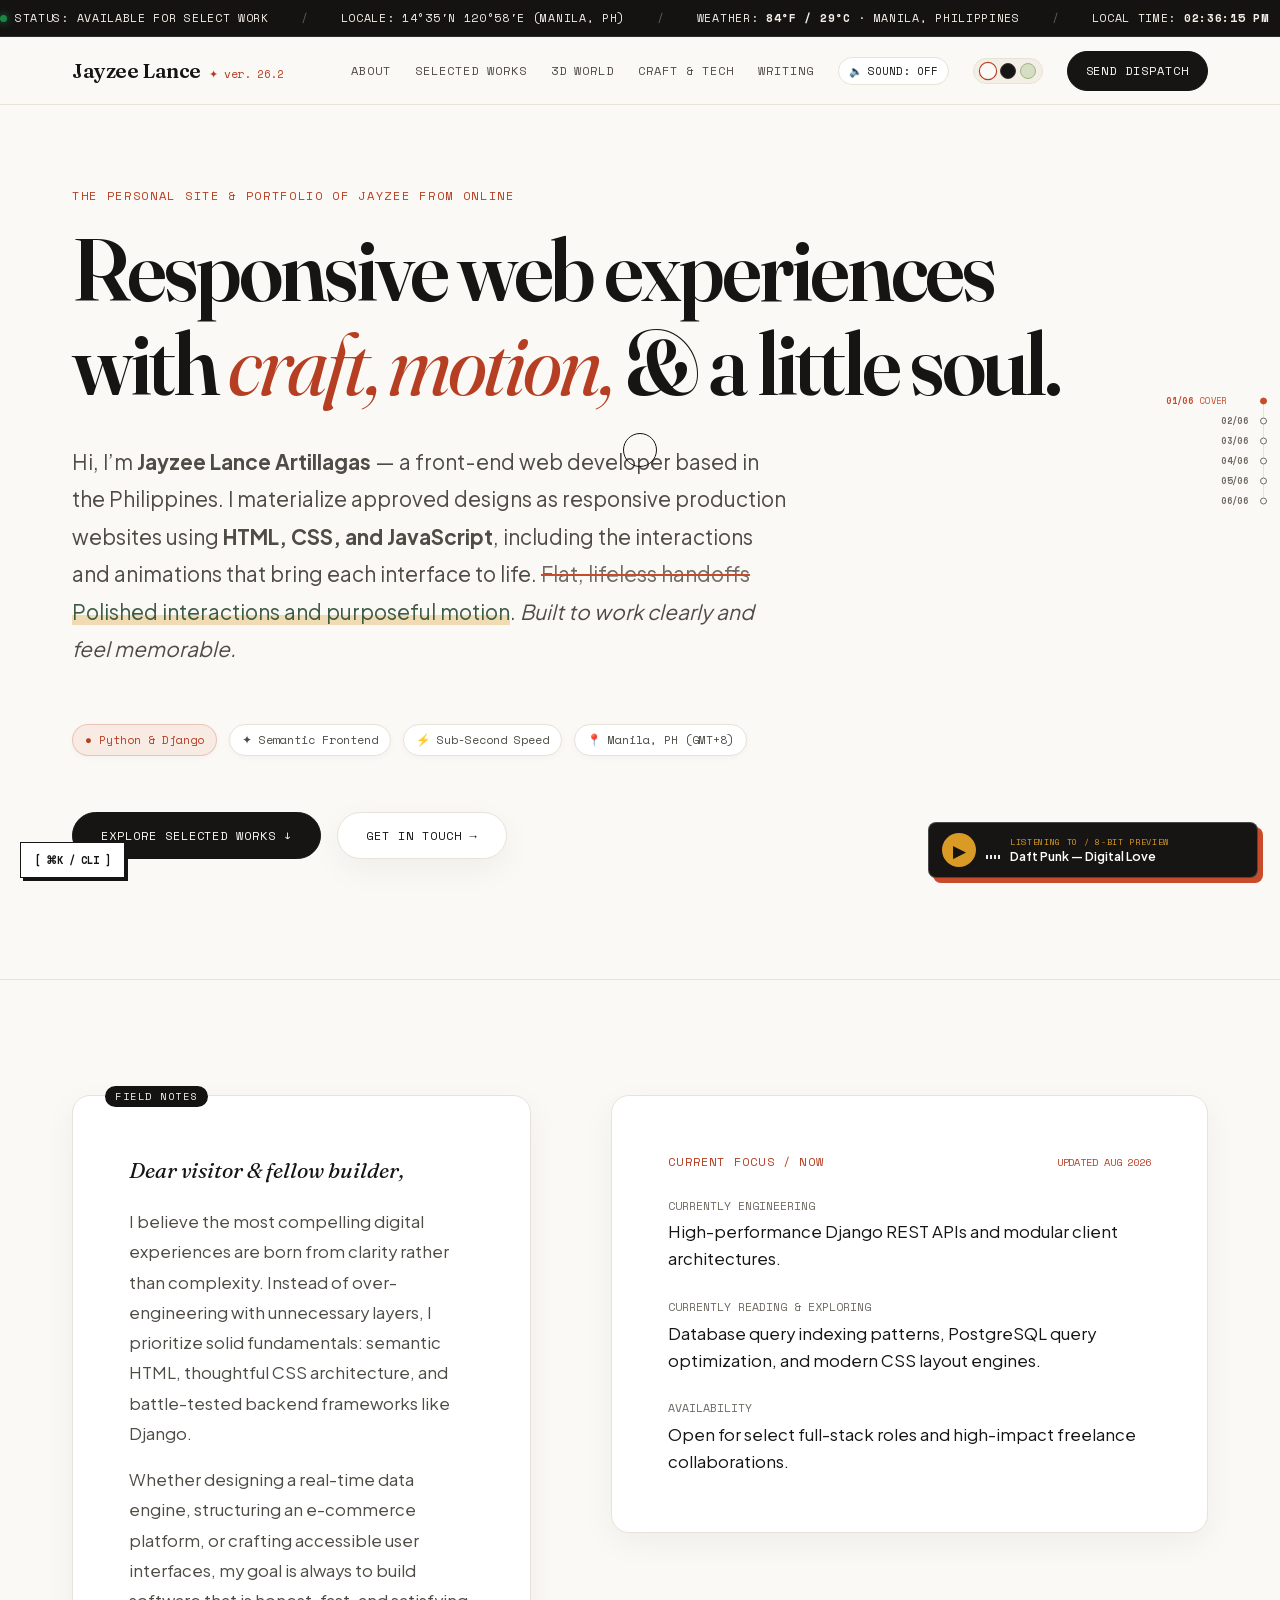
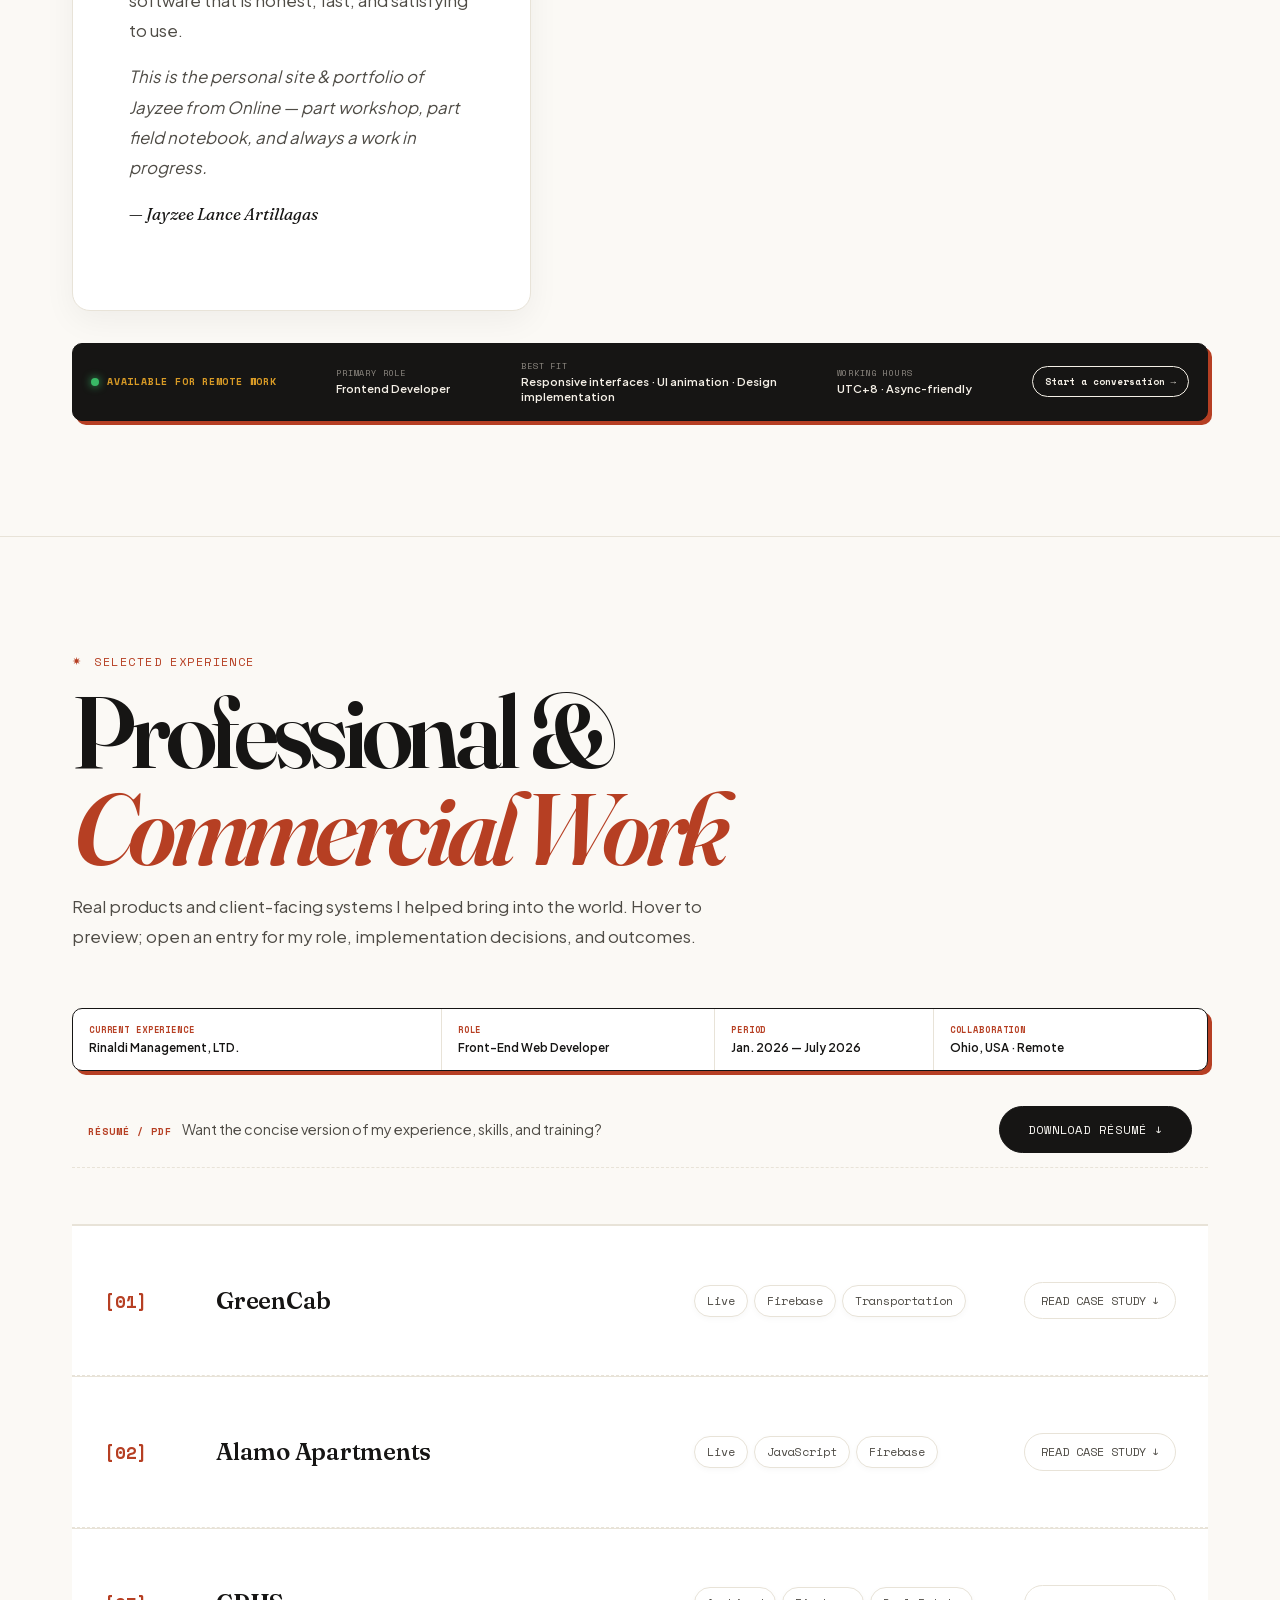
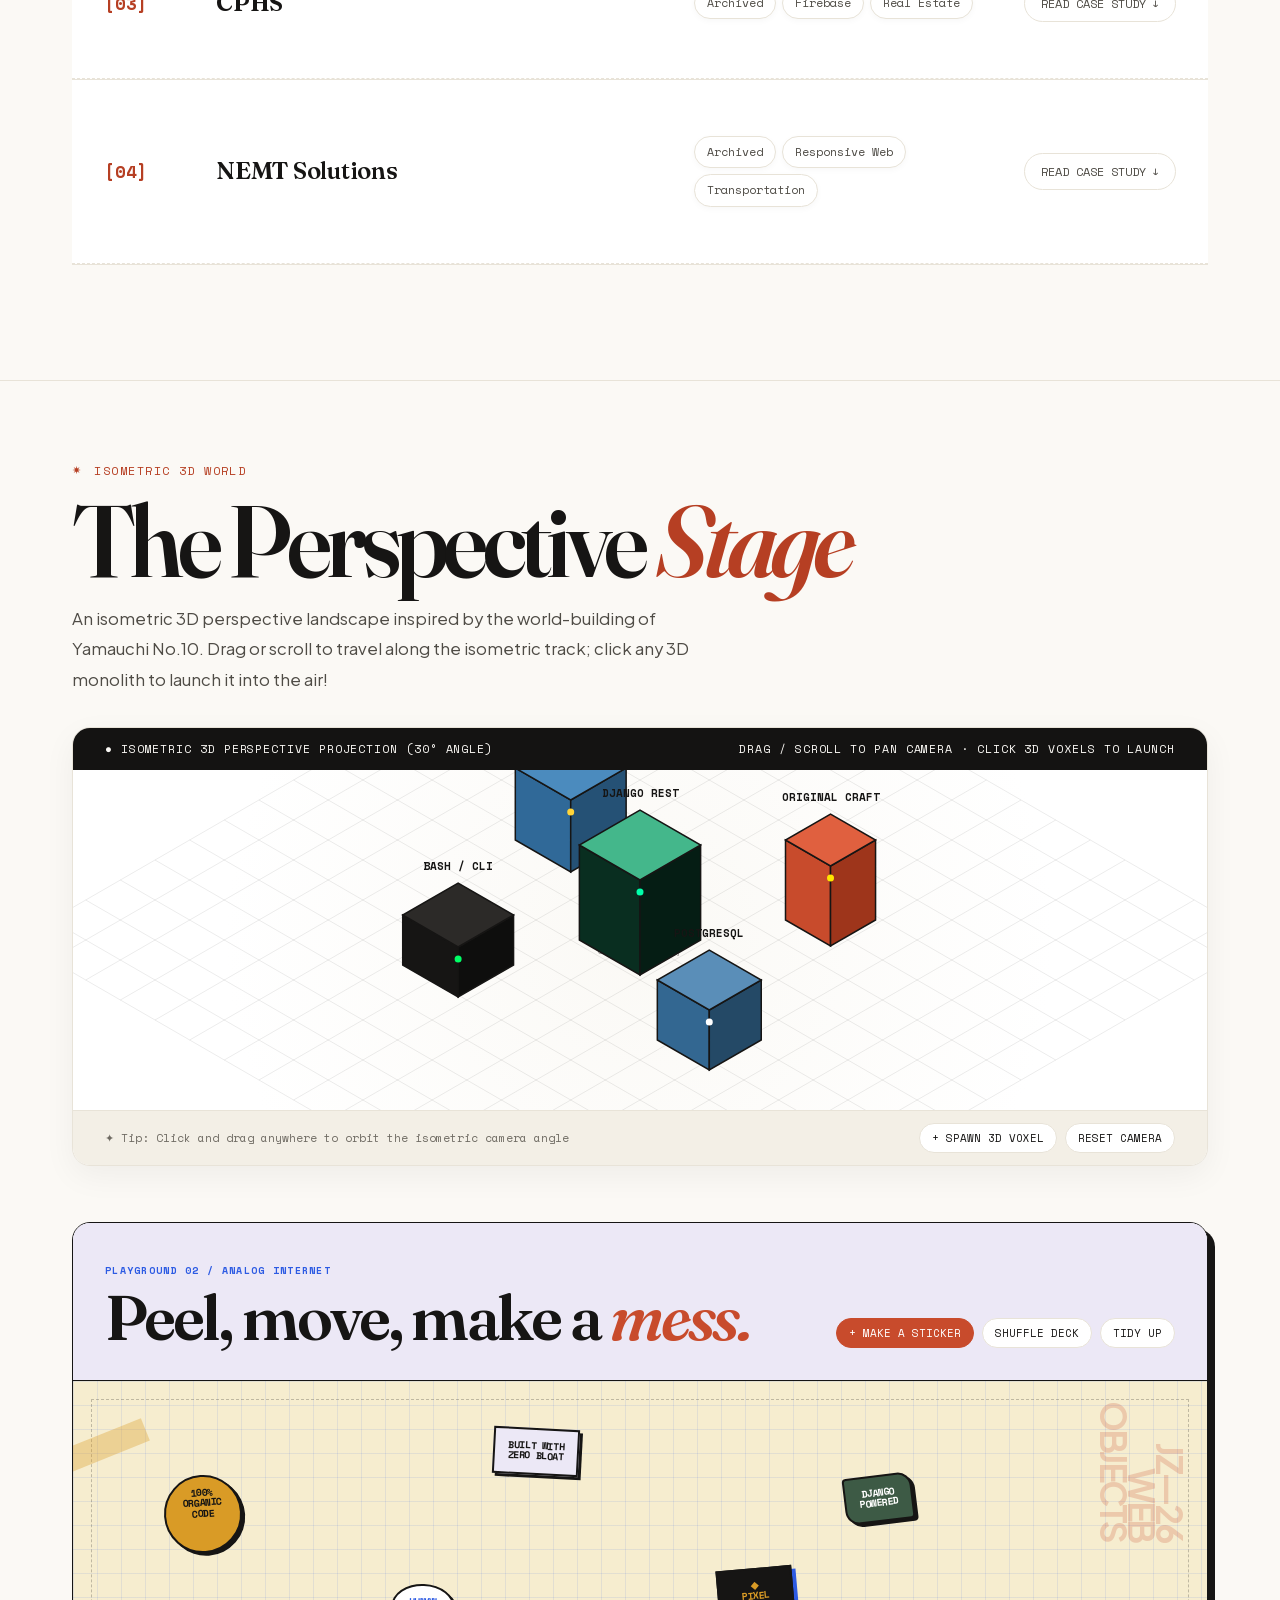
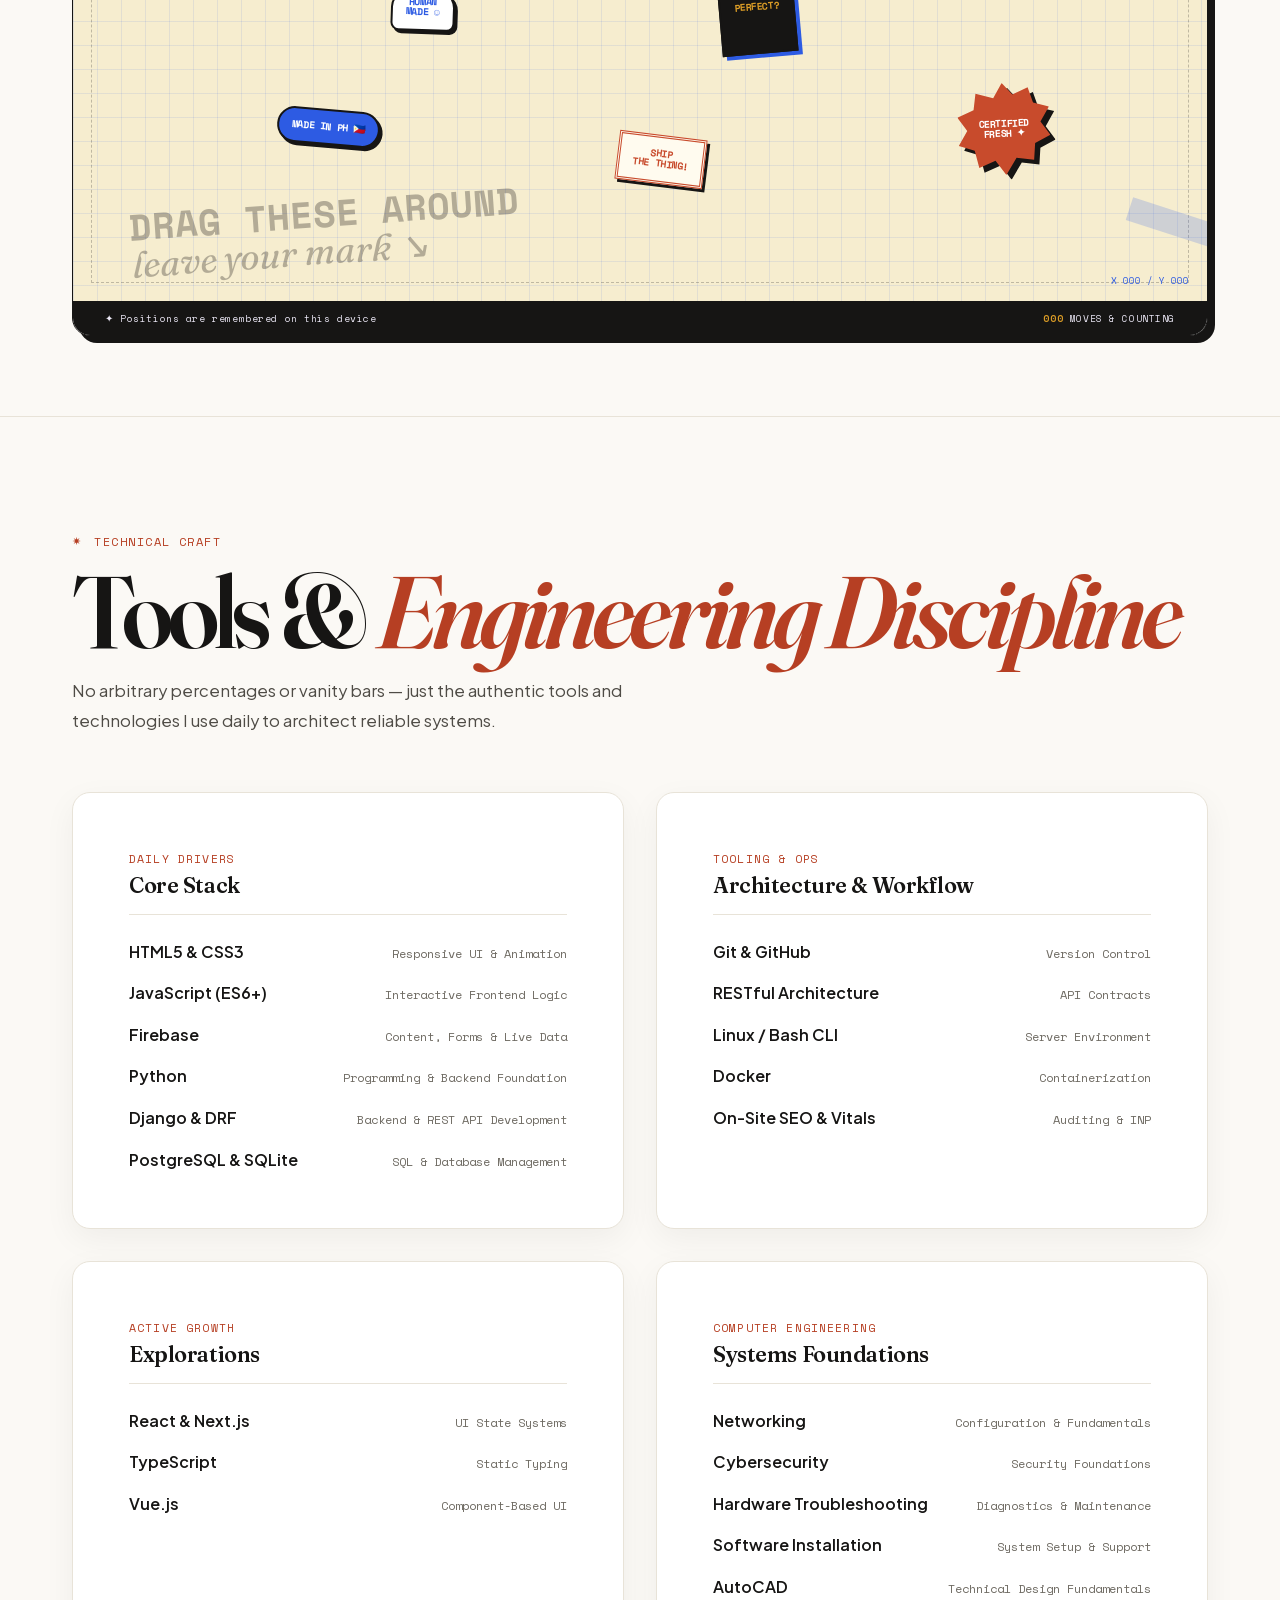
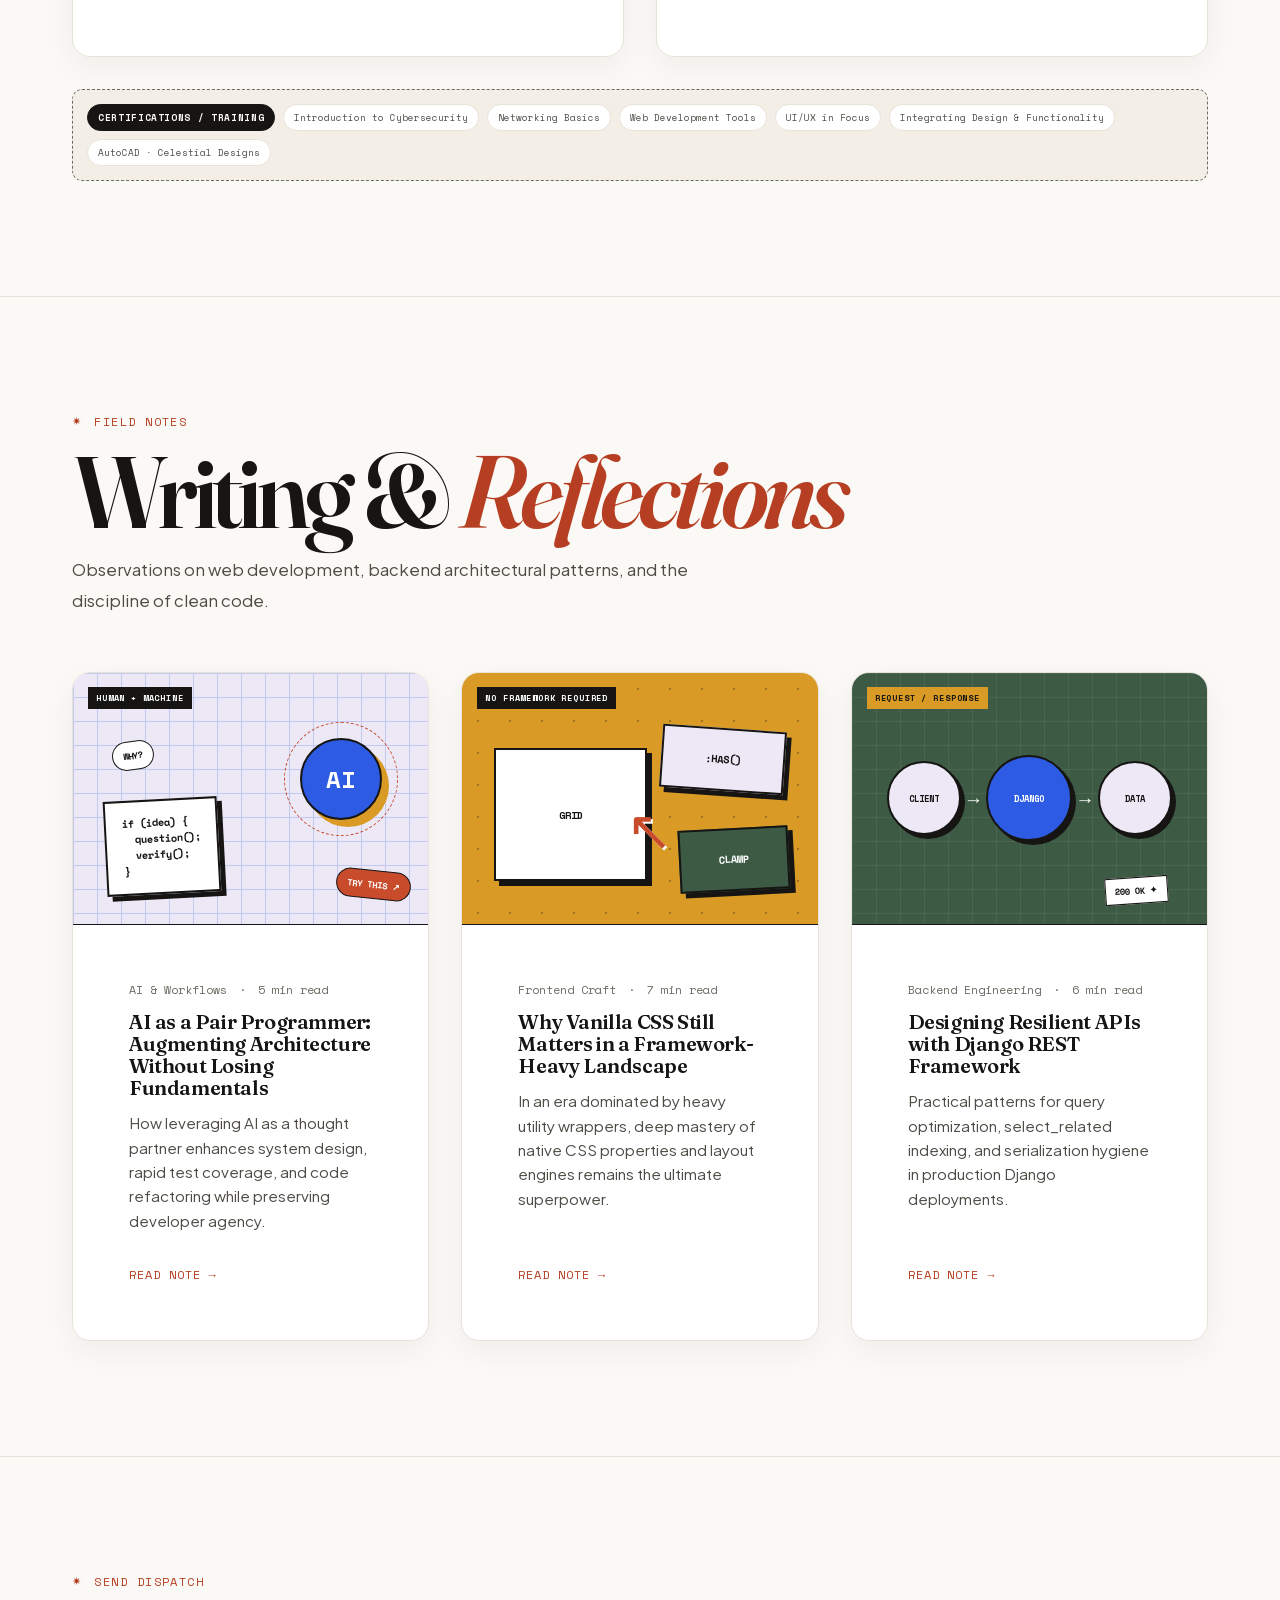
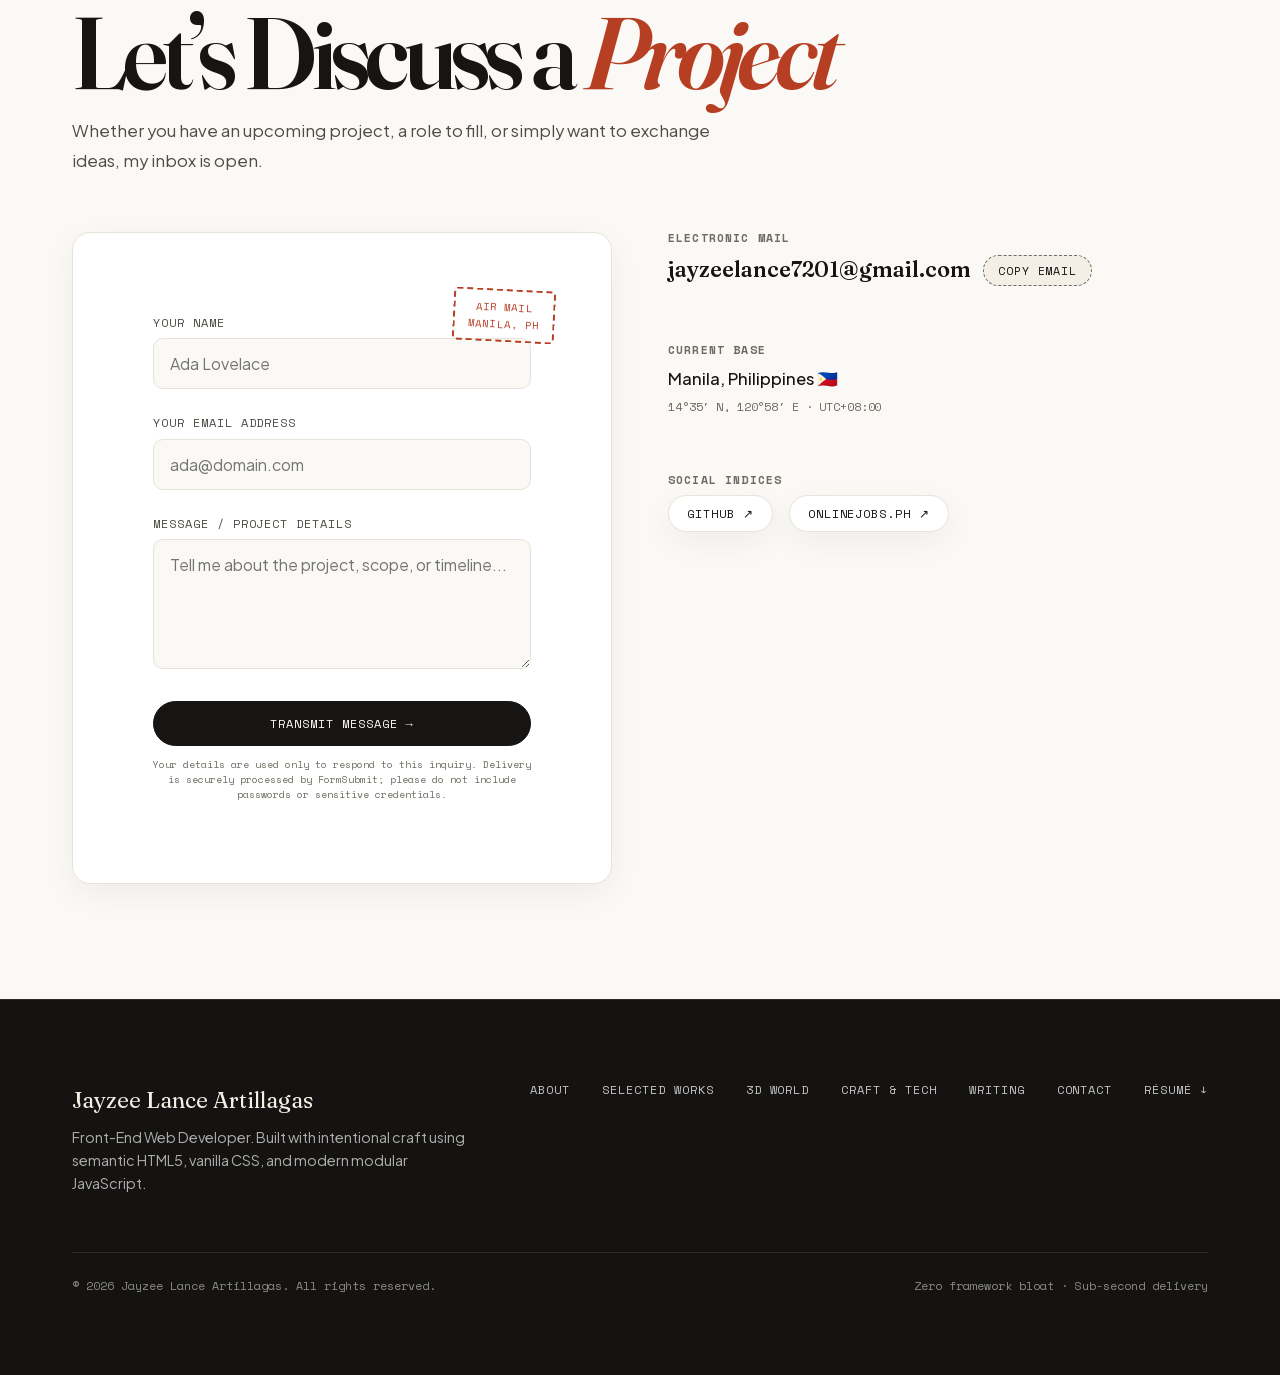
==== index.html @ fd866a77 "Self-host fonts and improve accessibility" ====
<!DOCTYPE html>
<html lang="en" data-theme="linen">
<head>
  <meta charset="UTF-8">
  <meta name="viewport" content="width=device-width, initial-scale=1.0">

  
  <title>Jayzee Lance Artillagas — Front-End Web Developer</title>
  <meta name="description" content="The portfolio of front-end web developer Jayzee Lance Artillagas. Responsive interfaces, JavaScript interactions, CSS animation, and design-to-production implementation.">
  <meta name="author" content="Jayzee Lance Artillagas">
  <meta name="robots" content="index, follow">
  <meta name="theme-color" content="#fbf9f5">

  
  <meta property="og:type" content="website">
  <meta property="og:title" content="Jayzee Lance Artillagas — Front-End Web Developer">
  <meta property="og:description" content="Responsive interfaces, thoughtful interactions, and design-to-production frontend development.">
  <meta property="og:url" content="https://jayzee-lance-portfolio.pages.dev">
  <meta property="og:site_name" content="Jayzee Lance Artillagas">

  
  <meta name="twitter:card" content="summary_large_image">
  <meta name="twitter:title" content="Jayzee Lance Artillagas — Front-End Web Developer">
  <meta name="twitter:description" content="Responsive interfaces, thoughtful interactions, and design-to-production frontend development.">

  
  <link rel="icon" type="image/svg+xml" href="favicon.svg">
  <link rel="canonical" href="https://jayzee-lance-portfolio.pages.dev/">
  <script src="js/favicon.js"></script>

  
  <link rel="preload" href="assets/fonts/plus-jakarta-sans.woff2" as="font" type="font/woff2" crossorigin>
  <link rel="preload" href="assets/fonts/fraunces-normal.woff2" as="font" type="font/woff2" crossorigin>
  <link rel="preload" href="assets/fonts/space-mono-regular.woff2" as="font" type="font/woff2" crossorigin>

  
  <link rel="stylesheet" href="css/fonts.css?v=26.15">
  <link rel="stylesheet" href="css/variables.css?v=26.15">
  <link rel="stylesheet" href="css/base.css">
  <link rel="stylesheet" href="css/layout.css">
  <link rel="stylesheet" href="css/components.css?v=26.15">
  <link rel="stylesheet" href="css/animations.css?v=26.15">

  
  <script type="application/ld+json">
  {
    "@context": "https://schema.org",
    "@type": "Person",
    "name": "Jayzee Lance Artillagas",
    "jobTitle": "Front-End Web Developer",
    "url": "https://jayzee-lance-portfolio.pages.dev/",
    "sameAs": [
      "https://github.com/jayzeelanceartillagas",
      "https://www.onlinejobs.ph/jobseekers/info/4636311"
    ],
    "knowsAbout": ["HTML5", "CSS3", "JavaScript ES6+", "Responsive Web Design", "UI Animation", "Firebase", "Python", "Django", "Django REST Framework", "SQL", "PostgreSQL", "SQLite", "TypeScript", "React", "Next.js", "Vue.js", "Git", "GitHub", "Bash", "Docker", "REST APIs", "Networking", "Cybersecurity", "Hardware Troubleshooting"],
    "address": {
      "@type": "PostalAddress",
      "addressCountry": "Philippines"
    }
  }
  </script>
</head>

<body>

  
  <div class="custom-cursor-dot" id="custom-cursor-dot" aria-hidden="true"></div>
  <div class="custom-cursor-ring" id="custom-cursor-ring" aria-hidden="true">
    <span class="custom-cursor-badge" id="custom-cursor-badge">VIEW</span>
  </div>

  
  <div class="floating-project-preview" id="floating-project-preview" aria-hidden="true">
    <img class="floating-preview__img" src="" alt="Project preview" width="290" height="180">
    <div class="floating-preview__footer">
      <span class="floating-preview__title">Project</span>
      <span class="floating-preview__hint">Expand Case Study ↗</span>
    </div>
  </div>

  <nav class="milestone-nav" aria-label="Scroll milestones">
    <span class="milestone-nav__track" aria-hidden="true"><i></i></span>
    <a class="milestone-nav__link is-active" href="#hero"><b>01/06</b><span>COVER</span></a>
    <a class="milestone-nav__link" href="#about"><b>02/06</b><span>NOTES</span></a>
    <a class="milestone-nav__link" href="#works"><b>03/06</b><span>WORKS</span></a>
    <a class="milestone-nav__link" href="#sandbox"><b>04/06</b><span>3D WORLD</span></a>
    <a class="milestone-nav__link" href="#craft"><b>05/06</b><span>ARSENAL</span></a>
    <a class="milestone-nav__link" href="#contact"><b>06/06</b><span>DISPATCH</span></a>
  </nav>

  
  <div class="live-ticker" role="region" aria-label="Status ticker">
    <div class="live-ticker__track">
      
      <div class="live-ticker__group">
        <div class="live-ticker__item">
          <span class="live-ticker__status-dot"></span>
          <span>STATUS: AVAILABLE FOR SELECT WORK</span>
        </div>
        <span class="live-ticker__sep">/</span>
        <div class="live-ticker__item">
          <span>LOCALE: 14°35'N 120°58'E (MANILA, PH)</span>
        </div>
        <span class="live-ticker__sep">/</span>
        <div class="live-ticker__item"><span>WEATHER: <strong data-weather-temp>84°F / 29°C</strong> · MANILA, PHILIPPINES</span></div>
        <span class="live-ticker__sep">/</span>
        <div class="live-ticker__item">
          <span>LOCAL TIME: <strong class="manila-clock-sync">--:--:-- --</strong></span>
        </div>
        <span class="live-ticker__sep">/</span>
        <div class="live-ticker__item">
          <span>STACK: PYTHON · DJANGO · MODERN JS</span>
        </div>
        <span class="live-ticker__sep">/</span>
        <div class="live-ticker__item">
          <span>EDITION: VER. 26.2</span>
        </div>
        <span class="live-ticker__sep">/</span>
      </div>

      
      <div class="live-ticker__group" aria-hidden="true">
        <div class="live-ticker__item">
          <span class="live-ticker__status-dot"></span>
          <span>STATUS: AVAILABLE FOR SELECT WORK</span>
        </div>
        <span class="live-ticker__sep">/</span>
        <div class="live-ticker__item">
          <span>LOCALE: 14°35'N 120°58'E (MANILA, PH)</span>
        </div>
        <span class="live-ticker__sep">/</span>
        <div class="live-ticker__item"><span>WEATHER: <strong data-weather-temp>84°F / 29°C</strong> · MANILA, PHILIPPINES</span></div>
        <span class="live-ticker__sep">/</span>
        <div class="live-ticker__item">
          <span>LOCAL TIME: <strong class="manila-clock-sync">--:--:-- --</strong></span>
        </div>
        <span class="live-ticker__sep">/</span>
        <div class="live-ticker__item">
          <span>STACK: PYTHON · DJANGO · MODERN JS</span>
        </div>
        <span class="live-ticker__sep">/</span>
        <div class="live-ticker__item">
          <span>EDITION: VER. 26.2</span>
        </div>
        <span class="live-ticker__sep">/</span>
      </div>
    </div>
  </div>

  
  <header class="navbar" role="banner">
    <div class="container navbar__inner">
      <a href="#hero" class="navbar__brand">
        Jayzee Lance <span class="navbar__edition">✦ ver. 26.2</span>
      </a>

      <nav class="navbar__nav" role="navigation" aria-label="Main Navigation">
        <a href="#about" class="navbar__link" data-section="about">About</a>
        <a href="#works" class="navbar__link" data-section="works">Selected Works</a>
        <a href="#sandbox" class="navbar__link" data-section="sandbox">3D World</a>
        <a href="#craft" class="navbar__link" data-section="craft">Craft &amp; Tech</a>
        <a href="#notes" class="navbar__link" data-section="notes">Writing</a>

        
        <button class="sound-toggle-btn" id="sound-toggle-btn" aria-label="Toggle synthesized sound effects">
          <span class="sound-toggle-icon">🔈</span>
          <span class="sound-toggle-text">SOUND: OFF</span>
        </button>

        
        <div class="theme-dial" role="group" aria-label="Color Theme Switcher">
          <button class="theme-dial__btn active" data-theme-choice="linen" title="Warm Linen (Editorial)" aria-label="Switch to Warm Linen theme"></button>
          <button class="theme-dial__btn" data-theme-choice="kyoto" title="Kyoto Midnight" aria-label="Switch to Kyoto Midnight theme"></button>
          <button class="theme-dial__btn" data-theme-choice="8bit" title="8-Bit Arcade" aria-label="Switch to 8-Bit Arcade theme"></button>
        </div>

        <a href="#contact" class="navbar__cta">Send Dispatch</a>
      </nav>

      <button class="navbar__toggle" id="nav-toggle" aria-label="Toggle navigation menu" aria-expanded="false">
        <span></span>
        <span></span>
        <span></span>
      </button>
    </div>

    
    <nav class="mobile-drawer" id="mobile-drawer" aria-label="Mobile Navigation">
      <a href="#about" class="navbar__link">About &amp; Field Notes</a>
      <a href="#works" class="navbar__link">Selected Works</a>
      <a href="#sandbox" class="navbar__link">Isometric 3D World</a>
      <a href="#craft" class="navbar__link">Craft &amp; Tech</a>
      <a href="#notes" class="navbar__link">Writing</a>
      <a href="#contact" class="btn btn--primary" style="margin-top: 1rem;">Send Dispatch</a>
    </nav>
  </header>

  <main>
    
    <section class="hero" id="hero" aria-label="Introduction">
      <div class="container">
        <p class="hero__lead-tag">The personal site &amp; portfolio of Jayzee from Online</p>

        <h1 class="hero__headline">
          Responsive web experiences with <em>craft, motion,</em> &amp; a little soul.
        </h1>

        <p class="hero__subtext">
          Hi, I’m <strong>Jayzee Lance Artillagas</strong> — a front-end web developer based in the Philippines.
          I materialize approved designs as responsive production websites using <strong>HTML, CSS, and JavaScript</strong>, including the interactions and animations that bring each interface to life.
          <del>Flat, lifeless handoffs</del> <ins>Polished interactions and purposeful motion</ins>. <em>Built to work clearly and feel memorable.</em>
        </p>

        <div class="hero__stamps">
          <span class="badge-stamp badge-stamp--accent">● Python &amp; Django</span>
          <span class="badge-stamp">✦ Semantic Frontend</span>
          <span class="badge-stamp">⚡ Sub-Second Speed</span>
          <span class="badge-stamp">📍 Manila, PH (GMT+8)</span>
        </div>

        <div class="hero__actions">
          <a href="#works" class="btn btn--primary">
            Explore Selected Works ↓
          </a>
          <a href="#contact" class="btn btn--secondary">
            Get in Touch →
          </a>
        </div>
      </div>
    </section>

    
    <section class="section section--bordered" id="about" aria-label="About the developer">
      <div class="container">
        <div class="split-editorial">
          
          <div class="letter-card fade-in-up">
            <h2 class="sr-only">About Jayzee</h2>
            <p class="letter-card__salutation">Dear visitor &amp; fellow builder,</p>
            <div class="letter-card__body">
              <p>
                I believe the most compelling digital experiences are born from clarity rather than complexity. 
                Instead of over-engineering with unnecessary layers, I prioritize solid fundamentals: semantic HTML, 
                thoughtful CSS architecture, and battle-tested backend frameworks like Django.
              </p>
              <p>
                Whether designing a real-time data engine, structuring an e-commerce platform, or crafting 
                accessible user interfaces, my goal is always to build software that is honest, fast, and 
                satisfying to use.
              </p>
              <p><em>This is the personal site &amp; portfolio of Jayzee from Online — part workshop, part field notebook, and always a work in progress.</em></p>
              <p class="letter-card__signature">— Jayzee Lance Artillagas</p>
            </div>
          </div>

          
          <div class="now-card fade-in-up delay-1">
            <div class="now-card__title">
              <span>Current Focus / Now</span>
              <span class="text-mono" style="font-size: 0.65rem;">Updated Aug 2026</span>
            </div>
            <div class="now-card__list">
              <div>
                <p class="now-card__item-label">Currently Engineering</p>
                <p class="now-card__item-text">High-performance Django REST APIs and modular client architectures.</p>
              </div>
              <div>
                <p class="now-card__item-label">Currently Reading &amp; Exploring</p>
                <p class="now-card__item-text">Database query indexing patterns, PostgreSQL query optimization, and modern CSS layout engines.</p>
              </div>
              <div>
                <p class="now-card__item-label">Availability</p>
                <p class="now-card__item-text">Open for select full-stack roles and high-impact freelance collaborations.</p>
              </div>
            </div>
          </div>
        </div>

        <aside class="availability-strip fade-in-up" aria-label="Work availability">
          <span class="availability-strip__status"><i></i> AVAILABLE FOR REMOTE WORK</span>
          <div><small>PRIMARY ROLE</small><strong>Frontend Developer</strong></div>
          <div><small>BEST FIT</small><strong>Responsive interfaces · UI animation · Design implementation</strong></div>
          <div><small>WORKING HOURS</small><strong>UTC+8 · Async-friendly</strong></div>
          <a href="#contact">Start a conversation →</a>
        </aside>
      </div>
    </section>

    
    <section class="section section--bordered" id="works" aria-label="Selected Works">
      <div class="container">
        <div style="margin-bottom: var(--space-2xl);">
          <span class="section-meta">Selected Experience</span>
          <h2 class="section-heading">Professional &amp; <span class="text-italic text-terracotta">Commercial Work</span></h2>
          <p class="section-subheading">
            Real products and client-facing systems I helped bring into the world. Hover to preview; open an entry for my role, implementation decisions, and outcomes.
          </p>
        </div>

        <div class="experience-ledger fade-in-up">
          <span><small>CURRENT EXPERIENCE</small><strong>Rinaldi Management, LTD.</strong></span>
          <span><small>ROLE</small><strong>Front-End Web Developer</strong></span>
          <span><small>PERIOD</small><strong>Jan. 2026 — July 2026</strong></span>
          <span><small>COLLABORATION</small><strong>Ohio, USA · Remote</strong></span>
        </div>

        <div class="resume-download fade-in-up">
          <p><span>RÉSUMÉ / PDF</span> Want the concise version of my experience, skills, and training?</p>
          <a href="assets/documents/jayzee-lance-artillagas-resume.pdf" class="btn btn--primary" download="Jayzee-Lance-Artillagas-Resume.pdf">
            Download Résumé ↓
          </a>
        </div>

        <div class="work-index">
          
          <article class="work-item" id="work-item-1">
            <div class="work-item__summary" role="button" tabindex="0" aria-expanded="false" aria-controls="drawer-1">
              <span class="work-item__index">[01]</span>
              <h3 class="work-item__title">GreenCab</h3>
              <div class="work-item__stack">
                <span class="badge-stamp">Live</span>
                <span class="badge-stamp">Firebase</span>
                <span class="badge-stamp">Transportation</span>
              </div>
              <span class="work-item__toggle-btn">
                <span class="toggle-text">Read Case Study</span>
                <span class="work-item__toggle-icon" aria-hidden="true">↓</span>
              </span>
            </div>

            
            <div class="work-item__drawer" id="drawer-1">
              <div class="work-item__drawer-content">
                <div class="work-item__preview-frame">
                  <img
                    class="work-item__preview-img work-item__preview-img--greencab"
                    data-src="assets/images/project-greencab.png"
                    alt="GreenCab transportation website project preview"
                    width="600"
                    height="375"
                  >
                </div>
                <div class="work-item__case-study">
                  <div class="work-item__case-block">
                    <h4>The Objective</h4>
                    <p>
                      Create a responsive transportation website where customers can understand service coverage, explore ride options, book transportation, and reach support without friction.
                    </p>
                  </div>
                  <div class="work-item__case-block work-item__role-block">
                    <h4>My Role · Frontend Developer</h4>
                    <p>Materialized the supplied designs as a responsive production interface, built the requested interactions and animations, and connected the frontend experience to its Firebase-powered customer flows.</p>
                  </div>
                  <div class="work-item__case-block">
                    <h4>Architecture &amp; Implementation</h4>
                    <p>
                      Built the customer-facing experience and connected Firebase-powered booking, inquiries, live chat, editable content, and operational tools for the service team.
                    </p>
                  </div>
                  <div class="work-item__case-block">
                    <h4>The Outcome</h4>
                    <p>
                      Delivered an existing commercial service platform that connects customer acquisition, booking, and day-to-day transportation operations in one responsive system.
                    </p>
                  </div>
                  <div class="work-item__links">
                    <a href="https://greencab-new.web.app" target="_blank" rel="noopener noreferrer" class="btn btn--secondary">
                      Visit Live Website ↗
                    </a>
                  </div>
                </div>
              </div>
            </div>
          </article>

          
          <article class="work-item" id="work-item-2">
            <div class="work-item__summary" role="button" tabindex="0" aria-expanded="false" aria-controls="drawer-2">
              <span class="work-item__index">[02]</span>
              <h3 class="work-item__title">Alamo Apartments</h3>
              <div class="work-item__stack">
                <span class="badge-stamp">Live</span>
                <span class="badge-stamp">JavaScript</span>
                <span class="badge-stamp">Firebase</span>
              </div>
              <span class="work-item__toggle-btn">
                <span class="toggle-text">Read Case Study</span>
                <span class="work-item__toggle-icon" aria-hidden="true">↓</span>
              </span>
            </div>

            
            <div class="work-item__drawer" id="drawer-2">
              <div class="work-item__drawer-content">
                <div class="work-item__preview-frame">
                  <img
                    class="work-item__preview-img"
                    data-src="assets/images/project-alamo.png"
                    alt="Alamo Apartments property leasing website project preview"
                    width="600"
                    height="375"
                  >
                </div>
                <div class="work-item__case-study">
                  <div class="work-item__case-block">
                    <h4>The Objective</h4>
                    <p>
                      Present Alamo’s studio properties clearly and turn prospective-tenant interest into qualified leasing inquiries.
                    </p>
                  </div>
                  <div class="work-item__case-block work-item__role-block">
                    <h4>My Role · Frontend Developer</h4>
                    <p>Translated the approved property designs into the live responsive website, implementing its layouts, interactive unit presentation, image experiences, transitions, and inquiry-facing interface.</p>
                  </div>
                  <div class="work-item__case-block">
                    <h4>Architecture &amp; Implementation</h4>
                    <p>
                      Developed a responsive JavaScript experience for units, locations, amenities, before-and-after photography, availability, and applications, with Firebase supporting editable content and submissions.
                    </p>
                  </div>
                  <div class="work-item__case-block">
                    <h4>The Outcome</h4>
                    <p>
                      Shipped a live commercial leasing site that makes the property offering easier to explore across desktop and mobile while giving the business a direct inquiry path.
                    </p>
                  </div>
                  <div class="work-item__links">
                    <a href="https://plainsstudio.com" target="_blank" rel="noopener noreferrer" class="btn btn--secondary">
                      Visit Live Website ↗
                    </a>
                  </div>
                </div>
              </div>
            </div>
          </article>

          
          <article class="work-item" id="work-item-3">
            <div class="work-item__summary" role="button" tabindex="0" aria-expanded="false" aria-controls="drawer-3">
              <span class="work-item__index">[03]</span>
              <h3 class="work-item__title">CPHS</h3>
              <div class="work-item__stack">
                <span class="badge-stamp">Archived</span>
                <span class="badge-stamp">Firebase</span>
                <span class="badge-stamp">Real Estate</span>
              </div>
              <span class="work-item__toggle-btn">
                <span class="toggle-text">Read Case Study</span>
                <span class="work-item__toggle-icon" aria-hidden="true">↓</span>
              </span>
            </div>

            
            <div class="work-item__drawer" id="drawer-3">
              <div class="work-item__drawer-content">
                <div class="work-item__preview-frame work-item__archive-preview" role="img" aria-label="CPHS archived real-estate development website">
                  <span>ARCHIVE / 03</span><strong>CPHS</strong><small>AFFORDABLE HOUSING · DEVELOPMENT · COMMUNITY</small>
                </div>
                <div class="work-item__case-study">
                  <div class="work-item__case-block">
                    <h4>The Objective</h4>
                    <p>
                      Communicate an affordable-housing developer’s projects, progress, partnerships, and community impact in an accessible public website.
                    </p>
                  </div>
                  <div class="work-item__case-block work-item__role-block">
                    <h4>My Role · Frontend Developer</h4>
                    <p>Turned the provided visual direction into responsive project, timeline, partnership, FAQ, registration, and referral interfaces, including the intended interaction and animation details.</p>
                  </div>
                  <div class="work-item__case-block">
                    <h4>Architecture &amp; Implementation</h4>
                    <p>
                      Structured project timelines, development statistics, partnerships, and FAQs, then connected registration and referral interfaces through Firebase.
                    </p>
                  </div>
                  <div class="work-item__case-block">
                    <h4>The Outcome</h4>
                    <p>
                      Produced a clear information and lead-generation platform for housing projects. The original deployment is now archived.
                    </p>
                  </div>
                  <div class="work-item__links"><span class="archive-label">ARCHIVED PROJECT · CASE STUDY AVAILABLE</span></div>
                </div>
              </div>
            </div>
          </article>

          
          <article class="work-item" id="work-item-4">
            <div class="work-item__summary" role="button" tabindex="0" aria-expanded="false" aria-controls="drawer-4">
              <span class="work-item__index">[04]</span>
              <h3 class="work-item__title">NEMT Solutions</h3>
              <div class="work-item__stack">
                <span class="badge-stamp">Archived</span>
                <span class="badge-stamp">Responsive Web</span>
                <span class="badge-stamp">Transportation</span>
              </div>
              <span class="work-item__toggle-btn">
                <span class="toggle-text">Read Case Study</span>
                <span class="work-item__toggle-icon" aria-hidden="true">↓</span>
              </span>
            </div>

            <div class="work-item__drawer" id="drawer-4">
              <div class="work-item__drawer-content">
                <div class="work-item__preview-frame work-item__archive-preview work-item__archive-preview--nemt" role="img" aria-label="NEMT Solutions archived transportation website">
                  <span>ARCHIVE / 04</span><strong>NEMT<br>SOLUTIONS</strong><small>TRANSPORTATION · COMPLIANCE · OPERATIONS</small>
                </div>
                <div class="work-item__case-study">
                  <div class="work-item__case-block">
                    <h4>The Objective</h4>
                    <p>Build a credible marketing and inquiry experience for non-emergency medical transportation providers and their prospective partners.</p>
                  </div>
                  <div class="work-item__case-block work-item__role-block">
                    <h4>My Role · Frontend Developer</h4>
                    <p>Materialized the supplied marketing designs into a responsive website and implemented the requested interactions, animations, service presentation, inquiry, registration, and referral-code experiences.</p>
                  </div>
                  <div class="work-item__case-block">
                    <h4>Architecture &amp; Implementation</h4>
                    <p>Created responsive service pages covering fleet options, scheduling capabilities, compliance support, partnerships, inquiries, registration, and referral-code features.</p>
                  </div>
                  <div class="work-item__case-block">
                    <h4>The Outcome</h4>
                    <p>Delivered a focused commercial website that translated a complex operational service into clear customer and partner pathways. The original deployment is now archived.</p>
                  </div>
                  <div class="work-item__links"><span class="archive-label">ARCHIVED PROJECT · CASE STUDY AVAILABLE</span></div>
                </div>
              </div>
            </div>
          </article>
        </div>
      </div>
    </section>

    
    <section class="playground-section" id="sandbox" aria-label="Interactive isometric 3D perspective world">
      <div class="container">
        <div style="margin-bottom: var(--space-xl);">
          <span class="section-meta">Isometric 3D World</span>
          <h2 class="section-heading">The Perspective <span class="text-italic text-terracotta">Stage</span></h2>
          <p class="section-subheading">
            An isometric 3D perspective landscape inspired by the world-building of Yamauchi No.10. Drag or scroll to travel along the isometric track; click any 3D monolith to launch it into the air!
          </p>
        </div>

        <div class="playground-container fade-in-up" id="playground-section">
          <div class="playground-header">
            <span>● ISOMETRIC 3D PERSPECTIVE PROJECTION (30° ANGLE)</span>
            <span>DRAG / SCROLL TO PAN CAMERA · CLICK 3D VOXELS TO LAUNCH</span>
          </div>

          <canvas class="playground-canvas" id="playground-canvas"></canvas>

          <div class="playground-footer">
            <span class="playground-hint">✦ Tip: Click and drag anywhere to orbit the isometric camera angle</span>
            <div class="playground-controls">
              <button class="playground-btn" id="playground-spawn-btn">+ Spawn 3D Voxel</button>
              <button class="playground-btn" id="playground-clear-btn">Reset Camera</button>
            </div>
          </div>
        </div>

        <div class="sticker-lab fade-in-up" id="sticker-lab">
          <div class="sticker-lab__header">
            <div>
              <span class="sticker-lab__eyebrow">PLAYGROUND 02 / ANALOG INTERNET</span>
              <h3>Peel, move, make a <em>mess.</em></h3>
            </div>
            <div class="sticker-lab__controls">
              <button class="playground-btn playground-btn--accent" id="sticker-maker-toggle" type="button" aria-expanded="false" aria-controls="sticker-maker">+ Make a Sticker</button>
              <button class="playground-btn" id="sticker-shuffle-btn" type="button">Shuffle Deck</button>
              <button class="playground-btn" id="sticker-reset-btn" type="button">Tidy Up</button>
            </div>
          </div>

          <form class="sticker-maker" id="sticker-maker" hidden>
            <label><span>Your text</span><input id="sticker-custom-text" maxlength="42" required placeholder="HELLO, INTERNET!" autocomplete="off"></label>
            <label><span>Shape</span><select id="sticker-custom-shape"><option value="burst">Burst</option><option value="circle">Circle</option><option value="pill">Pill</option><option value="ticket">Ticket</option><option value="square">Square</option></select></label>
            <label class="sticker-maker__color"><span>Color</span><input id="sticker-custom-color" type="color" value="#2d5be3"></label>
            <button class="playground-btn playground-btn--accent" type="submit">Stick It →</button>
          </form>

          <div class="sticker-board" id="sticker-board" aria-label="A board of draggable portfolio stickers">
            <span class="sticker-board__tape sticker-board__tape--one" aria-hidden="true"></span>
            <span class="sticker-board__tape sticker-board__tape--two" aria-hidden="true"></span>
            <p class="sticker-board__note">DRAG THESE AROUND<br><em>leave your mark ↘</em></p>
            <span class="sticker-board__coords" id="sticker-board-coords">X 000 / Y 000</span>
            <span class="sticker-board__edition" aria-hidden="true">JZ—26<br>WEB<br>OBJECTS</span>

            <div class="sticker sticker--organic" data-sticker="organic">100%<br>ORGANIC CODE</div>
            <div class="sticker sticker--bloat" data-sticker="bloat">BUILT WITH<br>ZERO BLOAT</div>
            <div class="sticker sticker--django" data-sticker="django">DJANGO<br>POWERED</div>
            <div class="sticker sticker--ph" data-sticker="philippines">MADE IN PH 🇵🇭</div>
            <div class="sticker sticker--fresh" data-sticker="fresh">CERTIFIED<br>FRESH ✦</div>
            <div class="sticker sticker--ship" data-sticker="ship">SHIP<br>THE THING!</div>
            <div class="sticker sticker--pixel" data-sticker="pixel">◆<br>PIXEL<br>PERFECT?</div>
            <div class="sticker sticker--human" data-sticker="human">HUMAN<br>MADE ☺</div>
          </div>

          <div class="sticker-lab__footer">
            <span>✦ Positions are remembered on this device</span>
            <span><strong id="sticker-move-count">000</strong> MOVES &amp; COUNTING</span>
          </div>
        </div>
      </div>
    </section>

    
    <section class="section section--bordered" id="craft" aria-label="Technical skills and tools">
      <div class="container">
        <div style="margin-bottom: var(--space-2xl);">
          <span class="section-meta">Technical Craft</span>
          <h2 class="section-heading">Tools &amp; <span class="text-italic text-terracotta">Engineering Discipline</span></h2>
          <p class="section-subheading">
            No arbitrary percentages or vanity bars — just the authentic tools and technologies I use daily to architect reliable systems.
          </p>
        </div>

        <div class="tech-grid">
          
          <div class="craft-card fade-in-up">
            <div class="craft-card__header">
              <p class="craft-card__category">Daily Drivers</p>
              <h3 class="craft-card__title">Core Stack</h3>
            </div>
            <div class="craft-card__list">
              <div class="craft-card__item">
                <span class="craft-card__tech">HTML5 &amp; CSS3</span>
                <span class="craft-card__role">Responsive UI &amp; Animation</span>
              </div>
              <div class="craft-card__item">
                <span class="craft-card__tech">JavaScript (ES6+)</span>
                <span class="craft-card__role">Interactive Frontend Logic</span>
              </div>
              <div class="craft-card__item">
                <span class="craft-card__tech">Firebase</span>
                <span class="craft-card__role">Content, Forms &amp; Live Data</span>
              </div>
              <div class="craft-card__item">
                <span class="craft-card__tech">Python</span>
                <span class="craft-card__role">Programming &amp; Backend Foundation</span>
              </div>
              <div class="craft-card__item">
                <span class="craft-card__tech">Django &amp; DRF</span>
                <span class="craft-card__role">Backend &amp; REST API Development</span>
              </div>
              <div class="craft-card__item">
                <span class="craft-card__tech">PostgreSQL &amp; SQLite</span>
                <span class="craft-card__role">SQL &amp; Database Management</span>
              </div>
            </div>
          </div>

          
          <div class="craft-card fade-in-up delay-1">
            <div class="craft-card__header">
              <p class="craft-card__category">Tooling &amp; Ops</p>
              <h3 class="craft-card__title">Architecture &amp; Workflow</h3>
            </div>
            <div class="craft-card__list">
              <div class="craft-card__item">
                <span class="craft-card__tech">Git &amp; GitHub</span>
                <span class="craft-card__role">Version Control</span>
              </div>
              <div class="craft-card__item">
                <span class="craft-card__tech">RESTful Architecture</span>
                <span class="craft-card__role">API Contracts</span>
              </div>
              <div class="craft-card__item">
                <span class="craft-card__tech">Linux / Bash CLI</span>
                <span class="craft-card__role">Server Environment</span>
              </div>
              <div class="craft-card__item">
                <span class="craft-card__tech">Docker</span>
                <span class="craft-card__role">Containerization</span>
              </div>
              <div class="craft-card__item">
                <span class="craft-card__tech">On-Site SEO &amp; Vitals</span>
                <span class="craft-card__role">Auditing &amp; INP</span>
              </div>
            </div>
          </div>

          
          <div class="craft-card fade-in-up delay-2">
            <div class="craft-card__header">
              <p class="craft-card__category">Active Growth</p>
              <h3 class="craft-card__title">Explorations</h3>
            </div>
            <div class="craft-card__list">
              <div class="craft-card__item">
                <span class="craft-card__tech">React &amp; Next.js</span>
                <span class="craft-card__role">UI State Systems</span>
              </div>
              <div class="craft-card__item">
                <span class="craft-card__tech">TypeScript</span>
                <span class="craft-card__role">Static Typing</span>
              </div>
              <div class="craft-card__item">
                <span class="craft-card__tech">Vue.js</span>
                <span class="craft-card__role">Component-Based UI</span>
              </div>
            </div>
          </div>

          
          <div class="craft-card fade-in-up delay-3">
            <div class="craft-card__header">
              <p class="craft-card__category">Computer Engineering</p>
              <h3 class="craft-card__title">Systems Foundations</h3>
            </div>
            <div class="craft-card__list">
              <div class="craft-card__item"><span class="craft-card__tech">Networking</span><span class="craft-card__role">Configuration &amp; Fundamentals</span></div>
              <div class="craft-card__item"><span class="craft-card__tech">Cybersecurity</span><span class="craft-card__role">Security Foundations</span></div>
              <div class="craft-card__item"><span class="craft-card__tech">Hardware Troubleshooting</span><span class="craft-card__role">Diagnostics &amp; Maintenance</span></div>
              <div class="craft-card__item"><span class="craft-card__tech">Software Installation</span><span class="craft-card__role">System Setup &amp; Support</span></div>
              <div class="craft-card__item"><span class="craft-card__tech">AutoCAD</span><span class="craft-card__role">Technical Design Fundamentals</span></div>
            </div>
          </div>
        </div>

        <div class="certification-strip fade-in-up" aria-label="Certifications and completed training">
          <span class="certification-strip__title">CERTIFICATIONS / TRAINING</span>
          <span>Introduction to Cybersecurity</span>
          <span>Networking Basics</span>
          <span>Web Development Tools</span>
          <span>UI/UX in Focus</span>
          <span>Integrating Design &amp; Functionality</span>
          <span>AutoCAD · Celestial Designs</span>
        </div>
      </div>
    </section>

    
    <section class="section section--bordered" id="notes" aria-label="Articles and field notes">
      <div class="container">
        <div style="margin-bottom: var(--space-2xl);">
          <span class="section-meta">Field Notes</span>
          <h2 class="section-heading">Writing &amp; <span class="text-italic text-terracotta">Reflections</span></h2>
          <p class="section-subheading">
            Observations on web development, backend architectural patterns, and the discipline of clean code.
          </p>
        </div>

        <div class="articles-grid">
          <a href="blog/ai-pair-programming.html" class="article-card fade-in-up" aria-label="Read AI as a Pair Programmer">
            <div class="article-card__graphic article-card__graphic--ai" aria-hidden="true">
              <span class="graphic-label">HUMAN + MACHINE</span>
              <span class="graphic-chat graphic-chat--one">WHY?</span>
              <span class="graphic-chat graphic-chat--two">TRY THIS ↗</span>
              <span class="graphic-orbit">AI</span>
              <code>if (idea) {<br>&nbsp;&nbsp;question();<br>&nbsp;&nbsp;verify();<br>}</code>
            </div>
            <div class="article-card__body">
              <div class="article-card__meta">
                <span>AI &amp; Workflows</span>
                <span>·</span>
                <span>5 min read</span>
              </div>
              <h3 class="article-card__title">AI as a Pair Programmer: Augmenting Architecture Without Losing Fundamentals</h3>
              <p class="article-card__excerpt">
                How leveraging AI as a thought partner enhances system design, rapid test coverage, and code refactoring while preserving developer agency.
              </p>
              <span class="article-card__link">Read Note →</span>
            </div>
          </a>

          <a href="blog/vanilla-css.html" class="article-card fade-in-up delay-1" aria-label="Read Why Vanilla CSS Still Matters">
            <div class="article-card__graphic article-card__graphic--css" aria-hidden="true">
              <span class="graphic-label">NO FRAMEWORK REQUIRED</span>
              <span class="graphic-css-box graphic-css-box--a">GRID</span>
              <span class="graphic-css-box graphic-css-box--b">:HAS()</span>
              <span class="graphic-css-box graphic-css-box--c">CLAMP</span>
              <span class="graphic-css-cursor">↖</span>
            </div>
            <div class="article-card__body">
              <div class="article-card__meta">
                <span>Frontend Craft</span>
                <span>·</span>
                <span>7 min read</span>
              </div>
              <h3 class="article-card__title">Why Vanilla CSS Still Matters in a Framework-Heavy Landscape</h3>
              <p class="article-card__excerpt">
                In an era dominated by heavy utility wrappers, deep mastery of native CSS properties and layout engines remains the ultimate superpower.
              </p>
              <span class="article-card__link">Read Note →</span>
            </div>
          </a>

          <a href="blog/resilient-django-apis.html" class="article-card fade-in-up delay-2" aria-label="Read Designing Resilient APIs with Django REST Framework">
            <div class="article-card__graphic article-card__graphic--api" aria-hidden="true">
              <span class="graphic-label">REQUEST / RESPONSE</span>
              <span class="graphic-api-node">CLIENT</span><i>→</i>
              <span class="graphic-api-node graphic-api-node--django">DJANGO</span><i>→</i>
              <span class="graphic-api-node">DATA</span>
              <span class="graphic-api-status">200 OK ✦</span>
            </div>
            <div class="article-card__body">
              <div class="article-card__meta">
                <span>Backend Engineering</span>
                <span>·</span>
                <span>6 min read</span>
              </div>
              <h3 class="article-card__title">Designing Resilient APIs with Django REST Framework</h3>
              <p class="article-card__excerpt">
                Practical patterns for query optimization, select_related indexing, and serialization hygiene in production Django deployments.
              </p>
              <span class="article-card__link">Read Note →</span>
            </div>
          </a>
        </div>
      </div>
    </section>

    
    <section class="section" id="contact" aria-label="Contact information and dispatch form">
      <div class="container">
        <div style="margin-bottom: var(--space-2xl);">
          <span class="section-meta">Send Dispatch</span>
          <h2 class="section-heading">Let’s Discuss a <span class="text-italic text-terracotta">Project</span></h2>
          <p class="section-subheading">
            Whether you have an upcoming project, a role to fill, or simply want to exchange ideas, my inbox is open.
          </p>
        </div>

        <div class="split-50">
          
          <div class="postcard fade-in-up">
            <span class="postcard__stamp">AIR MAIL<br>MANILA, PH</span>
            
            <form id="postcard-form" action="https://formsubmit.co/ajax/jayzeelance7201@gmail.com" method="POST" novalidate>
              <input type="text" name="_honey" class="form-honeypot" tabindex="-1" autocomplete="off" aria-hidden="true">
              <input type="hidden" name="_subject" value="New portfolio dispatch for Jayzee">
              <input type="hidden" name="_template" value="table">
              <div class="form-group">
                <label class="form-group__label" for="sender-name">Your Name</label>
                <input class="form-group__input" type="text" id="sender-name" name="name" placeholder="Ada Lovelace" required>
                <span class="form-group__error">Please provide your name</span>
              </div>

              <div class="form-group">
                <label class="form-group__label" for="sender-email">Your Email Address</label>
                <input class="form-group__input" type="email" id="sender-email" name="email" placeholder="ada@domain.com" required>
                <span class="form-group__error">Please provide a valid email address</span>
              </div>

              <div class="form-group">
                <label class="form-group__label" for="sender-message">Message / Project Details</label>
                <textarea class="form-group__textarea" id="sender-message" name="message" placeholder="Tell me about the project, scope, or timeline..." required></textarea>
                <span class="form-group__error">Please enter at least 10 characters</span>
              </div>

              <button type="submit" class="btn btn--primary" style="width: 100%;">
                Transmit Message →
              </button>
              <p class="form-privacy">Your details are used only to respond to this inquiry. Delivery is securely processed by FormSubmit; please do not include passwords or sensitive credentials.</p>
            </form>

            <div class="form-success" id="form-success">
              <p class="text-serif" style="font-size: 1.2rem; font-weight: 600; color: var(--status-available); margin-bottom: 4px;">
                ✓ Dispatch Received
              </p>
              <p style="font-size: 0.95rem; color: var(--ink-secondary);">
                Thank you for writing. I will reply to your email within 24–48 hours.
              </p>
            </div>
            <div class="form-failure" id="form-failure" role="alert"></div>
          </div>

          
          <div class="direct-contact fade-in-up delay-1">
            <div class="direct-contact__block">
              <h3>Electronic Mail</h3>
              <div class="direct-contact__email-row">
                <a class="direct-contact__email" href="mailto:jayzeelance7201@gmail.com">jayzeelance7201@gmail.com</a>
                <button type="button" class="btn btn--copy" id="copy-email-btn" aria-label="Copy email address to clipboard">
                  Copy Email
                </button>
              </div>
            </div>

            <div class="direct-contact__block">
              <h3>Current Base</h3>
              <p style="font-size: 1.05rem; color: var(--ink-primary); font-weight: 500;">
                Manila, Philippines 🇵🇭
              </p>
              <p class="text-mono" style="font-size: 0.75rem; color: var(--ink-muted); margin-top: 2px;">
                14°35' N, 120°58' E · UTC+08:00
              </p>
            </div>

            <div class="direct-contact__block">
              <h3>Social Indices</h3>
              <div class="flex gap-md" style="margin-top: 6px;">
                <a href="https://github.com/jayzeelanceartillagas" target="_blank" rel="noopener noreferrer" class="btn btn--secondary" style="padding: 8px 18px;">
                  GitHub ↗
                </a>
                <a href="https://www.onlinejobs.ph/jobseekers/info/4636311" target="_blank" rel="noopener noreferrer" class="btn btn--secondary" style="padding: 8px 18px;">
                  OnlineJobs.ph ↗
                </a>
              </div>
            </div>
          </div>
        </div>
      </div>
    </section>
  </main>

  
  <footer class="colophon" role="contentinfo">
    <div class="container">
      <div class="colophon__inner">
        <div>
          <p class="colophon__brand">Jayzee Lance Artillagas</p>
          <p class="colophon__note">
            Front-End Web Developer. Built with intentional craft using semantic HTML5, vanilla CSS, and modern modular JavaScript.
          </p>
        </div>

        <nav class="colophon__links" aria-label="Colophon Navigation">
          <a href="#about" class="colophon__link">About</a>
          <a href="#works" class="colophon__link">Selected Works</a>
          <a href="#sandbox" class="colophon__link">3D World</a>
          <a href="#craft" class="colophon__link">Craft &amp; Tech</a>
          <a href="#notes" class="colophon__link">Writing</a>
          <a href="#contact" class="colophon__link">Contact</a>
          <a href="assets/documents/jayzee-lance-artillagas-resume.pdf" class="colophon__link" download="Jayzee-Lance-Artillagas-Resume.pdf">Résumé ↓</a>
        </nav>
      </div>

      <div class="colophon__bottom">
        <span>&copy; <span id="current-year"></span> Jayzee Lance Artillagas. All rights reserved.</span>
        <span>Zero framework bloat · Sub-second delivery</span>
      </div>
    </div>
  </footer>

  <aside class="music-widget" id="music-widget" aria-label="Now playing">
    <button class="music-widget__play" id="music-play-btn" type="button" aria-label="Play synthesized 8-bit preview">▶</button>
    <span class="music-widget__bars" aria-hidden="true"><i></i><i></i><i></i><i></i></span>
    <span class="music-widget__copy"><small>LISTENING TO / 8-BIT PREVIEW</small><strong>Daft Punk — Digital Love</strong></span>
  </aside>

  <button class="cli-launcher" data-cli-toggle type="button" title="Open command palette">[ ⌘K / CLI ]</button>
  <section class="cli-drawer" id="cli-drawer" aria-hidden="true" aria-label="Developer command palette">
    <div class="cli-drawer__bar"><span>JAYZEE.OS / QUICK JUMP</span><button data-cli-toggle type="button" aria-label="Close command palette">ESC ×</button></div>
    <pre class="cli-drawer__output" id="cli-output" aria-live="polite">Ready. Type “help” for commands.</pre>
    <label class="cli-drawer__prompt"><span>visitor@portfolio:~$</span><input id="cli-input" type="text" autocomplete="off" spellcheck="false" aria-label="Enter a command" placeholder="help"></label>
  </section>

  
  <script type="module" src="js/main.js?v=26.14"></script>
</body>
</html>
---- css/fonts.css ----
@font-face {
  font-family: 'Plus Jakarta Sans';
  src: url('../assets/fonts/plus-jakarta-sans.woff2') format('woff2');
  font-style: normal;
  font-weight: 200 800;
  font-display: swap;
}

@font-face {
  font-family: 'Fraunces';
  src: url('../assets/fonts/fraunces-normal.woff2') format('woff2');
  font-style: normal;
  font-weight: 100 900;
  font-display: swap;
}

@font-face {
  font-family: 'Fraunces';
  src: url('../assets/fonts/fraunces-italic.woff2') format('woff2');
  font-style: italic;
  font-weight: 100 900;
  font-display: swap;
}

@font-face {
  font-family: 'Space Mono';
  src: url('../assets/fonts/space-mono-regular.woff2') format('woff2');
  font-style: normal;
  font-weight: 400;
  font-display: swap;
}

@font-face {
  font-family: 'Space Mono';
  src: url('../assets/fonts/space-mono-bold.woff2') format('woff2');
  font-style: normal;
  font-weight: 700;
  font-display: swap;
}
---- css/variables.css ----
:root {
  
  --bg-parchment:      #fbf9f5;
  --bg-linen:          #f3efe6;
  --bg-surface:        #ffffff;
  --bg-card:           #ffffff;
  --bg-dark:           #141312;

  --ink-primary:       #161514;
  --ink-secondary:     #4f4c46;
  --ink-muted:         #6f6b63;
  --ink-light:         #fbf9f5;

  --border-subtle:     #e8e3d8;
  --border-strong:     #161514;
  --border-focus:      #c84b2c;

  --accent-terracotta: #b63f23;
  --accent-olive:      #4a5d4e;
  --accent-navy:       #1e293b;
  --accent-ochre:      #d48834;

  --status-available:  #1b8744;

  
  --font-serif:        'Fraunces', 'Playfair Display', Georgia, serif;
  --font-sans:         'Plus Jakarta Sans', -apple-system, BlinkMacSystemFont, 'Segoe UI', sans-serif;
  --font-mono:         'Space Mono', 'JetBrains Mono', SFMono-Regular, monospace;

  --fs-hero:           clamp(3.2rem, 6.8vw, 5.8rem);
  --fs-h1:             clamp(2.4rem, 4.8vw, 3.8rem);
  --fs-h2:             clamp(1.8rem, 3.6vw, 2.8rem);
  --fs-h3:             clamp(1.25rem, 2.4vw, 1.75rem);
  --fs-body:           1.05rem;
  --fs-sm:             0.9rem;
  --fs-xs:             0.75rem;

  --fw-regular:        400;
  --fw-medium:         500;
  --fw-semibold:       600;
  --fw-bold:           700;

  --lh-tight:          1.1;
  --lh-normal:         1.6;
  --lh-relaxed:        1.8;

  
  --space-2xs:         0.25rem;
  --space-xs:          0.5rem;
  --space-sm:          0.75rem;
  --space-md:          1rem;
  --space-lg:          1.5rem;
  --space-xl:          2rem;
  --space-2xl:         3.5rem;
  --space-3xl:         5rem;
  --space-4xl:         7.5rem;
  --space-section:     clamp(4.5rem, 9vw, 8rem);

  
  --max-width:         1200px;
  --narrow-width:      800px;
  --nav-height:        68px;
  --ticker-height:     40px;

  
  --radius-xs:         3px;
  --radius-sm:         6px;
  --radius-md:         10px;
  --radius-lg:         18px;
  --radius-card:       20px;
  --radius-pill:       999px;

  
  --shadow-tactile:    2px 2px 0px var(--ink-primary);
  --shadow-tactile-lg: 4px 4px 0px var(--ink-primary);
  --shadow-elevated:   0 10px 32px rgba(22, 21, 20, 0.05);
  --shadow-float:      0 16px 40px rgba(22, 21, 20, 0.1);

  
  --ease-editorial:    cubic-bezier(0.2, 0.72, 0.24, 1);
  --duration-fast:     240ms;
  --duration-normal:   480ms;
  --duration-slow:     780ms;

  --z-base:            1;
  --z-dropdown:        100;
  --z-sticky:          200;
  --z-overlay:         300;
  --z-cursor:          1000;
}

[data-theme="kyoto"] {
  --bg-parchment:      #11100f;
  --bg-linen:          #191816;
  --bg-surface:        #181715;
  --bg-card:           #1e1c19;
  --bg-dark:           #080807;

  --ink-primary:       #f4efe6;
  --ink-secondary:     #aca69b;
  --ink-muted:         #6e6960;
  --ink-light:         #11100f;

  --border-subtle:     #2b2824;
  --border-strong:     #f4efe6;
  --border-focus:      #e6532e;

  --accent-terracotta: #e6532e;
  --accent-ochre:      #e59b4c;

  --shadow-elevated:   0 10px 32px rgba(0, 0, 0, 0.35);
  --shadow-tactile:    2px 2px 0px #000000;
  --shadow-tactile-lg: 4px 4px 0px #000000;
}

[data-theme="8bit"] {
  --bg-parchment:      #d6dec2;
  --bg-linen:          #cbd4b4;
  --bg-surface:        #e2ebd0;
  --bg-card:           #e2ebd0;
  --bg-dark:           #24331e;

  --ink-primary:       #1e2917;
  --ink-secondary:     #3c4e33;
  --ink-muted:         #607554;
  --ink-light:         #e2ebd0;

  --border-subtle:     #b8c29e;
  --border-strong:     #1e2917;
  --border-focus:      #b85223;

  --accent-terracotta: #963f1d;
  --accent-ochre:      #9c7b1c;

  --shadow-elevated:   0 10px 32px rgba(30, 41, 23, 0.12);
  --shadow-tactile:    3px 3px 0px #1e2917;
  --shadow-tactile-lg: 5px 5px 0px #1e2917;
}
---- css/base.css ----
*,
*::before,
*::after {
  margin: 0;
  padding: 0;
  box-sizing: border-box;
}

html {
  scroll-behavior: smooth;
  -webkit-text-size-adjust: 100%;
  text-size-adjust: 100%;
  scroll-padding-top: calc(var(--nav-height) + var(--ticker-height) + 16px);
  background-color: var(--bg-parchment);
}

body {
  font-family: var(--font-sans);
  font-size: var(--fs-body);
  font-weight: var(--fw-regular);
  line-height: var(--lh-normal);
  color: var(--ink-primary);
  background-color: var(--bg-parchment);
  overflow-x: hidden;
  -webkit-font-smoothing: antialiased;
  -moz-osx-font-smoothing: grayscale;
}

body::before {
  content: '';
  position: fixed;
  inset: 0;
  background-image: radial-gradient(var(--ink-primary) 0.5px, transparent 0.5px);
  background-size: 24px 24px;
  opacity: 0.035;
  pointer-events: none;
  z-index: 9999;
}

:focus-visible {
  outline: 2px solid var(--accent-terracotta);
  outline-offset: 3px;
  border-radius: var(--radius-xs);
}

:focus:not(:focus-visible) {
  outline: none;
}

::selection {
  background-color: var(--accent-terracotta);
  color: var(--ink-light);
}

a {
  color: inherit;
  text-decoration: none;
  transition: color var(--duration-fast) var(--ease-editorial),
              border-color var(--duration-fast) var(--ease-editorial);
}

img,
svg,
picture {
  display: block;
  max-width: 100%;
  height: auto;
}

ul, ol {
  list-style: none;
}

button {
  font-family: inherit;
  font-size: inherit;
  color: inherit;
  border: none;
  background: none;
  cursor: pointer;
}

input,
textarea {
  font-family: inherit;
  font-size: inherit;
  color: inherit;
  background: transparent;
  border: none;
  outline: none;
}

h1, h2, h3, h4, h5, h6 {
  font-family: var(--font-serif);
  font-weight: var(--fw-semibold);
  line-height: var(--lh-tight);
  color: var(--ink-primary);
  letter-spacing: -0.02em;
}

h1 { font-size: var(--fs-h1); }
h2 { font-size: var(--fs-h2); }
h3 { font-size: var(--fs-h3); }

p {
  color: var(--ink-secondary);
  line-height: var(--lh-relaxed);
}

.text-serif {
  font-family: var(--font-serif);
}

.text-italic {
  font-style: italic;
}

.text-mono {
  font-family: var(--font-mono);
  font-size: var(--fs-sm);
  letter-spacing: -0.01em;
}

.text-terracotta {
  color: var(--accent-terracotta);
}

.text-muted {
  color: var(--ink-muted);
}

.section-meta {
  display: flex;
  align-items: center;
  gap: var(--space-sm);
  font-family: var(--font-mono);
  font-size: var(--fs-xs);
  text-transform: uppercase;
  letter-spacing: 0.12em;
  color: var(--accent-terracotta);
  margin-bottom: var(--space-sm);
}

.section-meta::before {
  content: '✷';
  font-size: 0.9em;
}

.section-heading {
  font-size: var(--fs-h2);
  margin-bottom: var(--space-md);
  font-weight: var(--fw-semibold);
}

.section-subheading {
  font-size: 1.05rem;
  color: var(--ink-secondary);
  max-width: 640px;
  line-height: var(--lh-relaxed);
}

.divider {
  width: 100%;
  height: 1px;
  background-color: var(--border-subtle);
  border: none;
  margin: var(--space-2xl) 0;
}

.sr-only {
  position: absolute;
  width: 1px;
  height: 1px;
  padding: 0;
  margin: -1px;
  overflow: hidden;
  clip: rect(0, 0, 0, 0);
  white-space: nowrap;
  border-width: 0;
}
---- css/layout.css ----
.container {
  width: 100%;
  max-width: var(--max-width);
  margin: 0 auto;
  padding: 0 var(--space-xl);
}

.container--narrow {
  max-width: var(--narrow-width);
}

.section {
  padding: var(--space-section) 0;
  position: relative;
}

.section--bordered {
  border-bottom: 1px solid var(--border-subtle);
}

.split-editorial {
  display: grid;
  grid-template-columns: 1fr 1.3fr;
  gap: var(--space-3xl);
  align-items: start;
}

.split-50 {
  display: grid;
  grid-template-columns: 1fr 1fr;
  gap: var(--space-2xl);
  align-items: start;
}

.work-index {
  display: flex;
  flex-direction: column;
  border-top: 1px solid var(--border-subtle);
}

.tech-grid {
  display: grid;
  grid-template-columns: repeat(2, 1fr);
  gap: var(--space-xl);
}

.articles-grid {
  display: grid;
  grid-template-columns: repeat(3, 1fr);
  gap: var(--space-xl);
}

.flex { display: flex; }
.flex-col { flex-direction: column; }
.flex-wrap { flex-wrap: wrap; }
.items-center { align-items: center; }
.justify-between { justify-content: space-between; }
.justify-center { justify-content: center; }

.gap-xs { gap: var(--space-xs); }
.gap-sm { gap: var(--space-sm); }
.gap-md { gap: var(--space-md); }
.gap-lg { gap: var(--space-lg); }
.gap-xl { gap: var(--space-xl); }

@media (max-width: 1024px) {
  .split-editorial {
    grid-template-columns: 1fr;
    gap: var(--space-2xl);
  }

  .tech-grid {
    grid-template-columns: 1fr;
  }

  .articles-grid {
    grid-template-columns: repeat(2, 1fr);
  }
}

@media (max-width: 768px) {
  .container {
    padding: 0 var(--space-md);
  }

  .split-50 {
    grid-template-columns: 1fr;
  }

  .articles-grid {
    grid-template-columns: 1fr;
  }
}
---- css/components.css ----
.custom-cursor-dot {
  position: fixed;
  top: 0;
  left: 0;
  width: 6px;
  height: 6px;
  background-color: var(--accent-terracotta);
  border-radius: var(--radius-pill);
  pointer-events: none;
  z-index: var(--z-cursor);
  transform: translate3d(-100px, -100px, 0);
  margin-top: -3px;
  margin-left: -3px;
  transition: opacity 0.2s ease;
}

.custom-cursor-ring {
  position: fixed;
  top: 0;
  left: 0;
  width: 34px;
  height: 34px;
  border: 1.5px solid var(--ink-primary);
  border-radius: var(--radius-pill);
  pointer-events: none;
  z-index: var(--z-cursor);
  transform: translate3d(-100px, -100px, 0);
  margin-top: -17px;
  margin-left: -17px;
  display: flex;
  align-items: center;
  justify-content: center;
  transition: width 0.25s var(--ease-editorial),
              height 0.25s var(--ease-editorial),
              background-color 0.25s var(--ease-editorial),
              border-color 0.25s var(--ease-editorial);
}

.custom-cursor-badge {
  display: none;
  font-family: var(--font-mono);
  font-size: 0.58rem;
  font-weight: var(--fw-bold);
  color: var(--ink-light);
  letter-spacing: 0.08em;
  text-transform: uppercase;
}

.custom-cursor-ring.scaled {
  width: 52px;
  height: 52px;
  margin-top: -26px;
  margin-left: -26px;
  background-color: rgba(200, 75, 44, 0.12);
  border-color: var(--accent-terracotta);
}

.custom-cursor-ring.has-badge {
  width: 58px;
  height: 58px;
  margin-top: -29px;
  margin-left: -29px;
  background-color: var(--ink-primary);
  border-color: var(--ink-primary);
}

.custom-cursor-ring.has-badge .custom-cursor-badge {
  display: block;
}

@media (pointer: coarse) {
  .custom-cursor-dot,
  .custom-cursor-ring {
    display: none !important;
  }
}

.floating-project-preview {
  position: fixed;
  top: 0;
  left: 0;
  width: 290px;
  pointer-events: none;
  z-index: calc(var(--z-cursor) - 1);
  opacity: 0;
  visibility: hidden;
  transform: translate3d(-100px, -100px, 0) scale(0.92);
  transition: opacity 0.25s var(--ease-editorial),
              visibility 0.25s,
              transform 0.25s var(--ease-editorial);
  border: 1.5px solid var(--ink-primary);
  background-color: var(--bg-surface);
  box-shadow: var(--shadow-float);
  border-radius: var(--radius-md);
  overflow: hidden;
}

.floating-project-preview.visible {
  opacity: 1;
  visibility: visible;
}

.floating-preview__img {
  width: 100%;
  aspect-ratio: 16/10;
  object-fit: cover;
  display: block;
  border-bottom: 1px solid var(--border-subtle);
}

.floating-preview__footer {
  padding: 10px 14px;
  background-color: var(--bg-surface);
  display: flex;
  align-items: center;
  justify-content: space-between;
}

.floating-preview__title {
  font-family: var(--font-serif);
  font-size: 0.9rem;
  font-weight: var(--fw-semibold);
  color: var(--ink-primary);
}

.floating-preview__hint {
  font-family: var(--font-mono);
  font-size: 0.65rem;
  color: var(--accent-terracotta);
  text-transform: uppercase;
}

@media (pointer: coarse) {
  .floating-project-preview {
    display: none !important;
  }
}

.live-ticker {
  background-color: var(--bg-dark);
  color: #f4efe6 !important;
  font-family: var(--font-mono);
  font-size: 0.72rem;
  letter-spacing: 0.06em;
  padding: 9px 0;
  overflow: hidden;
  border-bottom: 1px solid rgba(255, 255, 255, 0.1);
  position: relative;
  z-index: var(--z-sticky);
  user-select: none;
}

.live-ticker__track {
  display: flex;
  width: max-content;
  will-change: transform;
  animation: marqueeInfinite 28s linear infinite;
}

.live-ticker__group {
  display: flex;
  align-items: center;
  gap: var(--space-xl);
  padding-right: var(--space-xl);
  flex-shrink: 0;
}

.live-ticker__status-dot {
  display: inline-block;
  width: 7px;
  height: 7px;
  background-color: var(--status-available);
  border-radius: var(--radius-pill);
  box-shadow: 0 0 8px var(--status-available);
  animation: pulseDot 2s infinite ease-in-out;
}

.live-ticker__item {
  display: inline-flex;
  align-items: center;
  gap: 8px;
  color: #f4efe6 !important;
}

.live-ticker__item span,
.live-ticker__item strong { color: inherit !important; }

.live-ticker__sep {
  color: #f4efe6 !important;
  opacity: 0.35;
}

.navbar {
  position: sticky;
  top: 0;
  background-color: var(--bg-parchment);
  backdrop-filter: blur(16px);
  -webkit-backdrop-filter: blur(16px);
  border-bottom: 1px solid var(--border-subtle);
  z-index: var(--z-sticky);
  height: var(--nav-height);
  transition: background-color var(--duration-fast), border-color var(--duration-fast);
}

.navbar__inner {
  display: flex;
  align-items: center;
  justify-content: space-between;
  height: 100%;
}

.navbar__brand {
  display: flex;
  align-items: baseline;
  gap: 8px;
  font-family: var(--font-serif);
  font-size: 1.3rem;
  font-weight: var(--fw-semibold);
  letter-spacing: -0.02em;
}

.navbar__edition {
  font-family: var(--font-mono);
  font-size: 0.7rem;
  color: var(--accent-terracotta);
  font-weight: var(--fw-regular);
}

.navbar__nav {
  display: flex;
  align-items: center;
  gap: var(--space-lg);
}

.navbar__link {
  font-family: var(--font-mono);
  font-size: var(--fs-xs);
  text-transform: uppercase;
  letter-spacing: 0.08em;
  color: var(--ink-secondary);
  position: relative;
  padding: 4px 0;
}

.navbar__link::after {
  content: '';
  position: absolute;
  bottom: 0;
  left: 0;
  width: 0;
  height: 1.5px;
  background-color: var(--ink-primary);
  transition: width var(--duration-fast) var(--ease-editorial);
}

.navbar__link:hover {
  color: var(--ink-primary);
}

.navbar__link:hover::after,
.navbar__link.active::after {
  width: 100%;
}

.sound-toggle-btn {
  display: inline-flex;
  align-items: center;
  gap: 5px;
  font-family: var(--font-mono);
  font-size: 0.68rem;
  text-transform: uppercase;
  padding: 5px 10px;
  border: 1px solid var(--border-subtle);
  background-color: var(--bg-surface);
  border-radius: var(--radius-pill);
  cursor: pointer;
  transition: all var(--duration-fast);
}

.sound-toggle-btn:hover {
  border-color: var(--ink-primary);
}

.sound-toggle-btn.active {
  background-color: var(--ink-primary);
  color: var(--ink-light);
  border-color: var(--ink-primary);
}

.theme-dial {
  display: flex;
  align-items: center;
  gap: 4px;
  background-color: var(--bg-linen);
  padding: 4px 6px;
  border: 1px solid var(--border-subtle);
  border-radius: var(--radius-pill);
}

.theme-dial__btn {
  width: 16px;
  height: 16px;
  border-radius: var(--radius-pill);
  border: 1px solid transparent;
  cursor: pointer;
  transition: transform var(--duration-fast), border-color var(--duration-fast);
}

.theme-dial__btn[data-theme-choice="linen"] { background-color: #fbf9f5; border-color: #d8d2c5; }
.theme-dial__btn[data-theme-choice="kyoto"] { background-color: #161514; border-color: #383530; }
.theme-dial__btn[data-theme-choice="8bit"]  { background-color: #d6dec2; border-color: #a4b387; }

.theme-dial__btn:hover {
  transform: scale(1.2);
}

.theme-dial__btn.active {
  border: 1.5px solid var(--accent-terracotta);
  transform: scale(1.15);
}

.navbar__cta {
  font-family: var(--font-mono);
  font-size: var(--fs-xs);
  text-transform: uppercase;
  letter-spacing: 0.08em;
  padding: 9px 18px;
  background-color: var(--ink-primary);
  color: var(--ink-light);
  border-radius: var(--radius-pill);
  border: 1px solid var(--ink-primary);
  transition: all var(--duration-fast) var(--ease-editorial);
}

.navbar__cta:hover {
  background-color: var(--accent-terracotta);
  border-color: var(--accent-terracotta);
  color: var(--ink-light);
  transform: translateY(-1px);
  box-shadow: 0 4px 12px rgba(200, 75, 44, 0.2);
}

.navbar__toggle {
  display: none;
  flex-direction: column;
  gap: 5px;
  padding: 4px;
}

.navbar__toggle span {
  display: block;
  width: 22px;
  height: 1.5px;
  background-color: var(--ink-primary);
  transition: transform var(--duration-fast) var(--ease-editorial),
              opacity var(--duration-fast);
}

.navbar__toggle.active span:nth-child(1) { transform: translateY(6.5px) rotate(45deg); }
.navbar__toggle.active span:nth-child(2) { opacity: 0; }
.navbar__toggle.active span:nth-child(3) { transform: translateY(-6.5px) rotate(-45deg); }

.mobile-drawer {
  display: none;
  position: fixed;
  top: calc(var(--nav-height) + var(--ticker-height));
  left: 0;
  right: 0;
  bottom: 0;
  background-color: var(--bg-parchment);
  border-top: 1px solid var(--border-subtle);
  padding: var(--space-2xl) var(--space-xl);
  flex-direction: column;
  gap: var(--space-lg);
  z-index: var(--z-dropdown);
}

.mobile-drawer.open {
  display: flex;
}

.mobile-drawer .navbar__link {
  font-size: 1.25rem;
  font-family: var(--font-serif);
  text-transform: none;
}

@media (max-width: 960px) {
  .navbar__nav { display: none; }
  .navbar__toggle { display: flex; }
}

.btn {
  display: inline-flex;
  align-items: center;
  justify-content: center;
  gap: 8px;
  font-family: var(--font-mono);
  font-size: var(--fs-xs);
  text-transform: uppercase;
  letter-spacing: 0.08em;
  padding: 13px 28px;
  border-radius: var(--radius-pill);
  cursor: pointer;
  transition: all var(--duration-fast) var(--ease-editorial);
  white-space: nowrap;
}

.btn--primary {
  background-color: var(--ink-primary);
  color: var(--ink-light);
  border: 1px solid var(--ink-primary);
}

.btn--primary:hover {
  background-color: var(--accent-terracotta);
  border-color: var(--accent-terracotta);
  color: var(--ink-light);
  transform: translateY(-2px);
  box-shadow: 0 6px 16px rgba(200, 75, 44, 0.2);
}

.btn--secondary {
  background-color: var(--bg-surface);
  color: var(--ink-primary);
  border: 1px solid var(--border-subtle);
  box-shadow: var(--shadow-elevated);
}

.btn--secondary:hover {
  background-color: var(--bg-linen);
  border-color: var(--ink-primary);
  transform: translateY(-2px);
}

.btn--copy {
  background-color: var(--bg-linen);
  border: 1px dashed var(--ink-muted);
  padding: 6px 14px;
  font-size: 0.72rem;
  border-radius: var(--radius-pill);
  color: var(--ink-primary);
}

.btn--copy:hover {
  border-style: solid;
  border-color: var(--ink-primary);
  background-color: var(--bg-surface);
}

.badge-stamp {
  display: inline-flex;
  align-items: center;
  gap: 6px;
  font-family: var(--font-mono);
  font-size: 0.72rem;
  padding: 6px 12px;
  border-radius: var(--radius-pill);
  background-color: var(--bg-surface);
  border: 1px solid var(--border-subtle);
  color: var(--ink-secondary);
  box-shadow: 0 2px 6px rgba(22, 21, 20, 0.03);
}

.badge-stamp--accent {
  background-color: rgba(200, 75, 44, 0.08);
  border-color: rgba(200, 75, 44, 0.25);
  color: var(--accent-terracotta);
}

.hero {
  padding-top: var(--space-3xl);
  padding-bottom: var(--space-4xl);
  border-bottom: 1px solid var(--border-subtle);
  position: relative;
}

.hero__lead-tag {
  font-family: var(--font-mono);
  font-size: var(--fs-xs);
  text-transform: uppercase;
  letter-spacing: 0.14em;
  color: var(--accent-terracotta);
  margin-bottom: var(--space-md);
  display: flex;
  align-items: center;
  gap: 8px;
}

.hero__headline {
  font-size: var(--fs-hero);
  font-weight: var(--fw-semibold);
  letter-spacing: -0.035em;
  line-height: 1.08;
  margin-bottom: var(--space-xl);
  max-width: 1040px;
}

.hero__headline em {
  font-family: var(--font-serif);
  font-style: italic;
  font-weight: var(--fw-regular);
  color: var(--accent-terracotta);
}

.hero__subtext {
  font-size: clamp(1.1rem, 2vw, 1.3rem);
  color: var(--ink-secondary);
  max-width: 720px;
  margin-bottom: var(--space-2xl);
  line-height: var(--lh-relaxed);
}

.hero__subtext del {
  color: var(--ink-muted);
  text-decoration-color: #c84b2c;
  text-decoration-thickness: 2px;
}

.hero__subtext ins {
  color: #3d5a45;
  text-decoration: none;
  background: linear-gradient(transparent 62%, rgba(217, 155, 38, 0.32) 0);
}

.hero__stamps {
  display: flex;
  flex-wrap: wrap;
  gap: var(--space-sm);
  margin-bottom: var(--space-2xl);
}

.hero__actions {
  display: flex;
  flex-wrap: wrap;
  gap: var(--space-md);
  align-items: center;
}

.playground-section {
  padding: var(--space-3xl) 0;
  border-bottom: 1px solid var(--border-subtle);
}

.playground-container {
  background-color: var(--bg-surface);
  border: 1px solid var(--border-subtle);
  box-shadow: var(--shadow-elevated);
  border-radius: var(--radius-lg);
  overflow: hidden;
  position: relative;
}

.playground-header {
  background-color: var(--bg-dark);
  color: var(--ink-light);
  padding: 12px var(--space-xl);
  display: flex;
  align-items: center;
  justify-content: space-between;
  font-family: var(--font-mono);
  font-size: 0.72rem;
  letter-spacing: 0.08em;
}

.playground-canvas {
  width: 100%;
  height: 340px;
  display: block;
  cursor: grab;
  background: radial-gradient(circle at center, rgba(244, 240, 230, 0.4) 0%, transparent 70%);
}

.playground-canvas:active {
  cursor: grabbing;
}

.playground-footer {
  padding: 12px var(--space-xl);
  background-color: var(--bg-linen);
  border-top: 1px solid var(--border-subtle);
  display: flex;
  align-items: center;
  justify-content: space-between;
  flex-wrap: wrap;
  gap: var(--space-md);
}

.playground-hint {
  font-family: var(--font-mono);
  font-size: 0.7rem;
  color: var(--ink-muted);
}

.playground-controls {
  display: flex;
  gap: 8px;
}

.playground-btn {
  font-family: var(--font-mono);
  font-size: 0.68rem;
  text-transform: uppercase;
  padding: 6px 12px;
  background-color: var(--bg-surface);
  border: 1px solid var(--border-subtle);
  border-radius: var(--radius-pill);
  cursor: pointer;
  transition: all var(--duration-fast);
}

.playground-btn:hover {
  border-color: var(--ink-primary);
  background-color: var(--bg-parchment);
}

.section-heading {
  font-size: clamp(3.6rem, 8vw, 6.8rem);
  line-height: 0.94;
  letter-spacing: -0.055em;
  text-wrap: balance;
  transition: letter-spacing 0.7s var(--ease-editorial), transform 0.7s var(--ease-editorial);
}

.section:hover .section-heading,
.playground-section:hover .section-heading {
  letter-spacing: -0.035em;
  transform: translateX(0.018em);
}

.sticker-lab {
  margin-top: var(--space-2xl);
  overflow: hidden;
  border: 1px solid var(--ink-primary);
  border-radius: var(--radius-lg);
  background: var(--bg-surface);
  box-shadow: 7px 7px 0 var(--ink-primary);
}

.sticker-lab__header {
  display: flex;
  align-items: end;
  justify-content: space-between;
  gap: var(--space-lg);
  padding: var(--space-xl);
  border-bottom: 1px solid var(--ink-primary);
  background: #ece8f6;
  color: #161514;
}

.sticker-lab__eyebrow { font: 700 .62rem var(--font-mono); letter-spacing: .13em; color: #2d5be3; }
.sticker-lab__header h3 { margin: 5px 0 0; font: 600 clamp(2rem, 5vw, 4.2rem)/.95 var(--font-serif); letter-spacing: -.045em; }
.sticker-lab__header h3 em { color: #c84b2c; }
.sticker-lab__controls { display: flex; gap: 8px; flex-shrink: 0; }
.playground-btn--accent { background: #c84b2c; border-color: #c84b2c; color: #fff; }
.playground-btn--accent:hover { background: #2d5be3; border-color: #2d5be3; color: #fff; }

.sticker-maker {
  display: grid;
  grid-template-columns: minmax(180px, 1.8fr) minmax(120px, 1fr) auto auto;
  align-items: end;
  gap: 12px;
  padding: 14px var(--space-xl);
  color: #ece8f6;
  background: #24211f;
  border-bottom: 1px solid #161514;
}
.sticker-maker[hidden] { display: none; }
.sticker-maker label { display: grid; gap: 5px; }
.sticker-maker label span { font: 700 .56rem var(--font-mono); letter-spacing: .09em; text-transform: uppercase; }
.sticker-maker input:not([type="color"]), .sticker-maker select { width: 100%; height: 36px; padding: 0 10px; border: 1px solid #5d5751; color: #fff; background: #161514; font: .7rem var(--font-mono); outline: none; }
.sticker-maker input:focus, .sticker-maker select:focus { border-color: #d99b26; }
.sticker-maker__color input { width: 46px; height: 36px; padding: 2px; border: 1px solid #5d5751; background: #161514; cursor: pointer; }

.sticker-board {
  position: relative;
  height: 520px;
  overflow: hidden;
  isolation: isolate;
  background-color: #f6edcf;
  background-image: linear-gradient(rgba(45,91,227,.1) 1px, transparent 1px), linear-gradient(90deg, rgba(45,91,227,.1) 1px, transparent 1px);
  background-size: 24px 24px;
  cursor: crosshair;
}

.sticker-board::before {
  content: '';
  position: absolute;
  inset: 18px;
  border: 1px dashed rgba(22,21,20,.24);
  pointer-events: none;
}

.sticker-board__note { position: absolute; left: 5%; bottom: 6%; margin: 0; color: rgba(22,21,20,.3); font: 700 clamp(1.2rem, 3vw, 2.3rem)/1 var(--font-mono); transform: rotate(-4deg); }
.sticker-board__note em { font-family: var(--font-serif); font-weight: 400; }
.sticker-board__coords { position: absolute; right: 18px; bottom: 14px; color: #2d5be3; font: .58rem var(--font-mono); }
.sticker-board__edition { position: absolute; top: 20px; right: 23px; color: rgba(200,75,44,.22); font: 700 2.2rem/.8 var(--font-sans); text-align: right; letter-spacing: -.08em; transform: rotate(90deg) translateX(100%); transform-origin: top right; }
.sticker-board__tape { position: absolute; width: 100px; height: 24px; z-index: 0; background: rgba(217,155,38,.35); transform: rotate(-22deg); }
.sticker-board__tape--one { top: 55px; left: -24px; }
.sticker-board__tape--two { right: -20px; bottom: 65px; transform: rotate(18deg); background: rgba(45,91,227,.2); }

.sticker-lab__footer { display: flex; justify-content: space-between; gap: 12px; padding: 10px var(--space-xl); background: #161514; color: #ece8f6; font: .6rem var(--font-mono); letter-spacing: .06em; }
.sticker-lab__footer strong { color: #d99b26; }

.sticker {
  position: absolute;
  z-index: 2;
  pointer-events: auto;
  touch-action: none;
  user-select: none;
  border: 2px solid #161514;
  color: #161514;
  font: 700 0.62rem/1.05 var(--font-mono);
  letter-spacing: -0.04em;
  text-align: center;
  padding: 11px 13px;
  box-shadow: 3px 3px 0 #161514;
  cursor: grab;
  transform: rotate(var(--sticker-angle, -4deg));
  transition: transform 160ms ease, box-shadow 160ms ease;
}

.sticker:hover { transform: rotate(0deg) scale(1.08); }
.sticker.is-dragging { z-index: 10; cursor: grabbing; transform: rotate(2deg) scale(1.12); box-shadow: 7px 7px 0 rgba(22, 21, 20, 0.72); }
.sticker--fresh.is-dragging,
.sticker--shape-burst.is-dragging,
.sticker--shape-ticket.is-dragging { box-shadow: none; }
.sticker.is-removing { z-index: 20; pointer-events: none; animation: stickerPopDelete .32s cubic-bezier(.2,.9,.35,1) forwards; }

.sticker__remove {
  position: absolute;
  top: -9px;
  right: -9px;
  z-index: 8;
  display: grid;
  place-items: center;
  width: 23px;
  height: 23px;
  border: 2px solid #161514;
  border-radius: 50%;
  color: #fff;
  background: #c84b2c;
  box-shadow: 2px 2px 0 #161514;
  opacity: 0;
  pointer-events: none;
  transform: scale(.55) rotate(-20deg);
  transition: opacity .16s ease, transform .2s var(--ease-editorial);
}
.sticker__remove::before,
.sticker__remove::after {
  content: '';
  position: absolute;
  left: 50%;
  top: 50%;
  width: 10px;
  height: 2px;
  border-radius: 2px;
  background: currentColor;
  transform: translate(-50%, -50%) rotate(45deg);
}
.sticker__remove::after { transform: translate(-50%, -50%) rotate(-45deg); }
.sticker:hover .sticker__remove,
.sticker:focus-within .sticker__remove { opacity: 1; pointer-events: auto; transform: scale(1) rotate(0deg); }
.sticker__remove:hover { color: #161514; background: #d99b26; transform: scale(1.15) rotate(8deg); }

@keyframes stickerPopDelete {
  0% { opacity: 1; transform: rotate(var(--sticker-angle, -4deg)) scale(1); }
  42% { opacity: 1; filter: saturate(1); transform: rotate(calc(var(--sticker-angle, -4deg) + 8deg)) scale(1.3); }
  100% { opacity: 0; transform: rotate(calc(var(--sticker-angle, -4deg) - 18deg)) scale(.05); }
}

.sticker-pop-particle {
  position: absolute;
  z-index: 19;
  display: block;
  width: 10px;
  height: 10px;
  margin: -5px 0 0 -5px;
  border: 1px solid #161514;
  background: var(--particle-color);
  pointer-events: none;
  animation: stickerParticleBurst .62s cubic-bezier(.15,.72,.25,1) forwards;
}
.sticker-pop-particle:nth-of-type(3n) { border-radius: 50%; }
.sticker-pop-particle:nth-of-type(3n + 1) { clip-path: polygon(50% 0,100% 100%,0 100%); }

@keyframes stickerParticleBurst {
  0% { opacity: 1; transform: translate(0, 0) rotate(0) scale(.5); }
  32% { opacity: 1; transform: translate(var(--particle-mid-x), var(--particle-mid-y)) rotate(var(--particle-rotation)) scale(1.15); }
  100% { opacity: 0; transform: translate(var(--particle-x), calc(var(--particle-y) + 24px)) rotate(calc(var(--particle-rotation) + 100deg)) scale(.25); }
}

@media (pointer: coarse) {
  .sticker__remove { opacity: 1; pointer-events: auto; transform: scale(.9); }
}
.sticker--organic { width: 78px; height: 78px; border-radius: 50%; background: #d99b26; }
.sticker--bloat { --sticker-angle: 3deg; background: #ece8f6; }
.sticker--django { --sticker-angle: -7deg; background: #3d5a45; color: #fff; border-radius: 4px 14px 4px 14px; }
.sticker--ph { --sticker-angle: 5deg; background: #2d5be3; color: #fff; border-radius: 999px; }
.sticker--fresh { --sticker-angle: -3deg; --sticker-face: #c84b2c; display: flex; align-items: center; justify-content: center; width: 92px; height: 92px; padding: 18px; color: #fff; line-height: 1.02; }
.sticker--ship { --sticker-angle: 7deg; background: #fffbef; color: #c84b2c; border: 3px double #c84b2c; }
.sticker--pixel { --sticker-angle: -5deg; width: 76px; height: 86px; background: #161514; color: #d99b26; box-shadow: 4px 4px 0 #2d5be3; }
.sticker--human { --sticker-angle: 2deg; background: #fff; color: #2d5be3; border-radius: 50% 50% 8px 8px; }
.sticker--custom { display: grid; place-items: center; width: 112px; min-height: 76px; padding: 12px; overflow-wrap: anywhere; background: var(--custom-sticker-color); color: var(--custom-sticker-ink); font-size: var(--custom-sticker-font); line-height: 1.05; text-wrap: balance; }
.sticker--shape-burst { --sticker-face: var(--custom-sticker-color); display: flex; align-items: center; justify-content: center; width: 108px; height: 108px; padding: 20px; line-height: 1.02; }
.sticker--shape-circle { width: 104px; height: 104px; border-radius: 50%; }
.sticker--shape-pill { width: 142px; min-height: 62px; border-radius: 999px; }
.sticker--shape-ticket { --sticker-face: var(--custom-sticker-color); width: 132px; min-height: 74px; }
.sticker--shape-square { width: 102px; height: 102px; border-radius: 3px; }

.sticker--fresh,
.sticker--shape-burst,
.sticker--shape-ticket {
  isolation: isolate;
  border: 0;
  background: transparent;
  box-shadow: none;
  filter: none;
}

.sticker--fresh::before,
.sticker--fresh::after,
.sticker--shape-burst::before,
.sticker--shape-burst::after,
.sticker--shape-ticket::before,
.sticker--shape-ticket::after {
  content: '';
  position: absolute;
  inset: 0;
  z-index: -1;
  background: var(--sticker-face);
  pointer-events: none;
}

.sticker--fresh::after,
.sticker--shape-burst::after,
.sticker--shape-ticket::after {
  z-index: -2;
  background: #161514;
  transform: translate(5px, 5px);
}

.sticker--fresh::before,
.sticker--fresh::after,
.sticker--shape-burst::before,
.sticker--shape-burst::after {
  clip-path: polygon(50% 0,61% 13%,78% 6%,83% 23%,100% 28%,90% 44%,100% 59%,83% 67%,81% 85%,62% 82%,50% 100%,39% 84%,21% 91%,17% 72%,0 66%,10% 50%,0 35%,18% 28%,21% 10%,40% 16%);
}

.sticker--shape-ticket::before,
.sticker--shape-ticket::after {
  clip-path: polygon(0 0,100% 0,100% 35%,93% 50%,100% 65%,100% 100%,0 100%,0 65%,7% 50%,0 35%);
}

.music-widget {
  position: fixed;
  right: 22px;
  bottom: 22px;
  z-index: 110;
  display: grid;
  grid-template-columns: auto auto 1fr;
  align-items: center;
  gap: 10px;
  width: min(330px, calc(100vw - 32px));
  padding: 10px 13px;
  color: #fff;
  background: #161514;
  border: 1px solid rgba(255,255,255,.22);
  border-radius: 8px;
  box-shadow: 5px 5px 0 #c84b2c;
}

.music-widget__play { width: 34px; height: 34px; color: #161514; background: #d99b26; border-radius: 50%; cursor: pointer; }
.music-widget__copy { display: grid; min-width: 0; }
.music-widget__copy small { font: 0.53rem var(--font-mono); color: #d99b26; letter-spacing: .08em; }
.music-widget__copy strong { overflow: hidden; font: 600 .78rem var(--font-sans); white-space: nowrap; text-overflow: ellipsis; }
.music-widget__bars { display: flex; gap: 2px; height: 18px; align-items: end; }
.music-widget__bars i { width: 2px; height: 25%; background: #ece8f6; }
.music-widget.is-playing .music-widget__bars i { animation: musicBars .55s ease-in-out infinite alternate; }
.music-widget.is-playing .music-widget__bars i:nth-child(2) { animation-delay: -.2s; }
.music-widget.is-playing .music-widget__bars i:nth-child(3) { animation-delay: -.35s; }
@keyframes musicBars { to { height: 100%; } }

.cli-launcher {
  position: fixed;
  left: 20px;
  bottom: 22px;
  z-index: 109;
  padding: 9px 13px;
  border: 1px solid var(--ink-primary);
  background: var(--bg-surface);
  color: var(--ink-primary);
  font: 700 .66rem var(--font-mono);
  box-shadow: 3px 3px 0 var(--ink-primary);
  cursor: pointer;
}

.cli-drawer {
  position: fixed;
  left: 0;
  right: 0;
  bottom: 0;
  z-index: 140;
  padding: 0 max(18px, calc((100vw - var(--max-width)) / 2));
  color: #ece8f6;
  background: #161514;
  border-top: 3px solid #2d5be3;
  transform: translateY(105%);
  visibility: hidden;
  transition: transform .45s var(--ease-editorial), visibility .45s;
}
.cli-drawer.is-open { transform: translateY(0); visibility: visible; }
.cli-drawer__bar { display: flex; justify-content: space-between; padding: 11px 0; color: #d99b26; font: 700 .66rem var(--font-mono); border-bottom: 1px solid #3d3935; }
.cli-drawer__bar button { color: #ece8f6; cursor: pointer; }
.cli-drawer__output { min-height: 76px; margin: 0; padding: 15px 0; color: #b9c5ff; font: .75rem/1.6 var(--font-mono); white-space: pre-wrap; }
.cli-drawer__prompt { display: flex; align-items: center; gap: 10px; padding: 0 0 18px; color: #62bf81; font: .78rem var(--font-mono); }
.cli-drawer__prompt input { flex: 1; min-width: 0; padding: 9px; border: 0; outline: 1px solid #4b4742; color: #fff; background: #211f1d; font: inherit; }

.milestone-nav { position: fixed; top: 50%; right: 13px; z-index: 80; display: grid; gap: 7px; transform: translateY(-50%); }
.milestone-nav__track { position: absolute; top: 9px; bottom: 9px; right: 3px; width: 1px; background: var(--border-subtle); }
.milestone-nav__track i { display: block; width: 2px; height: var(--scroll-progress, 0%); background: #c84b2c; transition: height .35s ease; }
.milestone-nav__link { position: relative; display: flex; justify-content: flex-end; gap: 7px; padding-right: 12px; color: var(--ink-muted); font: .55rem var(--font-mono); letter-spacing: .04em; }
.milestone-nav__link::after { content: ''; position: absolute; right: 0; top: 4px; width: 7px; height: 7px; border: 1px solid var(--ink-muted); border-radius: 50%; background: var(--bg-parchment); }
.milestone-nav__link span { width: 0; overflow: hidden; opacity: 0; transition: width .25s, opacity .25s; white-space: nowrap; }
.milestone-nav__link:hover span, .milestone-nav__link.is-active span { width: 55px; opacity: 1; }
.milestone-nav__link.is-active { color: #c84b2c; }
.milestone-nav__link.is-active::after { background: #c84b2c; border-color: #c84b2c; }

@media (max-width: 768px) {
  .section-heading { font-size: clamp(2.8rem, 13vw, 4.4rem); }
  .milestone-nav { display: none; }
  .sticker-lab__header { align-items: start; flex-direction: column; }
  .sticker-lab__controls { flex-wrap: wrap; }
  .sticker-maker { grid-template-columns: 1fr 1fr; }
  .sticker-board { height: 470px; }
  .sticker { font-size: .52rem; padding: 8px 9px; transform: scale(.82) rotate(var(--sticker-angle, -4deg)); transform-origin: top left; }
  .sticker-lab__footer { align-items: start; flex-direction: column; }
  .music-widget { right: 16px; bottom: 16px; width: calc(100vw - 94px); }
  .music-widget__bars { display: none; }
  .cli-launcher { left: 12px; bottom: 16px; width: 48px; overflow: hidden; white-space: nowrap; }
}

@media (prefers-reduced-motion: reduce) {
  .section-heading, .cli-drawer, .sticker { transition: none; }
  .music-widget.is-playing .music-widget__bars i { animation: none; height: 55%; }
}

.letter-card {
  background-color: var(--bg-surface);
  border: 1px solid var(--border-subtle);
  padding: var(--space-2xl);
  border-radius: var(--radius-lg);
  box-shadow: var(--shadow-elevated);
  position: relative;
}

.letter-card::before {
  content: 'FIELD NOTES';
  position: absolute;
  top: -10px;
  left: var(--space-xl);
  background-color: var(--bg-dark);
  color: var(--ink-light);
  font-family: var(--font-mono);
  font-size: 0.65rem;
  letter-spacing: 0.15em;
  padding: 2px 10px;
  border-radius: var(--radius-pill);
}

.letter-card__salutation {
  font-family: var(--font-serif);
  font-style: italic;
  font-size: 1.35rem;
  color: var(--ink-primary);
  margin-bottom: var(--space-md);
}

.letter-card__body p {
  margin-bottom: var(--space-md);
  font-size: 1.05rem;
}

.letter-card__body p:last-of-type {
  margin-bottom: var(--space-lg);
}

.letter-card__signature {
  font-family: var(--font-serif);
  font-style: italic;
  font-size: 1.15rem;
  color: var(--ink-primary);
}

.now-card {
  background-color: var(--bg-surface);
  border: 1px solid var(--border-subtle);
  padding: var(--space-2xl);
  border-radius: var(--radius-lg);
  box-shadow: var(--shadow-elevated);
}

.now-card__title {
  font-family: var(--font-mono);
  font-size: var(--fs-xs);
  text-transform: uppercase;
  letter-spacing: 0.1em;
  color: var(--accent-terracotta);
  margin-bottom: var(--space-lg);
  display: flex;
  align-items: center;
  justify-content: space-between;
}

.availability-strip {
  display: grid;
  grid-template-columns: 1.1fr .8fr 1.45fr .85fr auto;
  align-items: center;
  gap: var(--space-lg);
  margin-top: var(--space-xl);
  padding: 16px 18px;
  border: 1px solid var(--ink-primary);
  border-radius: var(--radius-md);
  color: #f4efe6;
  background: #161514;
  box-shadow: 4px 4px 0 var(--accent-terracotta);
}
.availability-strip__status { display: flex; align-items: center; gap: 8px; color: #d99b26; font: 700 .62rem var(--font-mono); letter-spacing: .08em; }
.availability-strip__status i { width: 8px; height: 8px; border-radius: 50%; background: #39b866; box-shadow: 0 0 9px #39b866; }
.availability-strip div { display: grid; gap: 2px; }
.availability-strip small { color: #8e8982; font: .52rem var(--font-mono); letter-spacing: .1em; }
.availability-strip strong { color: #f4efe6; font: 600 .7rem/1.35 var(--font-sans); }
.availability-strip a { padding: 8px 12px; border: 1px solid #f4efe6; border-radius: 999px; color: #f4efe6; font: 700 .57rem var(--font-mono); white-space: nowrap; }
.availability-strip a:hover { color: #161514; background: #d99b26; border-color: #d99b26; }

.now-card__list {
  display: flex;
  flex-direction: column;
  gap: var(--space-lg);
}

.now-card__item-label {
  font-family: var(--font-mono);
  font-size: 0.72rem;
  color: var(--ink-muted);
  text-transform: uppercase;
  margin-bottom: 3px;
}

.now-card__item-text {
  font-size: var(--fs-body);
  color: var(--ink-primary);
  line-height: var(--lh-normal);
}

.work-item {
  border-bottom: 1px solid var(--border-subtle);
  background-color: var(--bg-surface);
  transition: background-color var(--duration-fast) var(--ease-editorial);
  position: relative;
}

.work-item:first-child {
  border-top: 1px solid var(--border-subtle);
}

.work-item:hover {
  background-color: #faf7f2;
}

.work-item__summary {
  display: grid;
  grid-template-columns: 80px 1.5fr 1fr auto;
  align-items: center;
  gap: var(--space-xl);
  padding: var(--space-2xl) var(--space-xl);
  cursor: pointer;
  user-select: none;
}

.work-item__index {
  font-family: var(--font-mono);
  font-size: 1.1rem;
  color: var(--accent-terracotta);
  font-weight: var(--fw-semibold);
}

.work-item__title {
  font-family: var(--font-serif);
  font-size: 1.5rem;
  font-weight: var(--fw-semibold);
  letter-spacing: -0.01em;
}

.work-item__stack {
  display: flex;
  flex-wrap: wrap;
  gap: 6px;
}

.work-item__toggle-btn {
  display: inline-flex;
  align-items: center;
  gap: 6px;
  font-family: var(--font-mono);
  font-size: 0.75rem;
  text-transform: uppercase;
  color: var(--ink-secondary);
  border: 1px solid var(--border-subtle);
  background-color: var(--bg-surface);
  padding: 8px 16px;
  border-radius: var(--radius-pill);
  transition: all var(--duration-fast);
}

.work-item:hover .work-item__toggle-btn {
  border-color: var(--ink-primary);
  color: var(--ink-primary);
}

.work-item__toggle-icon {
  transition: transform var(--duration-normal) var(--ease-editorial);
}

.work-item.expanded .work-item__toggle-icon {
  transform: rotate(180deg);
}

.work-item__drawer {
  height: 0;
  overflow: hidden;
  transition: height var(--duration-slow) var(--ease-editorial);
  background-color: var(--bg-surface);
  border-top: 1px dashed var(--border-subtle);
  will-change: height;
}

.work-item.expanded .work-item__drawer {
  visibility: visible;
}

.work-item__drawer-content {
  padding: var(--space-3xl) var(--space-xl);
  display: grid;
  grid-template-columns: 1fr 1fr;
  gap: var(--space-3xl);
  align-items: start;
}

.work-item__preview-frame {
  position: relative;
  border: 1px solid var(--border-subtle);
  border-radius: var(--radius-lg);
  overflow: hidden;
  background-color: var(--bg-dark);
  box-shadow: var(--shadow-elevated);
}

.work-item__preview-frame.is-loading::after,
.work-item__preview-frame.is-error::after {
  position: absolute;
  inset: 0;
  display: grid;
  place-items: center;
  padding: 24px;
  color: #f4efe6;
  font: 700 .65rem var(--font-mono);
  letter-spacing: .1em;
  text-align: center;
}
.work-item__preview-frame.is-loading::after { content: 'LOADING PROJECT VIEW\2026'; animation: previewPulse 1s steps(2, end) infinite; }
.work-item__preview-frame.is-error::after { content: 'PROJECT VIEW UNAVAILABLE / OPEN LIVE SITE'; }
.work-item__preview-frame.is-loaded::after { display: none; }

@keyframes previewPulse {
  50% { opacity: .45; }
}

.work-item__preview-img {
  width: 100%;
  aspect-ratio: 16/10;
  object-fit: cover;
  object-position: top center;
}

.work-item__preview-img--greencab,
.floating-preview__img {
  aspect-ratio: 16/9;
  object-position: bottom center;
}

.work-item__archive-preview {
  position: relative;
  display: flex;
  min-height: 360px;
  padding: clamp(24px, 5vw, 52px);
  flex-direction: column;
  justify-content: space-between;
  color: #f4efe6;
  background: #2d5be3;
  background-image: radial-gradient(circle at 82% 22%, #d99b26 0 7%, transparent 7.4%), linear-gradient(135deg, transparent 0 48%, rgba(255,255,255,.12) 48% 50%, transparent 50%);
}
.work-item__archive-preview::after { content: '✦'; position: absolute; right: 9%; bottom: 18%; color: #d99b26; font-size: 4rem; transform: rotate(12deg); }
.work-item__archive-preview span, .work-item__archive-preview small { position: relative; z-index: 1; font: 700 .62rem var(--font-mono); letter-spacing: .1em; }
.work-item__archive-preview strong { position: relative; z-index: 1; max-width: 80%; font: 700 clamp(3.2rem, 7vw, 6.2rem)/.78 var(--font-sans); letter-spacing: -.08em; }
.work-item__archive-preview--nemt { background-color: #3d5a45; background-image: repeating-linear-gradient(-45deg, transparent 0 20px, rgba(255,255,255,.055) 20px 21px); }
.work-item__archive-preview--nemt::after { content: '→'; }

.work-item.expanded .work-item__summary { cursor: pointer; }

.work-item__case-study {
  display: flex;
  flex-direction: column;
  gap: var(--space-xl);
}

.work-item__case-block h4 {
  font-family: var(--font-mono);
  font-size: 0.75rem;
  text-transform: uppercase;
  letter-spacing: 0.1em;
  color: var(--accent-terracotta);
  margin-bottom: 8px;
}

.work-item__case-block p {
  font-size: 1rem;
  line-height: var(--lh-relaxed);
}

.work-item__role-block { padding: 16px 18px; border-left: 3px solid #2d5be3; background: color-mix(in srgb, #2d5be3 8%, var(--bg-linen)); }
.work-item__role-block h4 { color: #2d5be3; }

.work-item__links {
  display: flex;
  gap: var(--space-md);
  margin-top: var(--space-sm);
}

.archive-label {
  display: inline-flex;
  align-items: center;
  min-height: 34px;
  padding: 7px 12px;
  border: 1px dashed var(--ink-muted);
  border-radius: var(--radius-pill);
  color: var(--ink-muted);
  font: 700 .62rem var(--font-mono);
  letter-spacing: .07em;
}

@media (max-width: 768px) {
  .work-item__summary {
    grid-template-columns: 40px 1fr;
    gap: var(--space-sm);
    padding: var(--space-xl) var(--space-md);
  }
  .work-item__stack {
    grid-column: 2 / -1;
  }
  .work-item__toggle-btn {
    grid-column: 2 / -1;
    justify-self: start;
  }
  .work-item__drawer-content {
    grid-template-columns: 1fr;
    padding: var(--space-2xl) var(--space-md);
  }
}

.experience-ledger {
  display: grid;
  grid-template-columns: 1.35fr 1fr .8fr 1fr;
  margin-bottom: var(--space-xl);
  border: 1px solid var(--ink-primary);
  border-radius: var(--radius-md);
  overflow: hidden;
  background: var(--bg-surface);
  box-shadow: 4px 4px 0 var(--accent-terracotta);
}
.experience-ledger > span { display: grid; gap: 4px; padding: 14px 16px; border-right: 1px solid var(--border-subtle); }
.experience-ledger > span:last-child { border-right: 0; }
.experience-ledger small { color: var(--accent-terracotta); font: 700 .54rem var(--font-mono); letter-spacing: .1em; }
.experience-ledger strong { color: var(--ink-primary); font: 600 .73rem/1.35 var(--font-sans); }

.resume-download {
  display: flex;
  align-items: center;
  justify-content: space-between;
  gap: var(--space-lg);
  margin: calc(var(--space-xl) * -0.35) 0 var(--space-2xl);
  padding: 14px 16px;
  border-bottom: 1px dashed var(--border-subtle);
}
.resume-download p { color: var(--ink-secondary); font-size: var(--fs-sm); }
.resume-download p span { margin-right: 8px; color: var(--accent-terracotta); font: 700 .62rem var(--font-mono); letter-spacing: .1em; }

@media (max-width: 640px) {
  .resume-download { align-items: flex-start; flex-direction: column; }
  .resume-download .btn { width: 100%; }
}

.craft-card {
  background-color: var(--bg-surface);
  border: 1px solid var(--border-subtle);
  border-radius: var(--radius-lg);
  padding: var(--space-2xl);
  box-shadow: var(--shadow-elevated);
  transition: transform var(--duration-fast), box-shadow var(--duration-fast);
}

.craft-card:hover {
  transform: translateY(-3px);
  box-shadow: var(--shadow-float);
  border-color: var(--ink-primary);
}

.craft-card__header {
  border-bottom: 1px solid var(--border-subtle);
  padding-bottom: var(--space-md);
  margin-bottom: var(--space-lg);
}

.craft-card__category {
  font-family: var(--font-mono);
  font-size: 0.72rem;
  color: var(--accent-terracotta);
  text-transform: uppercase;
  letter-spacing: 0.1em;
  margin-bottom: 4px;
}

.craft-card__title {
  font-family: var(--font-serif);
  font-size: 1.35rem;
  font-weight: var(--fw-semibold);
}

.craft-card__list {
  display: flex;
  flex-direction: column;
  gap: var(--space-md);
}

.craft-card__item {
  display: flex;
  justify-content: space-between;
  align-items: baseline;
}

.craft-card__tech {
  font-weight: var(--fw-semibold);
  font-size: 1rem;
  color: var(--ink-primary);
}

.craft-card__role {
  font-family: var(--font-mono);
  font-size: 0.75rem;
  color: var(--ink-muted);
}

.certification-strip { display: flex; align-items: center; flex-wrap: wrap; gap: 8px; margin-top: var(--space-xl); padding: 14px; border: 1px dashed var(--ink-muted); border-radius: var(--radius-md); background: var(--bg-linen); }
.certification-strip > span { padding: 6px 10px; border: 1px solid var(--border-subtle); border-radius: 999px; color: var(--ink-secondary); background: var(--bg-surface); font: .58rem var(--font-mono); }
.certification-strip__title { border-color: var(--ink-primary) !important; color: var(--ink-light) !important; background: var(--ink-primary) !important; font-weight: 700 !important; letter-spacing: .07em; }

@media (max-width: 800px) {
  .experience-ledger { grid-template-columns: 1fr 1fr; }
  .experience-ledger > span:nth-child(2) { border-right: 0; }
  .experience-ledger > span:nth-child(-n+2) { border-bottom: 1px solid var(--border-subtle); }
}

@media (max-width: 520px) {
  .experience-ledger { grid-template-columns: 1fr; }
  .experience-ledger > span { border-right: 0; border-bottom: 1px solid var(--border-subtle); }
  .experience-ledger > span:last-child { border-bottom: 0; }
}

.article-card {
  background-color: var(--bg-surface);
  border: 1px solid var(--border-subtle);
  border-radius: var(--radius-lg);
  overflow: hidden;
  display: flex;
  flex-direction: column;
  box-shadow: var(--shadow-elevated);
  transition: transform var(--duration-fast), box-shadow var(--duration-fast);
}

.article-card:hover {
  transform: translateY(-3px);
  box-shadow: var(--shadow-float);
  border-color: var(--ink-primary);
}

.article-card__img-frame {
  border-bottom: 1px solid var(--border-subtle);
}

.article-card__img {
  width: 100%;
  aspect-ratio: 16/9;
  object-fit: cover;
}

.article-card__graphic {
  position: relative;
  min-height: 252px;
  overflow: hidden;
  border-bottom: 1px solid #161514;
  color: #161514;
  background: #ece8f6;
  isolation: isolate;
}

.article-card__graphic::before {
  content: '';
  position: absolute;
  inset: 0;
  z-index: -1;
  opacity: .22;
  background-image: linear-gradient(#2d5be3 1px, transparent 1px), linear-gradient(90deg, #2d5be3 1px, transparent 1px);
  background-size: 24px 24px;
}

.graphic-label { position: absolute; top: 14px; left: 15px; padding: 5px 8px; color: #fff; background: #161514; font: 700 .53rem var(--font-mono); letter-spacing: .1em; }
.article-card__graphic--ai code { position: absolute; left: 9%; bottom: 12%; padding: 13px 16px; border: 2px solid #161514; background: #fff; box-shadow: 5px 5px 0 #161514; font: 700 .65rem/1.55 var(--font-mono); transform: rotate(-3deg); }
.graphic-orbit { position: absolute; display: grid; place-items: center; right: 13%; top: 26%; width: 82px; height: 82px; border: 2px solid #161514; border-radius: 50%; color: #fff; background: #2d5be3; font: 700 1.5rem var(--font-mono); box-shadow: 7px 7px 0 #d99b26; }
.graphic-orbit::after { content: ''; position: absolute; inset: -18px; border: 1px dashed #c84b2c; border-radius: 50%; }
.graphic-chat { position: absolute; padding: 7px 10px; border: 1px solid #161514; border-radius: 999px; background: #fff; font: 700 .55rem var(--font-mono); }
.graphic-chat--one { top: 27%; left: 11%; transform: rotate(-8deg); }
.graphic-chat--two { right: 5%; bottom: 10%; color: #fff; background: #c84b2c; transform: rotate(6deg); }

.article-card__graphic--css { background: #d99b26; }
.article-card__graphic--css::before { background-size: 32px 32px; background-image: radial-gradient(#161514 1px, transparent 1px); opacity: .3; }
.graphic-css-box { position: absolute; display: grid; place-items: center; border: 2px solid #161514; background: #fff; box-shadow: 5px 5px 0 #161514; font: 700 .65rem var(--font-mono); }
.graphic-css-box--a { left: 9%; top: 30%; width: 43%; height: 53%; }
.graphic-css-box--b { right: 9%; top: 22%; width: 35%; height: 25%; background: #ece8f6; transform: rotate(4deg); }
.graphic-css-box--c { right: 8%; bottom: 13%; width: 31%; height: 25%; color: #fff; background: #3d5a45; transform: rotate(-3deg); }
.graphic-css-cursor { position: absolute; left: 46%; top: 44%; color: #c84b2c; font-size: 3.5rem; filter: drop-shadow(2px 2px 0 #fff); }

.article-card__graphic--api { display: flex; align-items: center; justify-content: center; gap: 7px; background: #3d5a45; }
.article-card__graphic--api::before { background-image: linear-gradient(rgba(255,255,255,.3) 1px, transparent 1px), linear-gradient(90deg, rgba(255,255,255,.3) 1px, transparent 1px); }
.article-card__graphic--api .graphic-label { background: #d99b26; color: #161514; }
.graphic-api-node { display: grid; place-items: center; width: 74px; height: 74px; border: 2px solid #161514; border-radius: 50%; background: #ece8f6; box-shadow: 4px 4px 0 #161514; font: 700 .55rem var(--font-mono); }
.graphic-api-node--django { width: 86px; height: 86px; color: #fff; background: #2d5be3; }
.article-card__graphic--api i { color: #fff; font: 700 1.2rem var(--font-mono); }
.graphic-api-status { position: absolute; right: 11%; bottom: 8%; padding: 6px 9px; border: 1px solid #161514; background: #fff; font: 700 .55rem var(--font-mono); transform: rotate(-4deg); }

.article-card:hover .graphic-orbit { transform: rotate(8deg) scale(1.05); }
.article-card:hover .graphic-css-box--b { transform: rotate(-2deg) translateY(-4px); }
.article-card:hover .graphic-api-node--django { transform: translateY(-5px); }
.graphic-orbit, .graphic-css-box, .graphic-api-node { transition: transform .35s var(--ease-editorial); }

.article-card__body {
  padding: var(--space-2xl);
  display: flex;
  flex-direction: column;
  flex: 1;
}

.article-card__meta {
  display: flex;
  align-items: center;
  gap: var(--space-sm);
  font-family: var(--font-mono);
  font-size: 0.72rem;
  color: var(--ink-muted);
  margin-bottom: var(--space-sm);
}

.article-card__title {
  font-family: var(--font-serif);
  font-size: 1.25rem;
  font-weight: var(--fw-semibold);
  margin-bottom: var(--space-sm);
  line-height: var(--lh-tight);
}

.article-card__excerpt {
  font-size: 0.95rem;
  color: var(--ink-secondary);
  line-height: var(--lh-normal);
  margin-bottom: var(--space-xl);
  flex: 1;
}

.article-card__link {
  font-family: var(--font-mono);
  font-size: 0.75rem;
  text-transform: uppercase;
  letter-spacing: 0.08em;
  color: var(--accent-terracotta);
  display: inline-flex;
  align-items: center;
  gap: 4px;
}

.article-card__link:hover {
  color: var(--ink-primary);
}

.postcard {
  background-color: var(--bg-surface);
  border: 1px solid var(--border-subtle);
  box-shadow: var(--shadow-elevated);
  border-radius: var(--radius-lg);
  padding: var(--space-3xl);
  position: relative;
}

.postcard__stamp {
  position: absolute;
  top: var(--space-2xl);
  right: var(--space-2xl);
  border: 2px dashed var(--accent-terracotta);
  padding: 8px 14px;
  font-family: var(--font-mono);
  font-size: 0.65rem;
  text-align: center;
  color: var(--accent-terracotta);
  text-transform: uppercase;
  letter-spacing: 0.1em;
  transform: rotate(3deg);
  border-radius: var(--radius-xs);
}

.form-group {
  margin-bottom: var(--space-lg);
}

.form-group__label {
  display: block;
  font-family: var(--font-mono);
  font-size: 0.75rem;
  text-transform: uppercase;
  letter-spacing: 0.08em;
  color: var(--ink-secondary);
  margin-bottom: 6px;
}

.form-group__input,
.form-group__textarea {
  width: 100%;
  padding: 14px 16px;
  border: 1px solid var(--border-subtle);
  background-color: var(--bg-parchment);
  border-radius: var(--radius-md);
  font-size: 1rem;
  color: var(--ink-primary);
  transition: border-color var(--duration-fast), background-color var(--duration-fast);
}

.form-group__input:focus,
.form-group__textarea:focus {
  border-color: var(--ink-primary);
  background-color: #ffffff;
}

.form-group__textarea {
  min-height: 130px;
  resize: vertical;
}

.form-group__error {
  font-family: var(--font-mono);
  font-size: 0.72rem;
  color: var(--accent-terracotta);
  margin-top: 4px;
  display: none;
}

.form-group.error .form-group__input,
.form-group.error .form-group__textarea {
  border-color: var(--accent-terracotta);
}

.form-group.error .form-group__error {
  display: block;
}

.form-success {
  display: none;
  padding: var(--space-xl);
  background-color: rgba(27, 135, 68, 0.08);
  border: 1px solid var(--status-available);
  border-radius: var(--radius-md);
  text-align: center;
  margin-top: var(--space-md);
}

.form-success.visible {
  display: block;
}

.form-honeypot { position: absolute !important; left: -9999px !important; width: 1px !important; height: 1px !important; opacity: 0 !important; pointer-events: none !important; }

.form-failure {
  display: none;
  margin-top: var(--space-md);
  padding: 12px 14px;
  border: 1px solid var(--accent-terracotta);
  border-radius: var(--radius-md);
  color: var(--accent-terracotta);
  background: rgba(200, 75, 44, .08);
  font: .75rem/1.55 var(--font-mono);
}
.form-failure.visible { display: block; }

.form-privacy { margin-top: 11px; color: var(--ink-muted); font: .62rem/1.55 var(--font-mono); text-align: center; }

@media (max-width: 960px) {
  .availability-strip { grid-template-columns: 1fr 1fr; }
  .availability-strip > a { justify-self: start; }
}

@media (max-width: 600px) {
  .availability-strip { grid-template-columns: 1fr; align-items: start; }
}

.direct-contact {
  display: flex;
  flex-direction: column;
  gap: var(--space-2xl);
}

.direct-contact__block h3 {
  font-family: var(--font-mono);
  font-size: 0.72rem;
  text-transform: uppercase;
  letter-spacing: 0.1em;
  color: var(--ink-muted);
  margin-bottom: 8px;
}

.direct-contact__email-row {
  display: flex;
  align-items: center;
  gap: var(--space-sm);
  flex-wrap: wrap;
}

.direct-contact__email {
  font-family: var(--font-serif);
  font-size: 1.35rem;
  color: var(--ink-primary);
  font-weight: var(--fw-semibold);
}

@media (max-width: 768px) {
  .postcard {
    padding: var(--space-xl);
  }
  .postcard__stamp {
    position: static;
    margin-bottom: var(--space-lg);
    display: inline-block;
    transform: none;
  }
}

.colophon {
  background-color: var(--bg-dark);
  color: var(--ink-light);
  padding: var(--space-3xl) 0;
  border-top: 1px solid rgba(255, 255, 255, 0.1);
}

.colophon__inner {
  display: flex;
  justify-content: space-between;
  align-items: flex-start;
  gap: var(--space-2xl);
  flex-wrap: wrap;
}

.colophon__brand {
  font-family: var(--font-serif);
  font-size: 1.4rem;
  color: #f4efe6;
  margin-bottom: 6px;
}

.colophon__note {
  font-size: 0.9rem;
  color: rgba(255, 255, 255, 0.65);
  max-width: 400px;
  line-height: var(--lh-normal);
}

.colophon__links {
  display: flex;
  gap: var(--space-xl);
  flex-wrap: wrap;
}

.colophon__link {
  font-family: var(--font-mono);
  font-size: 0.75rem;
  text-transform: uppercase;
  letter-spacing: 0.08em;
  color: rgba(255, 255, 255, 0.75);
}

.colophon__link:hover {
  color: var(--accent-terracotta);
}

.colophon__bottom {
  margin-top: var(--space-2xl);
  padding-top: var(--space-lg);
  border-top: 1px solid rgba(255, 255, 255, 0.1);
  display: flex;
  justify-content: space-between;
  font-family: var(--font-mono);
  font-size: 0.72rem;
  color: rgba(255, 255, 255, 0.5);
  flex-wrap: wrap;
  gap: var(--space-md);
}
---- css/animations.css ----
.fade-in-up {
  opacity: 0;
  transform: translateY(18px);
  transition: opacity 0.82s var(--ease-editorial),
              transform 0.82s var(--ease-editorial);
}

.fade-in-up.active {
  opacity: 1;
  transform: translateY(0);
}

.delay-1 { transition-delay: 110ms; }
.delay-2 { transition-delay: 220ms; }
.delay-3 { transition-delay: 330ms; }

@keyframes pulseDot {
  0%, 100% {
    opacity: 1;
    transform: scale(1);
  }
  50% {
    opacity: 0.45;
    transform: scale(0.85);
  }
}

@keyframes marqueeInfinite {
  0% {
    transform: translate3d(0, 0, 0);
  }
  100% {
    transform: translate3d(-50%, 0, 0);
  }
}

.live-ticker__track {
  display: flex;
  width: max-content;
  will-change: transform;
  animation: marqueeInfinite 25s linear infinite;
}

.live-ticker:hover .live-ticker__track {
  animation-play-state: paused;
}

@keyframes floatGentle {
  0%, 100% { transform: translateY(0px); }
  50% { transform: translateY(-4px); }
}

@media (prefers-reduced-motion: reduce) {
  *,
  *::before,
  *::after {
    animation-duration: 0.01ms !important;
    animation-iteration-count: 1 !important;
    transition-duration: 0.01ms !important;
  }

  .fade-in-up {
    opacity: 1;
    transform: none;
  }

  .live-ticker__track {
    animation: none;
  }
}
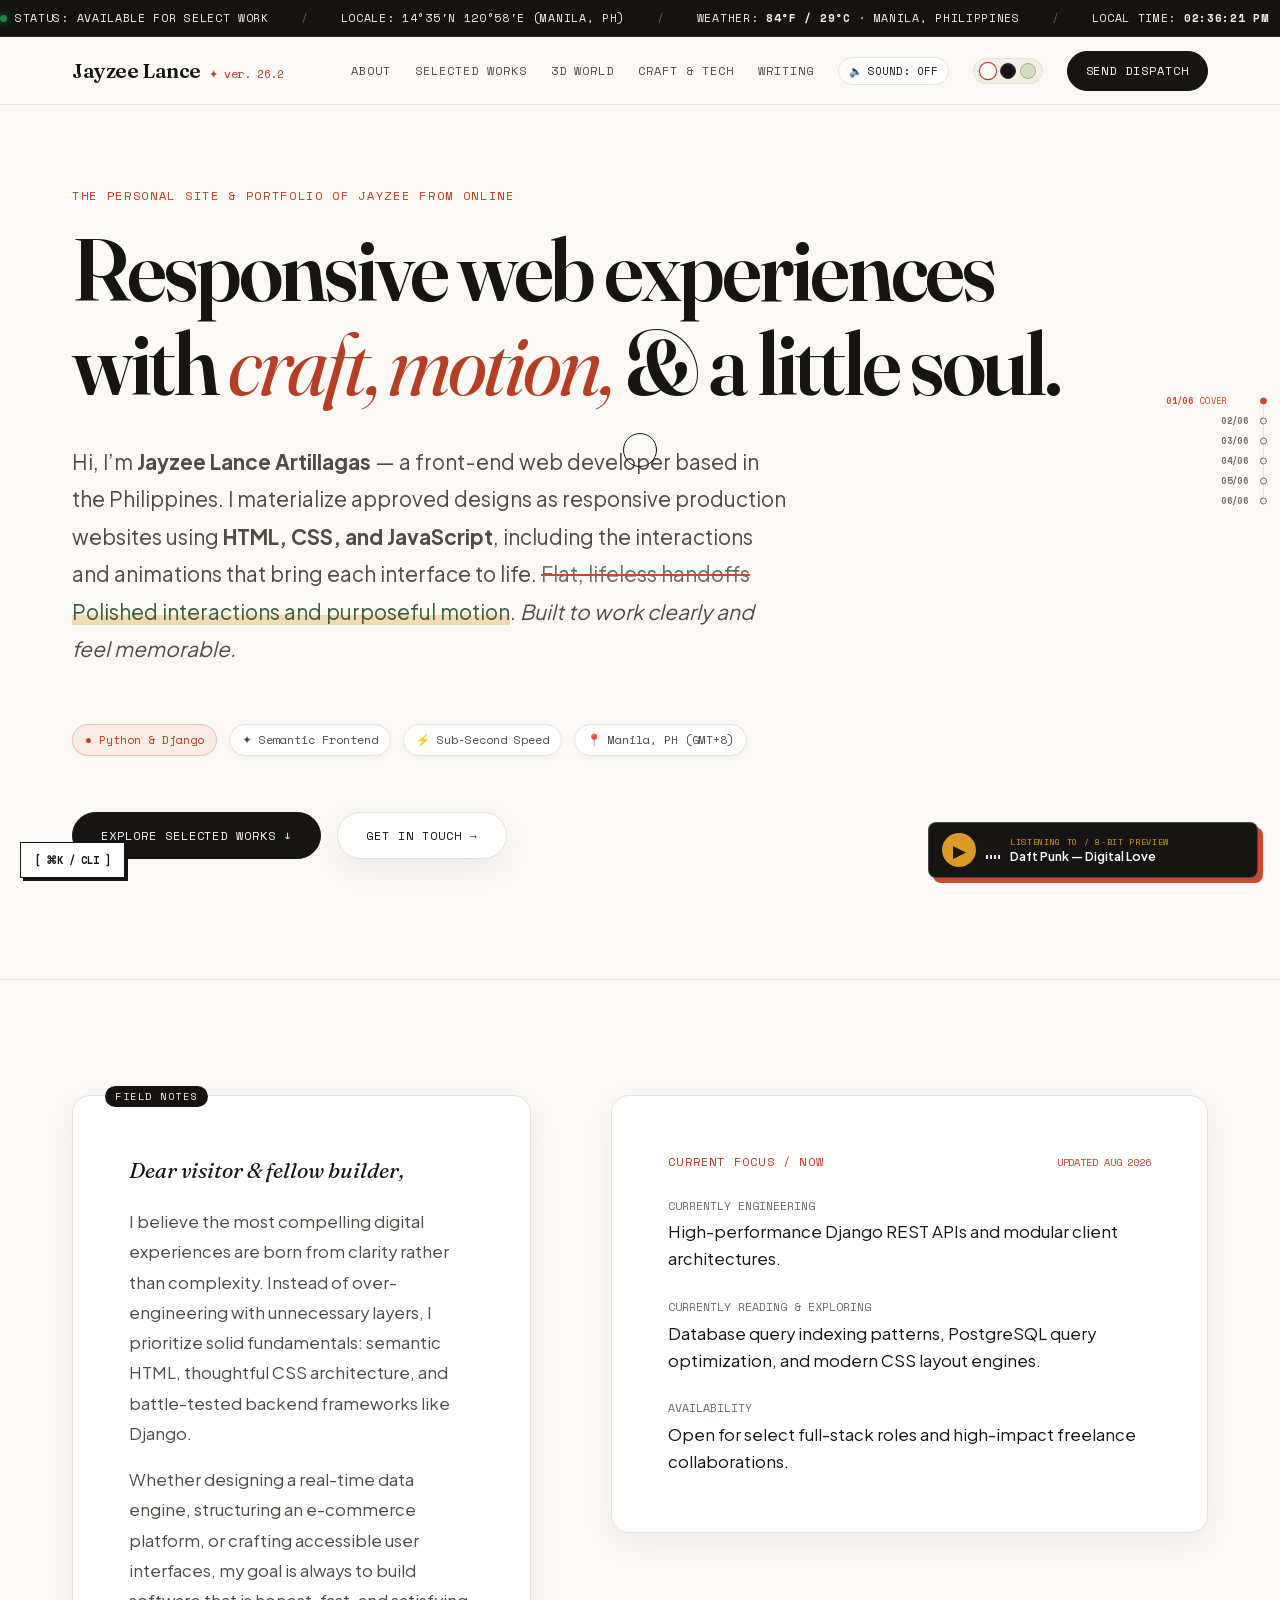
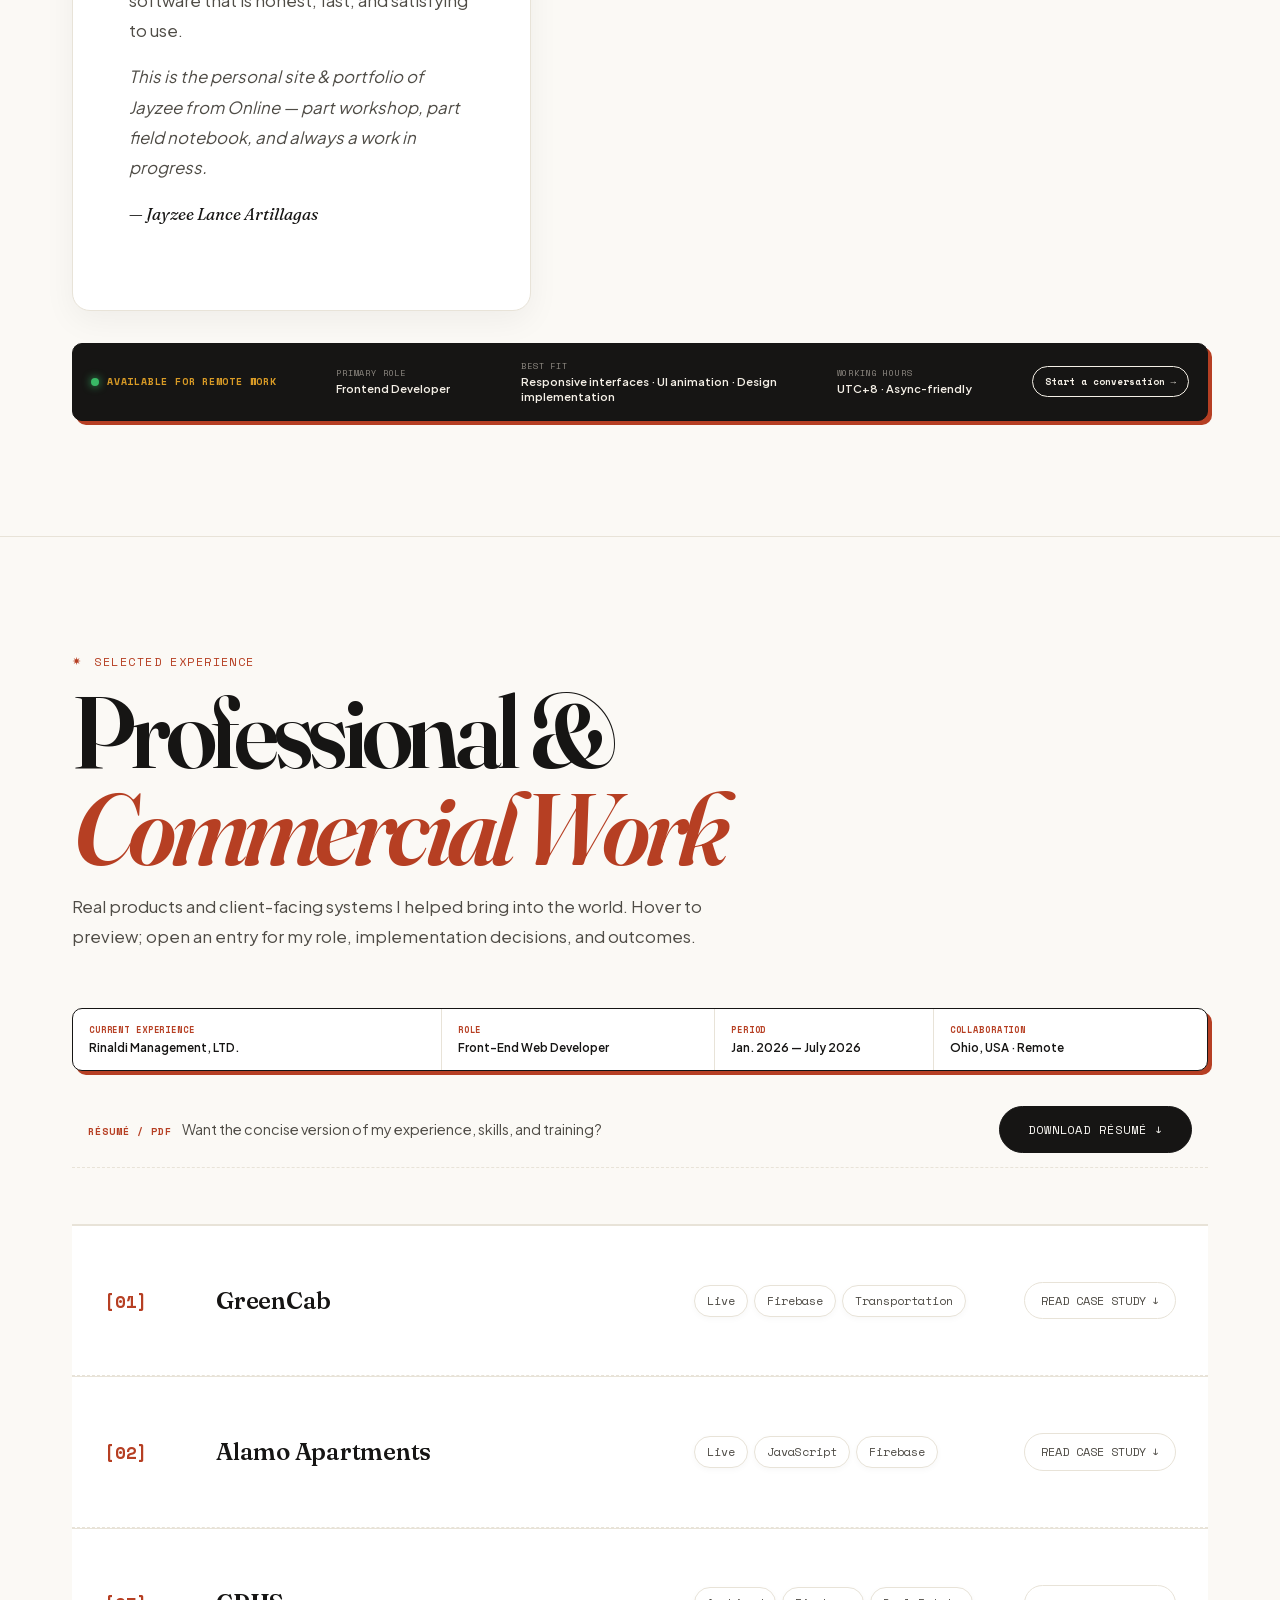
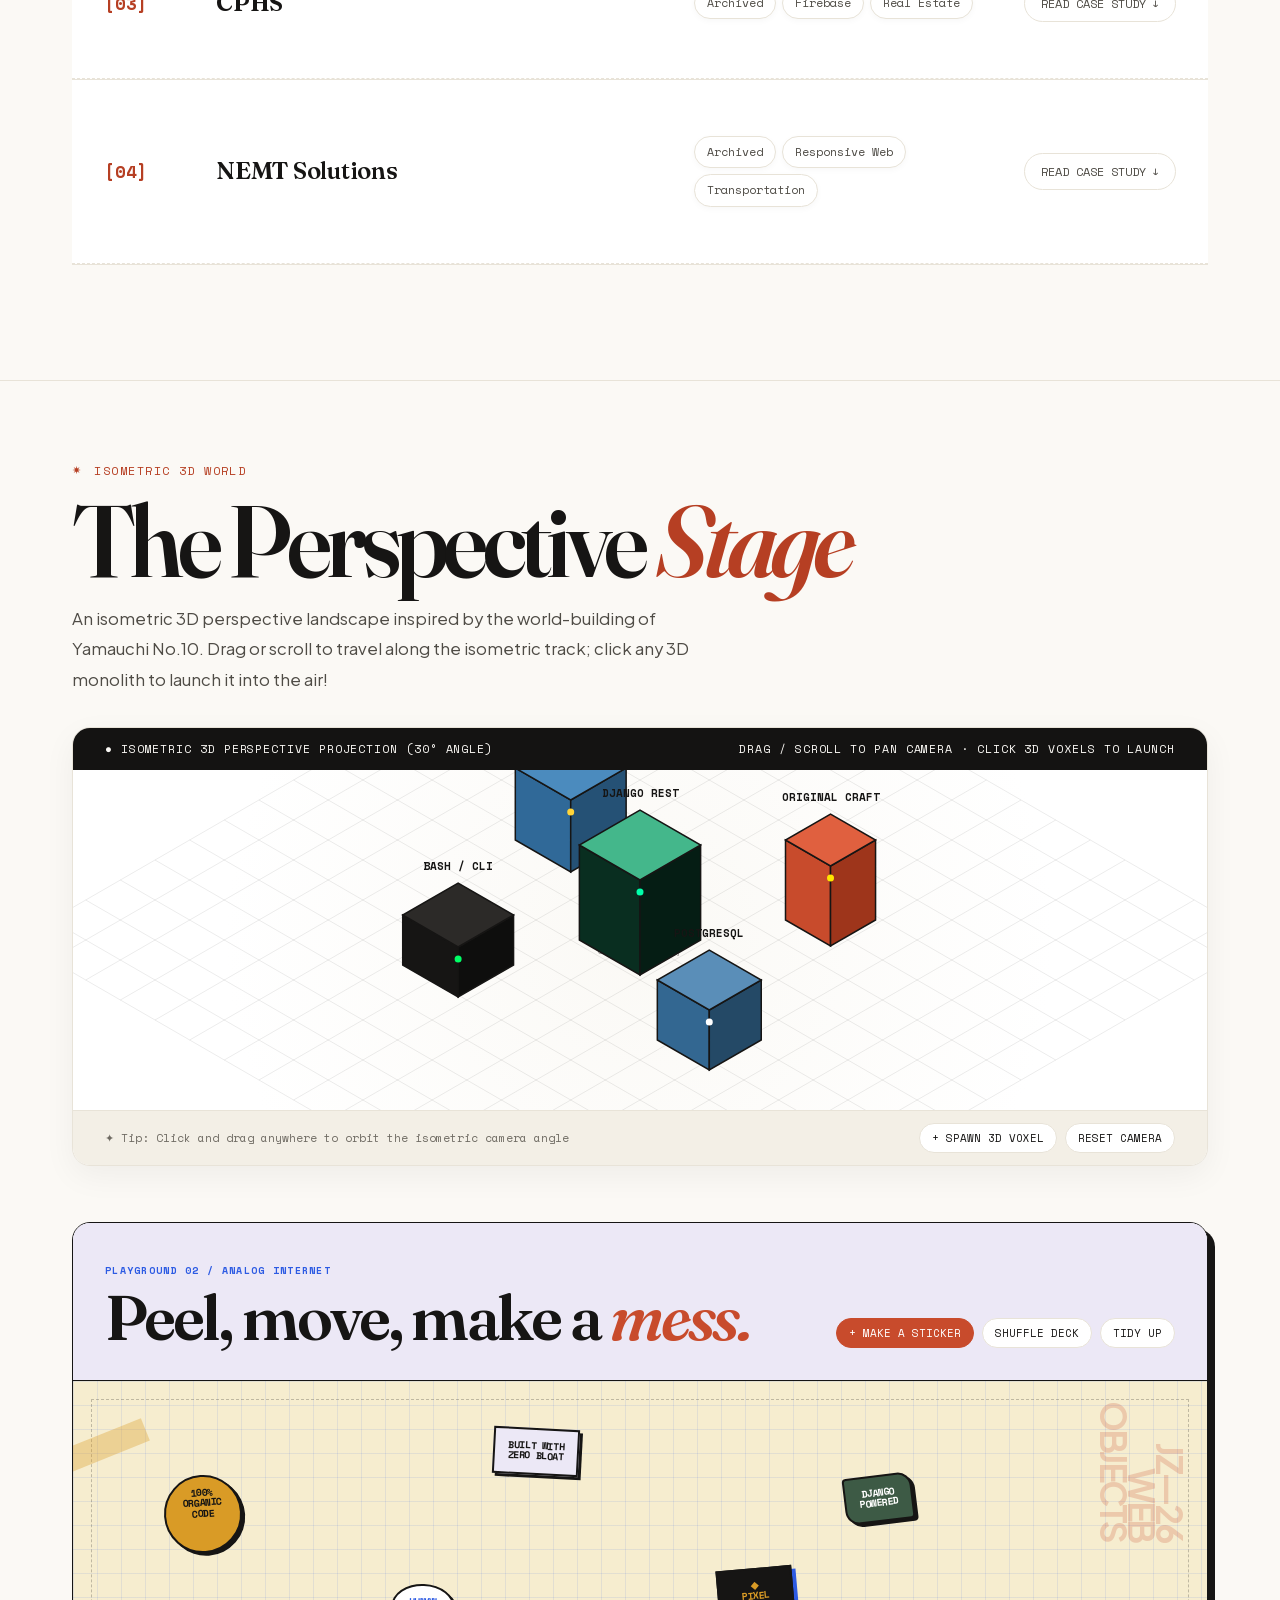
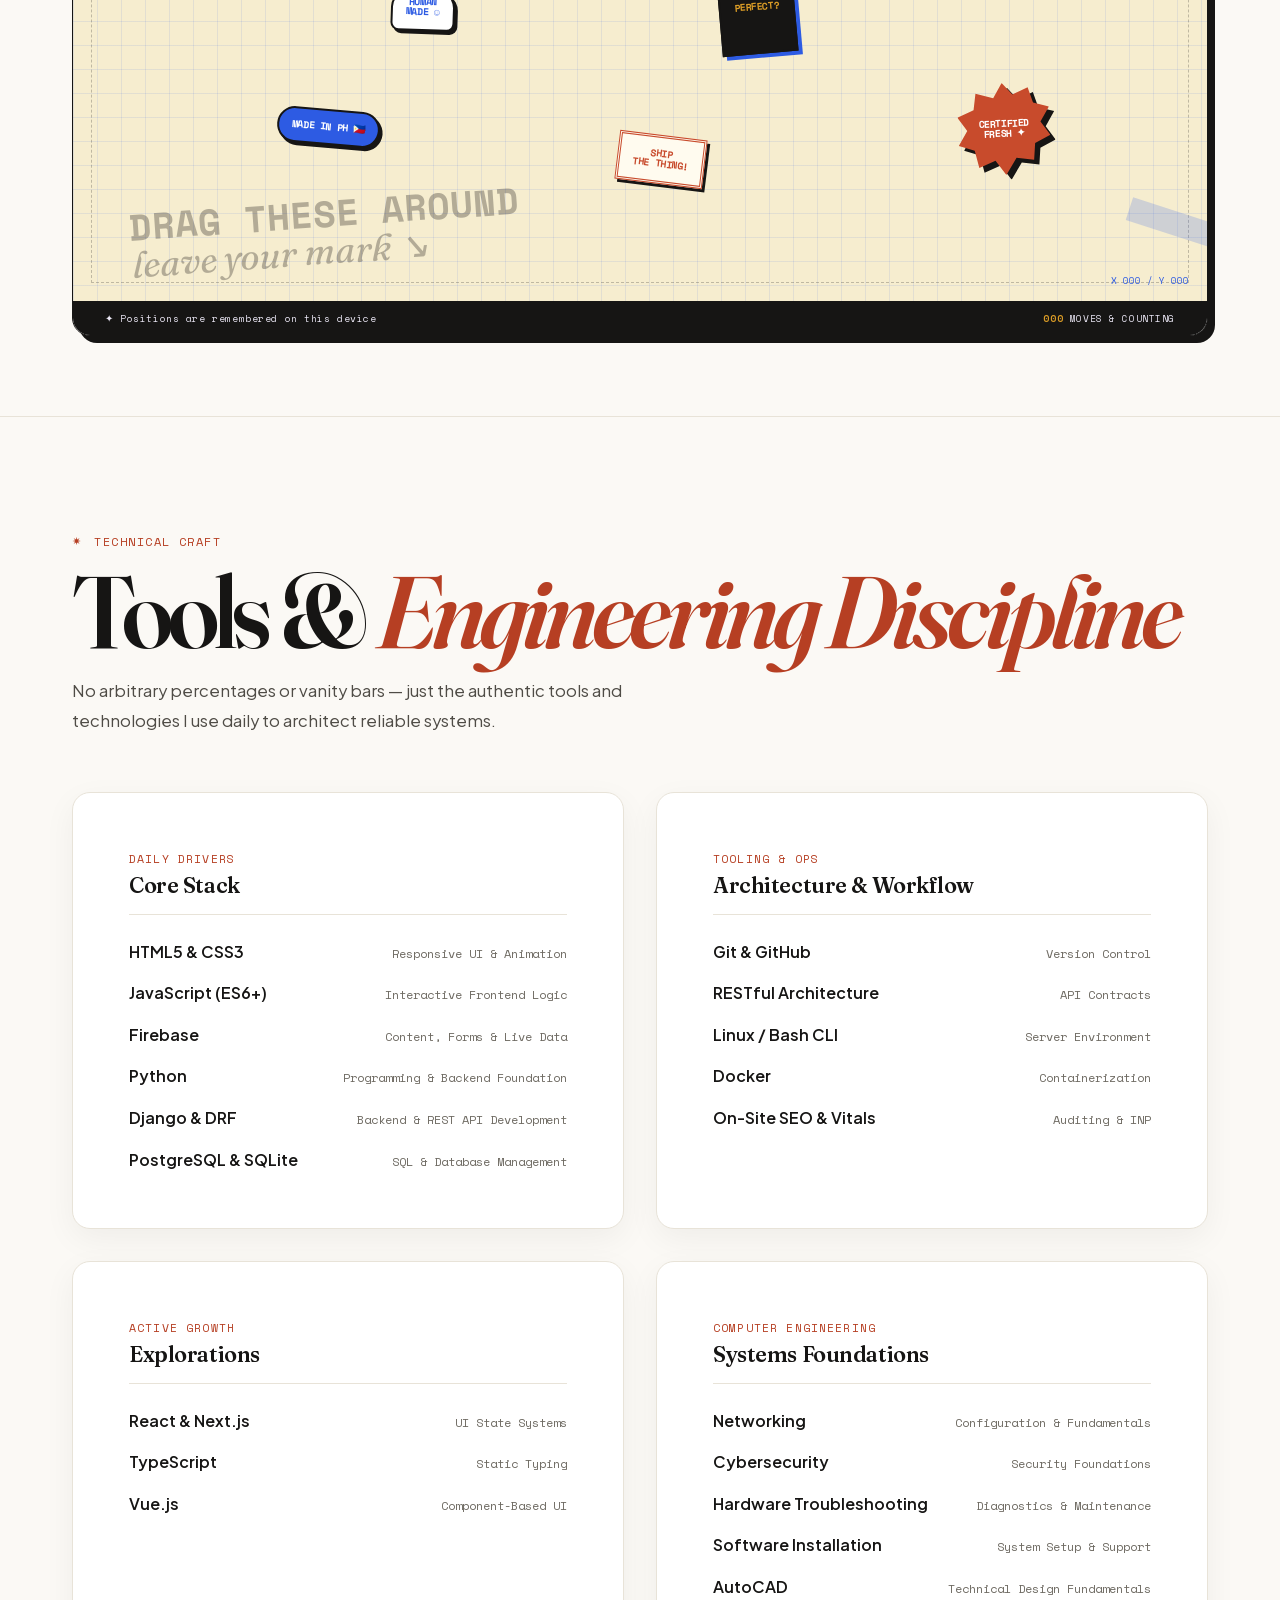
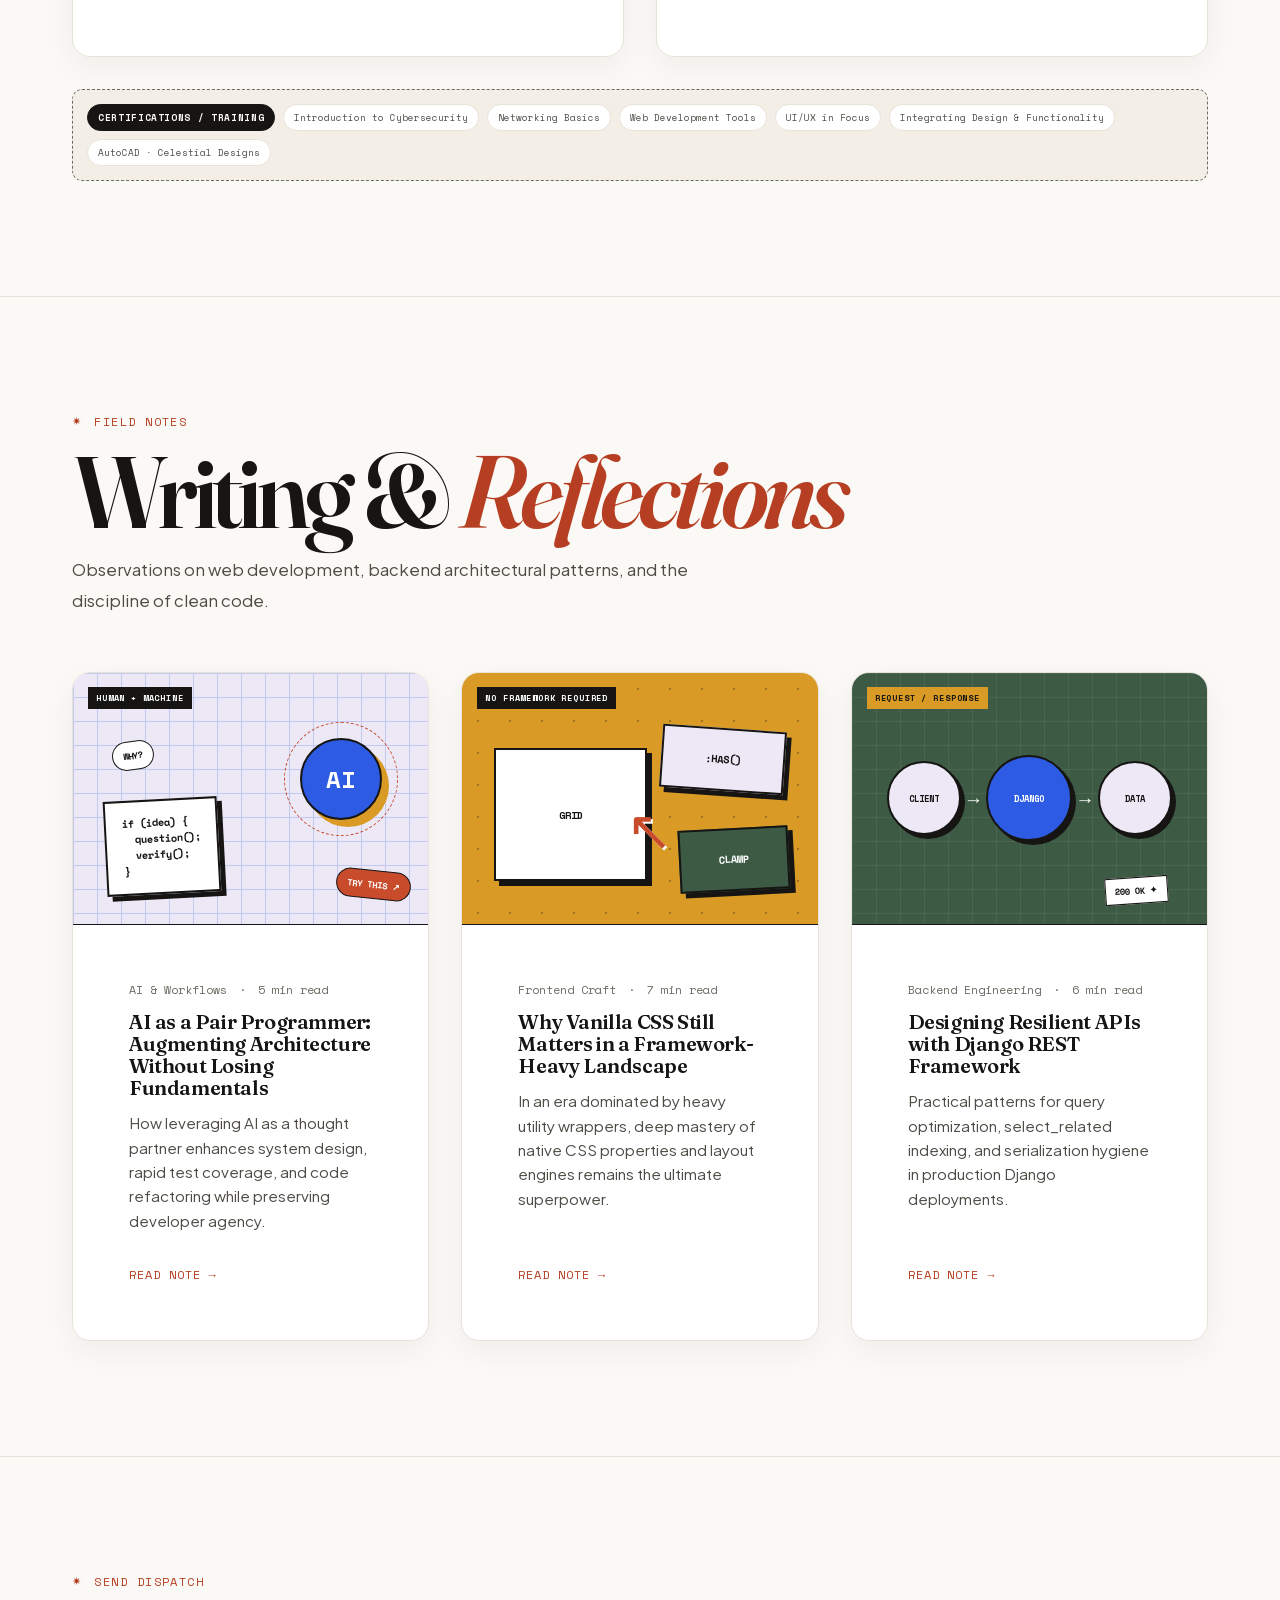
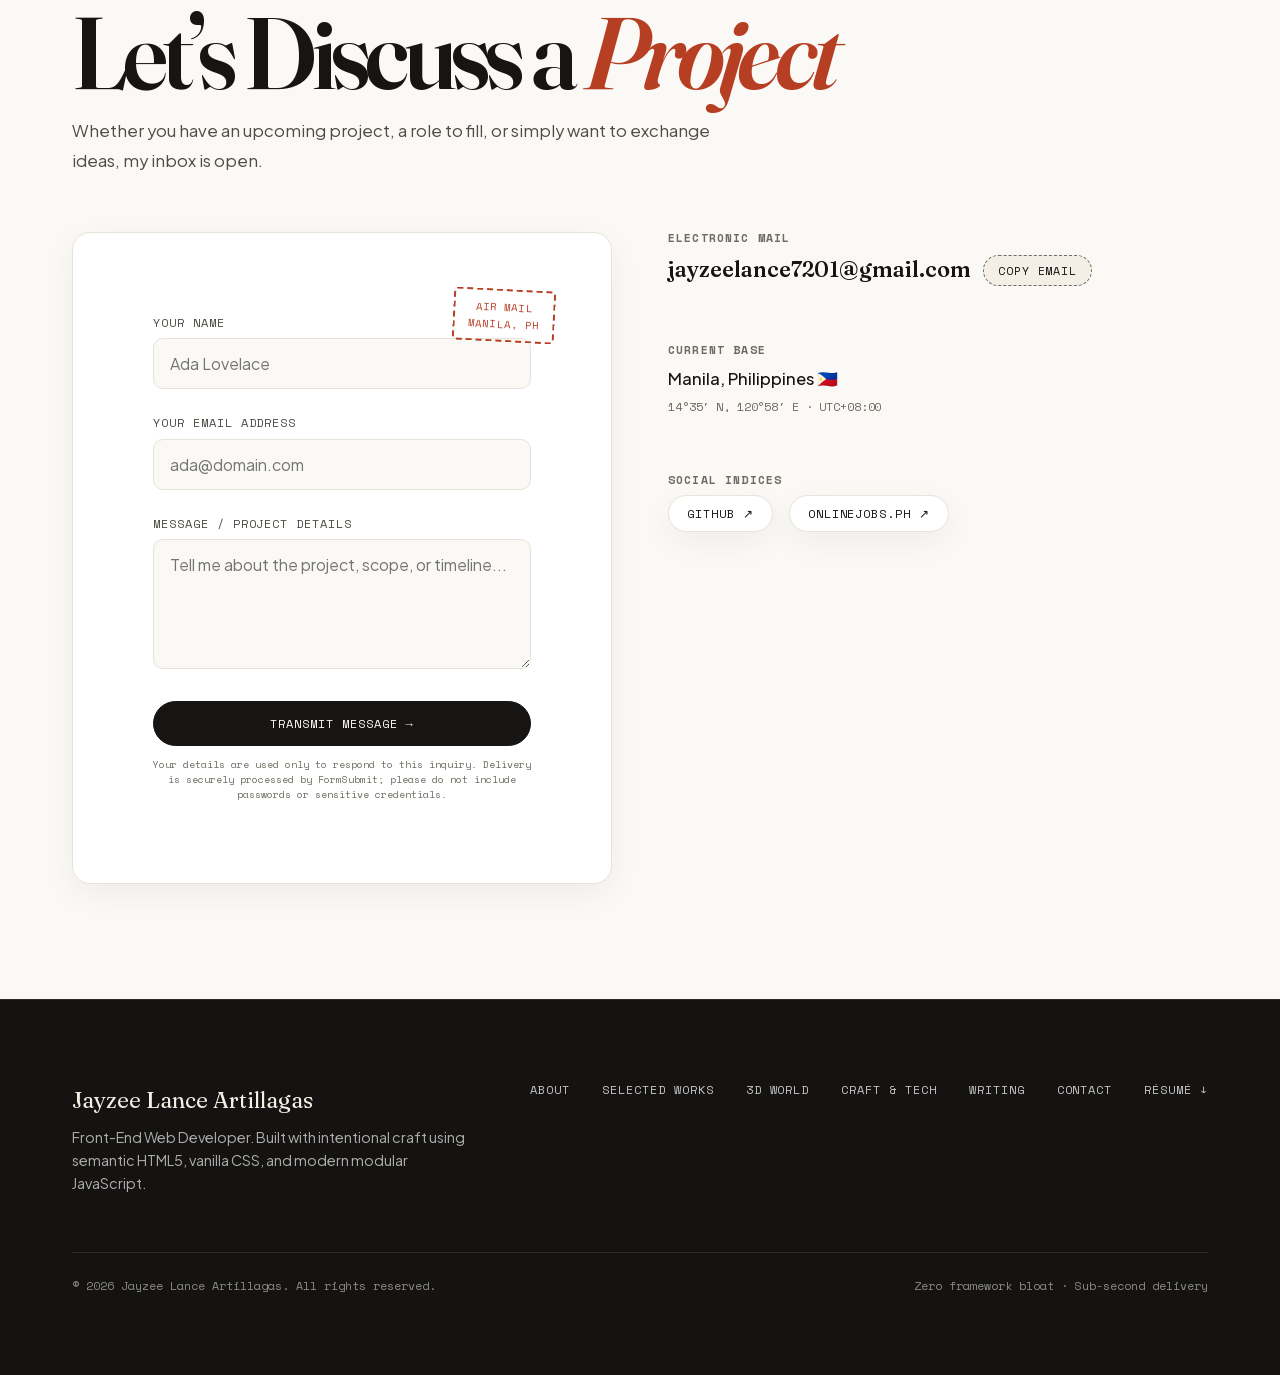
==== commit 37279641: "Bundle homepage styles for faster rendering" ====
--- a/index.html
+++ b/index.html
@@ -34,12 +34,7 @@
   <link rel="preload" href="assets/fonts/space-mono-regular.woff2" as="font" type="font/woff2" crossorigin>
 
   
-  <link rel="stylesheet" href="css/fonts.css?v=26.15">
-  <link rel="stylesheet" href="css/variables.css?v=26.15">
-  <link rel="stylesheet" href="css/base.css">
-  <link rel="stylesheet" href="css/layout.css">
-  <link rel="stylesheet" href="css/components.css?v=26.15">
-  <link rel="stylesheet" href="css/animations.css?v=26.15">
+  <link rel="stylesheet" href="css/site.css?v=26.16">
 
   
   <script type="application/ld+json">
--- a/css/site.css
+++ b/css/site.css
@@ -0,0 +1,2255 @@
+﻿@font-face {
+  font-family: 'Plus Jakarta Sans';
+  src: url('../assets/fonts/plus-jakarta-sans.woff2') format('woff2');
+  font-style: normal;
+  font-weight: 200 800;
+  font-display: swap;
+}
+
+@font-face {
+  font-family: 'Fraunces';
+  src: url('../assets/fonts/fraunces-normal.woff2') format('woff2');
+  font-style: normal;
+  font-weight: 100 900;
+  font-display: swap;
+}
+
+@font-face {
+  font-family: 'Fraunces';
+  src: url('../assets/fonts/fraunces-italic.woff2') format('woff2');
+  font-style: italic;
+  font-weight: 100 900;
+  font-display: swap;
+}
+
+@font-face {
+  font-family: 'Space Mono';
+  src: url('../assets/fonts/space-mono-regular.woff2') format('woff2');
+  font-style: normal;
+  font-weight: 400;
+  font-display: swap;
+}
+
+@font-face {
+  font-family: 'Space Mono';
+  src: url('../assets/fonts/space-mono-bold.woff2') format('woff2');
+  font-style: normal;
+  font-weight: 700;
+  font-display: swap;
+}
+
+
+
+:root {
+  
+  --bg-parchment:      #fbf9f5;
+  --bg-linen:          #f3efe6;
+  --bg-surface:        #ffffff;
+  --bg-card:           #ffffff;
+  --bg-dark:           #141312;
+
+  --ink-primary:       #161514;
+  --ink-secondary:     #4f4c46;
+  --ink-muted:         #6f6b63;
+  --ink-light:         #fbf9f5;
+
+  --border-subtle:     #e8e3d8;
+  --border-strong:     #161514;
+  --border-focus:      #c84b2c;
+
+  --accent-terracotta: #b63f23;
+  --accent-olive:      #4a5d4e;
+  --accent-navy:       #1e293b;
+  --accent-ochre:      #d48834;
+
+  --status-available:  #1b8744;
+
+  
+  --font-serif:        'Fraunces', 'Playfair Display', Georgia, serif;
+  --font-sans:         'Plus Jakarta Sans', -apple-system, BlinkMacSystemFont, 'Segoe UI', sans-serif;
+  --font-mono:         'Space Mono', 'JetBrains Mono', SFMono-Regular, monospace;
+
+  --fs-hero:           clamp(3.2rem, 6.8vw, 5.8rem);
+  --fs-h1:             clamp(2.4rem, 4.8vw, 3.8rem);
+  --fs-h2:             clamp(1.8rem, 3.6vw, 2.8rem);
+  --fs-h3:             clamp(1.25rem, 2.4vw, 1.75rem);
+  --fs-body:           1.05rem;
+  --fs-sm:             0.9rem;
+  --fs-xs:             0.75rem;
+
+  --fw-regular:        400;
+  --fw-medium:         500;
+  --fw-semibold:       600;
+  --fw-bold:           700;
+
+  --lh-tight:          1.1;
+  --lh-normal:         1.6;
+  --lh-relaxed:        1.8;
+
+  
+  --space-2xs:         0.25rem;
+  --space-xs:          0.5rem;
+  --space-sm:          0.75rem;
+  --space-md:          1rem;
+  --space-lg:          1.5rem;
+  --space-xl:          2rem;
+  --space-2xl:         3.5rem;
+  --space-3xl:         5rem;
+  --space-4xl:         7.5rem;
+  --space-section:     clamp(4.5rem, 9vw, 8rem);
+
+  
+  --max-width:         1200px;
+  --narrow-width:      800px;
+  --nav-height:        68px;
+  --ticker-height:     40px;
+
+  
+  --radius-xs:         3px;
+  --radius-sm:         6px;
+  --radius-md:         10px;
+  --radius-lg:         18px;
+  --radius-card:       20px;
+  --radius-pill:       999px;
+
+  
+  --shadow-tactile:    2px 2px 0px var(--ink-primary);
+  --shadow-tactile-lg: 4px 4px 0px var(--ink-primary);
+  --shadow-elevated:   0 10px 32px rgba(22, 21, 20, 0.05);
+  --shadow-float:      0 16px 40px rgba(22, 21, 20, 0.1);
+
+  
+  --ease-editorial:    cubic-bezier(0.2, 0.72, 0.24, 1);
+  --duration-fast:     240ms;
+  --duration-normal:   480ms;
+  --duration-slow:     780ms;
+
+  --z-base:            1;
+  --z-dropdown:        100;
+  --z-sticky:          200;
+  --z-overlay:         300;
+  --z-cursor:          1000;
+}
+
+[data-theme="kyoto"] {
+  --bg-parchment:      #11100f;
+  --bg-linen:          #191816;
+  --bg-surface:        #181715;
+  --bg-card:           #1e1c19;
+  --bg-dark:           #080807;
+
+  --ink-primary:       #f4efe6;
+  --ink-secondary:     #aca69b;
+  --ink-muted:         #6e6960;
+  --ink-light:         #11100f;
+
+  --border-subtle:     #2b2824;
+  --border-strong:     #f4efe6;
+  --border-focus:      #e6532e;
+
+  --accent-terracotta: #e6532e;
+  --accent-ochre:      #e59b4c;
+
+  --shadow-elevated:   0 10px 32px rgba(0, 0, 0, 0.35);
+  --shadow-tactile:    2px 2px 0px #000000;
+  --shadow-tactile-lg: 4px 4px 0px #000000;
+}
+
+[data-theme="8bit"] {
+  --bg-parchment:      #d6dec2;
+  --bg-linen:          #cbd4b4;
+  --bg-surface:        #e2ebd0;
+  --bg-card:           #e2ebd0;
+  --bg-dark:           #24331e;
+
+  --ink-primary:       #1e2917;
+  --ink-secondary:     #3c4e33;
+  --ink-muted:         #607554;
+  --ink-light:         #e2ebd0;
+
+  --border-subtle:     #b8c29e;
+  --border-strong:     #1e2917;
+  --border-focus:      #b85223;
+
+  --accent-terracotta: #963f1d;
+  --accent-ochre:      #9c7b1c;
+
+  --shadow-elevated:   0 10px 32px rgba(30, 41, 23, 0.12);
+  --shadow-tactile:    3px 3px 0px #1e2917;
+  --shadow-tactile-lg: 5px 5px 0px #1e2917;
+}
+
+
+
+*,
+*::before,
+*::after {
+  margin: 0;
+  padding: 0;
+  box-sizing: border-box;
+}
+
+html {
+  scroll-behavior: smooth;
+  -webkit-text-size-adjust: 100%;
+  text-size-adjust: 100%;
+  scroll-padding-top: calc(var(--nav-height) + var(--ticker-height) + 16px);
+  background-color: var(--bg-parchment);
+}
+
+body {
+  font-family: var(--font-sans);
+  font-size: var(--fs-body);
+  font-weight: var(--fw-regular);
+  line-height: var(--lh-normal);
+  color: var(--ink-primary);
+  background-color: var(--bg-parchment);
+  overflow-x: hidden;
+  -webkit-font-smoothing: antialiased;
+  -moz-osx-font-smoothing: grayscale;
+}
+
+body::before {
+  content: '';
+  position: fixed;
+  inset: 0;
+  background-image: radial-gradient(var(--ink-primary) 0.5px, transparent 0.5px);
+  background-size: 24px 24px;
+  opacity: 0.035;
+  pointer-events: none;
+  z-index: 9999;
+}
+
+:focus-visible {
+  outline: 2px solid var(--accent-terracotta);
+  outline-offset: 3px;
+  border-radius: var(--radius-xs);
+}
+
+:focus:not(:focus-visible) {
+  outline: none;
+}
+
+::selection {
+  background-color: var(--accent-terracotta);
+  color: var(--ink-light);
+}
+
+a {
+  color: inherit;
+  text-decoration: none;
+  transition: color var(--duration-fast) var(--ease-editorial),
+              border-color var(--duration-fast) var(--ease-editorial);
+}
+
+img,
+svg,
+picture {
+  display: block;
+  max-width: 100%;
+  height: auto;
+}
+
+ul, ol {
+  list-style: none;
+}
+
+button {
+  font-family: inherit;
+  font-size: inherit;
+  color: inherit;
+  border: none;
+  background: none;
+  cursor: pointer;
+}
+
+input,
+textarea {
+  font-family: inherit;
+  font-size: inherit;
+  color: inherit;
+  background: transparent;
+  border: none;
+  outline: none;
+}
+
+h1, h2, h3, h4, h5, h6 {
+  font-family: var(--font-serif);
+  font-weight: var(--fw-semibold);
+  line-height: var(--lh-tight);
+  color: var(--ink-primary);
+  letter-spacing: -0.02em;
+}
+
+h1 { font-size: var(--fs-h1); }
+h2 { font-size: var(--fs-h2); }
+h3 { font-size: var(--fs-h3); }
+
+p {
+  color: var(--ink-secondary);
+  line-height: var(--lh-relaxed);
+}
+
+.text-serif {
+  font-family: var(--font-serif);
+}
+
+.text-italic {
+  font-style: italic;
+}
+
+.text-mono {
+  font-family: var(--font-mono);
+  font-size: var(--fs-sm);
+  letter-spacing: -0.01em;
+}
+
+.text-terracotta {
+  color: var(--accent-terracotta);
+}
+
+.text-muted {
+  color: var(--ink-muted);
+}
+
+.section-meta {
+  display: flex;
+  align-items: center;
+  gap: var(--space-sm);
+  font-family: var(--font-mono);
+  font-size: var(--fs-xs);
+  text-transform: uppercase;
+  letter-spacing: 0.12em;
+  color: var(--accent-terracotta);
+  margin-bottom: var(--space-sm);
+}
+
+.section-meta::before {
+  content: '✷';
+  font-size: 0.9em;
+}
+
+.section-heading {
+  font-size: var(--fs-h2);
+  margin-bottom: var(--space-md);
+  font-weight: var(--fw-semibold);
+}
+
+.section-subheading {
+  font-size: 1.05rem;
+  color: var(--ink-secondary);
+  max-width: 640px;
+  line-height: var(--lh-relaxed);
+}
+
+.divider {
+  width: 100%;
+  height: 1px;
+  background-color: var(--border-subtle);
+  border: none;
+  margin: var(--space-2xl) 0;
+}
+
+.sr-only {
+  position: absolute;
+  width: 1px;
+  height: 1px;
+  padding: 0;
+  margin: -1px;
+  overflow: hidden;
+  clip: rect(0, 0, 0, 0);
+  white-space: nowrap;
+  border-width: 0;
+}
+
+
+
+.container {
+  width: 100%;
+  max-width: var(--max-width);
+  margin: 0 auto;
+  padding: 0 var(--space-xl);
+}
+
+.container--narrow {
+  max-width: var(--narrow-width);
+}
+
+.section {
+  padding: var(--space-section) 0;
+  position: relative;
+}
+
+.section--bordered {
+  border-bottom: 1px solid var(--border-subtle);
+}
+
+.split-editorial {
+  display: grid;
+  grid-template-columns: 1fr 1.3fr;
+  gap: var(--space-3xl);
+  align-items: start;
+}
+
+.split-50 {
+  display: grid;
+  grid-template-columns: 1fr 1fr;
+  gap: var(--space-2xl);
+  align-items: start;
+}
+
+.work-index {
+  display: flex;
+  flex-direction: column;
+  border-top: 1px solid var(--border-subtle);
+}
+
+.tech-grid {
+  display: grid;
+  grid-template-columns: repeat(2, 1fr);
+  gap: var(--space-xl);
+}
+
+.articles-grid {
+  display: grid;
+  grid-template-columns: repeat(3, 1fr);
+  gap: var(--space-xl);
+}
+
+.flex { display: flex; }
+.flex-col { flex-direction: column; }
+.flex-wrap { flex-wrap: wrap; }
+.items-center { align-items: center; }
+.justify-between { justify-content: space-between; }
+.justify-center { justify-content: center; }
+
+.gap-xs { gap: var(--space-xs); }
+.gap-sm { gap: var(--space-sm); }
+.gap-md { gap: var(--space-md); }
+.gap-lg { gap: var(--space-lg); }
+.gap-xl { gap: var(--space-xl); }
+
+@media (max-width: 1024px) {
+  .split-editorial {
+    grid-template-columns: 1fr;
+    gap: var(--space-2xl);
+  }
+
+  .tech-grid {
+    grid-template-columns: 1fr;
+  }
+
+  .articles-grid {
+    grid-template-columns: repeat(2, 1fr);
+  }
+}
+
+@media (max-width: 768px) {
+  .container {
+    padding: 0 var(--space-md);
+  }
+
+  .split-50 {
+    grid-template-columns: 1fr;
+  }
+
+  .articles-grid {
+    grid-template-columns: 1fr;
+  }
+}
+
+
+
+.custom-cursor-dot {
+  position: fixed;
+  top: 0;
+  left: 0;
+  width: 6px;
+  height: 6px;
+  background-color: var(--accent-terracotta);
+  border-radius: var(--radius-pill);
+  pointer-events: none;
+  z-index: var(--z-cursor);
+  transform: translate3d(-100px, -100px, 0);
+  margin-top: -3px;
+  margin-left: -3px;
+  transition: opacity 0.2s ease;
+}
+
+.custom-cursor-ring {
+  position: fixed;
+  top: 0;
+  left: 0;
+  width: 34px;
+  height: 34px;
+  border: 1.5px solid var(--ink-primary);
+  border-radius: var(--radius-pill);
+  pointer-events: none;
+  z-index: var(--z-cursor);
+  transform: translate3d(-100px, -100px, 0);
+  margin-top: -17px;
+  margin-left: -17px;
+  display: flex;
+  align-items: center;
+  justify-content: center;
+  transition: width 0.25s var(--ease-editorial),
+              height 0.25s var(--ease-editorial),
+              background-color 0.25s var(--ease-editorial),
+              border-color 0.25s var(--ease-editorial);
+}
+
+.custom-cursor-badge {
+  display: none;
+  font-family: var(--font-mono);
+  font-size: 0.58rem;
+  font-weight: var(--fw-bold);
+  color: var(--ink-light);
+  letter-spacing: 0.08em;
+  text-transform: uppercase;
+}
+
+.custom-cursor-ring.scaled {
+  width: 52px;
+  height: 52px;
+  margin-top: -26px;
+  margin-left: -26px;
+  background-color: rgba(200, 75, 44, 0.12);
+  border-color: var(--accent-terracotta);
+}
+
+.custom-cursor-ring.has-badge {
+  width: 58px;
+  height: 58px;
+  margin-top: -29px;
+  margin-left: -29px;
+  background-color: var(--ink-primary);
+  border-color: var(--ink-primary);
+}
+
+.custom-cursor-ring.has-badge .custom-cursor-badge {
+  display: block;
+}
+
+@media (pointer: coarse) {
+  .custom-cursor-dot,
+  .custom-cursor-ring {
+    display: none !important;
+  }
+}
+
+.floating-project-preview {
+  position: fixed;
+  top: 0;
+  left: 0;
+  width: 290px;
+  pointer-events: none;
+  z-index: calc(var(--z-cursor) - 1);
+  opacity: 0;
+  visibility: hidden;
+  transform: translate3d(-100px, -100px, 0) scale(0.92);
+  transition: opacity 0.25s var(--ease-editorial),
+              visibility 0.25s,
+              transform 0.25s var(--ease-editorial);
+  border: 1.5px solid var(--ink-primary);
+  background-color: var(--bg-surface);
+  box-shadow: var(--shadow-float);
+  border-radius: var(--radius-md);
+  overflow: hidden;
+}
+
+.floating-project-preview.visible {
+  opacity: 1;
+  visibility: visible;
+}
+
+.floating-preview__img {
+  width: 100%;
+  aspect-ratio: 16/10;
+  object-fit: cover;
+  display: block;
+  border-bottom: 1px solid var(--border-subtle);
+}
+
+.floating-preview__footer {
+  padding: 10px 14px;
+  background-color: var(--bg-surface);
+  display: flex;
+  align-items: center;
+  justify-content: space-between;
+}
+
+.floating-preview__title {
+  font-family: var(--font-serif);
+  font-size: 0.9rem;
+  font-weight: var(--fw-semibold);
+  color: var(--ink-primary);
+}
+
+.floating-preview__hint {
+  font-family: var(--font-mono);
+  font-size: 0.65rem;
+  color: var(--accent-terracotta);
+  text-transform: uppercase;
+}
+
+@media (pointer: coarse) {
+  .floating-project-preview {
+    display: none !important;
+  }
+}
+
+.live-ticker {
+  background-color: var(--bg-dark);
+  color: #f4efe6 !important;
+  font-family: var(--font-mono);
+  font-size: 0.72rem;
+  letter-spacing: 0.06em;
+  padding: 9px 0;
+  overflow: hidden;
+  border-bottom: 1px solid rgba(255, 255, 255, 0.1);
+  position: relative;
+  z-index: var(--z-sticky);
+  user-select: none;
+}
+
+.live-ticker__track {
+  display: flex;
+  width: max-content;
+  will-change: transform;
+  animation: marqueeInfinite 28s linear infinite;
+}
+
+.live-ticker__group {
+  display: flex;
+  align-items: center;
+  gap: var(--space-xl);
+  padding-right: var(--space-xl);
+  flex-shrink: 0;
+}
+
+.live-ticker__status-dot {
+  display: inline-block;
+  width: 7px;
+  height: 7px;
+  background-color: var(--status-available);
+  border-radius: var(--radius-pill);
+  box-shadow: 0 0 8px var(--status-available);
+  animation: pulseDot 2s infinite ease-in-out;
+}
+
+.live-ticker__item {
+  display: inline-flex;
+  align-items: center;
+  gap: 8px;
+  color: #f4efe6 !important;
+}
+
+.live-ticker__item span,
+.live-ticker__item strong { color: inherit !important; }
+
+.live-ticker__sep {
+  color: #f4efe6 !important;
+  opacity: 0.35;
+}
+
+.navbar {
+  position: sticky;
+  top: 0;
+  background-color: var(--bg-parchment);
+  backdrop-filter: blur(16px);
+  -webkit-backdrop-filter: blur(16px);
+  border-bottom: 1px solid var(--border-subtle);
+  z-index: var(--z-sticky);
+  height: var(--nav-height);
+  transition: background-color var(--duration-fast), border-color var(--duration-fast);
+}
+
+.navbar__inner {
+  display: flex;
+  align-items: center;
+  justify-content: space-between;
+  height: 100%;
+}
+
+.navbar__brand {
+  display: flex;
+  align-items: baseline;
+  gap: 8px;
+  font-family: var(--font-serif);
+  font-size: 1.3rem;
+  font-weight: var(--fw-semibold);
+  letter-spacing: -0.02em;
+}
+
+.navbar__edition {
+  font-family: var(--font-mono);
+  font-size: 0.7rem;
+  color: var(--accent-terracotta);
+  font-weight: var(--fw-regular);
+}
+
+.navbar__nav {
+  display: flex;
+  align-items: center;
+  gap: var(--space-lg);
+}
+
+.navbar__link {
+  font-family: var(--font-mono);
+  font-size: var(--fs-xs);
+  text-transform: uppercase;
+  letter-spacing: 0.08em;
+  color: var(--ink-secondary);
+  position: relative;
+  padding: 4px 0;
+}
+
+.navbar__link::after {
+  content: '';
+  position: absolute;
+  bottom: 0;
+  left: 0;
+  width: 0;
+  height: 1.5px;
+  background-color: var(--ink-primary);
+  transition: width var(--duration-fast) var(--ease-editorial);
+}
+
+.navbar__link:hover {
+  color: var(--ink-primary);
+}
+
+.navbar__link:hover::after,
+.navbar__link.active::after {
+  width: 100%;
+}
+
+.sound-toggle-btn {
+  display: inline-flex;
+  align-items: center;
+  gap: 5px;
+  font-family: var(--font-mono);
+  font-size: 0.68rem;
+  text-transform: uppercase;
+  padding: 5px 10px;
+  border: 1px solid var(--border-subtle);
+  background-color: var(--bg-surface);
+  border-radius: var(--radius-pill);
+  cursor: pointer;
+  transition: all var(--duration-fast);
+}
+
+.sound-toggle-btn:hover {
+  border-color: var(--ink-primary);
+}
+
+.sound-toggle-btn.active {
+  background-color: var(--ink-primary);
+  color: var(--ink-light);
+  border-color: var(--ink-primary);
+}
+
+.theme-dial {
+  display: flex;
+  align-items: center;
+  gap: 4px;
+  background-color: var(--bg-linen);
+  padding: 4px 6px;
+  border: 1px solid var(--border-subtle);
+  border-radius: var(--radius-pill);
+}
+
+.theme-dial__btn {
+  width: 16px;
+  height: 16px;
+  border-radius: var(--radius-pill);
+  border: 1px solid transparent;
+  cursor: pointer;
+  transition: transform var(--duration-fast), border-color var(--duration-fast);
+}
+
+.theme-dial__btn[data-theme-choice="linen"] { background-color: #fbf9f5; border-color: #d8d2c5; }
+.theme-dial__btn[data-theme-choice="kyoto"] { background-color: #161514; border-color: #383530; }
+.theme-dial__btn[data-theme-choice="8bit"]  { background-color: #d6dec2; border-color: #a4b387; }
+
+.theme-dial__btn:hover {
+  transform: scale(1.2);
+}
+
+.theme-dial__btn.active {
+  border: 1.5px solid var(--accent-terracotta);
+  transform: scale(1.15);
+}
+
+.navbar__cta {
+  font-family: var(--font-mono);
+  font-size: var(--fs-xs);
+  text-transform: uppercase;
+  letter-spacing: 0.08em;
+  padding: 9px 18px;
+  background-color: var(--ink-primary);
+  color: var(--ink-light);
+  border-radius: var(--radius-pill);
+  border: 1px solid var(--ink-primary);
+  transition: all var(--duration-fast) var(--ease-editorial);
+}
+
+.navbar__cta:hover {
+  background-color: var(--accent-terracotta);
+  border-color: var(--accent-terracotta);
+  color: var(--ink-light);
+  transform: translateY(-1px);
+  box-shadow: 0 4px 12px rgba(200, 75, 44, 0.2);
+}
+
+.navbar__toggle {
+  display: none;
+  flex-direction: column;
+  gap: 5px;
+  padding: 4px;
+}
+
+.navbar__toggle span {
+  display: block;
+  width: 22px;
+  height: 1.5px;
+  background-color: var(--ink-primary);
+  transition: transform var(--duration-fast) var(--ease-editorial),
+              opacity var(--duration-fast);
+}
+
+.navbar__toggle.active span:nth-child(1) { transform: translateY(6.5px) rotate(45deg); }
+.navbar__toggle.active span:nth-child(2) { opacity: 0; }
+.navbar__toggle.active span:nth-child(3) { transform: translateY(-6.5px) rotate(-45deg); }
+
+.mobile-drawer {
+  display: none;
+  position: fixed;
+  top: calc(var(--nav-height) + var(--ticker-height));
+  left: 0;
+  right: 0;
+  bottom: 0;
+  background-color: var(--bg-parchment);
+  border-top: 1px solid var(--border-subtle);
+  padding: var(--space-2xl) var(--space-xl);
+  flex-direction: column;
+  gap: var(--space-lg);
+  z-index: var(--z-dropdown);
+}
+
+.mobile-drawer.open {
+  display: flex;
+}
+
+.mobile-drawer .navbar__link {
+  font-size: 1.25rem;
+  font-family: var(--font-serif);
+  text-transform: none;
+}
+
+@media (max-width: 960px) {
+  .navbar__nav { display: none; }
+  .navbar__toggle { display: flex; }
+}
+
+.btn {
+  display: inline-flex;
+  align-items: center;
+  justify-content: center;
+  gap: 8px;
+  font-family: var(--font-mono);
+  font-size: var(--fs-xs);
+  text-transform: uppercase;
+  letter-spacing: 0.08em;
+  padding: 13px 28px;
+  border-radius: var(--radius-pill);
+  cursor: pointer;
+  transition: all var(--duration-fast) var(--ease-editorial);
+  white-space: nowrap;
+}
+
+.btn--primary {
+  background-color: var(--ink-primary);
+  color: var(--ink-light);
+  border: 1px solid var(--ink-primary);
+}
+
+.btn--primary:hover {
+  background-color: var(--accent-terracotta);
+  border-color: var(--accent-terracotta);
+  color: var(--ink-light);
+  transform: translateY(-2px);
+  box-shadow: 0 6px 16px rgba(200, 75, 44, 0.2);
+}
+
+.btn--secondary {
+  background-color: var(--bg-surface);
+  color: var(--ink-primary);
+  border: 1px solid var(--border-subtle);
+  box-shadow: var(--shadow-elevated);
+}
+
+.btn--secondary:hover {
+  background-color: var(--bg-linen);
+  border-color: var(--ink-primary);
+  transform: translateY(-2px);
+}
+
+.btn--copy {
+  background-color: var(--bg-linen);
+  border: 1px dashed var(--ink-muted);
+  padding: 6px 14px;
+  font-size: 0.72rem;
+  border-radius: var(--radius-pill);
+  color: var(--ink-primary);
+}
+
+.btn--copy:hover {
+  border-style: solid;
+  border-color: var(--ink-primary);
+  background-color: var(--bg-surface);
+}
+
+.badge-stamp {
+  display: inline-flex;
+  align-items: center;
+  gap: 6px;
+  font-family: var(--font-mono);
+  font-size: 0.72rem;
+  padding: 6px 12px;
+  border-radius: var(--radius-pill);
+  background-color: var(--bg-surface);
+  border: 1px solid var(--border-subtle);
+  color: var(--ink-secondary);
+  box-shadow: 0 2px 6px rgba(22, 21, 20, 0.03);
+}
+
+.badge-stamp--accent {
+  background-color: rgba(200, 75, 44, 0.08);
+  border-color: rgba(200, 75, 44, 0.25);
+  color: var(--accent-terracotta);
+}
+
+.hero {
+  padding-top: var(--space-3xl);
+  padding-bottom: var(--space-4xl);
+  border-bottom: 1px solid var(--border-subtle);
+  position: relative;
+}
+
+.hero__lead-tag {
+  font-family: var(--font-mono);
+  font-size: var(--fs-xs);
+  text-transform: uppercase;
+  letter-spacing: 0.14em;
+  color: var(--accent-terracotta);
+  margin-bottom: var(--space-md);
+  display: flex;
+  align-items: center;
+  gap: 8px;
+}
+
+.hero__headline {
+  font-size: var(--fs-hero);
+  font-weight: var(--fw-semibold);
+  letter-spacing: -0.035em;
+  line-height: 1.08;
+  margin-bottom: var(--space-xl);
+  max-width: 1040px;
+}
+
+.hero__headline em {
+  font-family: var(--font-serif);
+  font-style: italic;
+  font-weight: var(--fw-regular);
+  color: var(--accent-terracotta);
+}
+
+.hero__subtext {
+  font-size: clamp(1.1rem, 2vw, 1.3rem);
+  color: var(--ink-secondary);
+  max-width: 720px;
+  margin-bottom: var(--space-2xl);
+  line-height: var(--lh-relaxed);
+}
+
+.hero__subtext del {
+  color: var(--ink-muted);
+  text-decoration-color: #c84b2c;
+  text-decoration-thickness: 2px;
+}
+
+.hero__subtext ins {
+  color: #3d5a45;
+  text-decoration: none;
+  background: linear-gradient(transparent 62%, rgba(217, 155, 38, 0.32) 0);
+}
+
+.hero__stamps {
+  display: flex;
+  flex-wrap: wrap;
+  gap: var(--space-sm);
+  margin-bottom: var(--space-2xl);
+}
+
+.hero__actions {
+  display: flex;
+  flex-wrap: wrap;
+  gap: var(--space-md);
+  align-items: center;
+}
+
+.playground-section {
+  padding: var(--space-3xl) 0;
+  border-bottom: 1px solid var(--border-subtle);
+}
+
+.playground-container {
+  background-color: var(--bg-surface);
+  border: 1px solid var(--border-subtle);
+  box-shadow: var(--shadow-elevated);
+  border-radius: var(--radius-lg);
+  overflow: hidden;
+  position: relative;
+}
+
+.playground-header {
+  background-color: var(--bg-dark);
+  color: var(--ink-light);
+  padding: 12px var(--space-xl);
+  display: flex;
+  align-items: center;
+  justify-content: space-between;
+  font-family: var(--font-mono);
+  font-size: 0.72rem;
+  letter-spacing: 0.08em;
+}
+
+.playground-canvas {
+  width: 100%;
+  height: 340px;
+  display: block;
+  cursor: grab;
+  background: radial-gradient(circle at center, rgba(244, 240, 230, 0.4) 0%, transparent 70%);
+}
+
+.playground-canvas:active {
+  cursor: grabbing;
+}
+
+.playground-footer {
+  padding: 12px var(--space-xl);
+  background-color: var(--bg-linen);
+  border-top: 1px solid var(--border-subtle);
+  display: flex;
+  align-items: center;
+  justify-content: space-between;
+  flex-wrap: wrap;
+  gap: var(--space-md);
+}
+
+.playground-hint {
+  font-family: var(--font-mono);
+  font-size: 0.7rem;
+  color: var(--ink-muted);
+}
+
+.playground-controls {
+  display: flex;
+  gap: 8px;
+}
+
+.playground-btn {
+  font-family: var(--font-mono);
+  font-size: 0.68rem;
+  text-transform: uppercase;
+  padding: 6px 12px;
+  background-color: var(--bg-surface);
+  border: 1px solid var(--border-subtle);
+  border-radius: var(--radius-pill);
+  cursor: pointer;
+  transition: all var(--duration-fast);
+}
+
+.playground-btn:hover {
+  border-color: var(--ink-primary);
+  background-color: var(--bg-parchment);
+}
+
+.section-heading {
+  font-size: clamp(3.6rem, 8vw, 6.8rem);
+  line-height: 0.94;
+  letter-spacing: -0.055em;
+  text-wrap: balance;
+  transition: letter-spacing 0.7s var(--ease-editorial), transform 0.7s var(--ease-editorial);
+}
+
+.section:hover .section-heading,
+.playground-section:hover .section-heading {
+  letter-spacing: -0.035em;
+  transform: translateX(0.018em);
+}
+
+.sticker-lab {
+  margin-top: var(--space-2xl);
+  overflow: hidden;
+  border: 1px solid var(--ink-primary);
+  border-radius: var(--radius-lg);
+  background: var(--bg-surface);
+  box-shadow: 7px 7px 0 var(--ink-primary);
+}
+
+.sticker-lab__header {
+  display: flex;
+  align-items: end;
+  justify-content: space-between;
+  gap: var(--space-lg);
+  padding: var(--space-xl);
+  border-bottom: 1px solid var(--ink-primary);
+  background: #ece8f6;
+  color: #161514;
+}
+
+.sticker-lab__eyebrow { font: 700 .62rem var(--font-mono); letter-spacing: .13em; color: #2d5be3; }
+.sticker-lab__header h3 { margin: 5px 0 0; font: 600 clamp(2rem, 5vw, 4.2rem)/.95 var(--font-serif); letter-spacing: -.045em; }
+.sticker-lab__header h3 em { color: #c84b2c; }
+.sticker-lab__controls { display: flex; gap: 8px; flex-shrink: 0; }
+.playground-btn--accent { background: #c84b2c; border-color: #c84b2c; color: #fff; }
+.playground-btn--accent:hover { background: #2d5be3; border-color: #2d5be3; color: #fff; }
+
+.sticker-maker {
+  display: grid;
+  grid-template-columns: minmax(180px, 1.8fr) minmax(120px, 1fr) auto auto;
+  align-items: end;
+  gap: 12px;
+  padding: 14px var(--space-xl);
+  color: #ece8f6;
+  background: #24211f;
+  border-bottom: 1px solid #161514;
+}
+.sticker-maker[hidden] { display: none; }
+.sticker-maker label { display: grid; gap: 5px; }
+.sticker-maker label span { font: 700 .56rem var(--font-mono); letter-spacing: .09em; text-transform: uppercase; }
+.sticker-maker input:not([type="color"]), .sticker-maker select { width: 100%; height: 36px; padding: 0 10px; border: 1px solid #5d5751; color: #fff; background: #161514; font: .7rem var(--font-mono); outline: none; }
+.sticker-maker input:focus, .sticker-maker select:focus { border-color: #d99b26; }
+.sticker-maker__color input { width: 46px; height: 36px; padding: 2px; border: 1px solid #5d5751; background: #161514; cursor: pointer; }
+
+.sticker-board {
+  position: relative;
+  height: 520px;
+  overflow: hidden;
+  isolation: isolate;
+  background-color: #f6edcf;
+  background-image: linear-gradient(rgba(45,91,227,.1) 1px, transparent 1px), linear-gradient(90deg, rgba(45,91,227,.1) 1px, transparent 1px);
+  background-size: 24px 24px;
+  cursor: crosshair;
+}
+
+.sticker-board::before {
+  content: '';
+  position: absolute;
+  inset: 18px;
+  border: 1px dashed rgba(22,21,20,.24);
+  pointer-events: none;
+}
+
+.sticker-board__note { position: absolute; left: 5%; bottom: 6%; margin: 0; color: rgba(22,21,20,.3); font: 700 clamp(1.2rem, 3vw, 2.3rem)/1 var(--font-mono); transform: rotate(-4deg); }
+.sticker-board__note em { font-family: var(--font-serif); font-weight: 400; }
+.sticker-board__coords { position: absolute; right: 18px; bottom: 14px; color: #2d5be3; font: .58rem var(--font-mono); }
+.sticker-board__edition { position: absolute; top: 20px; right: 23px; color: rgba(200,75,44,.22); font: 700 2.2rem/.8 var(--font-sans); text-align: right; letter-spacing: -.08em; transform: rotate(90deg) translateX(100%); transform-origin: top right; }
+.sticker-board__tape { position: absolute; width: 100px; height: 24px; z-index: 0; background: rgba(217,155,38,.35); transform: rotate(-22deg); }
+.sticker-board__tape--one { top: 55px; left: -24px; }
+.sticker-board__tape--two { right: -20px; bottom: 65px; transform: rotate(18deg); background: rgba(45,91,227,.2); }
+
+.sticker-lab__footer { display: flex; justify-content: space-between; gap: 12px; padding: 10px var(--space-xl); background: #161514; color: #ece8f6; font: .6rem var(--font-mono); letter-spacing: .06em; }
+.sticker-lab__footer strong { color: #d99b26; }
+
+.sticker {
+  position: absolute;
+  z-index: 2;
+  pointer-events: auto;
+  touch-action: none;
+  user-select: none;
+  border: 2px solid #161514;
+  color: #161514;
+  font: 700 0.62rem/1.05 var(--font-mono);
+  letter-spacing: -0.04em;
+  text-align: center;
+  padding: 11px 13px;
+  box-shadow: 3px 3px 0 #161514;
+  cursor: grab;
+  transform: rotate(var(--sticker-angle, -4deg));
+  transition: transform 160ms ease, box-shadow 160ms ease;
+}
+
+.sticker:hover { transform: rotate(0deg) scale(1.08); }
+.sticker.is-dragging { z-index: 10; cursor: grabbing; transform: rotate(2deg) scale(1.12); box-shadow: 7px 7px 0 rgba(22, 21, 20, 0.72); }
+.sticker--fresh.is-dragging,
+.sticker--shape-burst.is-dragging,
+.sticker--shape-ticket.is-dragging { box-shadow: none; }
+.sticker.is-removing { z-index: 20; pointer-events: none; animation: stickerPopDelete .32s cubic-bezier(.2,.9,.35,1) forwards; }
+
+.sticker__remove {
+  position: absolute;
+  top: -9px;
+  right: -9px;
+  z-index: 8;
+  display: grid;
+  place-items: center;
+  width: 23px;
+  height: 23px;
+  border: 2px solid #161514;
+  border-radius: 50%;
+  color: #fff;
+  background: #c84b2c;
+  box-shadow: 2px 2px 0 #161514;
+  opacity: 0;
+  pointer-events: none;
+  transform: scale(.55) rotate(-20deg);
+  transition: opacity .16s ease, transform .2s var(--ease-editorial);
+}
+.sticker__remove::before,
+.sticker__remove::after {
+  content: '';
+  position: absolute;
+  left: 50%;
+  top: 50%;
+  width: 10px;
+  height: 2px;
+  border-radius: 2px;
+  background: currentColor;
+  transform: translate(-50%, -50%) rotate(45deg);
+}
+.sticker__remove::after { transform: translate(-50%, -50%) rotate(-45deg); }
+.sticker:hover .sticker__remove,
+.sticker:focus-within .sticker__remove { opacity: 1; pointer-events: auto; transform: scale(1) rotate(0deg); }
+.sticker__remove:hover { color: #161514; background: #d99b26; transform: scale(1.15) rotate(8deg); }
+
+@keyframes stickerPopDelete {
+  0% { opacity: 1; transform: rotate(var(--sticker-angle, -4deg)) scale(1); }
+  42% { opacity: 1; filter: saturate(1); transform: rotate(calc(var(--sticker-angle, -4deg) + 8deg)) scale(1.3); }
+  100% { opacity: 0; transform: rotate(calc(var(--sticker-angle, -4deg) - 18deg)) scale(.05); }
+}
+
+.sticker-pop-particle {
+  position: absolute;
+  z-index: 19;
+  display: block;
+  width: 10px;
+  height: 10px;
+  margin: -5px 0 0 -5px;
+  border: 1px solid #161514;
+  background: var(--particle-color);
+  pointer-events: none;
+  animation: stickerParticleBurst .62s cubic-bezier(.15,.72,.25,1) forwards;
+}
+.sticker-pop-particle:nth-of-type(3n) { border-radius: 50%; }
+.sticker-pop-particle:nth-of-type(3n + 1) { clip-path: polygon(50% 0,100% 100%,0 100%); }
+
+@keyframes stickerParticleBurst {
+  0% { opacity: 1; transform: translate(0, 0) rotate(0) scale(.5); }
+  32% { opacity: 1; transform: translate(var(--particle-mid-x), var(--particle-mid-y)) rotate(var(--particle-rotation)) scale(1.15); }
+  100% { opacity: 0; transform: translate(var(--particle-x), calc(var(--particle-y) + 24px)) rotate(calc(var(--particle-rotation) + 100deg)) scale(.25); }
+}
+
+@media (pointer: coarse) {
+  .sticker__remove { opacity: 1; pointer-events: auto; transform: scale(.9); }
+}
+.sticker--organic { width: 78px; height: 78px; border-radius: 50%; background: #d99b26; }
+.sticker--bloat { --sticker-angle: 3deg; background: #ece8f6; }
+.sticker--django { --sticker-angle: -7deg; background: #3d5a45; color: #fff; border-radius: 4px 14px 4px 14px; }
+.sticker--ph { --sticker-angle: 5deg; background: #2d5be3; color: #fff; border-radius: 999px; }
+.sticker--fresh { --sticker-angle: -3deg; --sticker-face: #c84b2c; display: flex; align-items: center; justify-content: center; width: 92px; height: 92px; padding: 18px; color: #fff; line-height: 1.02; }
+.sticker--ship { --sticker-angle: 7deg; background: #fffbef; color: #c84b2c; border: 3px double #c84b2c; }
+.sticker--pixel { --sticker-angle: -5deg; width: 76px; height: 86px; background: #161514; color: #d99b26; box-shadow: 4px 4px 0 #2d5be3; }
+.sticker--human { --sticker-angle: 2deg; background: #fff; color: #2d5be3; border-radius: 50% 50% 8px 8px; }
+.sticker--custom { display: grid; place-items: center; width: 112px; min-height: 76px; padding: 12px; overflow-wrap: anywhere; background: var(--custom-sticker-color); color: var(--custom-sticker-ink); font-size: var(--custom-sticker-font); line-height: 1.05; text-wrap: balance; }
+.sticker--shape-burst { --sticker-face: var(--custom-sticker-color); display: flex; align-items: center; justify-content: center; width: 108px; height: 108px; padding: 20px; line-height: 1.02; }
+.sticker--shape-circle { width: 104px; height: 104px; border-radius: 50%; }
+.sticker--shape-pill { width: 142px; min-height: 62px; border-radius: 999px; }
+.sticker--shape-ticket { --sticker-face: var(--custom-sticker-color); width: 132px; min-height: 74px; }
+.sticker--shape-square { width: 102px; height: 102px; border-radius: 3px; }
+
+.sticker--fresh,
+.sticker--shape-burst,
+.sticker--shape-ticket {
+  isolation: isolate;
+  border: 0;
+  background: transparent;
+  box-shadow: none;
+  filter: none;
+}
+
+.sticker--fresh::before,
+.sticker--fresh::after,
+.sticker--shape-burst::before,
+.sticker--shape-burst::after,
+.sticker--shape-ticket::before,
+.sticker--shape-ticket::after {
+  content: '';
+  position: absolute;
+  inset: 0;
+  z-index: -1;
+  background: var(--sticker-face);
+  pointer-events: none;
+}
+
+.sticker--fresh::after,
+.sticker--shape-burst::after,
+.sticker--shape-ticket::after {
+  z-index: -2;
+  background: #161514;
+  transform: translate(5px, 5px);
+}
+
+.sticker--fresh::before,
+.sticker--fresh::after,
+.sticker--shape-burst::before,
+.sticker--shape-burst::after {
+  clip-path: polygon(50% 0,61% 13%,78% 6%,83% 23%,100% 28%,90% 44%,100% 59%,83% 67%,81% 85%,62% 82%,50% 100%,39% 84%,21% 91%,17% 72%,0 66%,10% 50%,0 35%,18% 28%,21% 10%,40% 16%);
+}
+
+.sticker--shape-ticket::before,
+.sticker--shape-ticket::after {
+  clip-path: polygon(0 0,100% 0,100% 35%,93% 50%,100% 65%,100% 100%,0 100%,0 65%,7% 50%,0 35%);
+}
+
+.music-widget {
+  position: fixed;
+  right: 22px;
+  bottom: 22px;
+  z-index: 110;
+  display: grid;
+  grid-template-columns: auto auto 1fr;
+  align-items: center;
+  gap: 10px;
+  width: min(330px, calc(100vw - 32px));
+  padding: 10px 13px;
+  color: #fff;
+  background: #161514;
+  border: 1px solid rgba(255,255,255,.22);
+  border-radius: 8px;
+  box-shadow: 5px 5px 0 #c84b2c;
+}
+
+.music-widget__play { width: 34px; height: 34px; color: #161514; background: #d99b26; border-radius: 50%; cursor: pointer; }
+.music-widget__copy { display: grid; min-width: 0; }
+.music-widget__copy small { font: 0.53rem var(--font-mono); color: #d99b26; letter-spacing: .08em; }
+.music-widget__copy strong { overflow: hidden; font: 600 .78rem var(--font-sans); white-space: nowrap; text-overflow: ellipsis; }
+.music-widget__bars { display: flex; gap: 2px; height: 18px; align-items: end; }
+.music-widget__bars i { width: 2px; height: 25%; background: #ece8f6; }
+.music-widget.is-playing .music-widget__bars i { animation: musicBars .55s ease-in-out infinite alternate; }
+.music-widget.is-playing .music-widget__bars i:nth-child(2) { animation-delay: -.2s; }
+.music-widget.is-playing .music-widget__bars i:nth-child(3) { animation-delay: -.35s; }
+@keyframes musicBars { to { height: 100%; } }
+
+.cli-launcher {
+  position: fixed;
+  left: 20px;
+  bottom: 22px;
+  z-index: 109;
+  padding: 9px 13px;
+  border: 1px solid var(--ink-primary);
+  background: var(--bg-surface);
+  color: var(--ink-primary);
+  font: 700 .66rem var(--font-mono);
+  box-shadow: 3px 3px 0 var(--ink-primary);
+  cursor: pointer;
+}
+
+.cli-drawer {
+  position: fixed;
+  left: 0;
+  right: 0;
+  bottom: 0;
+  z-index: 140;
+  padding: 0 max(18px, calc((100vw - var(--max-width)) / 2));
+  color: #ece8f6;
+  background: #161514;
+  border-top: 3px solid #2d5be3;
+  transform: translateY(105%);
+  visibility: hidden;
+  transition: transform .45s var(--ease-editorial), visibility .45s;
+}
+.cli-drawer.is-open { transform: translateY(0); visibility: visible; }
+.cli-drawer__bar { display: flex; justify-content: space-between; padding: 11px 0; color: #d99b26; font: 700 .66rem var(--font-mono); border-bottom: 1px solid #3d3935; }
+.cli-drawer__bar button { color: #ece8f6; cursor: pointer; }
+.cli-drawer__output { min-height: 76px; margin: 0; padding: 15px 0; color: #b9c5ff; font: .75rem/1.6 var(--font-mono); white-space: pre-wrap; }
+.cli-drawer__prompt { display: flex; align-items: center; gap: 10px; padding: 0 0 18px; color: #62bf81; font: .78rem var(--font-mono); }
+.cli-drawer__prompt input { flex: 1; min-width: 0; padding: 9px; border: 0; outline: 1px solid #4b4742; color: #fff; background: #211f1d; font: inherit; }
+
+.milestone-nav { position: fixed; top: 50%; right: 13px; z-index: 80; display: grid; gap: 7px; transform: translateY(-50%); }
+.milestone-nav__track { position: absolute; top: 9px; bottom: 9px; right: 3px; width: 1px; background: var(--border-subtle); }
+.milestone-nav__track i { display: block; width: 2px; height: var(--scroll-progress, 0%); background: #c84b2c; transition: height .35s ease; }
+.milestone-nav__link { position: relative; display: flex; justify-content: flex-end; gap: 7px; padding-right: 12px; color: var(--ink-muted); font: .55rem var(--font-mono); letter-spacing: .04em; }
+.milestone-nav__link::after { content: ''; position: absolute; right: 0; top: 4px; width: 7px; height: 7px; border: 1px solid var(--ink-muted); border-radius: 50%; background: var(--bg-parchment); }
+.milestone-nav__link span { width: 0; overflow: hidden; opacity: 0; transition: width .25s, opacity .25s; white-space: nowrap; }
+.milestone-nav__link:hover span, .milestone-nav__link.is-active span { width: 55px; opacity: 1; }
+.milestone-nav__link.is-active { color: #c84b2c; }
+.milestone-nav__link.is-active::after { background: #c84b2c; border-color: #c84b2c; }
+
+@media (max-width: 768px) {
+  .section-heading { font-size: clamp(2.8rem, 13vw, 4.4rem); }
+  .milestone-nav { display: none; }
+  .sticker-lab__header { align-items: start; flex-direction: column; }
+  .sticker-lab__controls { flex-wrap: wrap; }
+  .sticker-maker { grid-template-columns: 1fr 1fr; }
+  .sticker-board { height: 470px; }
+  .sticker { font-size: .52rem; padding: 8px 9px; transform: scale(.82) rotate(var(--sticker-angle, -4deg)); transform-origin: top left; }
+  .sticker-lab__footer { align-items: start; flex-direction: column; }
+  .music-widget { right: 16px; bottom: 16px; width: calc(100vw - 94px); }
+  .music-widget__bars { display: none; }
+  .cli-launcher { left: 12px; bottom: 16px; width: 48px; overflow: hidden; white-space: nowrap; }
+}
+
+@media (prefers-reduced-motion: reduce) {
+  .section-heading, .cli-drawer, .sticker { transition: none; }
+  .music-widget.is-playing .music-widget__bars i { animation: none; height: 55%; }
+}
+
+.letter-card {
+  background-color: var(--bg-surface);
+  border: 1px solid var(--border-subtle);
+  padding: var(--space-2xl);
+  border-radius: var(--radius-lg);
+  box-shadow: var(--shadow-elevated);
+  position: relative;
+}
+
+.letter-card::before {
+  content: 'FIELD NOTES';
+  position: absolute;
+  top: -10px;
+  left: var(--space-xl);
+  background-color: var(--bg-dark);
+  color: var(--ink-light);
+  font-family: var(--font-mono);
+  font-size: 0.65rem;
+  letter-spacing: 0.15em;
+  padding: 2px 10px;
+  border-radius: var(--radius-pill);
+}
+
+.letter-card__salutation {
+  font-family: var(--font-serif);
+  font-style: italic;
+  font-size: 1.35rem;
+  color: var(--ink-primary);
+  margin-bottom: var(--space-md);
+}
+
+.letter-card__body p {
+  margin-bottom: var(--space-md);
+  font-size: 1.05rem;
+}
+
+.letter-card__body p:last-of-type {
+  margin-bottom: var(--space-lg);
+}
+
+.letter-card__signature {
+  font-family: var(--font-serif);
+  font-style: italic;
+  font-size: 1.15rem;
+  color: var(--ink-primary);
+}
+
+.now-card {
+  background-color: var(--bg-surface);
+  border: 1px solid var(--border-subtle);
+  padding: var(--space-2xl);
+  border-radius: var(--radius-lg);
+  box-shadow: var(--shadow-elevated);
+}
+
+.now-card__title {
+  font-family: var(--font-mono);
+  font-size: var(--fs-xs);
+  text-transform: uppercase;
+  letter-spacing: 0.1em;
+  color: var(--accent-terracotta);
+  margin-bottom: var(--space-lg);
+  display: flex;
+  align-items: center;
+  justify-content: space-between;
+}
+
+.availability-strip {
+  display: grid;
+  grid-template-columns: 1.1fr .8fr 1.45fr .85fr auto;
+  align-items: center;
+  gap: var(--space-lg);
+  margin-top: var(--space-xl);
+  padding: 16px 18px;
+  border: 1px solid var(--ink-primary);
+  border-radius: var(--radius-md);
+  color: #f4efe6;
+  background: #161514;
+  box-shadow: 4px 4px 0 var(--accent-terracotta);
+}
+.availability-strip__status { display: flex; align-items: center; gap: 8px; color: #d99b26; font: 700 .62rem var(--font-mono); letter-spacing: .08em; }
+.availability-strip__status i { width: 8px; height: 8px; border-radius: 50%; background: #39b866; box-shadow: 0 0 9px #39b866; }
+.availability-strip div { display: grid; gap: 2px; }
+.availability-strip small { color: #8e8982; font: .52rem var(--font-mono); letter-spacing: .1em; }
+.availability-strip strong { color: #f4efe6; font: 600 .7rem/1.35 var(--font-sans); }
+.availability-strip a { padding: 8px 12px; border: 1px solid #f4efe6; border-radius: 999px; color: #f4efe6; font: 700 .57rem var(--font-mono); white-space: nowrap; }
+.availability-strip a:hover { color: #161514; background: #d99b26; border-color: #d99b26; }
+
+.now-card__list {
+  display: flex;
+  flex-direction: column;
+  gap: var(--space-lg);
+}
+
+.now-card__item-label {
+  font-family: var(--font-mono);
+  font-size: 0.72rem;
+  color: var(--ink-muted);
+  text-transform: uppercase;
+  margin-bottom: 3px;
+}
+
+.now-card__item-text {
+  font-size: var(--fs-body);
+  color: var(--ink-primary);
+  line-height: var(--lh-normal);
+}
+
+.work-item {
+  border-bottom: 1px solid var(--border-subtle);
+  background-color: var(--bg-surface);
+  transition: background-color var(--duration-fast) var(--ease-editorial);
+  position: relative;
+}
+
+.work-item:first-child {
+  border-top: 1px solid var(--border-subtle);
+}
+
+.work-item:hover {
+  background-color: #faf7f2;
+}
+
+.work-item__summary {
+  display: grid;
+  grid-template-columns: 80px 1.5fr 1fr auto;
+  align-items: center;
+  gap: var(--space-xl);
+  padding: var(--space-2xl) var(--space-xl);
+  cursor: pointer;
+  user-select: none;
+}
+
+.work-item__index {
+  font-family: var(--font-mono);
+  font-size: 1.1rem;
+  color: var(--accent-terracotta);
+  font-weight: var(--fw-semibold);
+}
+
+.work-item__title {
+  font-family: var(--font-serif);
+  font-size: 1.5rem;
+  font-weight: var(--fw-semibold);
+  letter-spacing: -0.01em;
+}
+
+.work-item__stack {
+  display: flex;
+  flex-wrap: wrap;
+  gap: 6px;
+}
+
+.work-item__toggle-btn {
+  display: inline-flex;
+  align-items: center;
+  gap: 6px;
+  font-family: var(--font-mono);
+  font-size: 0.75rem;
+  text-transform: uppercase;
+  color: var(--ink-secondary);
+  border: 1px solid var(--border-subtle);
+  background-color: var(--bg-surface);
+  padding: 8px 16px;
+  border-radius: var(--radius-pill);
+  transition: all var(--duration-fast);
+}
+
+.work-item:hover .work-item__toggle-btn {
+  border-color: var(--ink-primary);
+  color: var(--ink-primary);
+}
+
+.work-item__toggle-icon {
+  transition: transform var(--duration-normal) var(--ease-editorial);
+}
+
+.work-item.expanded .work-item__toggle-icon {
+  transform: rotate(180deg);
+}
+
+.work-item__drawer {
+  height: 0;
+  overflow: hidden;
+  transition: height var(--duration-slow) var(--ease-editorial);
+  background-color: var(--bg-surface);
+  border-top: 1px dashed var(--border-subtle);
+  will-change: height;
+}
+
+.work-item.expanded .work-item__drawer {
+  visibility: visible;
+}
+
+.work-item__drawer-content {
+  padding: var(--space-3xl) var(--space-xl);
+  display: grid;
+  grid-template-columns: 1fr 1fr;
+  gap: var(--space-3xl);
+  align-items: start;
+}
+
+.work-item__preview-frame {
+  position: relative;
+  border: 1px solid var(--border-subtle);
+  border-radius: var(--radius-lg);
+  overflow: hidden;
+  background-color: var(--bg-dark);
+  box-shadow: var(--shadow-elevated);
+}
+
+.work-item__preview-frame.is-loading::after,
+.work-item__preview-frame.is-error::after {
+  position: absolute;
+  inset: 0;
+  display: grid;
+  place-items: center;
+  padding: 24px;
+  color: #f4efe6;
+  font: 700 .65rem var(--font-mono);
+  letter-spacing: .1em;
+  text-align: center;
+}
+.work-item__preview-frame.is-loading::after { content: 'LOADING PROJECT VIEW\2026'; animation: previewPulse 1s steps(2, end) infinite; }
+.work-item__preview-frame.is-error::after { content: 'PROJECT VIEW UNAVAILABLE / OPEN LIVE SITE'; }
+.work-item__preview-frame.is-loaded::after { display: none; }
+
+@keyframes previewPulse {
+  50% { opacity: .45; }
+}
+
+.work-item__preview-img {
+  width: 100%;
+  aspect-ratio: 16/10;
+  object-fit: cover;
+  object-position: top center;
+}
+
+.work-item__preview-img--greencab,
+.floating-preview__img {
+  aspect-ratio: 16/9;
+  object-position: bottom center;
+}
+
+.work-item__archive-preview {
+  position: relative;
+  display: flex;
+  min-height: 360px;
+  padding: clamp(24px, 5vw, 52px);
+  flex-direction: column;
+  justify-content: space-between;
+  color: #f4efe6;
+  background: #2d5be3;
+  background-image: radial-gradient(circle at 82% 22%, #d99b26 0 7%, transparent 7.4%), linear-gradient(135deg, transparent 0 48%, rgba(255,255,255,.12) 48% 50%, transparent 50%);
+}
+.work-item__archive-preview::after { content: '✦'; position: absolute; right: 9%; bottom: 18%; color: #d99b26; font-size: 4rem; transform: rotate(12deg); }
+.work-item__archive-preview span, .work-item__archive-preview small { position: relative; z-index: 1; font: 700 .62rem var(--font-mono); letter-spacing: .1em; }
+.work-item__archive-preview strong { position: relative; z-index: 1; max-width: 80%; font: 700 clamp(3.2rem, 7vw, 6.2rem)/.78 var(--font-sans); letter-spacing: -.08em; }
+.work-item__archive-preview--nemt { background-color: #3d5a45; background-image: repeating-linear-gradient(-45deg, transparent 0 20px, rgba(255,255,255,.055) 20px 21px); }
+.work-item__archive-preview--nemt::after { content: '→'; }
+
+.work-item.expanded .work-item__summary { cursor: pointer; }
+
+.work-item__case-study {
+  display: flex;
+  flex-direction: column;
+  gap: var(--space-xl);
+}
+
+.work-item__case-block h4 {
+  font-family: var(--font-mono);
+  font-size: 0.75rem;
+  text-transform: uppercase;
+  letter-spacing: 0.1em;
+  color: var(--accent-terracotta);
+  margin-bottom: 8px;
+}
+
+.work-item__case-block p {
+  font-size: 1rem;
+  line-height: var(--lh-relaxed);
+}
+
+.work-item__role-block { padding: 16px 18px; border-left: 3px solid #2d5be3; background: color-mix(in srgb, #2d5be3 8%, var(--bg-linen)); }
+.work-item__role-block h4 { color: #2d5be3; }
+
+.work-item__links {
+  display: flex;
+  gap: var(--space-md);
+  margin-top: var(--space-sm);
+}
+
+.archive-label {
+  display: inline-flex;
+  align-items: center;
+  min-height: 34px;
+  padding: 7px 12px;
+  border: 1px dashed var(--ink-muted);
+  border-radius: var(--radius-pill);
+  color: var(--ink-muted);
+  font: 700 .62rem var(--font-mono);
+  letter-spacing: .07em;
+}
+
+@media (max-width: 768px) {
+  .work-item__summary {
+    grid-template-columns: 40px 1fr;
+    gap: var(--space-sm);
+    padding: var(--space-xl) var(--space-md);
+  }
+  .work-item__stack {
+    grid-column: 2 / -1;
+  }
+  .work-item__toggle-btn {
+    grid-column: 2 / -1;
+    justify-self: start;
+  }
+  .work-item__drawer-content {
+    grid-template-columns: 1fr;
+    padding: var(--space-2xl) var(--space-md);
+  }
+}
+
+.experience-ledger {
+  display: grid;
+  grid-template-columns: 1.35fr 1fr .8fr 1fr;
+  margin-bottom: var(--space-xl);
+  border: 1px solid var(--ink-primary);
+  border-radius: var(--radius-md);
+  overflow: hidden;
+  background: var(--bg-surface);
+  box-shadow: 4px 4px 0 var(--accent-terracotta);
+}
+.experience-ledger > span { display: grid; gap: 4px; padding: 14px 16px; border-right: 1px solid var(--border-subtle); }
+.experience-ledger > span:last-child { border-right: 0; }
+.experience-ledger small { color: var(--accent-terracotta); font: 700 .54rem var(--font-mono); letter-spacing: .1em; }
+.experience-ledger strong { color: var(--ink-primary); font: 600 .73rem/1.35 var(--font-sans); }
+
+.resume-download {
+  display: flex;
+  align-items: center;
+  justify-content: space-between;
+  gap: var(--space-lg);
+  margin: calc(var(--space-xl) * -0.35) 0 var(--space-2xl);
+  padding: 14px 16px;
+  border-bottom: 1px dashed var(--border-subtle);
+}
+.resume-download p { color: var(--ink-secondary); font-size: var(--fs-sm); }
+.resume-download p span { margin-right: 8px; color: var(--accent-terracotta); font: 700 .62rem var(--font-mono); letter-spacing: .1em; }
+
+@media (max-width: 640px) {
+  .resume-download { align-items: flex-start; flex-direction: column; }
+  .resume-download .btn { width: 100%; }
+}
+
+.craft-card {
+  background-color: var(--bg-surface);
+  border: 1px solid var(--border-subtle);
+  border-radius: var(--radius-lg);
+  padding: var(--space-2xl);
+  box-shadow: var(--shadow-elevated);
+  transition: transform var(--duration-fast), box-shadow var(--duration-fast);
+}
+
+.craft-card:hover {
+  transform: translateY(-3px);
+  box-shadow: var(--shadow-float);
+  border-color: var(--ink-primary);
+}
+
+.craft-card__header {
+  border-bottom: 1px solid var(--border-subtle);
+  padding-bottom: var(--space-md);
+  margin-bottom: var(--space-lg);
+}
+
+.craft-card__category {
+  font-family: var(--font-mono);
+  font-size: 0.72rem;
+  color: var(--accent-terracotta);
+  text-transform: uppercase;
+  letter-spacing: 0.1em;
+  margin-bottom: 4px;
+}
+
+.craft-card__title {
+  font-family: var(--font-serif);
+  font-size: 1.35rem;
+  font-weight: var(--fw-semibold);
+}
+
+.craft-card__list {
+  display: flex;
+  flex-direction: column;
+  gap: var(--space-md);
+}
+
+.craft-card__item {
+  display: flex;
+  justify-content: space-between;
+  align-items: baseline;
+}
+
+.craft-card__tech {
+  font-weight: var(--fw-semibold);
+  font-size: 1rem;
+  color: var(--ink-primary);
+}
+
+.craft-card__role {
+  font-family: var(--font-mono);
+  font-size: 0.75rem;
+  color: var(--ink-muted);
+}
+
+.certification-strip { display: flex; align-items: center; flex-wrap: wrap; gap: 8px; margin-top: var(--space-xl); padding: 14px; border: 1px dashed var(--ink-muted); border-radius: var(--radius-md); background: var(--bg-linen); }
+.certification-strip > span { padding: 6px 10px; border: 1px solid var(--border-subtle); border-radius: 999px; color: var(--ink-secondary); background: var(--bg-surface); font: .58rem var(--font-mono); }
+.certification-strip__title { border-color: var(--ink-primary) !important; color: var(--ink-light) !important; background: var(--ink-primary) !important; font-weight: 700 !important; letter-spacing: .07em; }
+
+@media (max-width: 800px) {
+  .experience-ledger { grid-template-columns: 1fr 1fr; }
+  .experience-ledger > span:nth-child(2) { border-right: 0; }
+  .experience-ledger > span:nth-child(-n+2) { border-bottom: 1px solid var(--border-subtle); }
+}
+
+@media (max-width: 520px) {
+  .experience-ledger { grid-template-columns: 1fr; }
+  .experience-ledger > span { border-right: 0; border-bottom: 1px solid var(--border-subtle); }
+  .experience-ledger > span:last-child { border-bottom: 0; }
+}
+
+.article-card {
+  background-color: var(--bg-surface);
+  border: 1px solid var(--border-subtle);
+  border-radius: var(--radius-lg);
+  overflow: hidden;
+  display: flex;
+  flex-direction: column;
+  box-shadow: var(--shadow-elevated);
+  transition: transform var(--duration-fast), box-shadow var(--duration-fast);
+}
+
+.article-card:hover {
+  transform: translateY(-3px);
+  box-shadow: var(--shadow-float);
+  border-color: var(--ink-primary);
+}
+
+.article-card__img-frame {
+  border-bottom: 1px solid var(--border-subtle);
+}
+
+.article-card__img {
+  width: 100%;
+  aspect-ratio: 16/9;
+  object-fit: cover;
+}
+
+.article-card__graphic {
+  position: relative;
+  min-height: 252px;
+  overflow: hidden;
+  border-bottom: 1px solid #161514;
+  color: #161514;
+  background: #ece8f6;
+  isolation: isolate;
+}
+
+.article-card__graphic::before {
+  content: '';
+  position: absolute;
+  inset: 0;
+  z-index: -1;
+  opacity: .22;
+  background-image: linear-gradient(#2d5be3 1px, transparent 1px), linear-gradient(90deg, #2d5be3 1px, transparent 1px);
+  background-size: 24px 24px;
+}
+
+.graphic-label { position: absolute; top: 14px; left: 15px; padding: 5px 8px; color: #fff; background: #161514; font: 700 .53rem var(--font-mono); letter-spacing: .1em; }
+.article-card__graphic--ai code { position: absolute; left: 9%; bottom: 12%; padding: 13px 16px; border: 2px solid #161514; background: #fff; box-shadow: 5px 5px 0 #161514; font: 700 .65rem/1.55 var(--font-mono); transform: rotate(-3deg); }
+.graphic-orbit { position: absolute; display: grid; place-items: center; right: 13%; top: 26%; width: 82px; height: 82px; border: 2px solid #161514; border-radius: 50%; color: #fff; background: #2d5be3; font: 700 1.5rem var(--font-mono); box-shadow: 7px 7px 0 #d99b26; }
+.graphic-orbit::after { content: ''; position: absolute; inset: -18px; border: 1px dashed #c84b2c; border-radius: 50%; }
+.graphic-chat { position: absolute; padding: 7px 10px; border: 1px solid #161514; border-radius: 999px; background: #fff; font: 700 .55rem var(--font-mono); }
+.graphic-chat--one { top: 27%; left: 11%; transform: rotate(-8deg); }
+.graphic-chat--two { right: 5%; bottom: 10%; color: #fff; background: #c84b2c; transform: rotate(6deg); }
+
+.article-card__graphic--css { background: #d99b26; }
+.article-card__graphic--css::before { background-size: 32px 32px; background-image: radial-gradient(#161514 1px, transparent 1px); opacity: .3; }
+.graphic-css-box { position: absolute; display: grid; place-items: center; border: 2px solid #161514; background: #fff; box-shadow: 5px 5px 0 #161514; font: 700 .65rem var(--font-mono); }
+.graphic-css-box--a { left: 9%; top: 30%; width: 43%; height: 53%; }
+.graphic-css-box--b { right: 9%; top: 22%; width: 35%; height: 25%; background: #ece8f6; transform: rotate(4deg); }
+.graphic-css-box--c { right: 8%; bottom: 13%; width: 31%; height: 25%; color: #fff; background: #3d5a45; transform: rotate(-3deg); }
+.graphic-css-cursor { position: absolute; left: 46%; top: 44%; color: #c84b2c; font-size: 3.5rem; filter: drop-shadow(2px 2px 0 #fff); }
+
+.article-card__graphic--api { display: flex; align-items: center; justify-content: center; gap: 7px; background: #3d5a45; }
+.article-card__graphic--api::before { background-image: linear-gradient(rgba(255,255,255,.3) 1px, transparent 1px), linear-gradient(90deg, rgba(255,255,255,.3) 1px, transparent 1px); }
+.article-card__graphic--api .graphic-label { background: #d99b26; color: #161514; }
+.graphic-api-node { display: grid; place-items: center; width: 74px; height: 74px; border: 2px solid #161514; border-radius: 50%; background: #ece8f6; box-shadow: 4px 4px 0 #161514; font: 700 .55rem var(--font-mono); }
+.graphic-api-node--django { width: 86px; height: 86px; color: #fff; background: #2d5be3; }
+.article-card__graphic--api i { color: #fff; font: 700 1.2rem var(--font-mono); }
+.graphic-api-status { position: absolute; right: 11%; bottom: 8%; padding: 6px 9px; border: 1px solid #161514; background: #fff; font: 700 .55rem var(--font-mono); transform: rotate(-4deg); }
+
+.article-card:hover .graphic-orbit { transform: rotate(8deg) scale(1.05); }
+.article-card:hover .graphic-css-box--b { transform: rotate(-2deg) translateY(-4px); }
+.article-card:hover .graphic-api-node--django { transform: translateY(-5px); }
+.graphic-orbit, .graphic-css-box, .graphic-api-node { transition: transform .35s var(--ease-editorial); }
+
+.article-card__body {
+  padding: var(--space-2xl);
+  display: flex;
+  flex-direction: column;
+  flex: 1;
+}
+
+.article-card__meta {
+  display: flex;
+  align-items: center;
+  gap: var(--space-sm);
+  font-family: var(--font-mono);
+  font-size: 0.72rem;
+  color: var(--ink-muted);
+  margin-bottom: var(--space-sm);
+}
+
+.article-card__title {
+  font-family: var(--font-serif);
+  font-size: 1.25rem;
+  font-weight: var(--fw-semibold);
+  margin-bottom: var(--space-sm);
+  line-height: var(--lh-tight);
+}
+
+.article-card__excerpt {
+  font-size: 0.95rem;
+  color: var(--ink-secondary);
+  line-height: var(--lh-normal);
+  margin-bottom: var(--space-xl);
+  flex: 1;
+}
+
+.article-card__link {
+  font-family: var(--font-mono);
+  font-size: 0.75rem;
+  text-transform: uppercase;
+  letter-spacing: 0.08em;
+  color: var(--accent-terracotta);
+  display: inline-flex;
+  align-items: center;
+  gap: 4px;
+}
+
+.article-card__link:hover {
+  color: var(--ink-primary);
+}
+
+.postcard {
+  background-color: var(--bg-surface);
+  border: 1px solid var(--border-subtle);
+  box-shadow: var(--shadow-elevated);
+  border-radius: var(--radius-lg);
+  padding: var(--space-3xl);
+  position: relative;
+}
+
+.postcard__stamp {
+  position: absolute;
+  top: var(--space-2xl);
+  right: var(--space-2xl);
+  border: 2px dashed var(--accent-terracotta);
+  padding: 8px 14px;
+  font-family: var(--font-mono);
+  font-size: 0.65rem;
+  text-align: center;
+  color: var(--accent-terracotta);
+  text-transform: uppercase;
+  letter-spacing: 0.1em;
+  transform: rotate(3deg);
+  border-radius: var(--radius-xs);
+}
+
+.form-group {
+  margin-bottom: var(--space-lg);
+}
+
+.form-group__label {
+  display: block;
+  font-family: var(--font-mono);
+  font-size: 0.75rem;
+  text-transform: uppercase;
+  letter-spacing: 0.08em;
+  color: var(--ink-secondary);
+  margin-bottom: 6px;
+}
+
+.form-group__input,
+.form-group__textarea {
+  width: 100%;
+  padding: 14px 16px;
+  border: 1px solid var(--border-subtle);
+  background-color: var(--bg-parchment);
+  border-radius: var(--radius-md);
+  font-size: 1rem;
+  color: var(--ink-primary);
+  transition: border-color var(--duration-fast), background-color var(--duration-fast);
+}
+
+.form-group__input:focus,
+.form-group__textarea:focus {
+  border-color: var(--ink-primary);
+  background-color: #ffffff;
+}
+
+.form-group__textarea {
+  min-height: 130px;
+  resize: vertical;
+}
+
+.form-group__error {
+  font-family: var(--font-mono);
+  font-size: 0.72rem;
+  color: var(--accent-terracotta);
+  margin-top: 4px;
+  display: none;
+}
+
+.form-group.error .form-group__input,
+.form-group.error .form-group__textarea {
+  border-color: var(--accent-terracotta);
+}
+
+.form-group.error .form-group__error {
+  display: block;
+}
+
+.form-success {
+  display: none;
+  padding: var(--space-xl);
+  background-color: rgba(27, 135, 68, 0.08);
+  border: 1px solid var(--status-available);
+  border-radius: var(--radius-md);
+  text-align: center;
+  margin-top: var(--space-md);
+}
+
+.form-success.visible {
+  display: block;
+}
+
+.form-honeypot { position: absolute !important; left: -9999px !important; width: 1px !important; height: 1px !important; opacity: 0 !important; pointer-events: none !important; }
+
+.form-failure {
+  display: none;
+  margin-top: var(--space-md);
+  padding: 12px 14px;
+  border: 1px solid var(--accent-terracotta);
+  border-radius: var(--radius-md);
+  color: var(--accent-terracotta);
+  background: rgba(200, 75, 44, .08);
+  font: .75rem/1.55 var(--font-mono);
+}
+.form-failure.visible { display: block; }
+
+.form-privacy { margin-top: 11px; color: var(--ink-muted); font: .62rem/1.55 var(--font-mono); text-align: center; }
+
+@media (max-width: 960px) {
+  .availability-strip { grid-template-columns: 1fr 1fr; }
+  .availability-strip > a { justify-self: start; }
+}
+
+@media (max-width: 600px) {
+  .availability-strip { grid-template-columns: 1fr; align-items: start; }
+}
+
+.direct-contact {
+  display: flex;
+  flex-direction: column;
+  gap: var(--space-2xl);
+}
+
+.direct-contact__block h3 {
+  font-family: var(--font-mono);
+  font-size: 0.72rem;
+  text-transform: uppercase;
+  letter-spacing: 0.1em;
+  color: var(--ink-muted);
+  margin-bottom: 8px;
+}
+
+.direct-contact__email-row {
+  display: flex;
+  align-items: center;
+  gap: var(--space-sm);
+  flex-wrap: wrap;
+}
+
+.direct-contact__email {
+  font-family: var(--font-serif);
+  font-size: 1.35rem;
+  color: var(--ink-primary);
+  font-weight: var(--fw-semibold);
+}
+
+@media (max-width: 768px) {
+  .postcard {
+    padding: var(--space-xl);
+  }
+  .postcard__stamp {
+    position: static;
+    margin-bottom: var(--space-lg);
+    display: inline-block;
+    transform: none;
+  }
+}
+
+.colophon {
+  background-color: var(--bg-dark);
+  color: var(--ink-light);
+  padding: var(--space-3xl) 0;
+  border-top: 1px solid rgba(255, 255, 255, 0.1);
+}
+
+.colophon__inner {
+  display: flex;
+  justify-content: space-between;
+  align-items: flex-start;
+  gap: var(--space-2xl);
+  flex-wrap: wrap;
+}
+
+.colophon__brand {
+  font-family: var(--font-serif);
+  font-size: 1.4rem;
+  color: #f4efe6;
+  margin-bottom: 6px;
+}
+
+.colophon__note {
+  font-size: 0.9rem;
+  color: rgba(255, 255, 255, 0.65);
+  max-width: 400px;
+  line-height: var(--lh-normal);
+}
+
+.colophon__links {
+  display: flex;
+  gap: var(--space-xl);
+  flex-wrap: wrap;
+}
+
+.colophon__link {
+  font-family: var(--font-mono);
+  font-size: 0.75rem;
+  text-transform: uppercase;
+  letter-spacing: 0.08em;
+  color: rgba(255, 255, 255, 0.75);
+}
+
+.colophon__link:hover {
+  color: var(--accent-terracotta);
+}
+
+.colophon__bottom {
+  margin-top: var(--space-2xl);
+  padding-top: var(--space-lg);
+  border-top: 1px solid rgba(255, 255, 255, 0.1);
+  display: flex;
+  justify-content: space-between;
+  font-family: var(--font-mono);
+  font-size: 0.72rem;
+  color: rgba(255, 255, 255, 0.5);
+  flex-wrap: wrap;
+  gap: var(--space-md);
+}
+
+
+
+.fade-in-up {
+  opacity: 0;
+  transform: translateY(18px);
+  transition: opacity 0.82s var(--ease-editorial),
+              transform 0.82s var(--ease-editorial);
+}
+
+.fade-in-up.active {
+  opacity: 1;
+  transform: translateY(0);
+}
+
+.delay-1 { transition-delay: 110ms; }
+.delay-2 { transition-delay: 220ms; }
+.delay-3 { transition-delay: 330ms; }
+
+@keyframes pulseDot {
+  0%, 100% {
+    opacity: 1;
+    transform: scale(1);
+  }
+  50% {
+    opacity: 0.45;
+    transform: scale(0.85);
+  }
+}
+
+@keyframes marqueeInfinite {
+  0% {
+    transform: translate3d(0, 0, 0);
+  }
+  100% {
+    transform: translate3d(-50%, 0, 0);
+  }
+}
+
+.live-ticker__track {
+  display: flex;
+  width: max-content;
+  will-change: transform;
+  animation: marqueeInfinite 25s linear infinite;
+}
+
+.live-ticker:hover .live-ticker__track {
+  animation-play-state: paused;
+}
+
+@keyframes floatGentle {
+  0%, 100% { transform: translateY(0px); }
+  50% { transform: translateY(-4px); }
+}
+
+@media (prefers-reduced-motion: reduce) {
+  *,
+  *::before,
+  *::after {
+    animation-duration: 0.01ms !important;
+    animation-iteration-count: 1 !important;
+    transition-duration: 0.01ms !important;
+  }
+
+  .fade-in-up {
+    opacity: 1;
+    transform: none;
+  }
+
+  .live-ticker__track {
+    animation: none;
+  }
+}
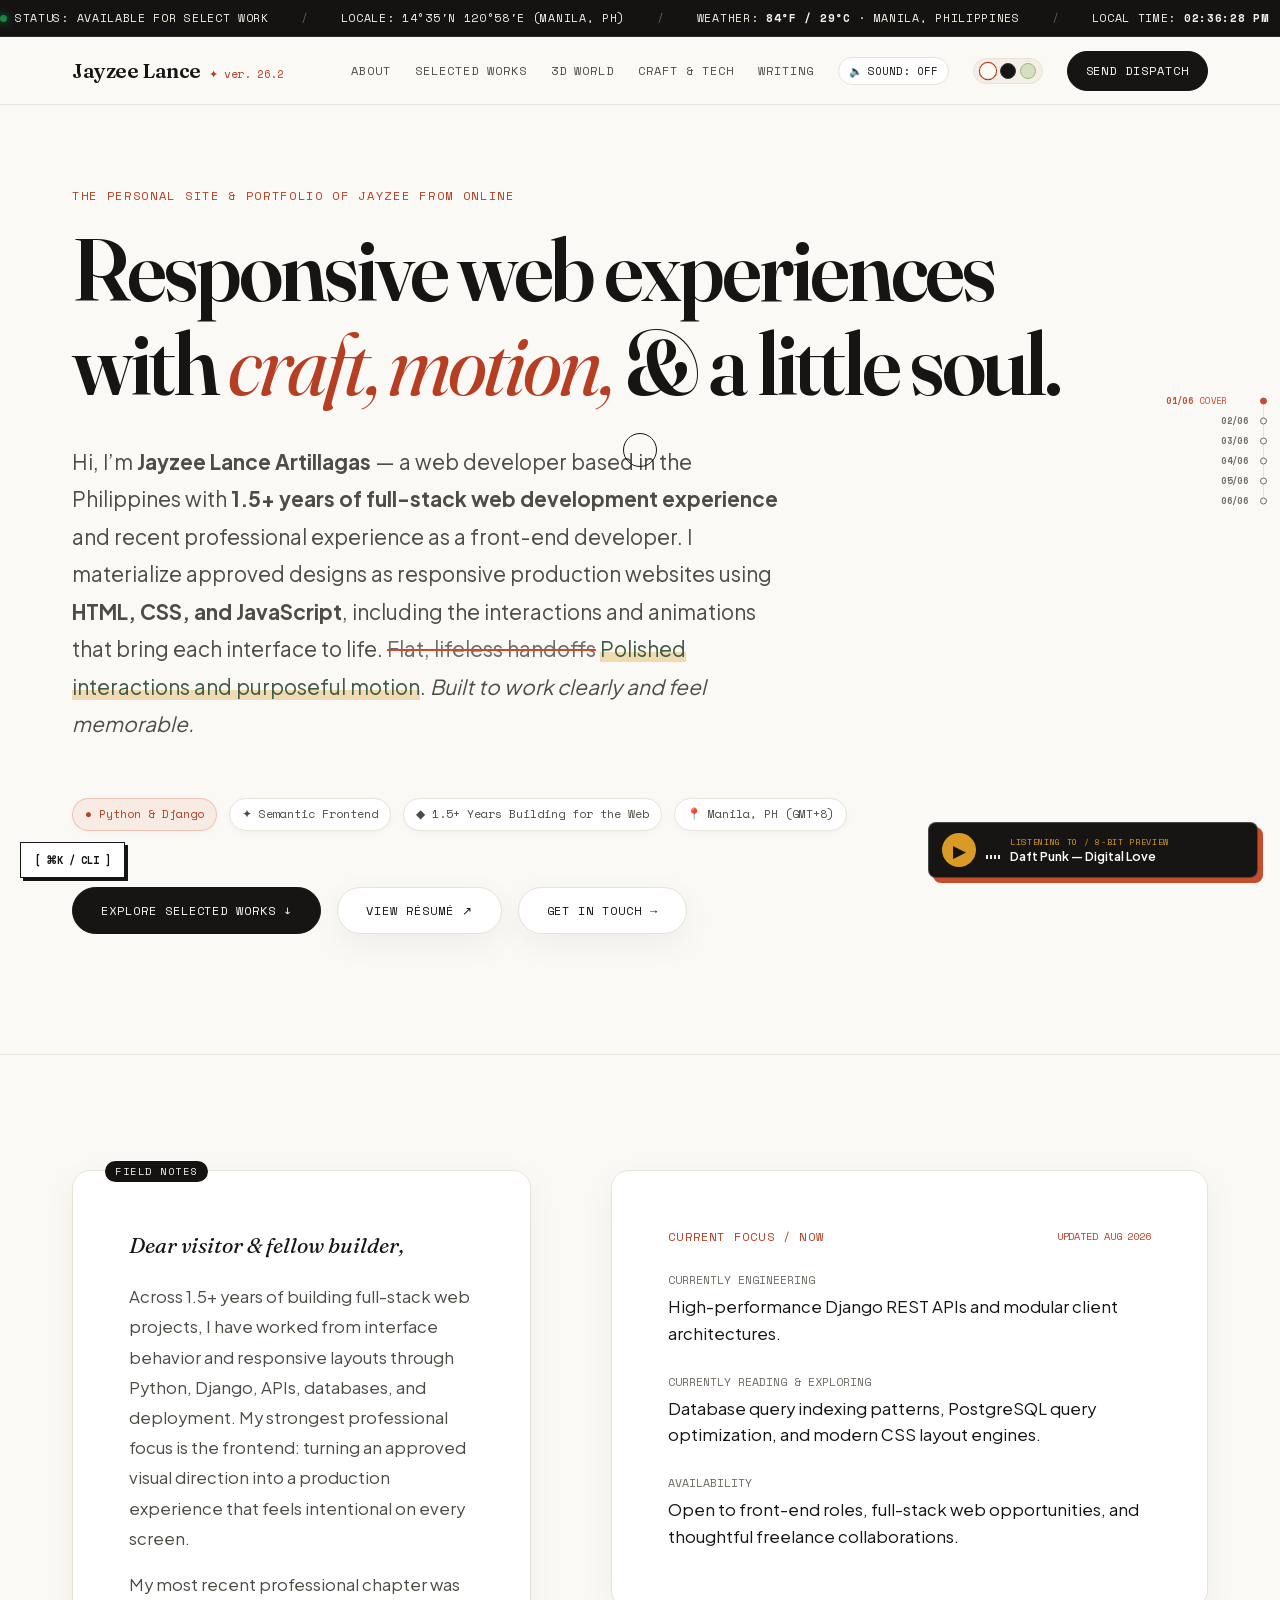
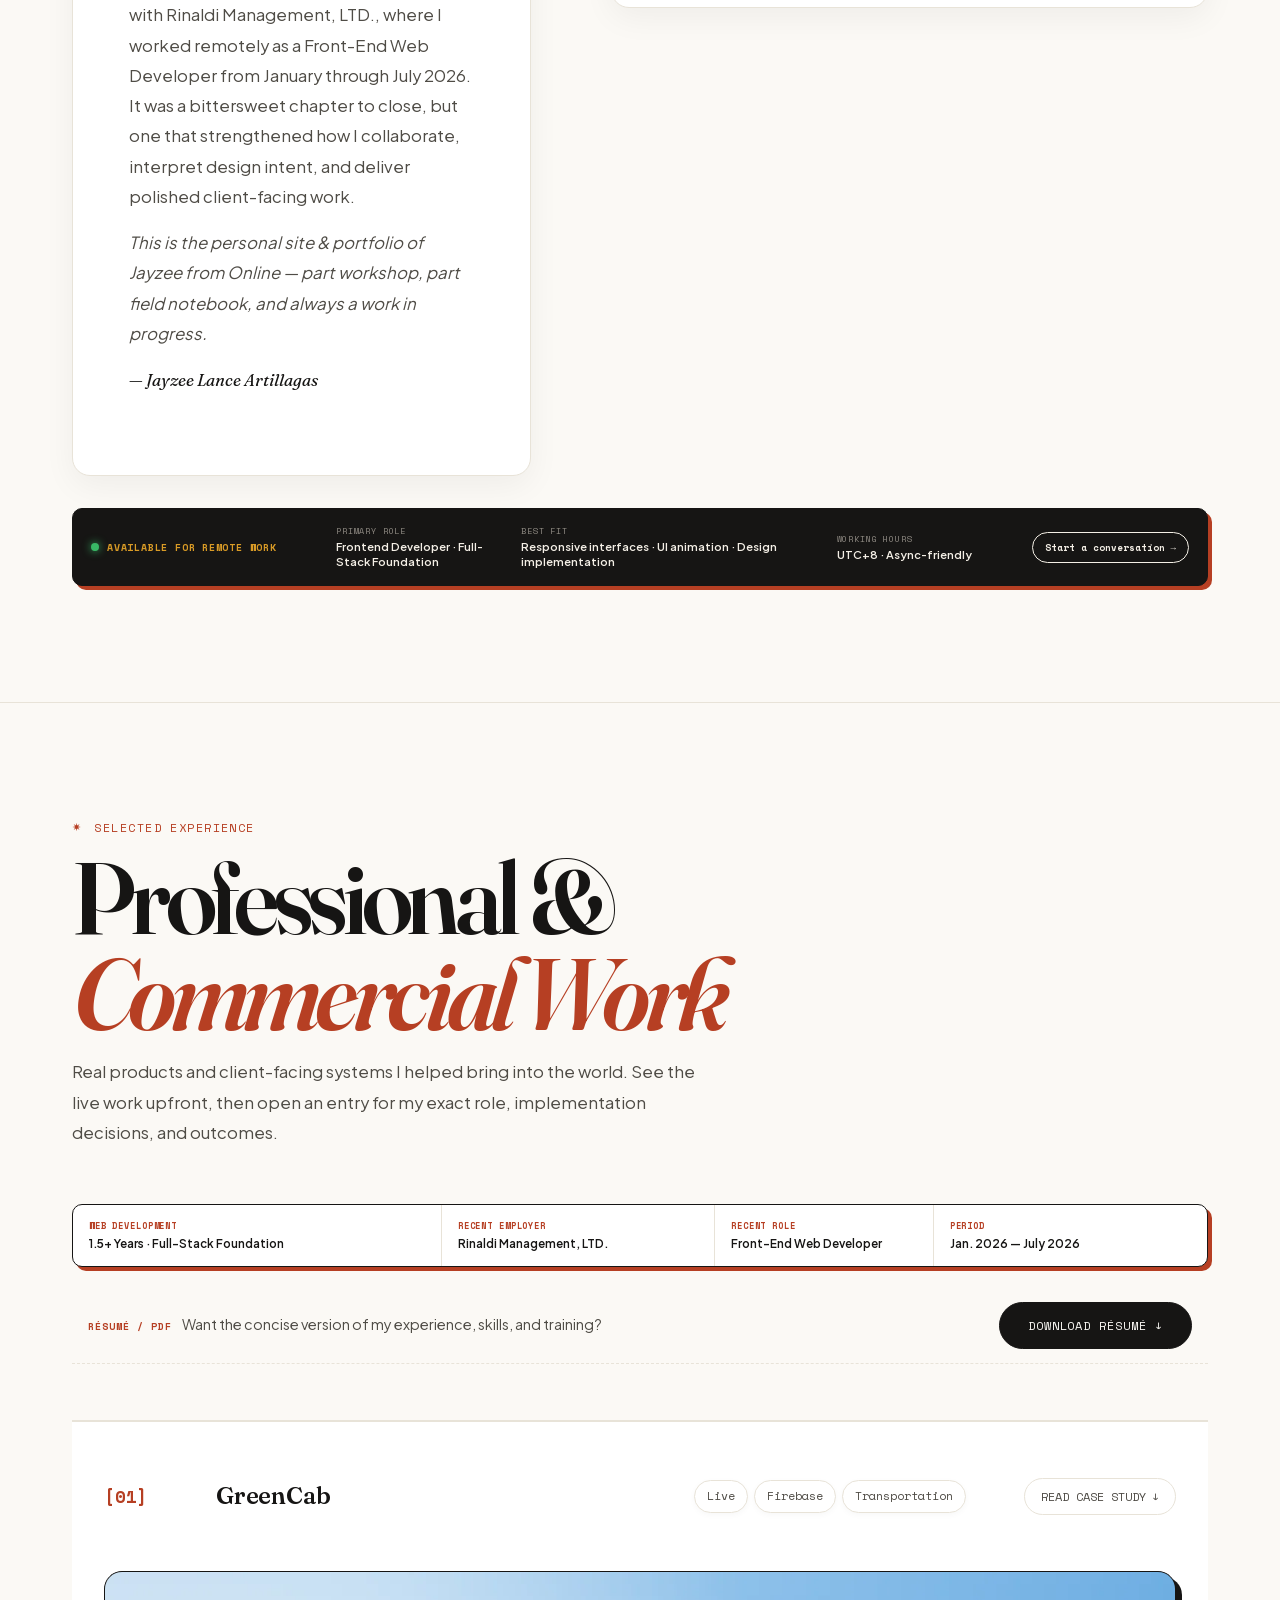
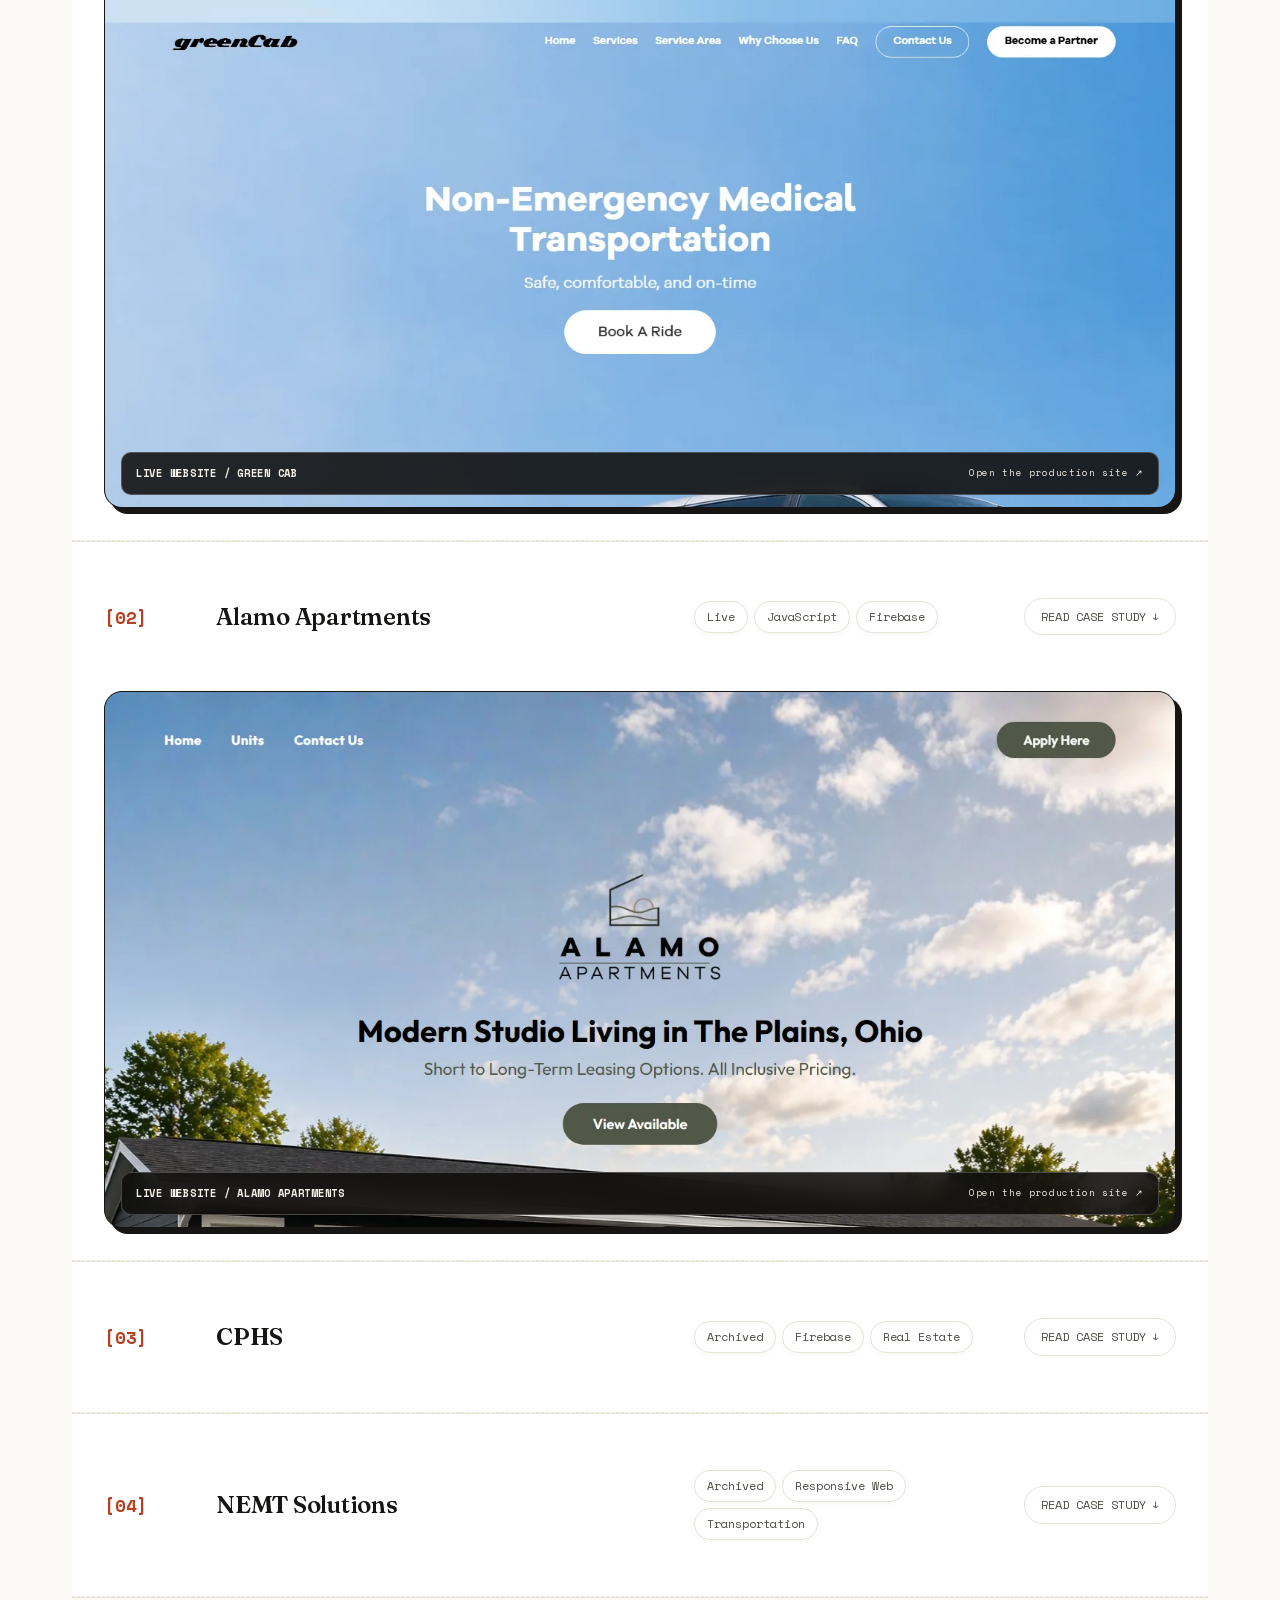
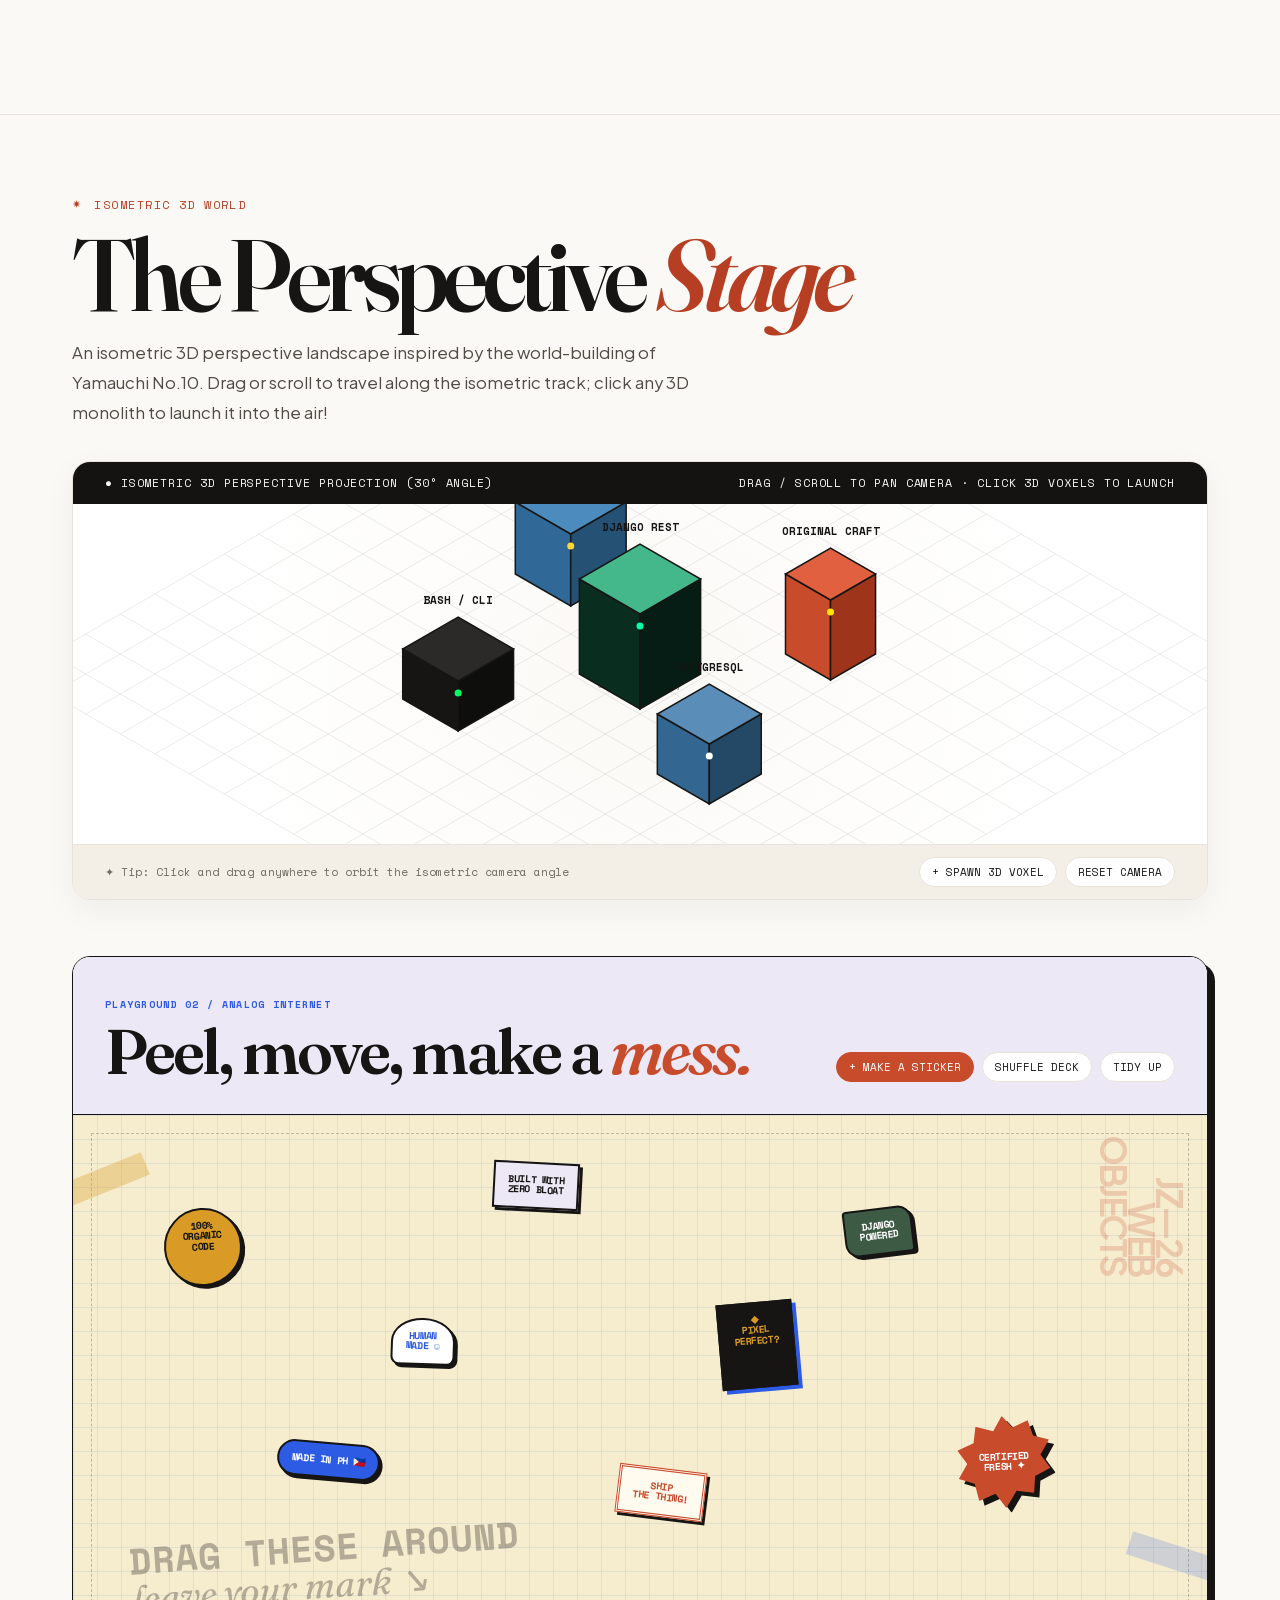
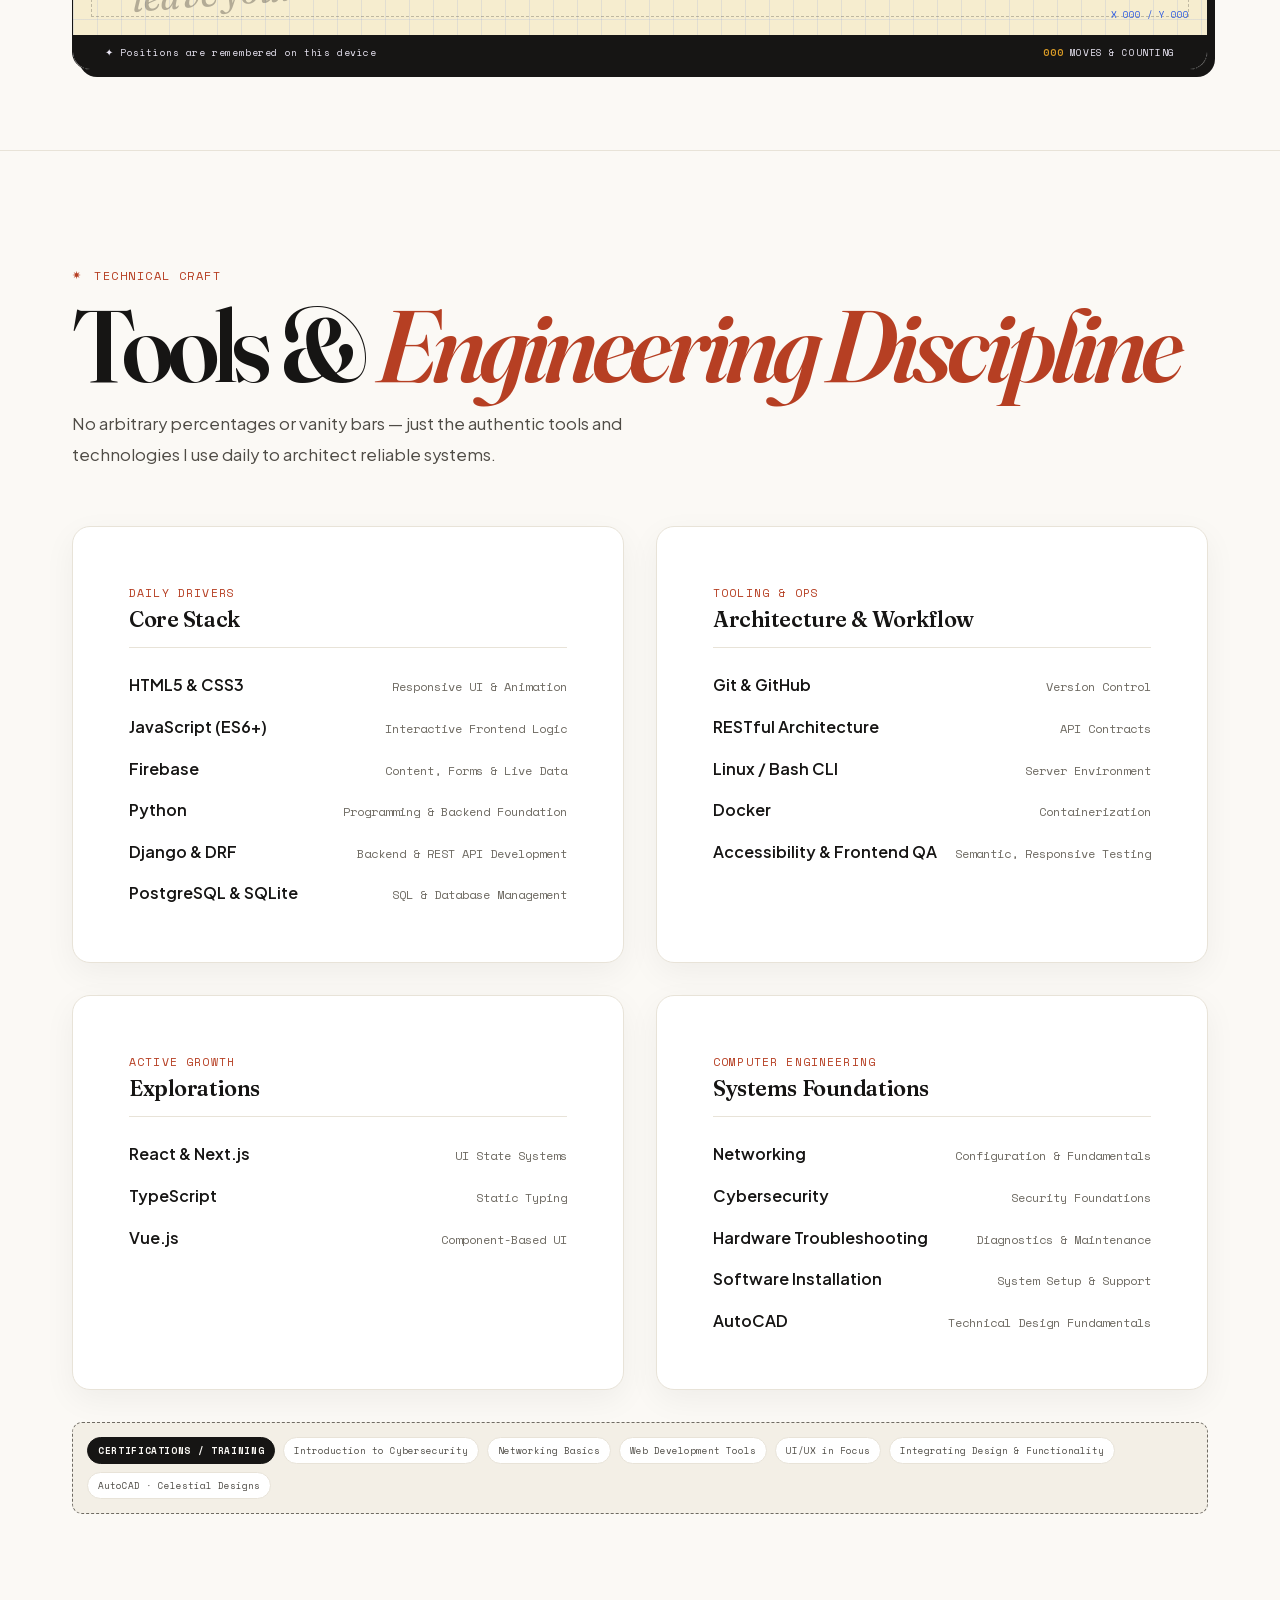
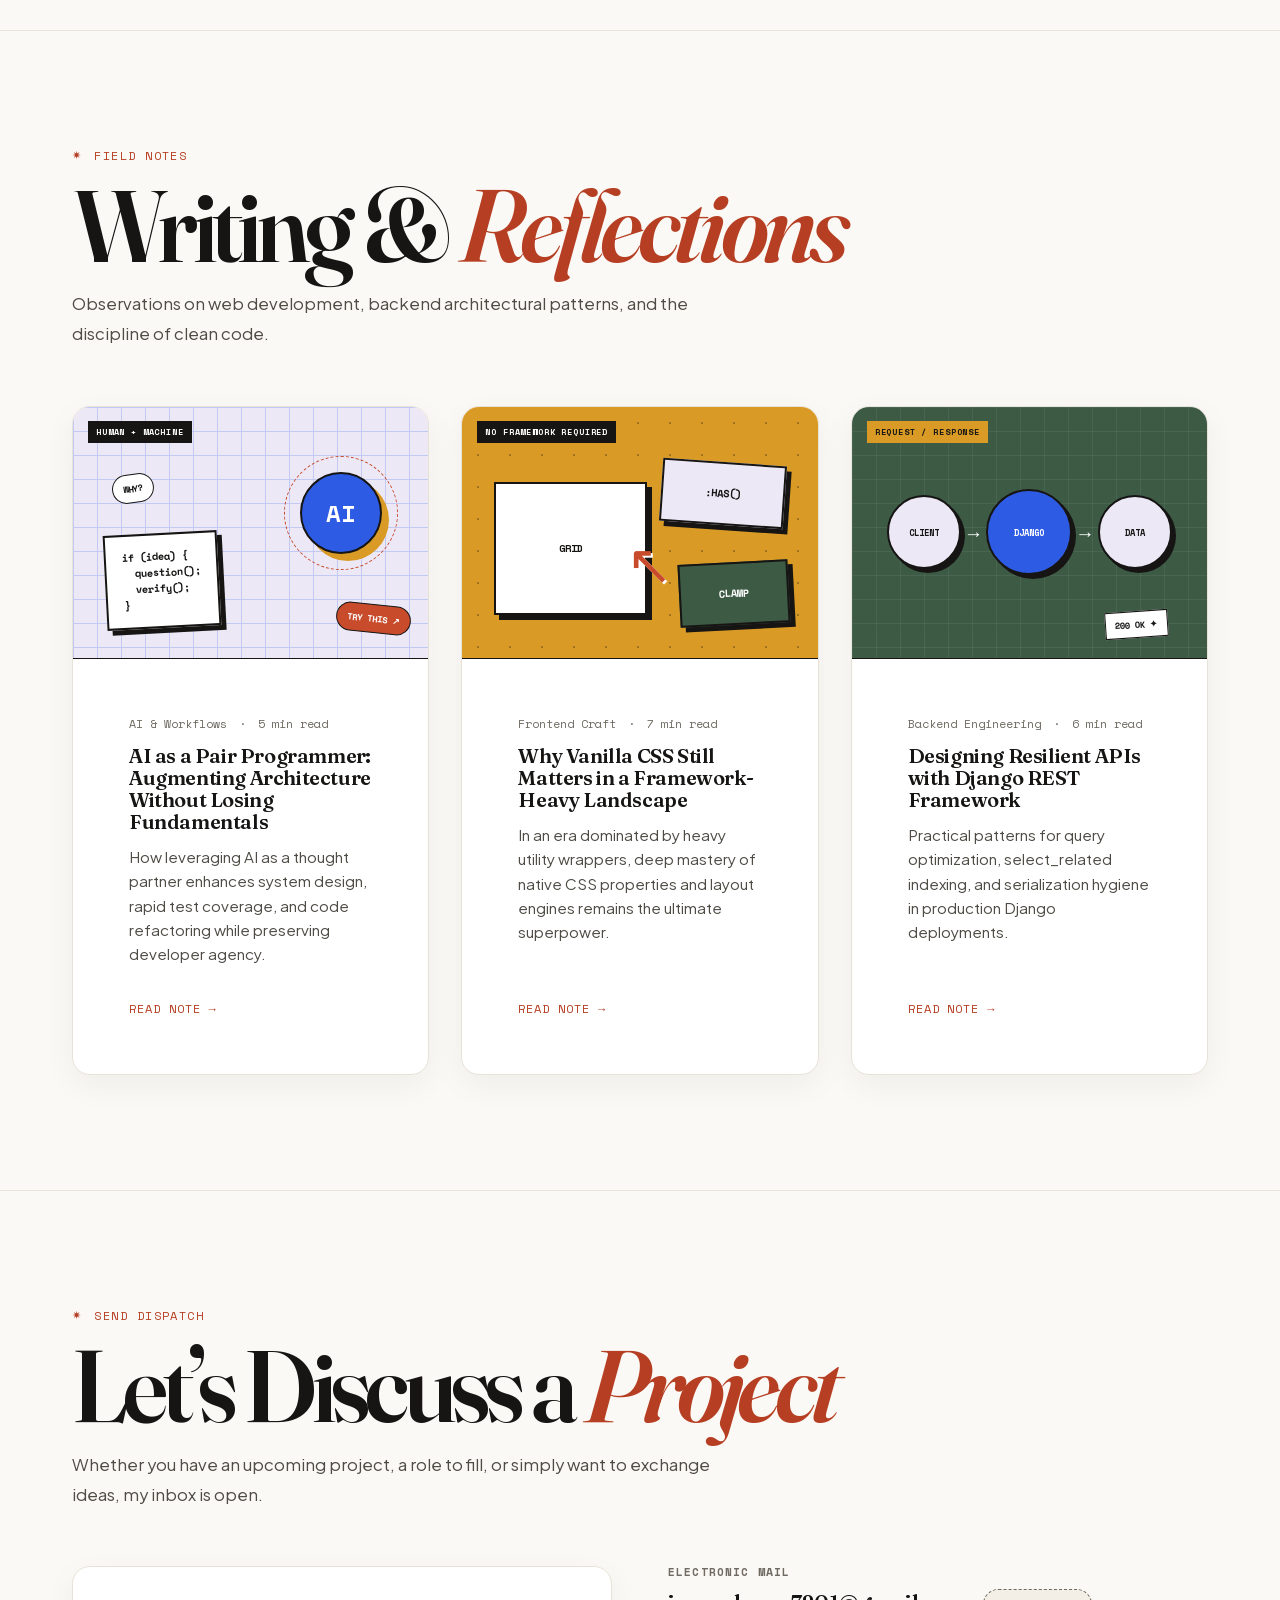
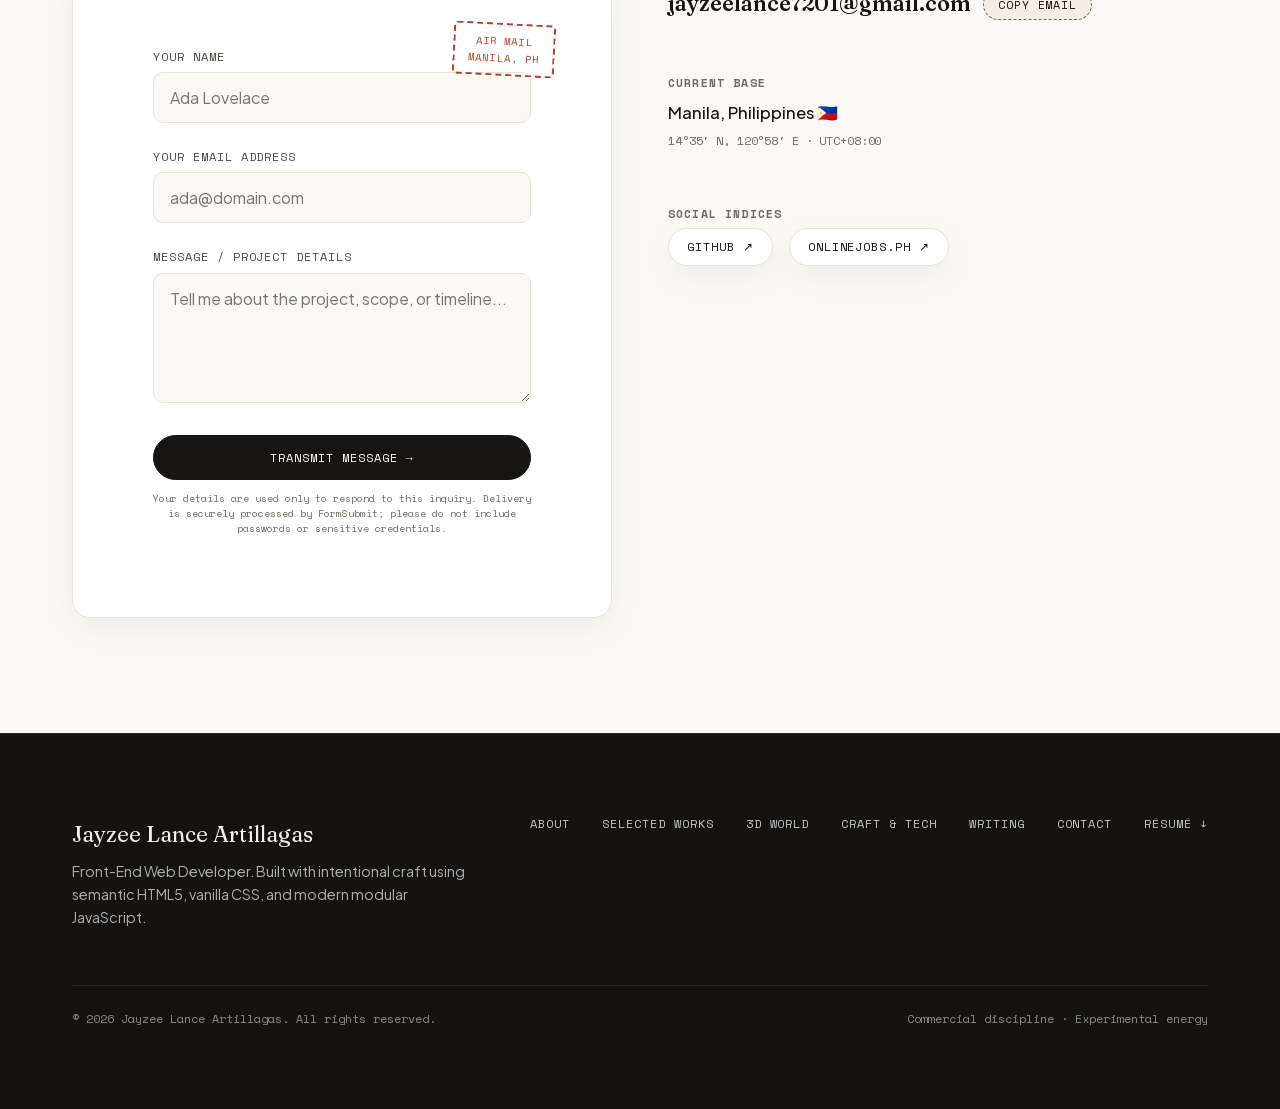
==== commit 0b602c0f: "Lead with visible work and clarify experience" ====
--- a/index.html
+++ b/index.html
@@ -6,7 +6,7 @@
 
   
   <title>Jayzee Lance Artillagas — Front-End Web Developer</title>
-  <meta name="description" content="The portfolio of front-end web developer Jayzee Lance Artillagas. Responsive interfaces, JavaScript interactions, CSS animation, and design-to-production implementation.">
+  <meta name="description" content="Jayzee Lance Artillagas is a frontend developer with 1.5+ years of full-stack web development experience, specializing in responsive design implementation, JavaScript interaction, and CSS animation.">
   <meta name="author" content="Jayzee Lance Artillagas">
   <meta name="robots" content="index, follow">
   <meta name="theme-color" content="#fbf9f5">
@@ -34,7 +34,7 @@
   <link rel="preload" href="assets/fonts/space-mono-regular.woff2" as="font" type="font/woff2" crossorigin>
 
   
-  <link rel="stylesheet" href="css/site.css?v=26.16">
+  <link rel="stylesheet" href="css/site.css?v=26.17">
 
   
   <script type="application/ld+json">
@@ -202,7 +202,7 @@
         </h1>
 
         <p class="hero__subtext">
-          Hi, I’m <strong>Jayzee Lance Artillagas</strong> — a front-end web developer based in the Philippines.
+          Hi, I’m <strong>Jayzee Lance Artillagas</strong> — a web developer based in the Philippines with <strong>1.5+ years of full-stack web development experience</strong> and recent professional experience as a front-end developer.
           I materialize approved designs as responsive production websites using <strong>HTML, CSS, and JavaScript</strong>, including the interactions and animations that bring each interface to life.
           <del>Flat, lifeless handoffs</del> <ins>Polished interactions and purposeful motion</ins>. <em>Built to work clearly and feel memorable.</em>
         </p>
@@ -210,13 +210,16 @@
         <div class="hero__stamps">
           <span class="badge-stamp badge-stamp--accent">● Python &amp; Django</span>
           <span class="badge-stamp">✦ Semantic Frontend</span>
-          <span class="badge-stamp">⚡ Sub-Second Speed</span>
+          <span class="badge-stamp">◆ 1.5+ Years Building for the Web</span>
           <span class="badge-stamp">📍 Manila, PH (GMT+8)</span>
         </div>
 
         <div class="hero__actions">
           <a href="#works" class="btn btn--primary">
             Explore Selected Works ↓
+          </a>
+          <a href="assets/documents/jayzee-lance-artillagas-resume.pdf" class="btn btn--secondary" target="_blank" rel="noopener noreferrer">
+            View Résumé ↗
           </a>
           <a href="#contact" class="btn btn--secondary">
             Get in Touch →
@@ -235,14 +238,10 @@
             <p class="letter-card__salutation">Dear visitor &amp; fellow builder,</p>
             <div class="letter-card__body">
               <p>
-                I believe the most compelling digital experiences are born from clarity rather than complexity. 
-                Instead of over-engineering with unnecessary layers, I prioritize solid fundamentals: semantic HTML, 
-                thoughtful CSS architecture, and battle-tested backend frameworks like Django.
+                Across 1.5+ years of building full-stack web projects, I have worked from interface behavior and responsive layouts through Python, Django, APIs, databases, and deployment. My strongest professional focus is the frontend: turning an approved visual direction into a production experience that feels intentional on every screen.
               </p>
               <p>
-                Whether designing a real-time data engine, structuring an e-commerce platform, or crafting 
-                accessible user interfaces, my goal is always to build software that is honest, fast, and 
-                satisfying to use.
+                My most recent professional chapter was with Rinaldi Management, LTD., where I worked remotely as a Front-End Web Developer from January through July 2026. It was a bittersweet chapter to close, but one that strengthened how I collaborate, interpret design intent, and deliver polished client-facing work.
               </p>
               <p><em>This is the personal site &amp; portfolio of Jayzee from Online — part workshop, part field notebook, and always a work in progress.</em></p>
               <p class="letter-card__signature">— Jayzee Lance Artillagas</p>
@@ -266,7 +265,7 @@
               </div>
               <div>
                 <p class="now-card__item-label">Availability</p>
-                <p class="now-card__item-text">Open for select full-stack roles and high-impact freelance collaborations.</p>
+                <p class="now-card__item-text">Open to front-end roles, full-stack web opportunities, and thoughtful freelance collaborations.</p>
               </div>
             </div>
           </div>
@@ -274,7 +273,7 @@
 
         <aside class="availability-strip fade-in-up" aria-label="Work availability">
           <span class="availability-strip__status"><i></i> AVAILABLE FOR REMOTE WORK</span>
-          <div><small>PRIMARY ROLE</small><strong>Frontend Developer</strong></div>
+          <div><small>PRIMARY ROLE</small><strong>Frontend Developer · Full-Stack Foundation</strong></div>
           <div><small>BEST FIT</small><strong>Responsive interfaces · UI animation · Design implementation</strong></div>
           <div><small>WORKING HOURS</small><strong>UTC+8 · Async-friendly</strong></div>
           <a href="#contact">Start a conversation →</a>
@@ -289,15 +288,15 @@
           <span class="section-meta">Selected Experience</span>
           <h2 class="section-heading">Professional &amp; <span class="text-italic text-terracotta">Commercial Work</span></h2>
           <p class="section-subheading">
-            Real products and client-facing systems I helped bring into the world. Hover to preview; open an entry for my role, implementation decisions, and outcomes.
+            Real products and client-facing systems I helped bring into the world. See the live work upfront, then open an entry for my exact role, implementation decisions, and outcomes.
           </p>
         </div>
 
         <div class="experience-ledger fade-in-up">
-          <span><small>CURRENT EXPERIENCE</small><strong>Rinaldi Management, LTD.</strong></span>
-          <span><small>ROLE</small><strong>Front-End Web Developer</strong></span>
+          <span><small>WEB DEVELOPMENT</small><strong>1.5+ Years · Full-Stack Foundation</strong></span>
+          <span><small>RECENT EMPLOYER</small><strong>Rinaldi Management, LTD.</strong></span>
+          <span><small>RECENT ROLE</small><strong>Front-End Web Developer</strong></span>
           <span><small>PERIOD</small><strong>Jan. 2026 — July 2026</strong></span>
-          <span><small>COLLABORATION</small><strong>Ohio, USA · Remote</strong></span>
         </div>
 
         <div class="resume-download fade-in-up">
@@ -324,18 +323,14 @@
               </span>
             </div>
 
+            <a class="work-item__showcase" href="https://greencab-new.web.app" target="_blank" rel="noopener noreferrer">
+              <img src="assets/images/project-greencab-showcase.webp" alt="GreenCab live transportation website homepage" width="1440" height="900" loading="lazy" decoding="async">
+              <span><strong>LIVE WEBSITE / GREEN CAB</strong><small>Open the production site ↗</small></span>
+            </a>
+
             
             <div class="work-item__drawer" id="drawer-1">
-              <div class="work-item__drawer-content">
-                <div class="work-item__preview-frame">
-                  <img
-                    class="work-item__preview-img work-item__preview-img--greencab"
-                    data-src="assets/images/project-greencab.png"
-                    alt="GreenCab transportation website project preview"
-                    width="600"
-                    height="375"
-                  >
-                </div>
+              <div class="work-item__drawer-content work-item__drawer-content--details-only">
                 <div class="work-item__case-study">
                   <div class="work-item__case-block">
                     <h4>The Objective</h4>
@@ -385,18 +380,14 @@
               </span>
             </div>
 
+            <a class="work-item__showcase" href="https://plainsstudio.com" target="_blank" rel="noopener noreferrer">
+              <img src="assets/images/project-alamo-showcase.webp" alt="Alamo Apartments live property website homepage" width="1440" height="900" loading="lazy" decoding="async">
+              <span><strong>LIVE WEBSITE / ALAMO APARTMENTS</strong><small>Open the production site ↗</small></span>
+            </a>
+
             
             <div class="work-item__drawer" id="drawer-2">
-              <div class="work-item__drawer-content">
-                <div class="work-item__preview-frame">
-                  <img
-                    class="work-item__preview-img"
-                    data-src="assets/images/project-alamo.png"
-                    alt="Alamo Apartments property leasing website project preview"
-                    width="600"
-                    height="375"
-                  >
-                </div>
+              <div class="work-item__drawer-content work-item__drawer-content--details-only">
                 <div class="work-item__case-study">
                   <div class="work-item__case-block">
                     <h4>The Objective</h4>
@@ -670,10 +661,7 @@
                 <span class="craft-card__tech">Docker</span>
                 <span class="craft-card__role">Containerization</span>
               </div>
-              <div class="craft-card__item">
-                <span class="craft-card__tech">On-Site SEO &amp; Vitals</span>
-                <span class="craft-card__role">Auditing &amp; INP</span>
-              </div>
+              <div class="craft-card__item"><span class="craft-card__tech">Accessibility &amp; Frontend QA</span><span class="craft-card__role">Semantic, Responsive Testing</span></div>
             </div>
           </div>
 
@@ -926,7 +914,7 @@
 
       <div class="colophon__bottom">
         <span>&copy; <span id="current-year"></span> Jayzee Lance Artillagas. All rights reserved.</span>
-        <span>Zero framework bloat · Sub-second delivery</span>
+        <span>Commercial discipline · Experimental energy</span>
       </div>
     </div>
   </footer>
@@ -945,6 +933,6 @@
   </section>
 
   
-  <script type="module" src="js/main.js?v=26.14"></script>
+  <script type="module" src="js/main.js?v=26.17"></script>
 </body>
 </html>
--- a/css/site.css
+++ b/css/site.css
@@ -944,9 +944,8 @@
   letter-spacing: 0.14em;
   color: var(--accent-terracotta);
   margin-bottom: var(--space-md);
-  display: flex;
-  align-items: center;
-  gap: 8px;
+  display: block;
+  overflow-wrap: anywhere;
 }
 
 .hero__headline {
@@ -1560,6 +1559,52 @@
   gap: 6px;
 }
 
+.work-item__showcase {
+  position: relative;
+  display: block;
+  margin: 0 var(--space-xl) var(--space-xl);
+  overflow: hidden;
+  border: 1px solid var(--ink-primary);
+  border-radius: var(--radius-lg);
+  background: var(--bg-dark);
+  box-shadow: 6px 6px 0 var(--ink-primary);
+  isolation: isolate;
+}
+
+.work-item__showcase img {
+  width: 100%;
+  aspect-ratio: 16 / 8;
+  object-fit: cover;
+  object-position: top center;
+  transition: transform 900ms var(--ease-editorial), filter 500ms var(--ease-editorial);
+}
+
+.work-item__showcase > span {
+  position: absolute;
+  right: 16px;
+  bottom: 16px;
+  left: 16px;
+  display: flex;
+  align-items: center;
+  justify-content: space-between;
+  gap: 16px;
+  padding: 12px 14px;
+  border: 1px solid rgba(255, 255, 255, .22);
+  border-radius: var(--radius-md);
+  color: #f4efe6;
+  background: rgba(15, 14, 13, .88);
+  backdrop-filter: blur(10px);
+  transform: translateY(4px);
+  transition: transform var(--duration-normal) var(--ease-editorial), background-color var(--duration-normal);
+}
+
+.work-item__showcase strong,
+.work-item__showcase small { font-family: var(--font-mono); letter-spacing: .07em; }
+.work-item__showcase strong { font-size: .66rem; }
+.work-item__showcase small { color: #f4efe6; font-size: .58rem; }
+.work-item__showcase:hover img { filter: saturate(1.05); transform: scale(1.018); }
+.work-item__showcase:hover > span { background: rgba(182, 63, 35, .94); transform: translateY(0); }
+
 .work-item__toggle-btn {
   display: inline-flex;
   align-items: center;
@@ -1608,6 +1653,9 @@
   gap: var(--space-3xl);
   align-items: start;
 }
+
+.work-item__drawer-content--details-only { grid-template-columns: 1fr; }
+.work-item__drawer-content--details-only .work-item__case-study { width: min(900px, 100%); margin-inline: auto; }
 
 .work-item__preview-frame {
   position: relative;
@@ -1724,6 +1772,9 @@
     grid-column: 2 / -1;
     justify-self: start;
   }
+  .work-item__showcase { margin: 0 var(--space-md) var(--space-xl); box-shadow: 4px 4px 0 var(--ink-primary); }
+  .work-item__showcase img { aspect-ratio: 16 / 10; }
+  .work-item__showcase > span { right: 10px; bottom: 10px; left: 10px; align-items: flex-start; flex-direction: column; gap: 2px; }
   .work-item__drawer-content {
     grid-template-columns: 1fr;
     padding: var(--space-2xl) var(--space-md);
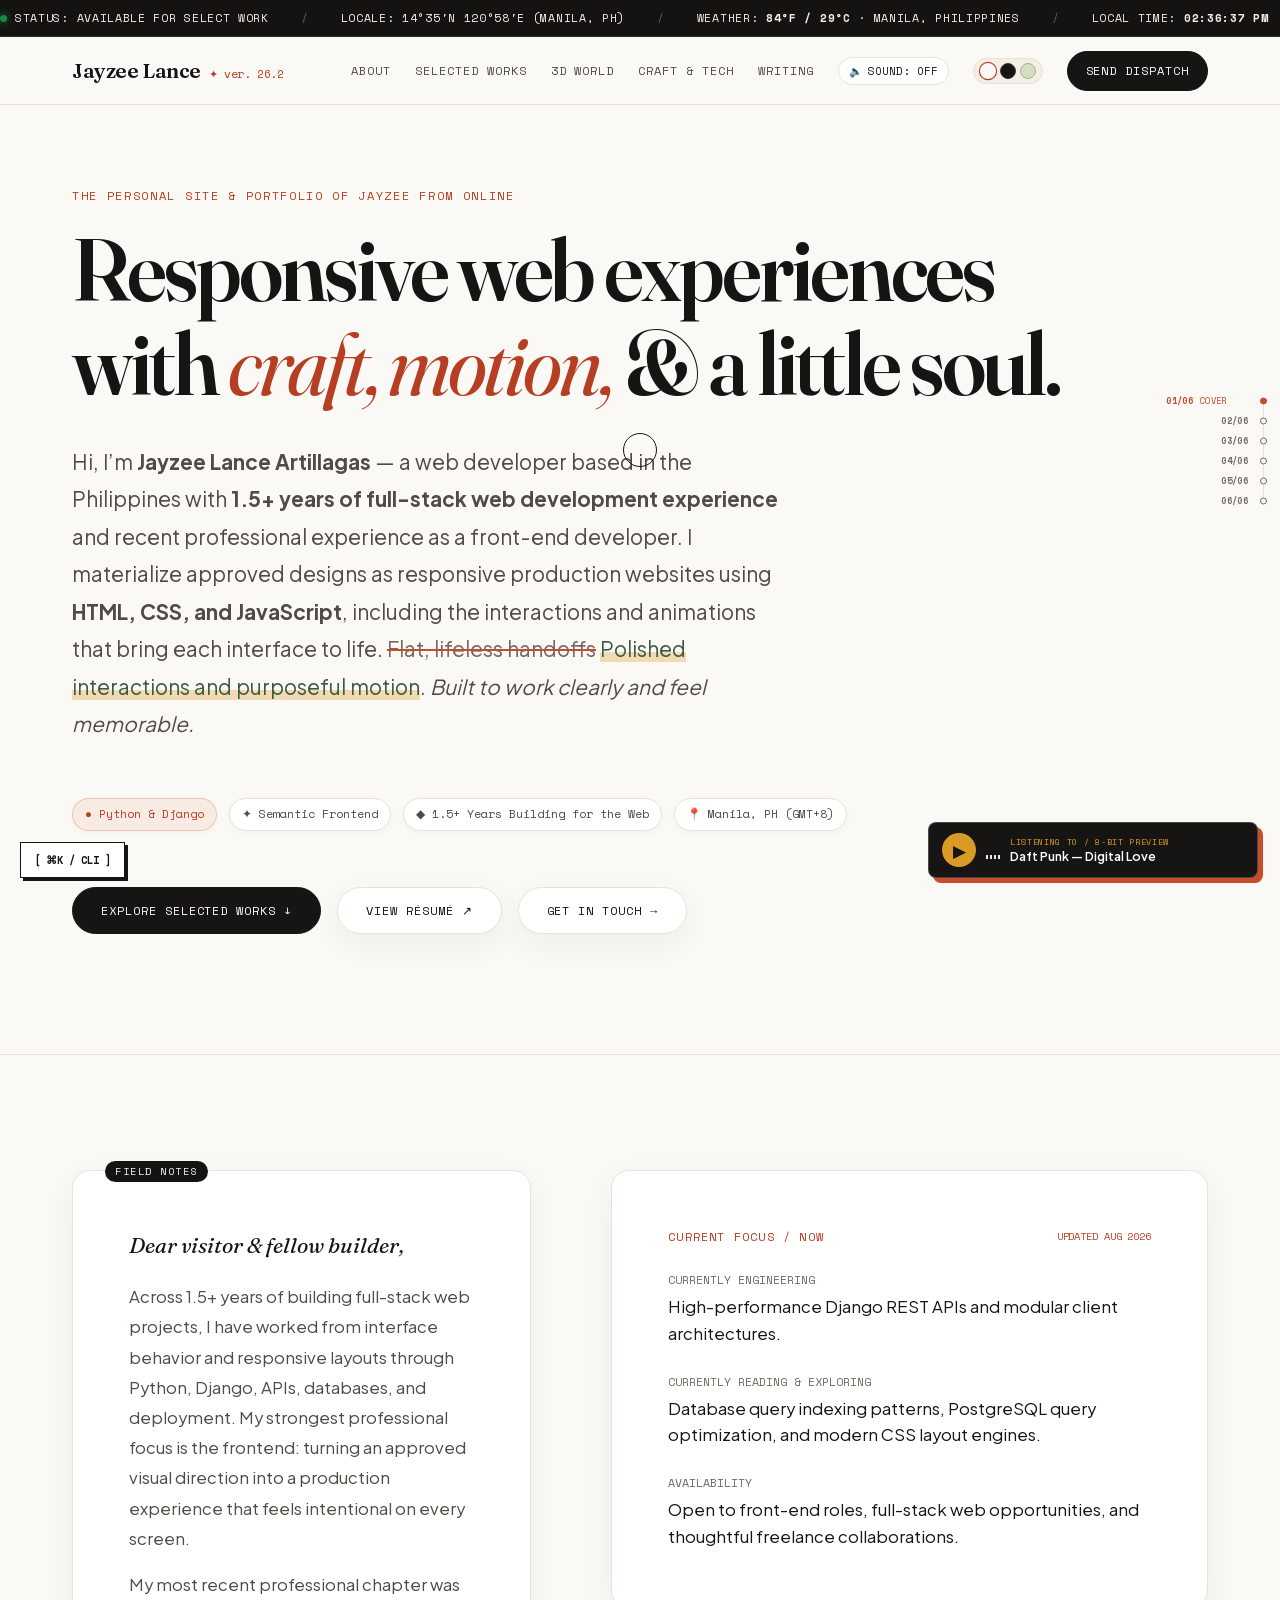
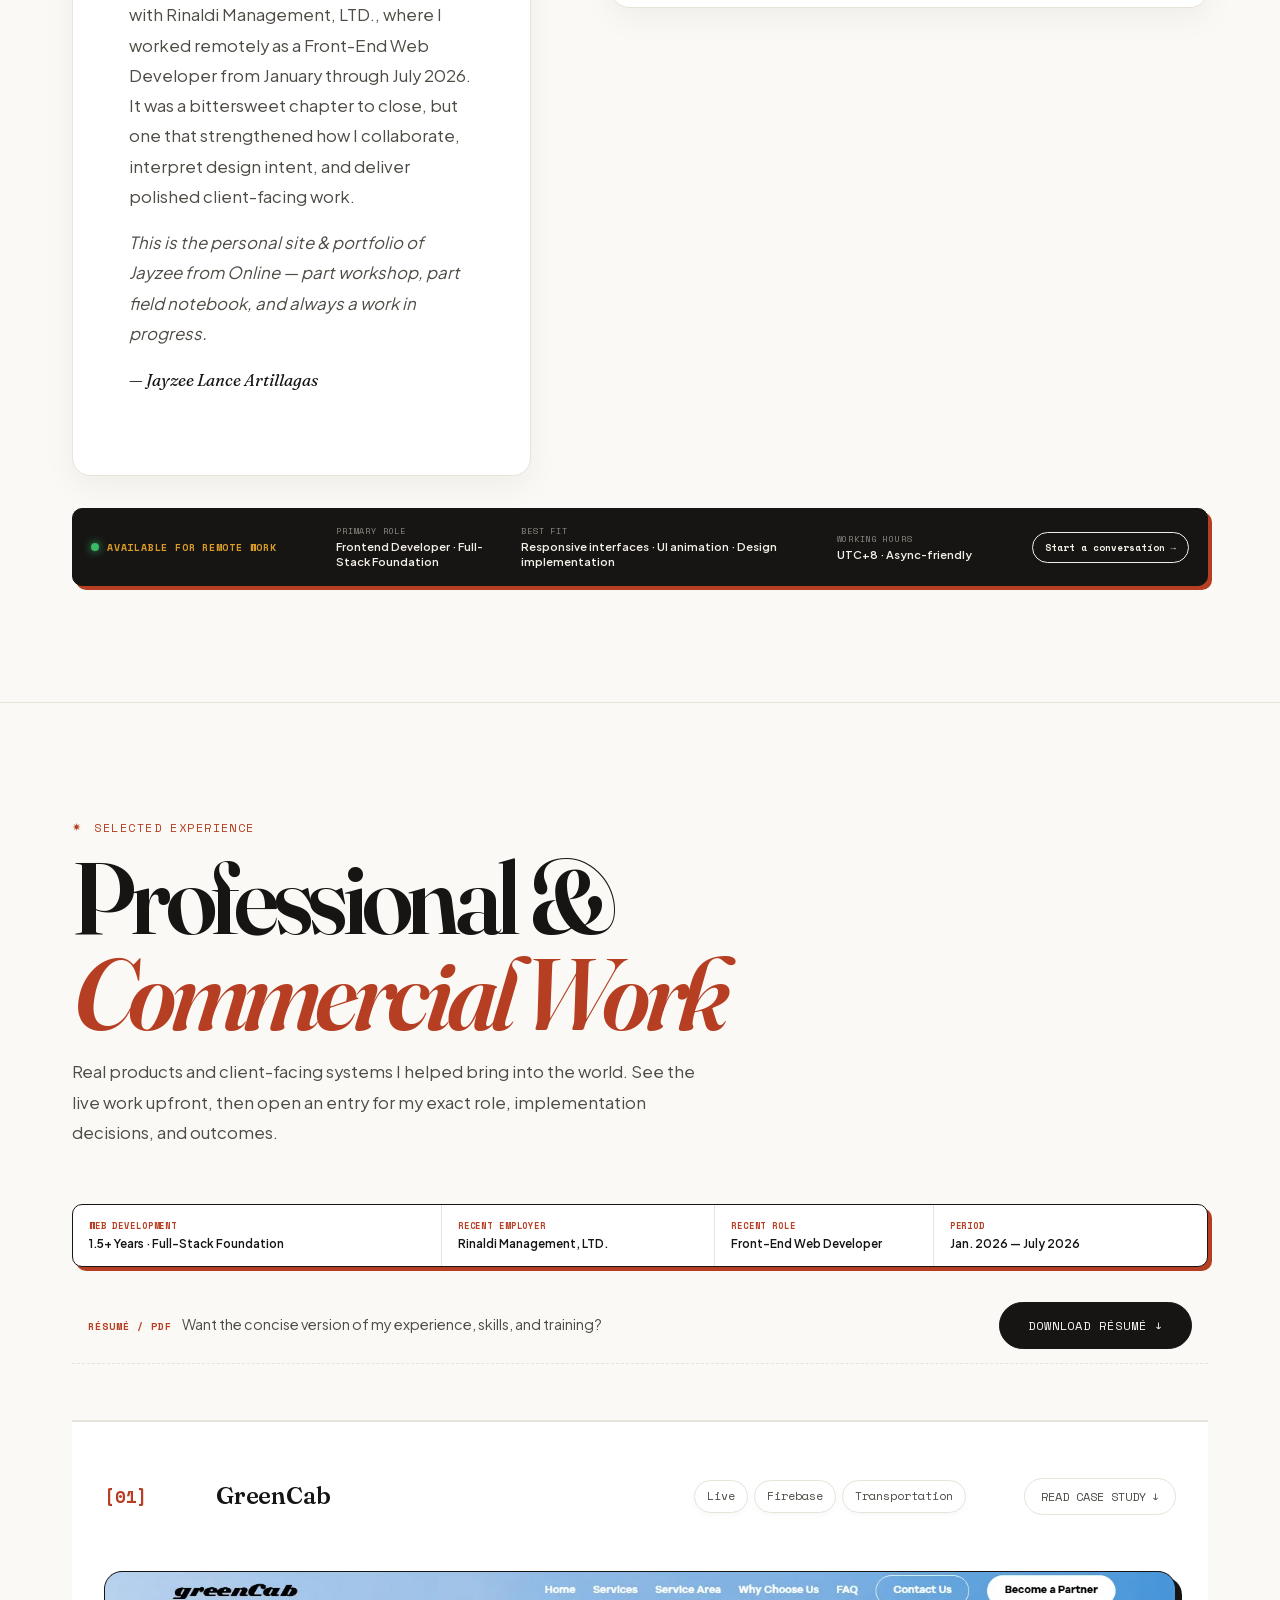
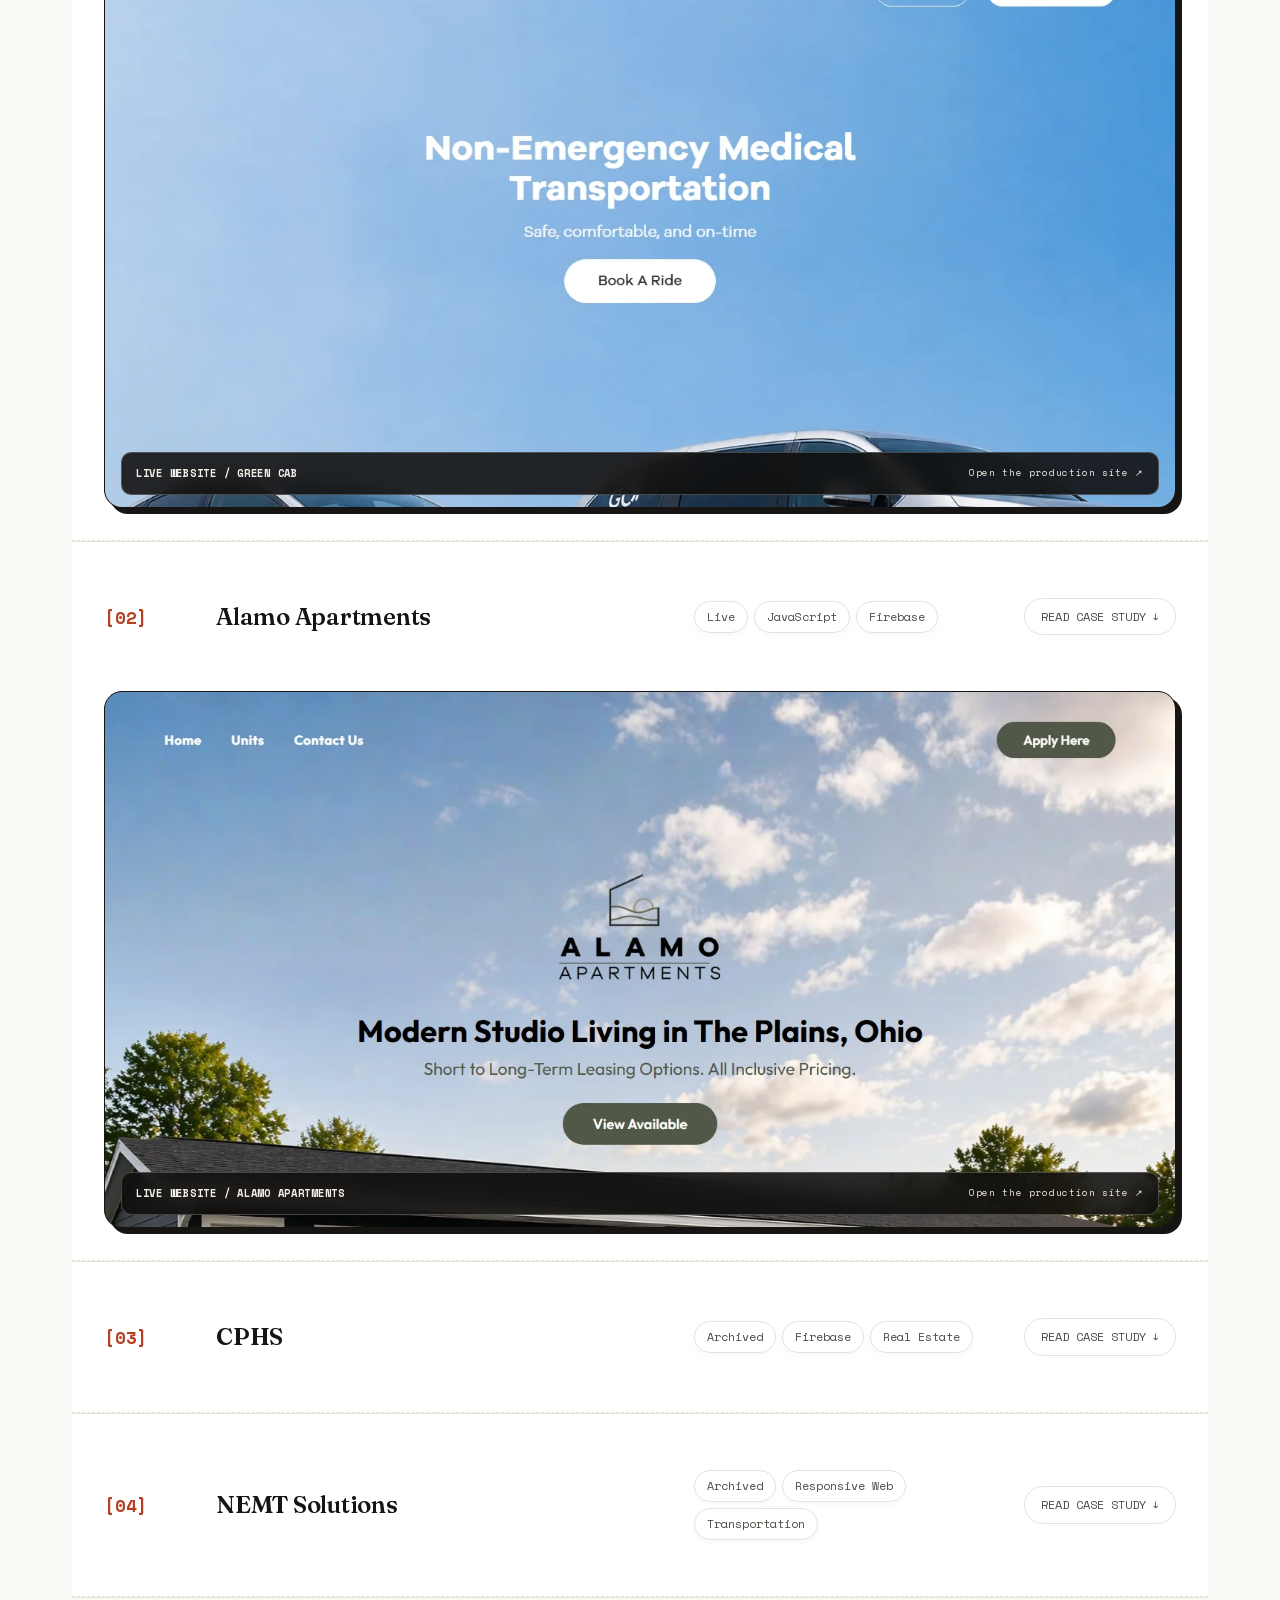
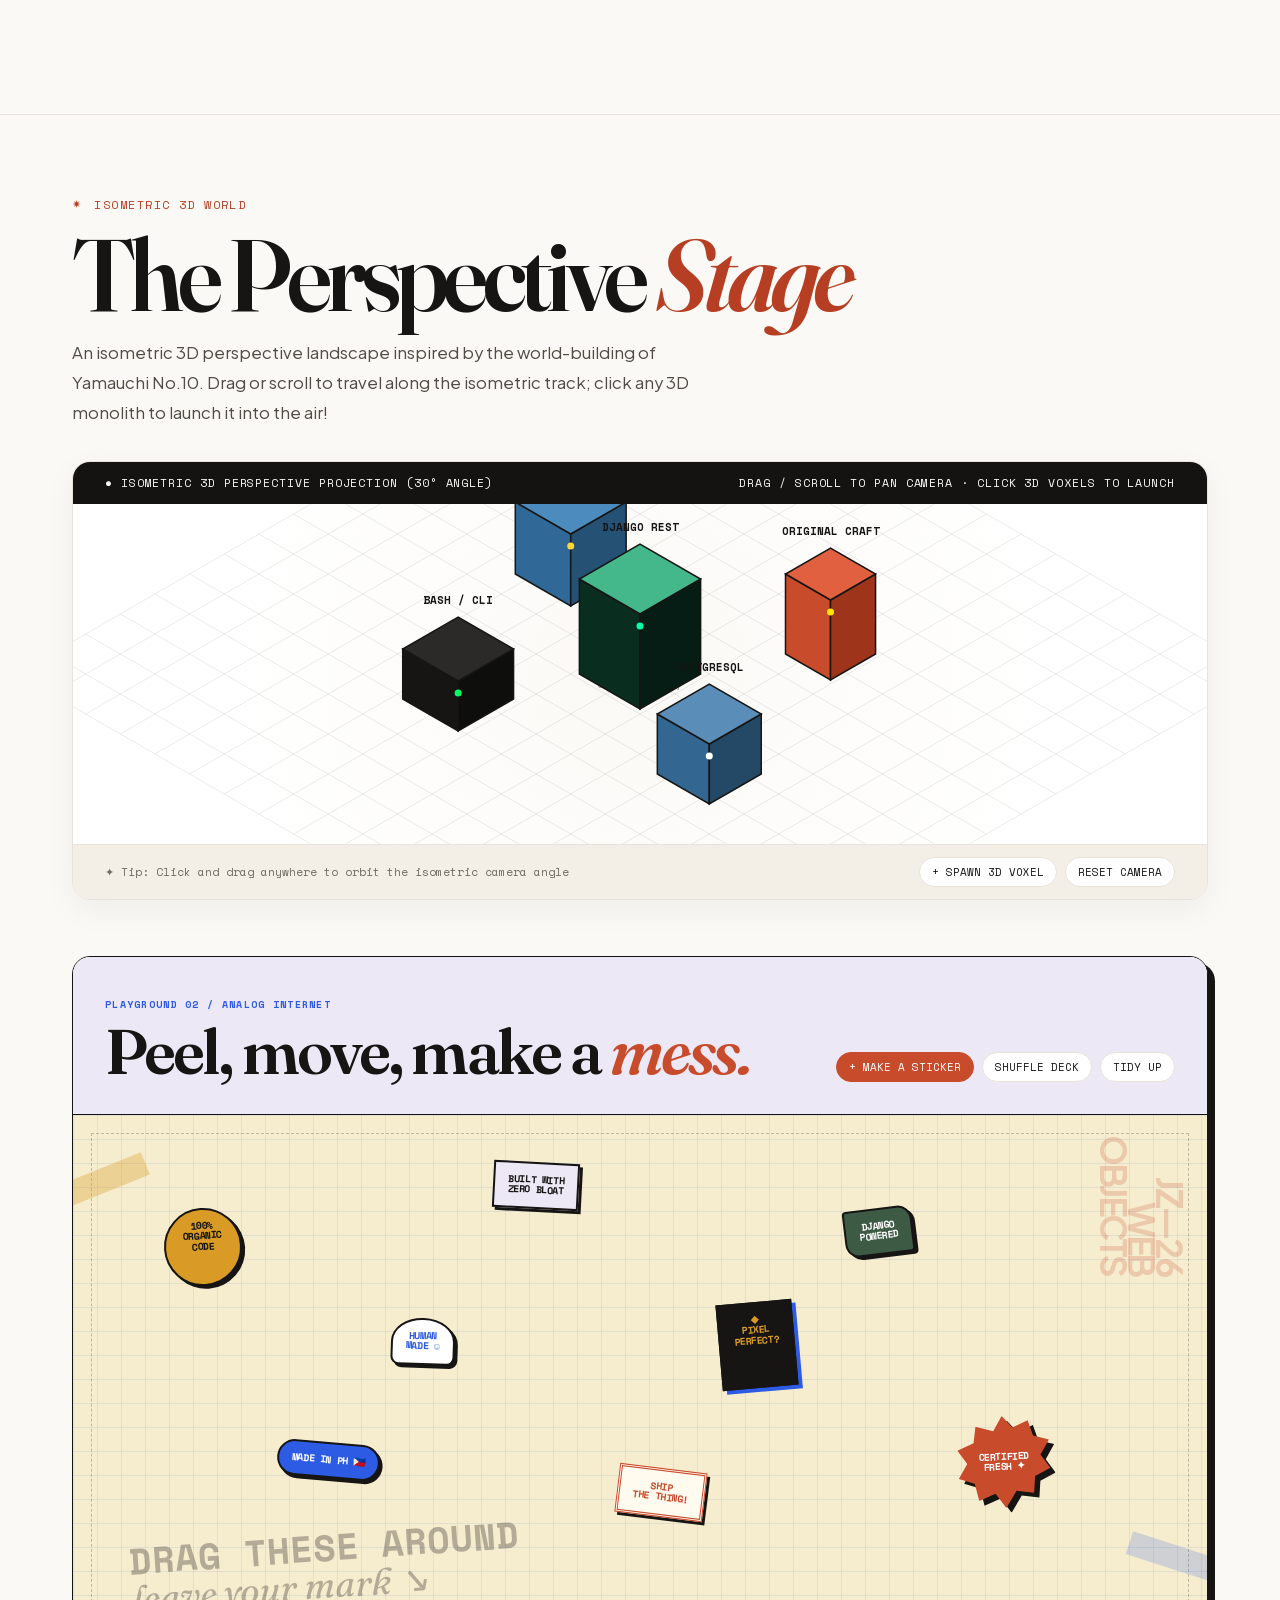
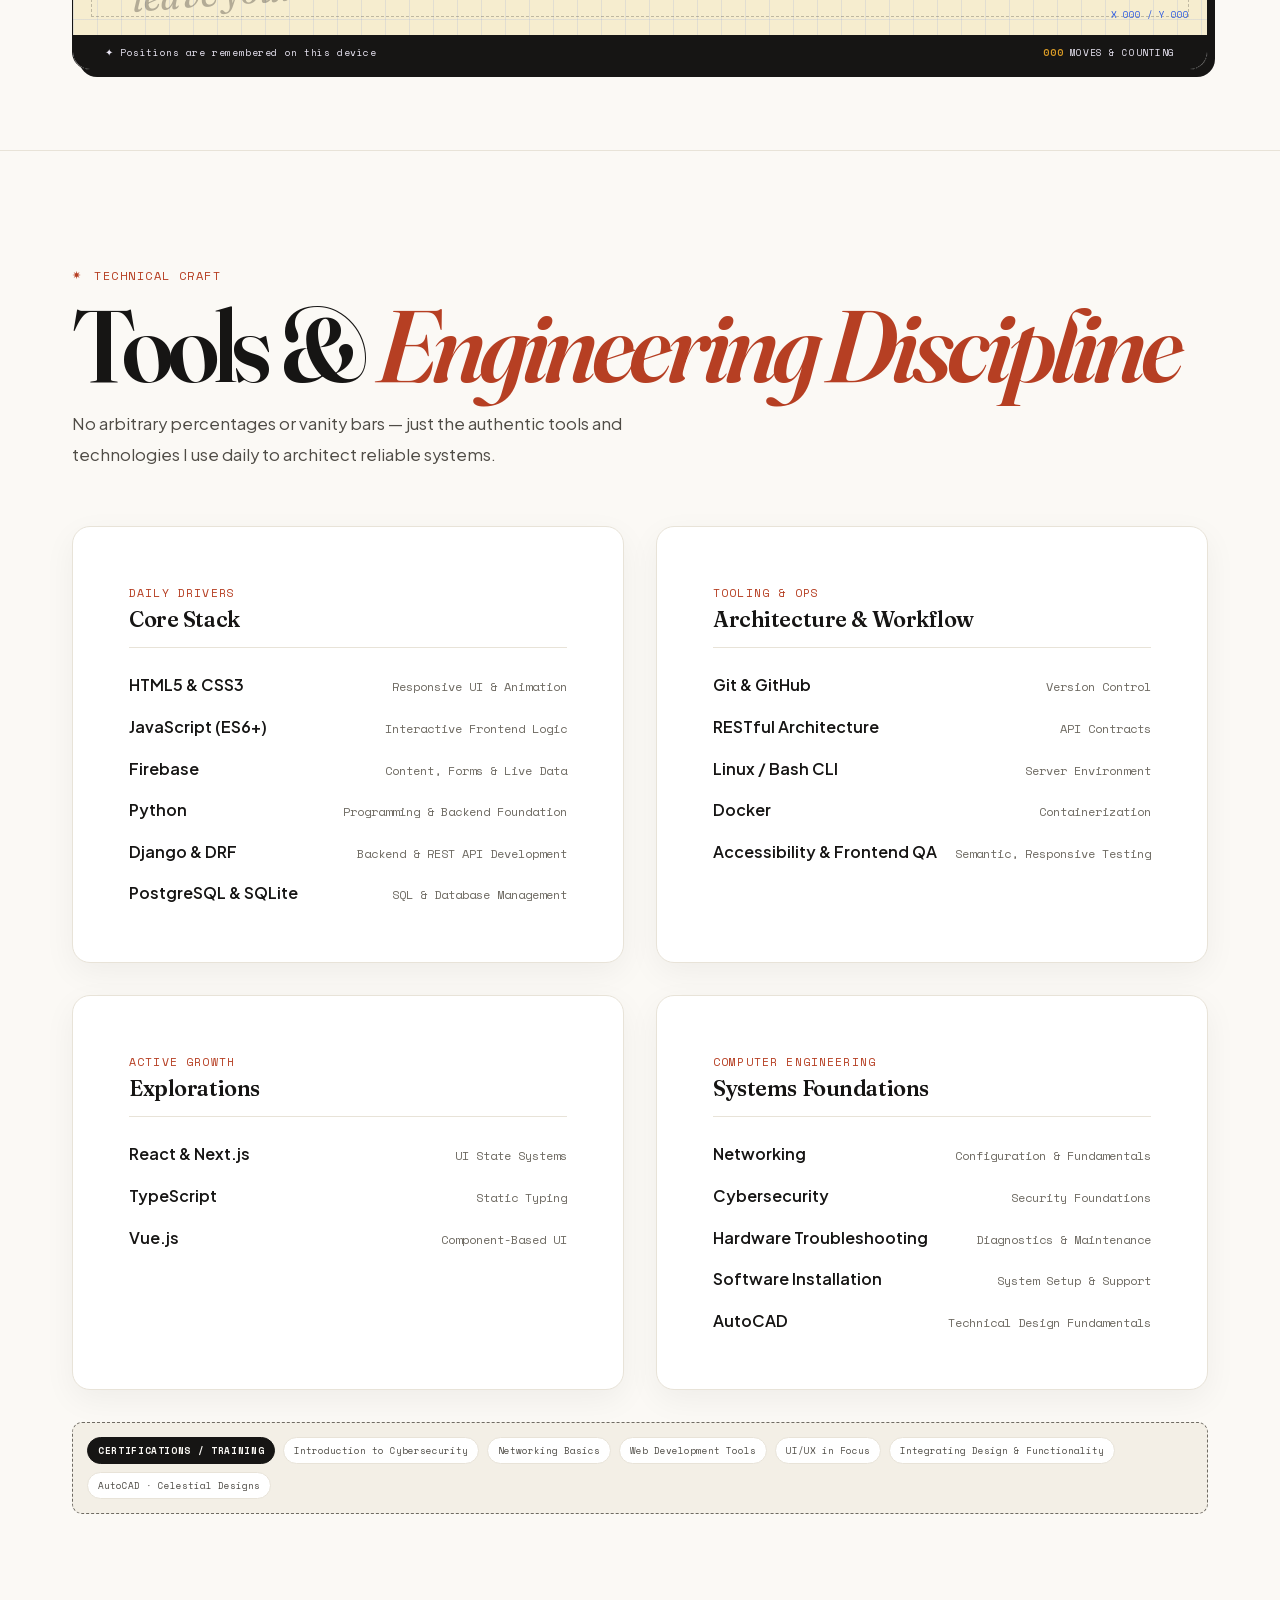
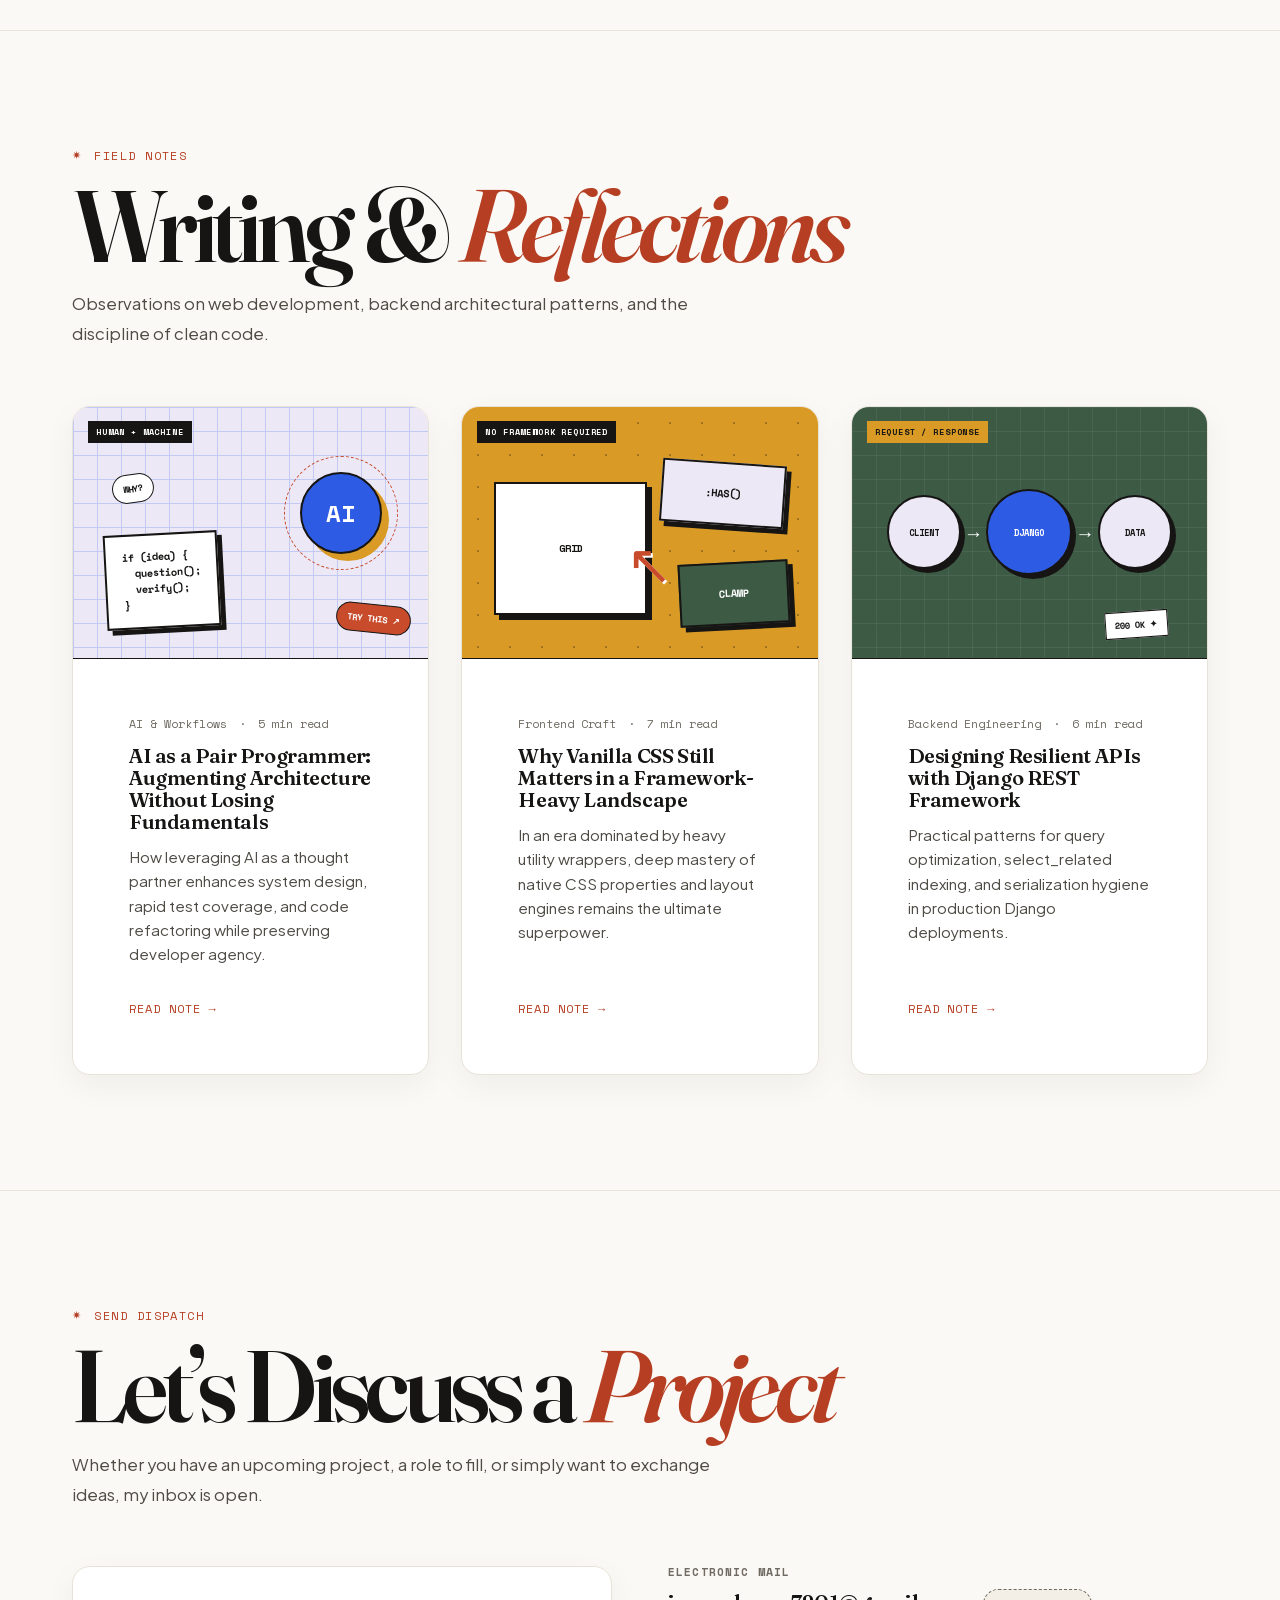
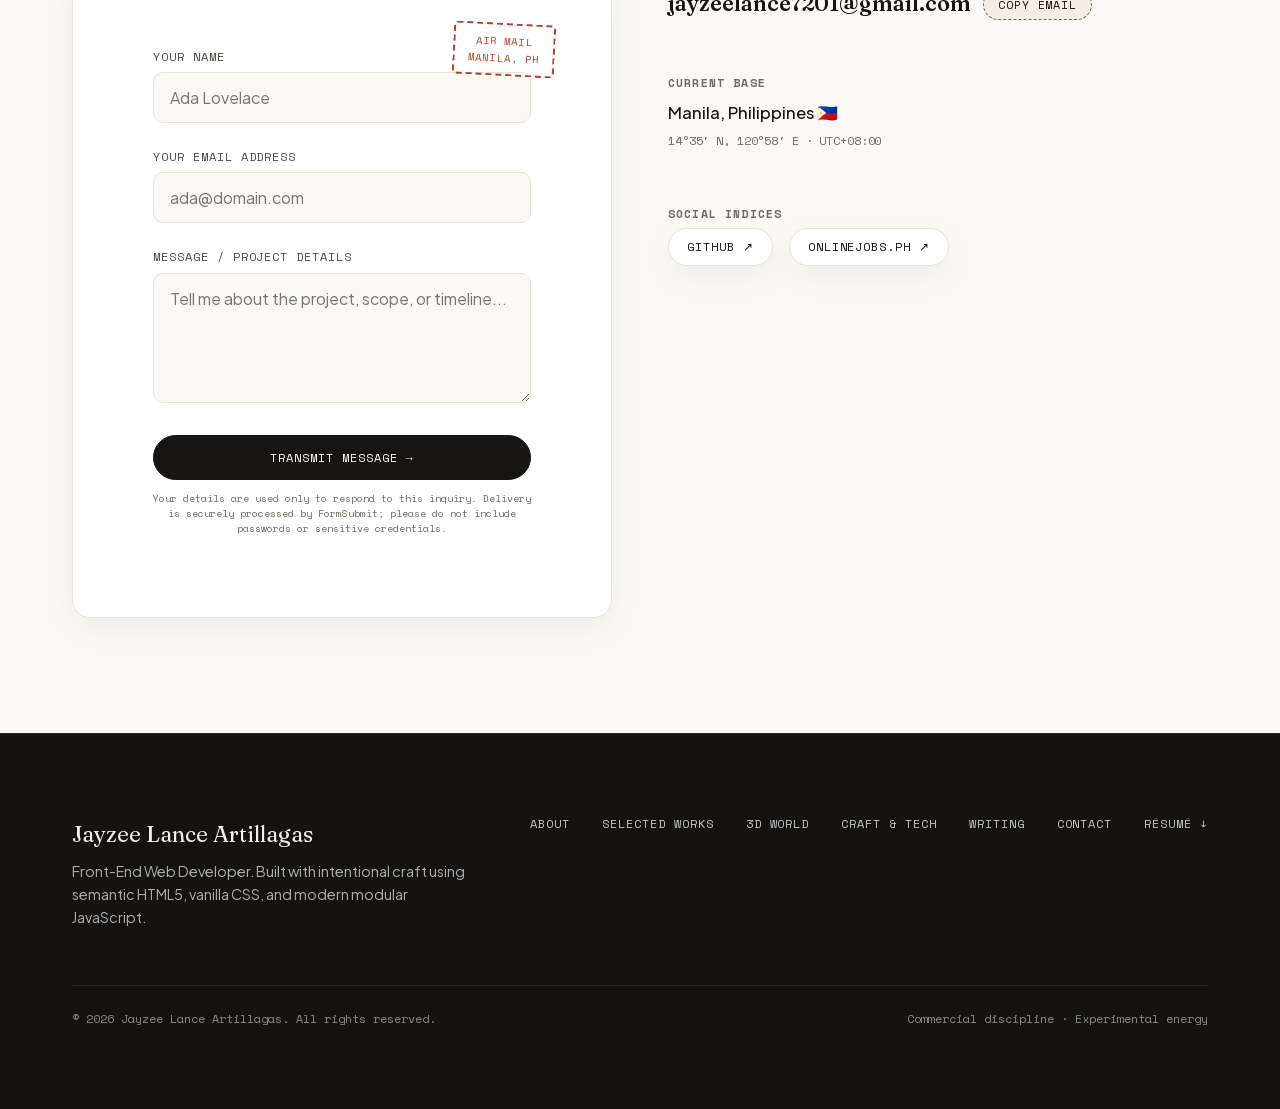
==== commit d50b8abc: "Crop GreenCab showcase to navbar" ====
--- a/index.html
+++ b/index.html
@@ -34,7 +34,7 @@
   <link rel="preload" href="assets/fonts/space-mono-regular.woff2" as="font" type="font/woff2" crossorigin>
 
   
-  <link rel="stylesheet" href="css/site.css?v=26.17">
+  <link rel="stylesheet" href="css/site.css?v=26.18">
 
   
   <script type="application/ld+json">
@@ -323,7 +323,7 @@
               </span>
             </div>
 
-            <a class="work-item__showcase" href="https://greencab-new.web.app" target="_blank" rel="noopener noreferrer">
+            <a class="work-item__showcase work-item__showcase--greencab" href="https://greencab-new.web.app" target="_blank" rel="noopener noreferrer">
               <img src="assets/images/project-greencab-showcase.webp" alt="GreenCab live transportation website homepage" width="1440" height="900" loading="lazy" decoding="async">
               <span><strong>LIVE WEBSITE / GREEN CAB</strong><small>Open the production site ↗</small></span>
             </a>
--- a/css/site.css
+++ b/css/site.css
@@ -1578,6 +1578,8 @@
   object-position: top center;
   transition: transform 900ms var(--ease-editorial), filter 500ms var(--ease-editorial);
 }
+
+.work-item__showcase--greencab img { object-position: center 38%; }
 
 .work-item__showcase > span {
   position: absolute;
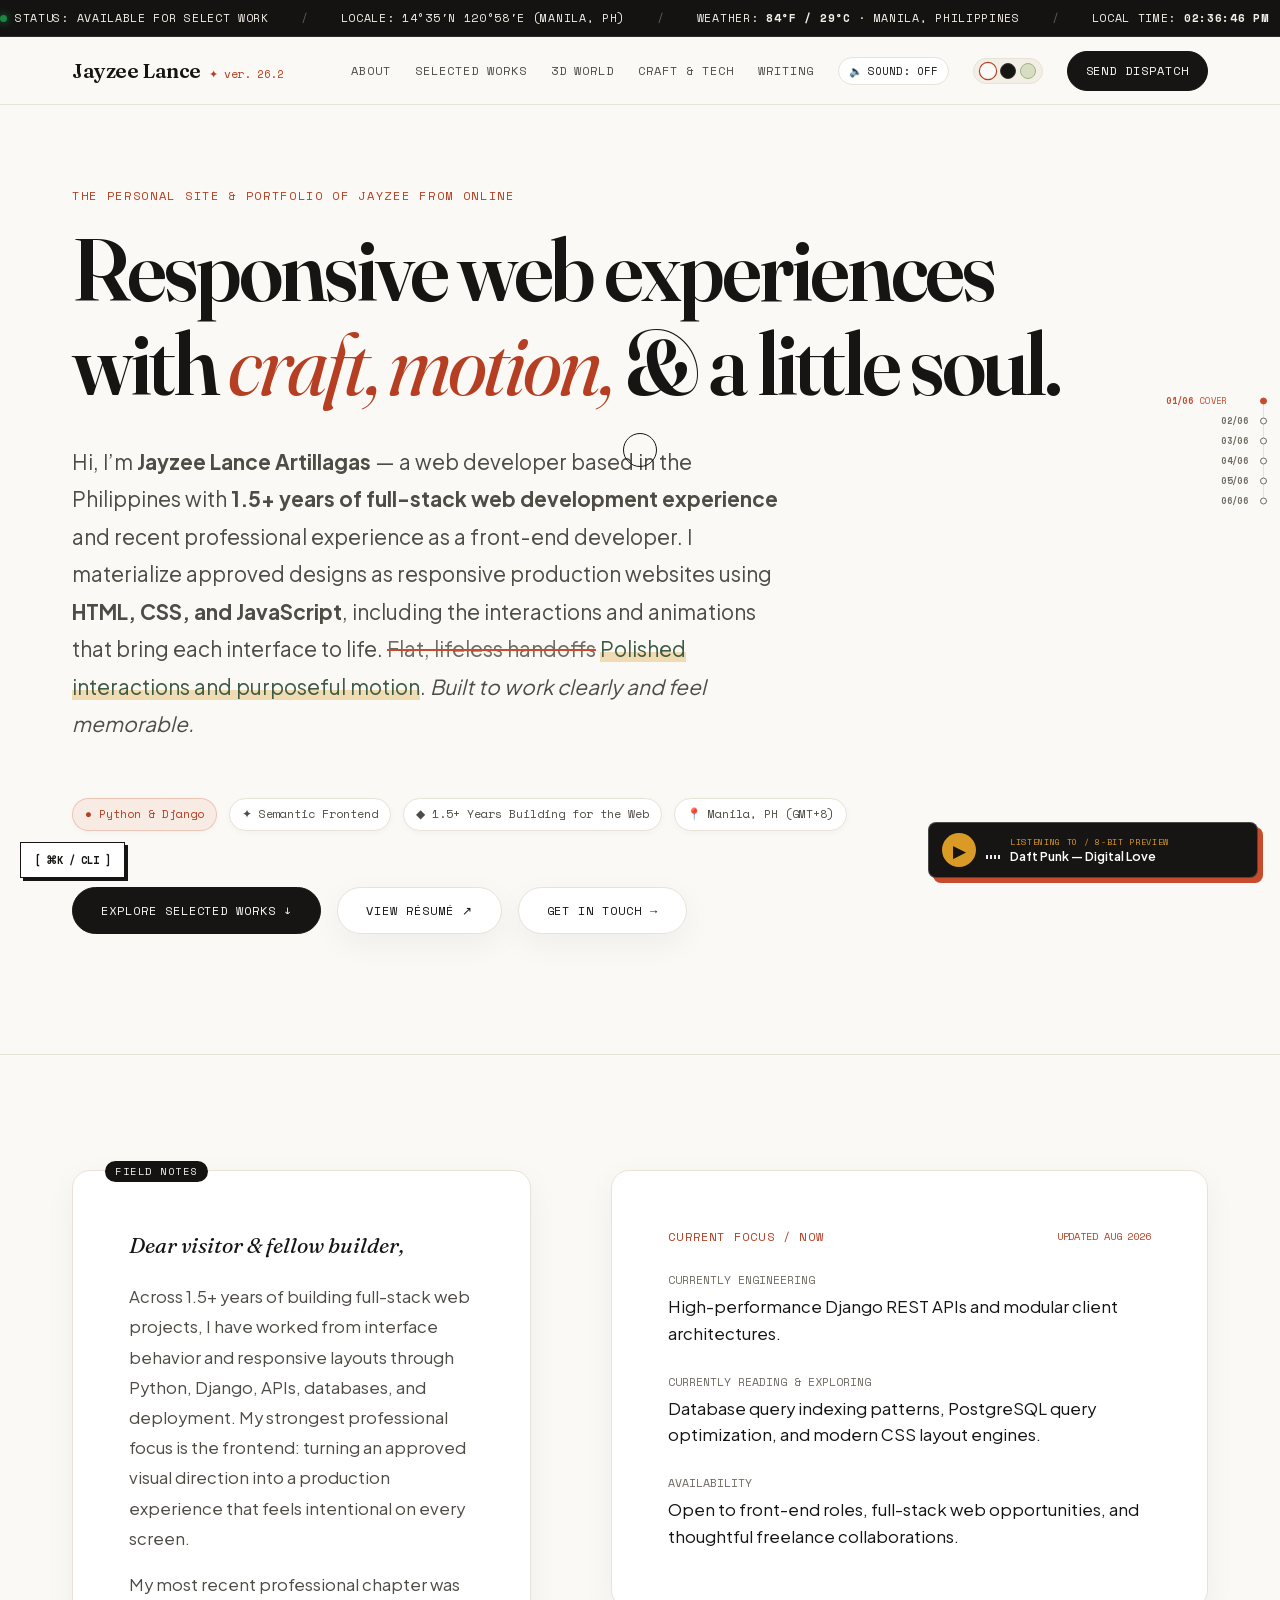
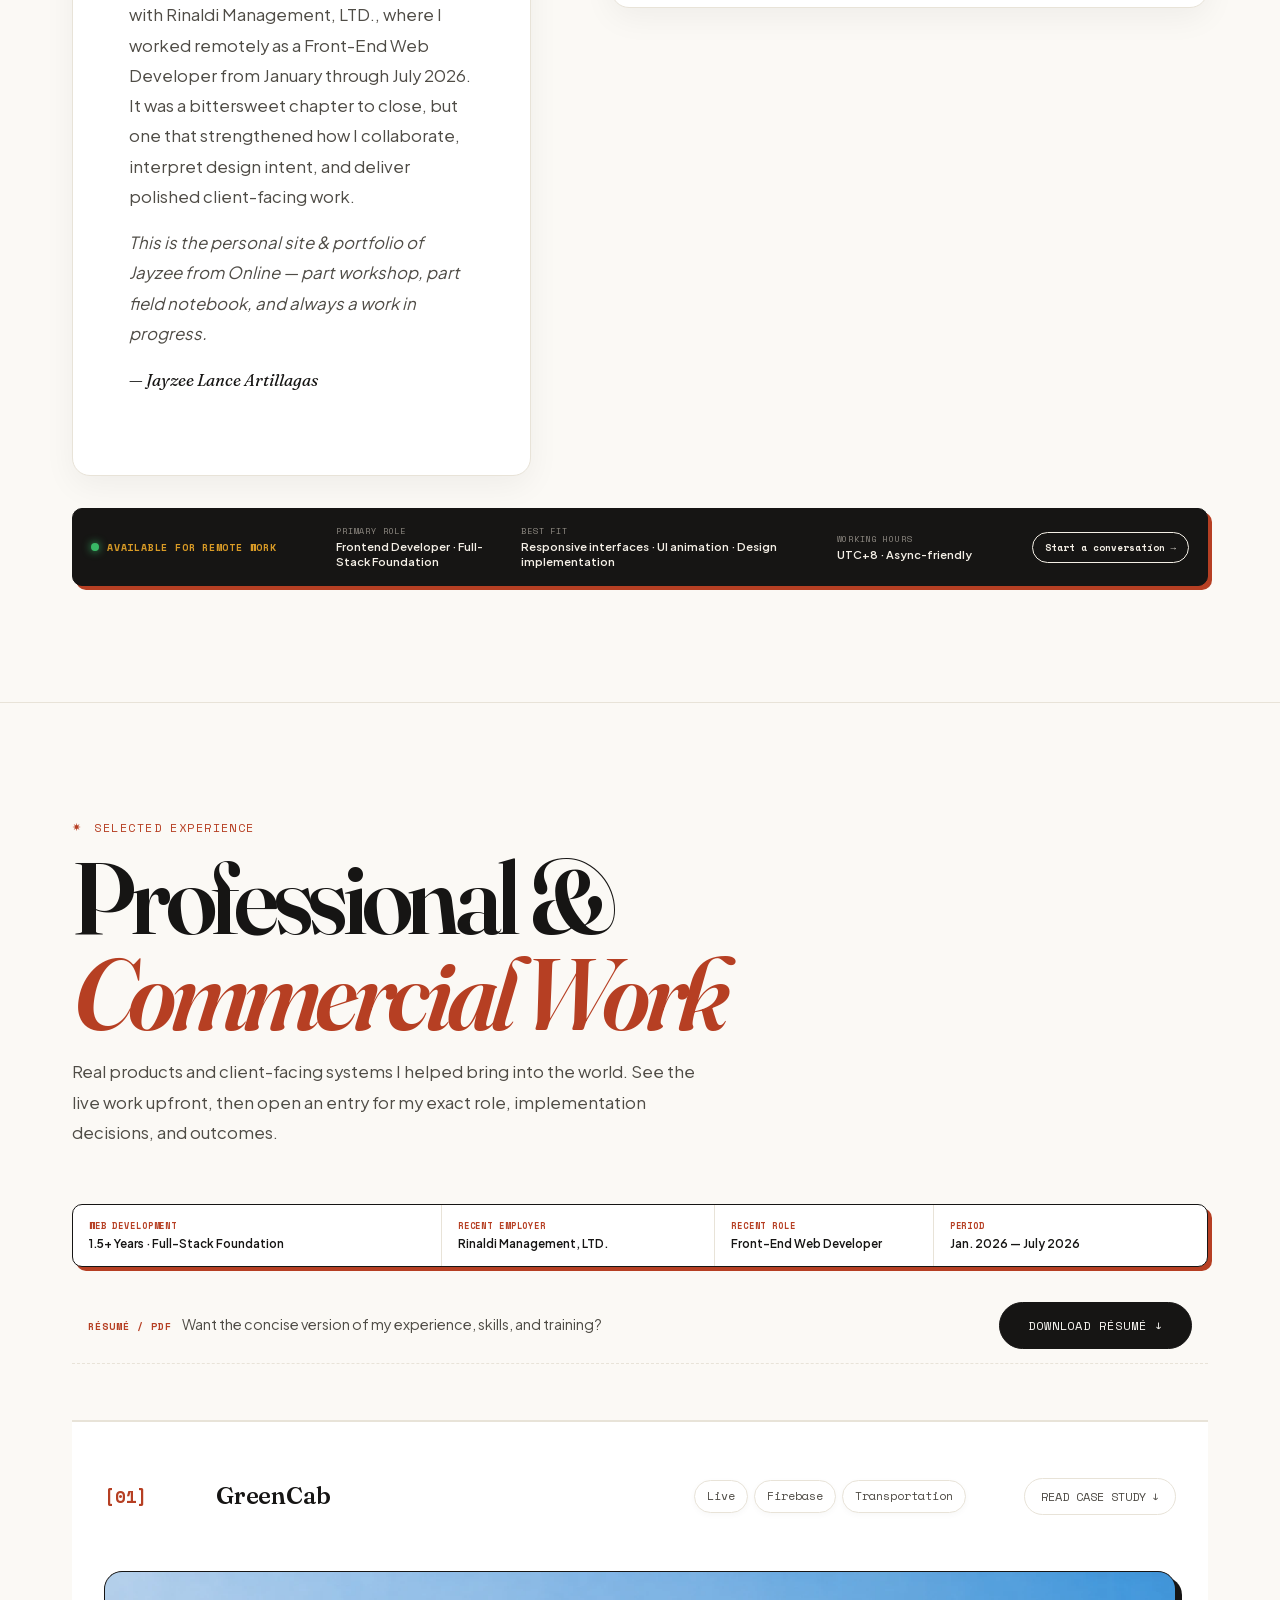
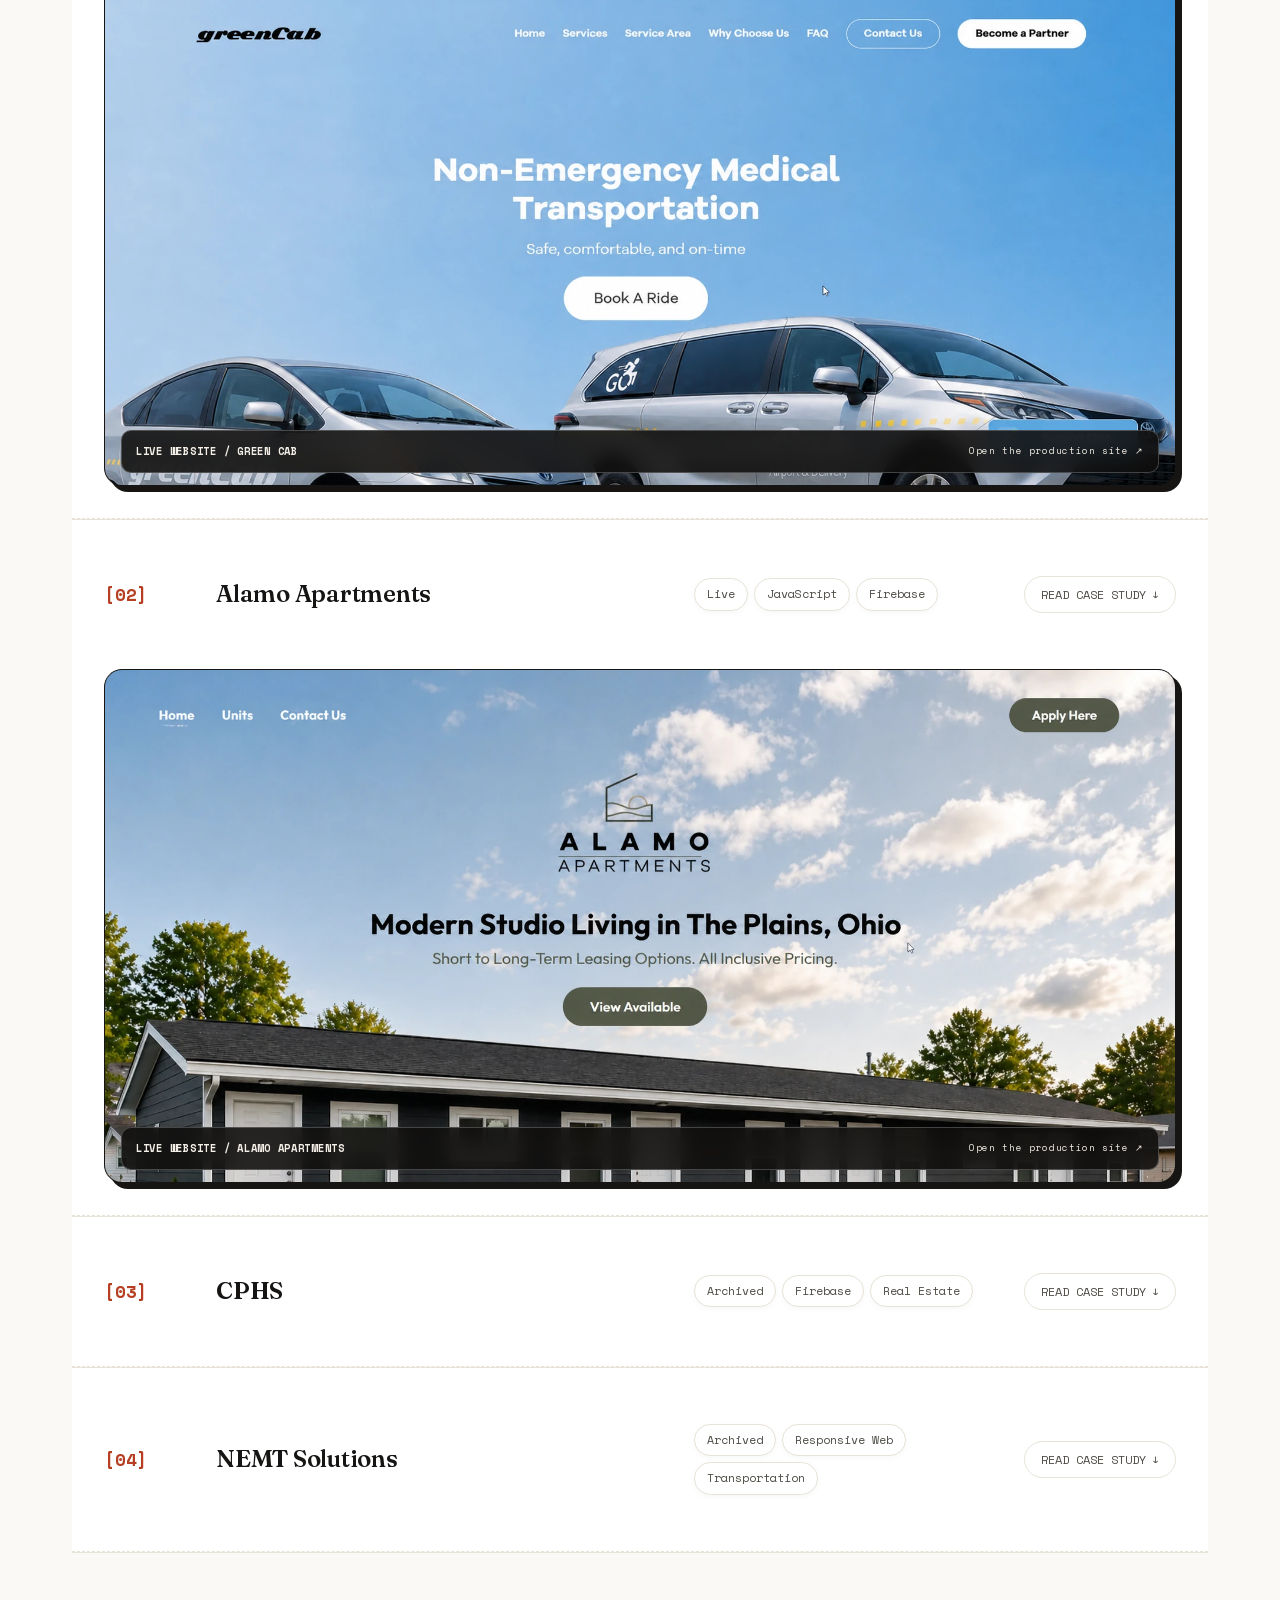
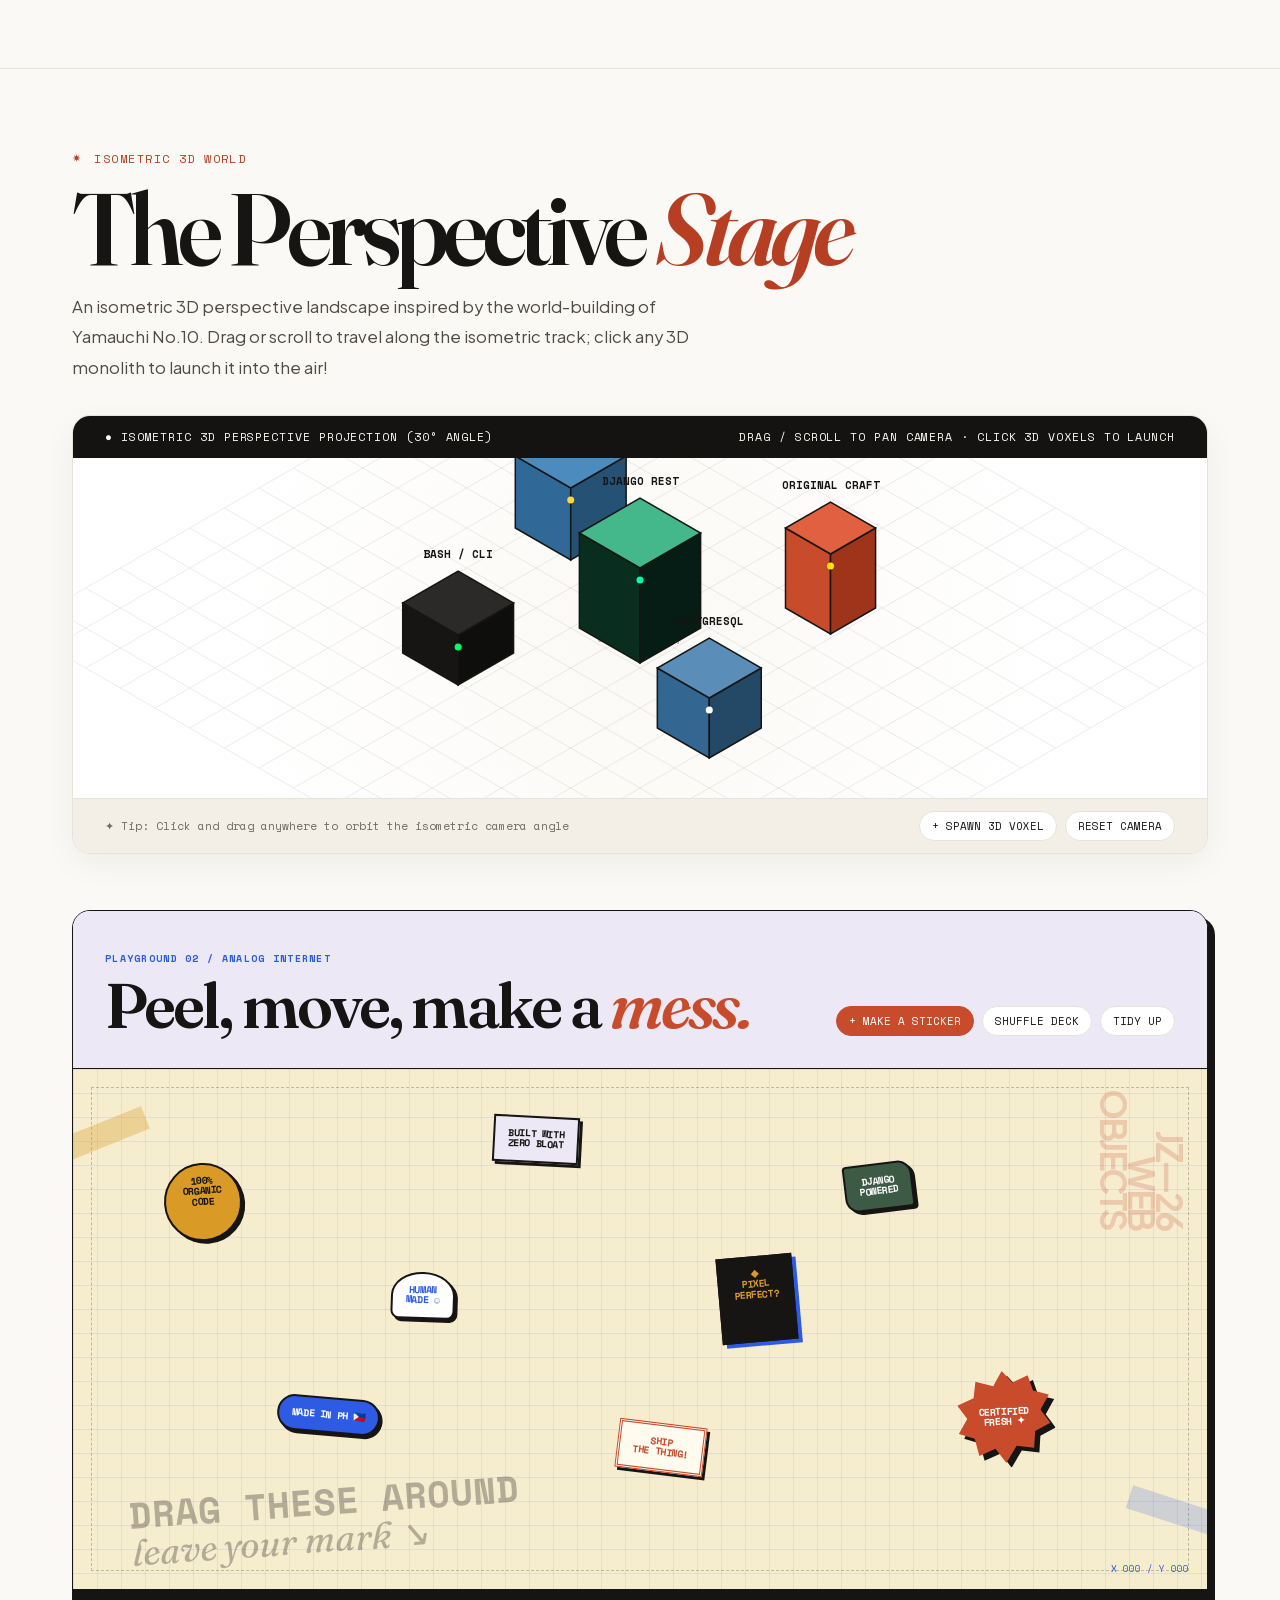
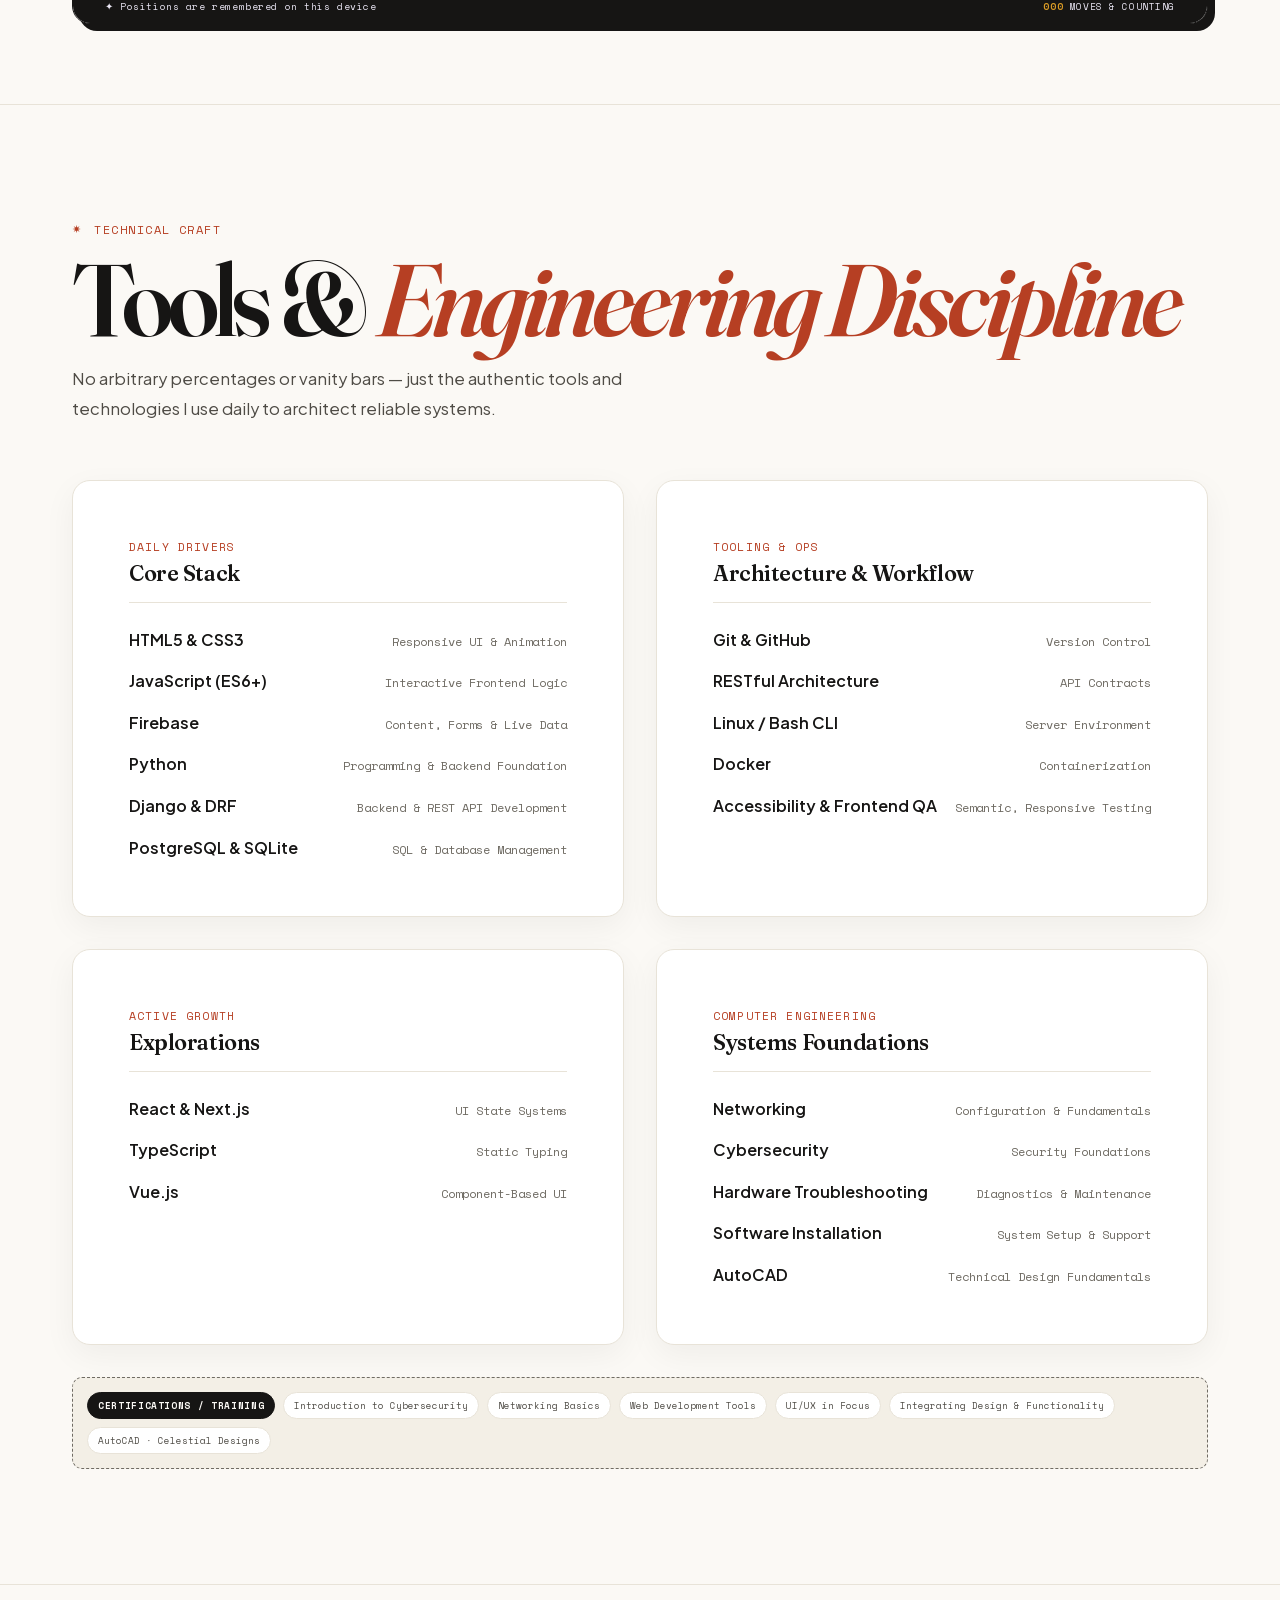
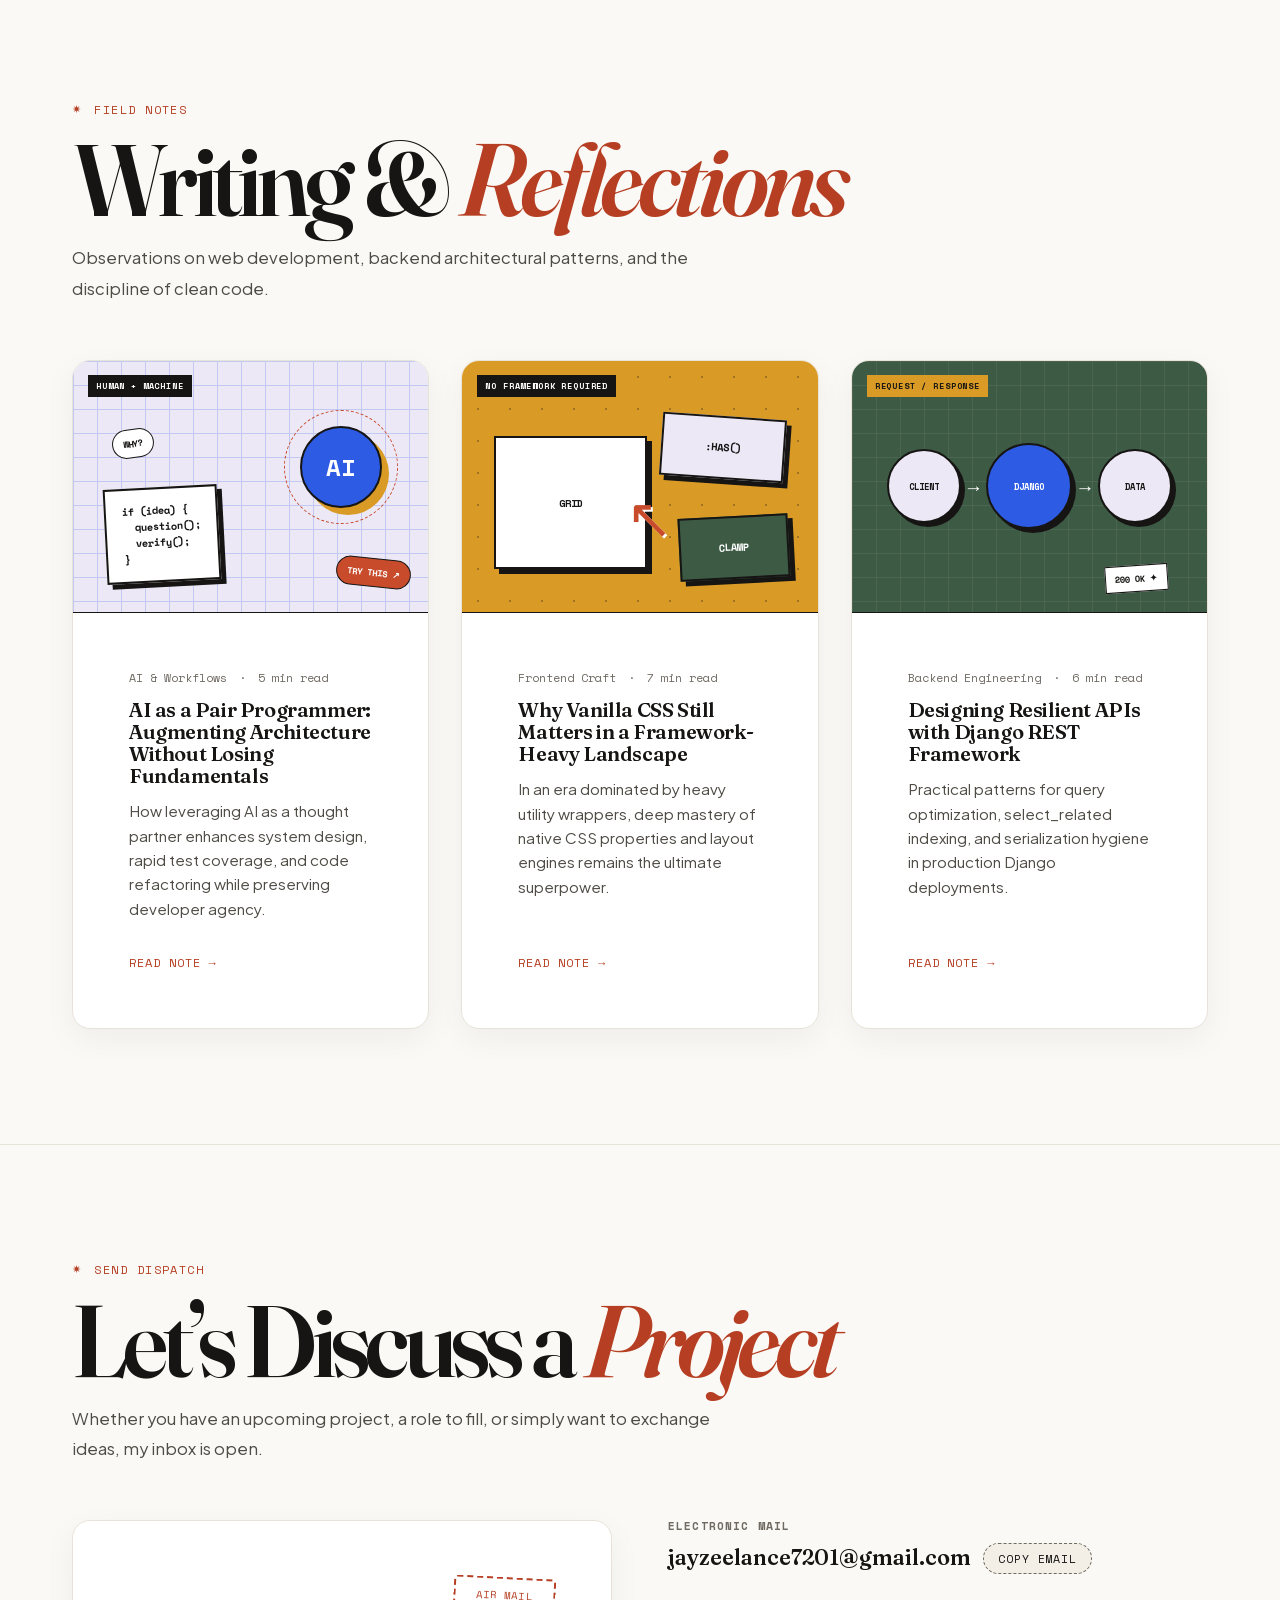
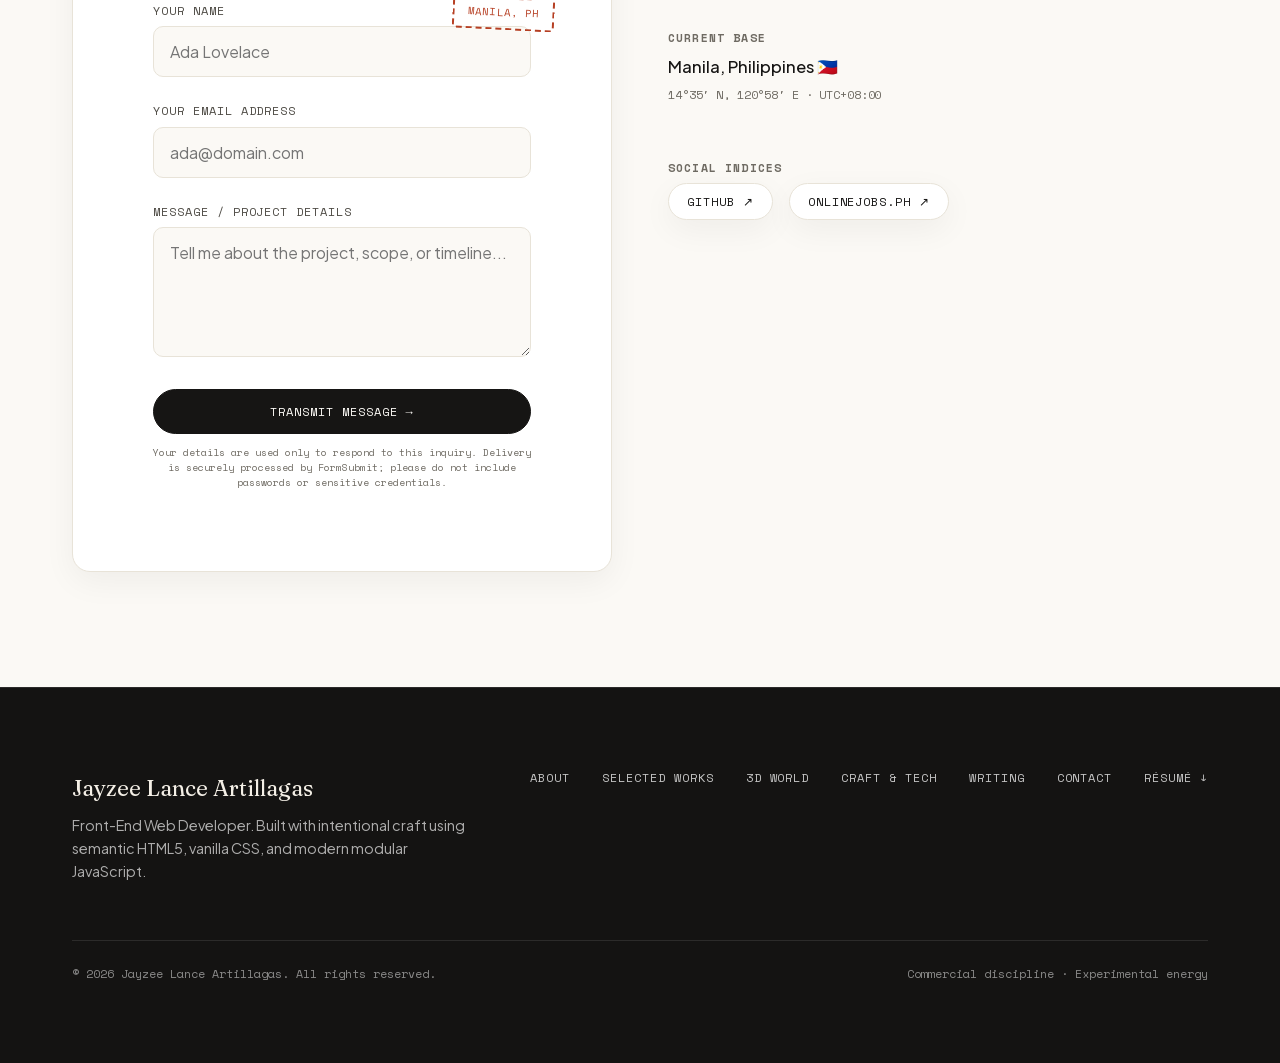
==== commit a26ed792: "Replace project showcases with clean screenshots" ====
--- a/index.html
+++ b/index.html
@@ -34,7 +34,7 @@
   <link rel="preload" href="assets/fonts/space-mono-regular.woff2" as="font" type="font/woff2" crossorigin>
 
   
-  <link rel="stylesheet" href="css/site.css?v=26.18">
+  <link rel="stylesheet" href="css/site.css?v=26.19">
 
   
   <script type="application/ld+json">
@@ -323,8 +323,8 @@
               </span>
             </div>
 
-            <a class="work-item__showcase work-item__showcase--greencab" href="https://greencab-new.web.app" target="_blank" rel="noopener noreferrer">
-              <img src="assets/images/project-greencab-showcase.webp" alt="GreenCab live transportation website homepage" width="1440" height="900" loading="lazy" decoding="async">
+            <a class="work-item__showcase" href="https://greencab-new.web.app" target="_blank" rel="noopener noreferrer">
+              <img src="assets/images/project-greencab-showcase-v2.webp" alt="GreenCab live transportation website homepage" width="1811" height="868" loading="lazy" decoding="async">
               <span><strong>LIVE WEBSITE / GREEN CAB</strong><small>Open the production site ↗</small></span>
             </a>
 
@@ -381,7 +381,7 @@
             </div>
 
             <a class="work-item__showcase" href="https://plainsstudio.com" target="_blank" rel="noopener noreferrer">
-              <img src="assets/images/project-alamo-showcase.webp" alt="Alamo Apartments live property website homepage" width="1440" height="900" loading="lazy" decoding="async">
+              <img src="assets/images/project-alamo-showcase-v2.webp" alt="Alamo Apartments live property website homepage" width="1814" height="867" loading="lazy" decoding="async">
               <span><strong>LIVE WEBSITE / ALAMO APARTMENTS</strong><small>Open the production site ↗</small></span>
             </a>
 
--- a/css/site.css
+++ b/css/site.css
@@ -1573,13 +1573,11 @@
 
 .work-item__showcase img {
   width: 100%;
-  aspect-ratio: 16 / 8;
+  height: auto;
   object-fit: cover;
   object-position: top center;
   transition: transform 900ms var(--ease-editorial), filter 500ms var(--ease-editorial);
 }
-
-.work-item__showcase--greencab img { object-position: center 38%; }
 
 .work-item__showcase > span {
   position: absolute;
@@ -1775,7 +1773,6 @@
     justify-self: start;
   }
   .work-item__showcase { margin: 0 var(--space-md) var(--space-xl); box-shadow: 4px 4px 0 var(--ink-primary); }
-  .work-item__showcase img { aspect-ratio: 16 / 10; }
   .work-item__showcase > span { right: 10px; bottom: 10px; left: 10px; align-items: flex-start; flex-direction: column; gap: 2px; }
   .work-item__drawer-content {
     grid-template-columns: 1fr;
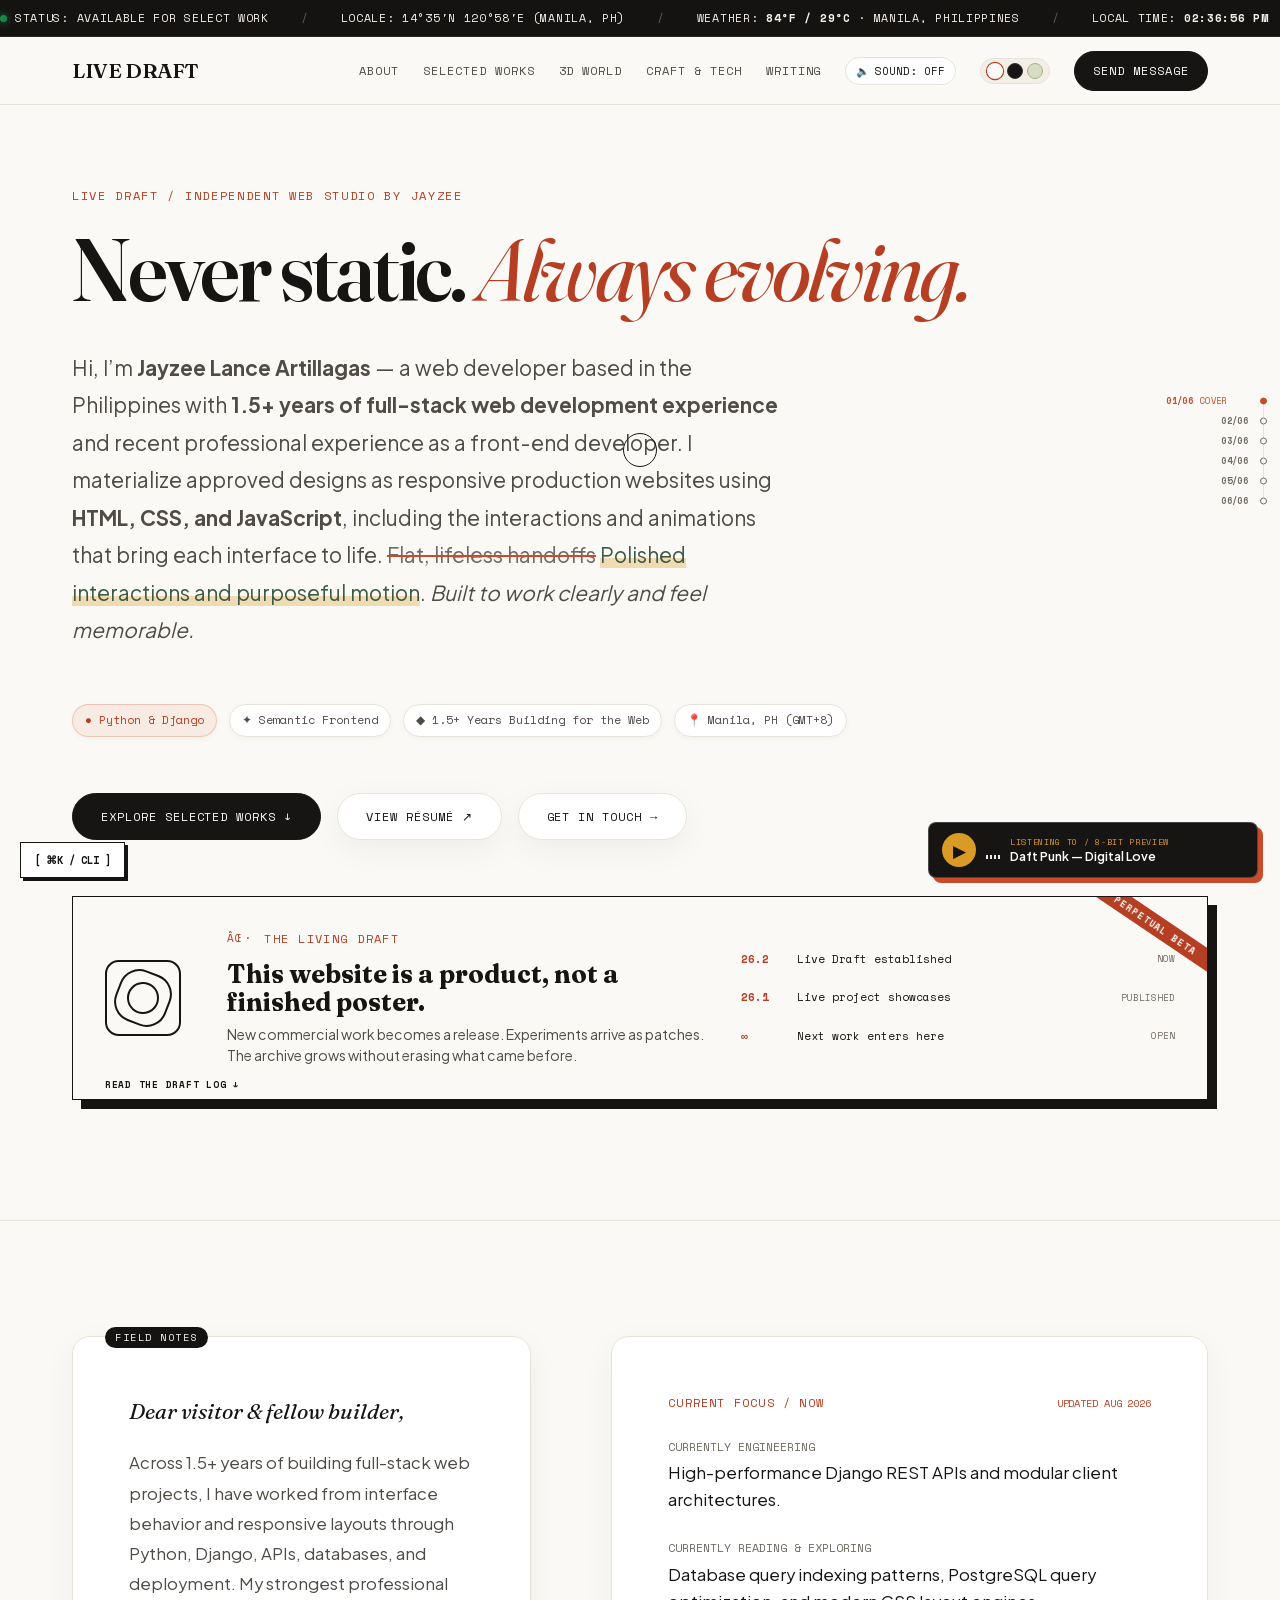
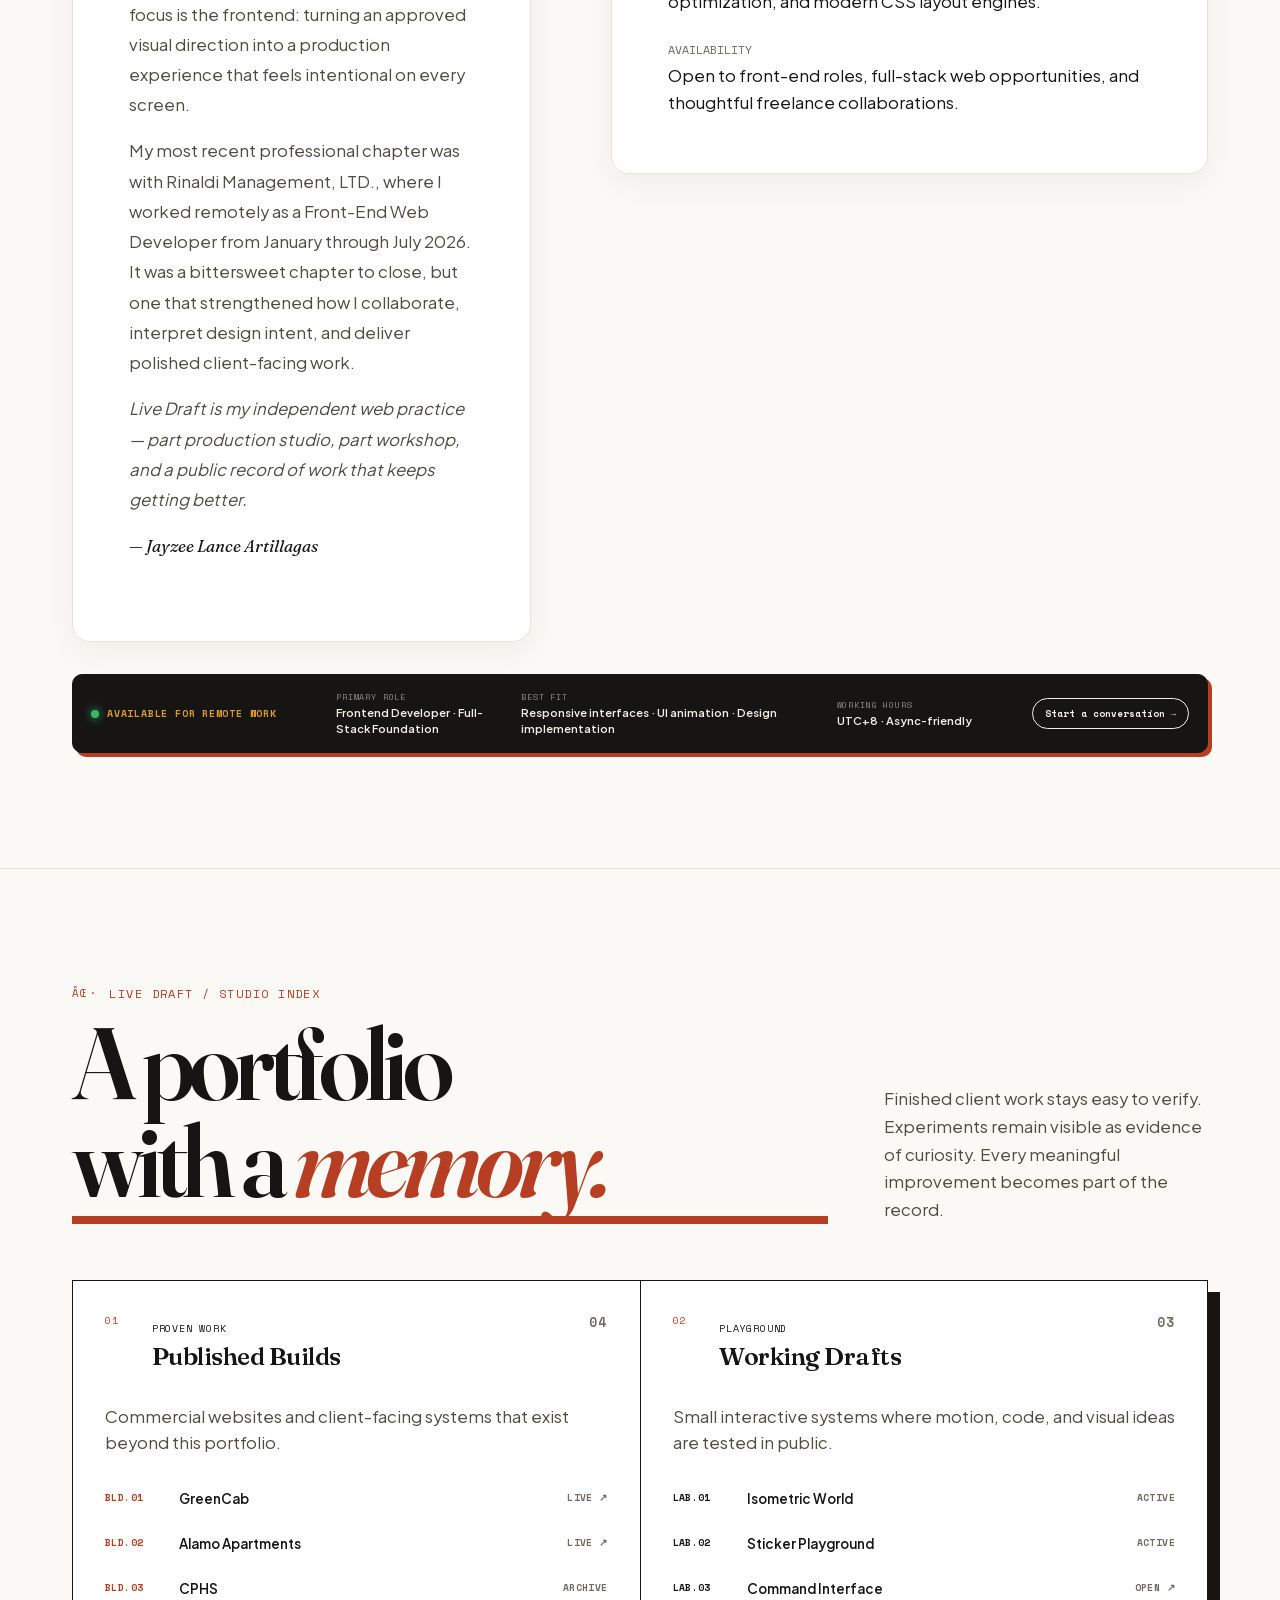
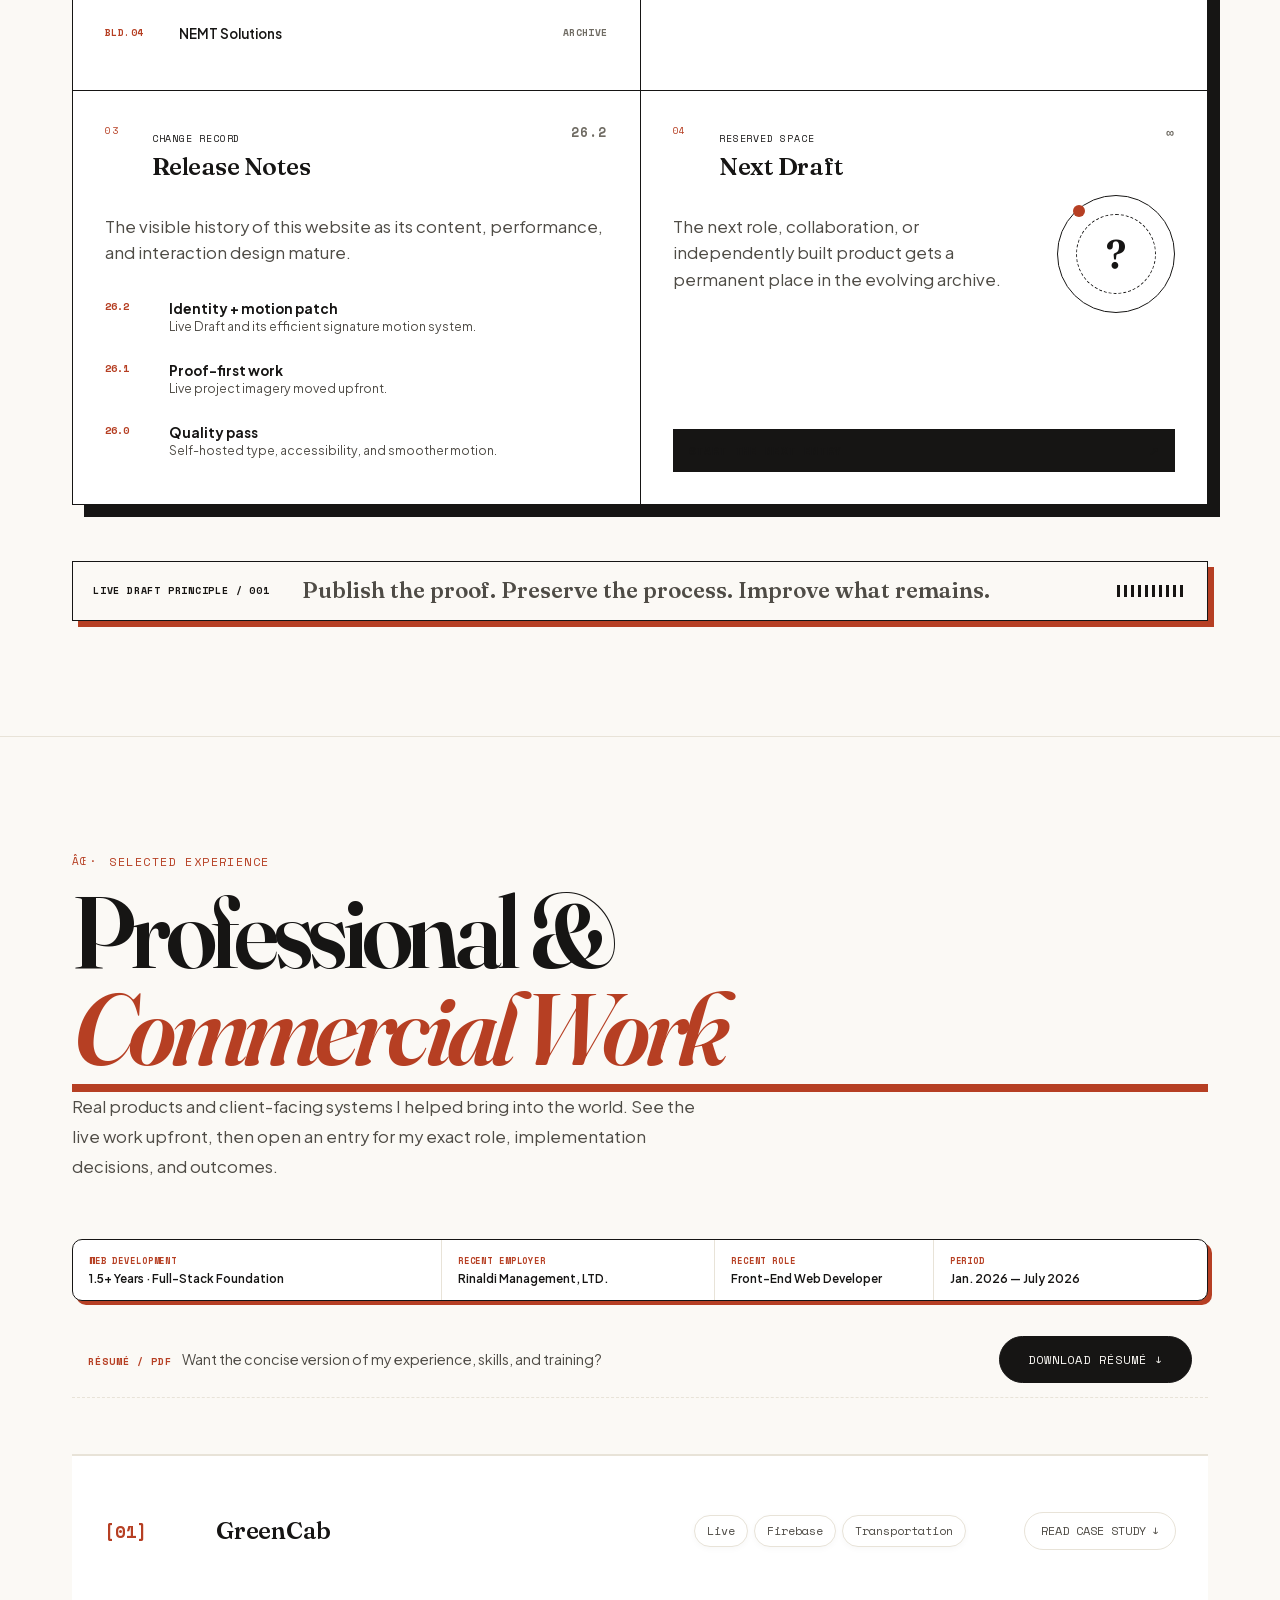
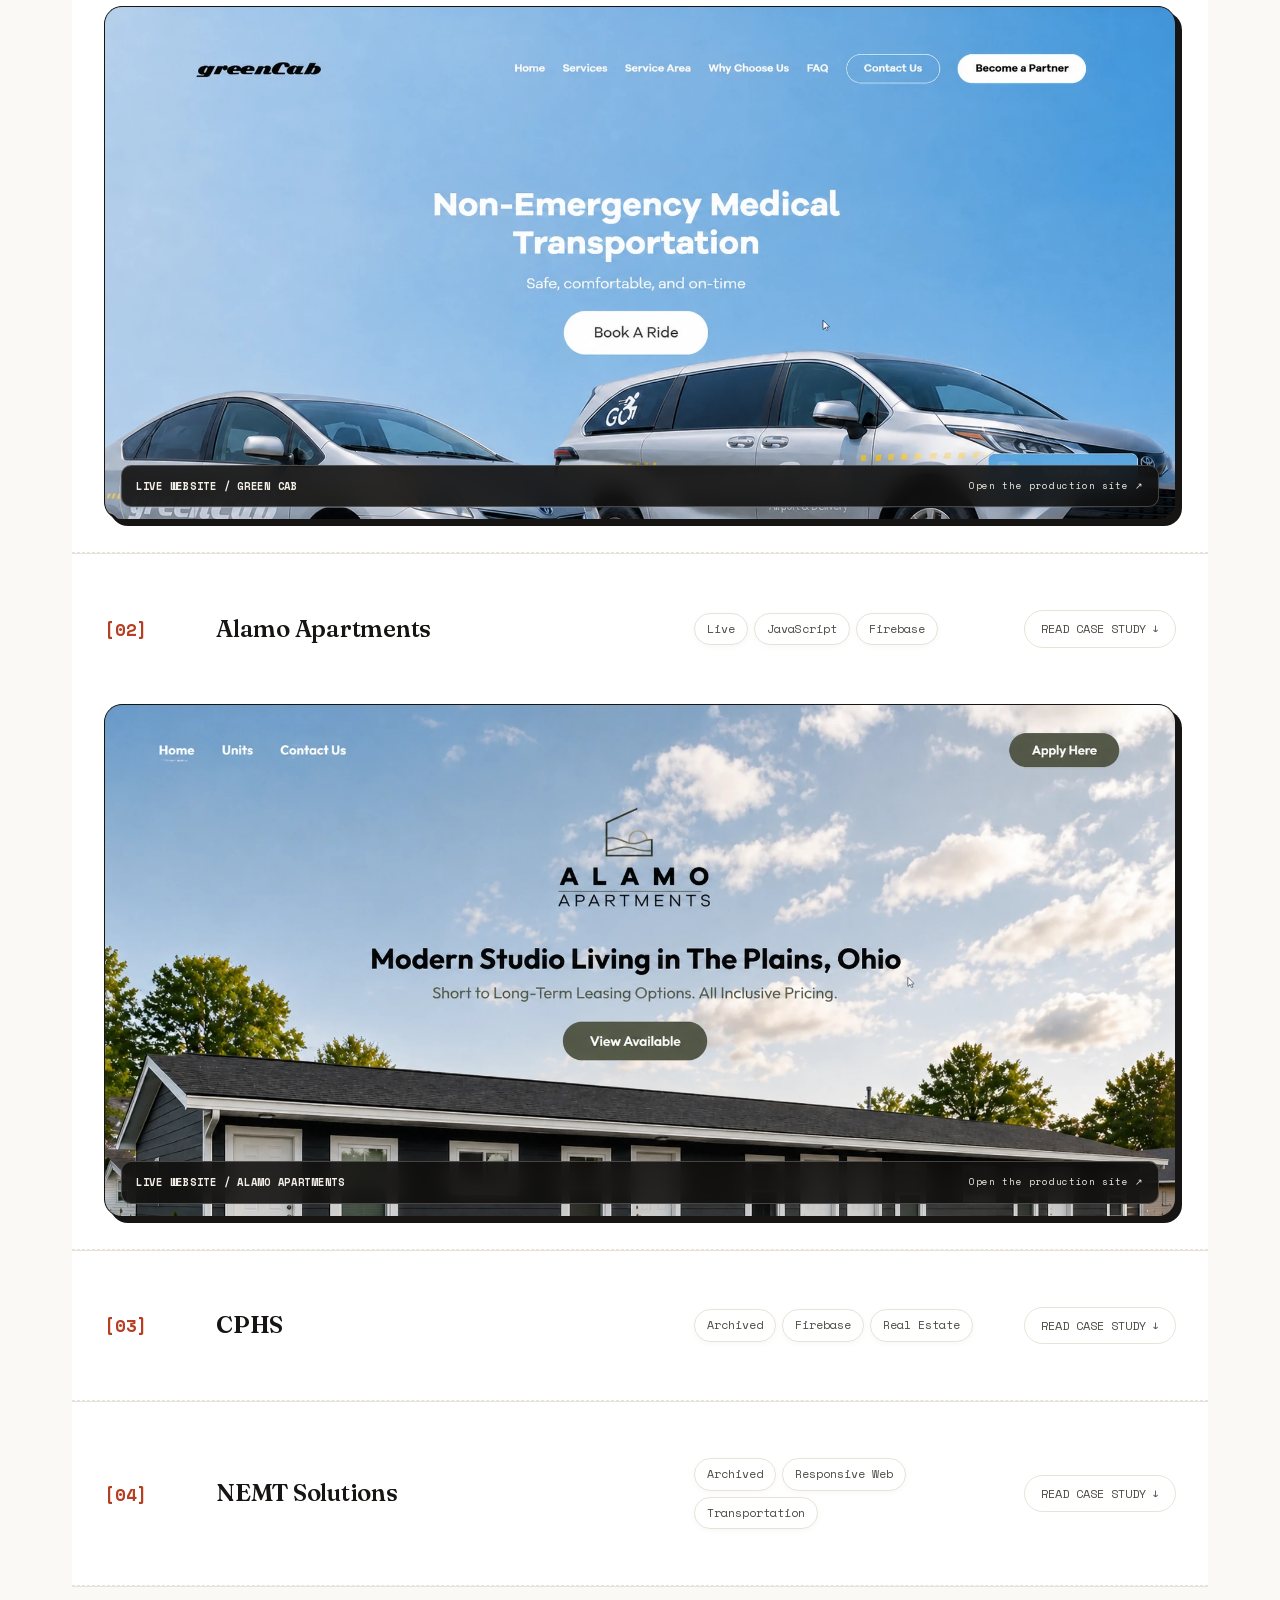
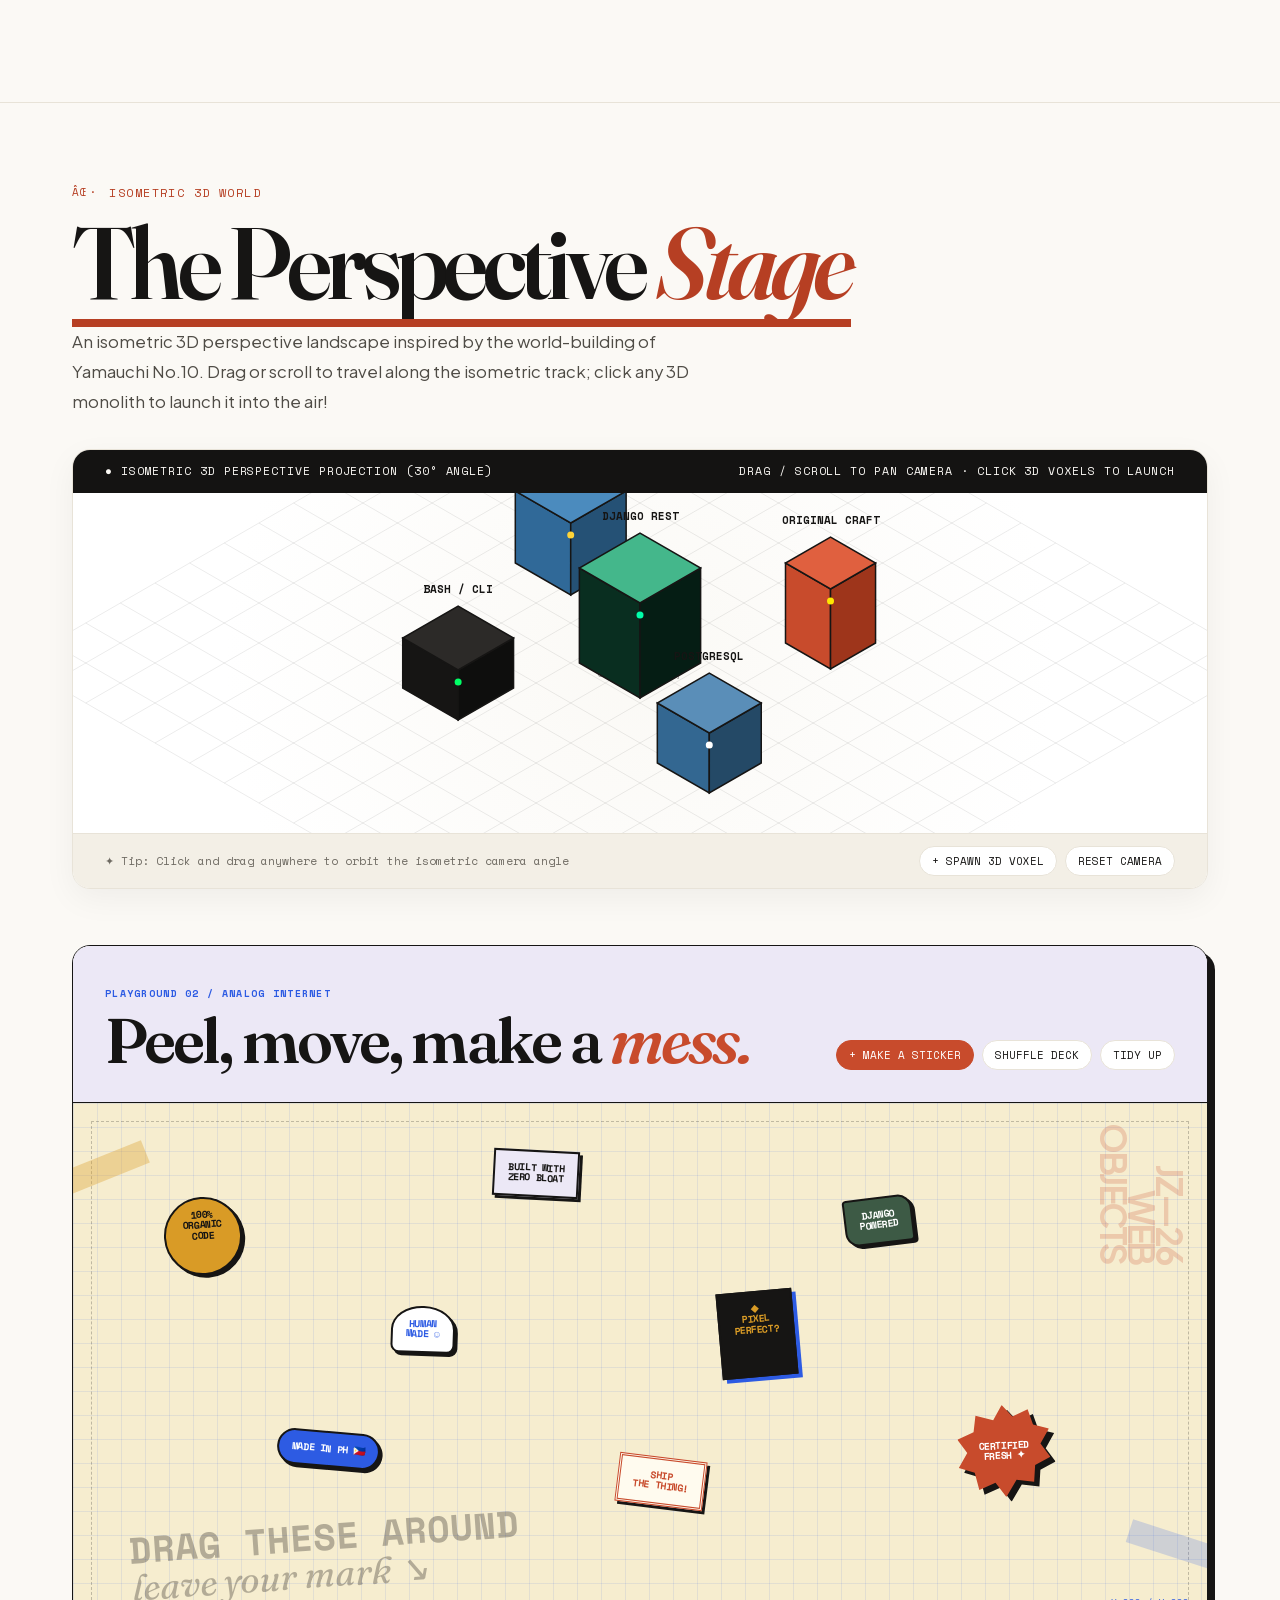
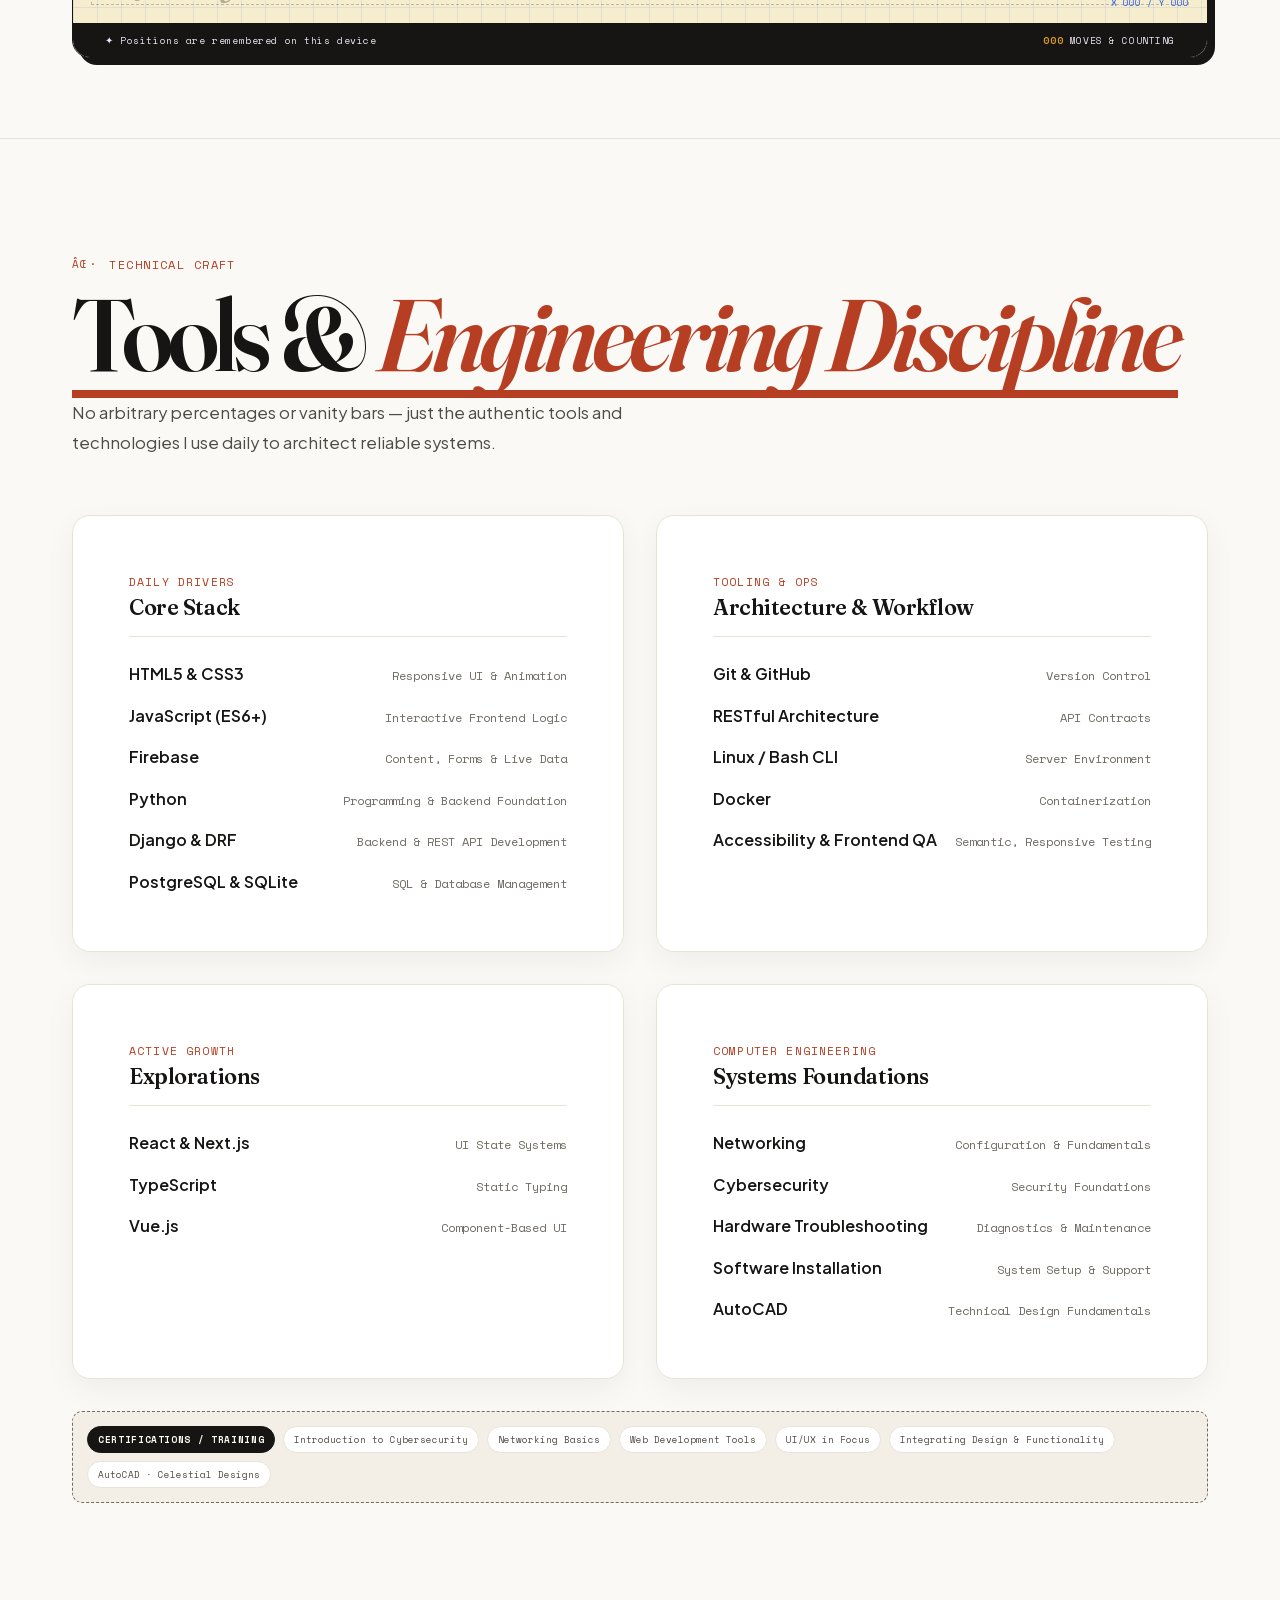
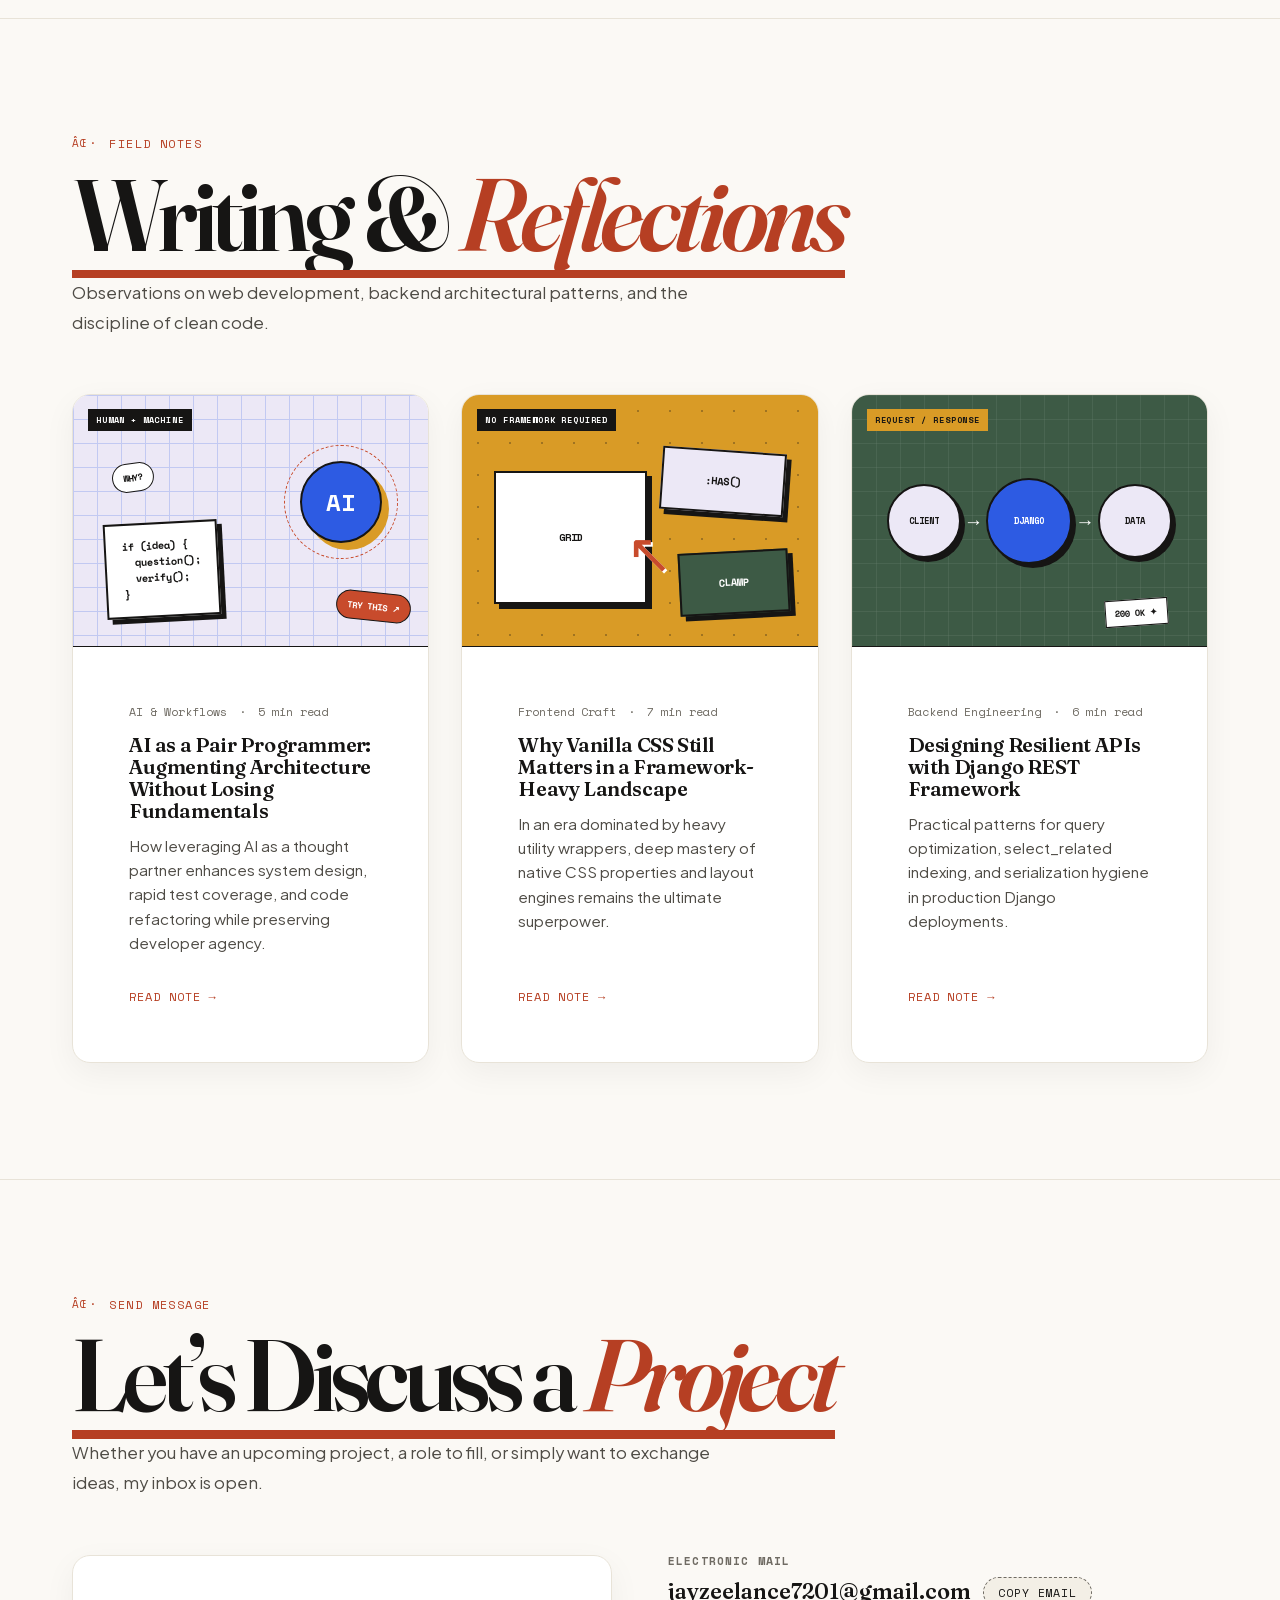
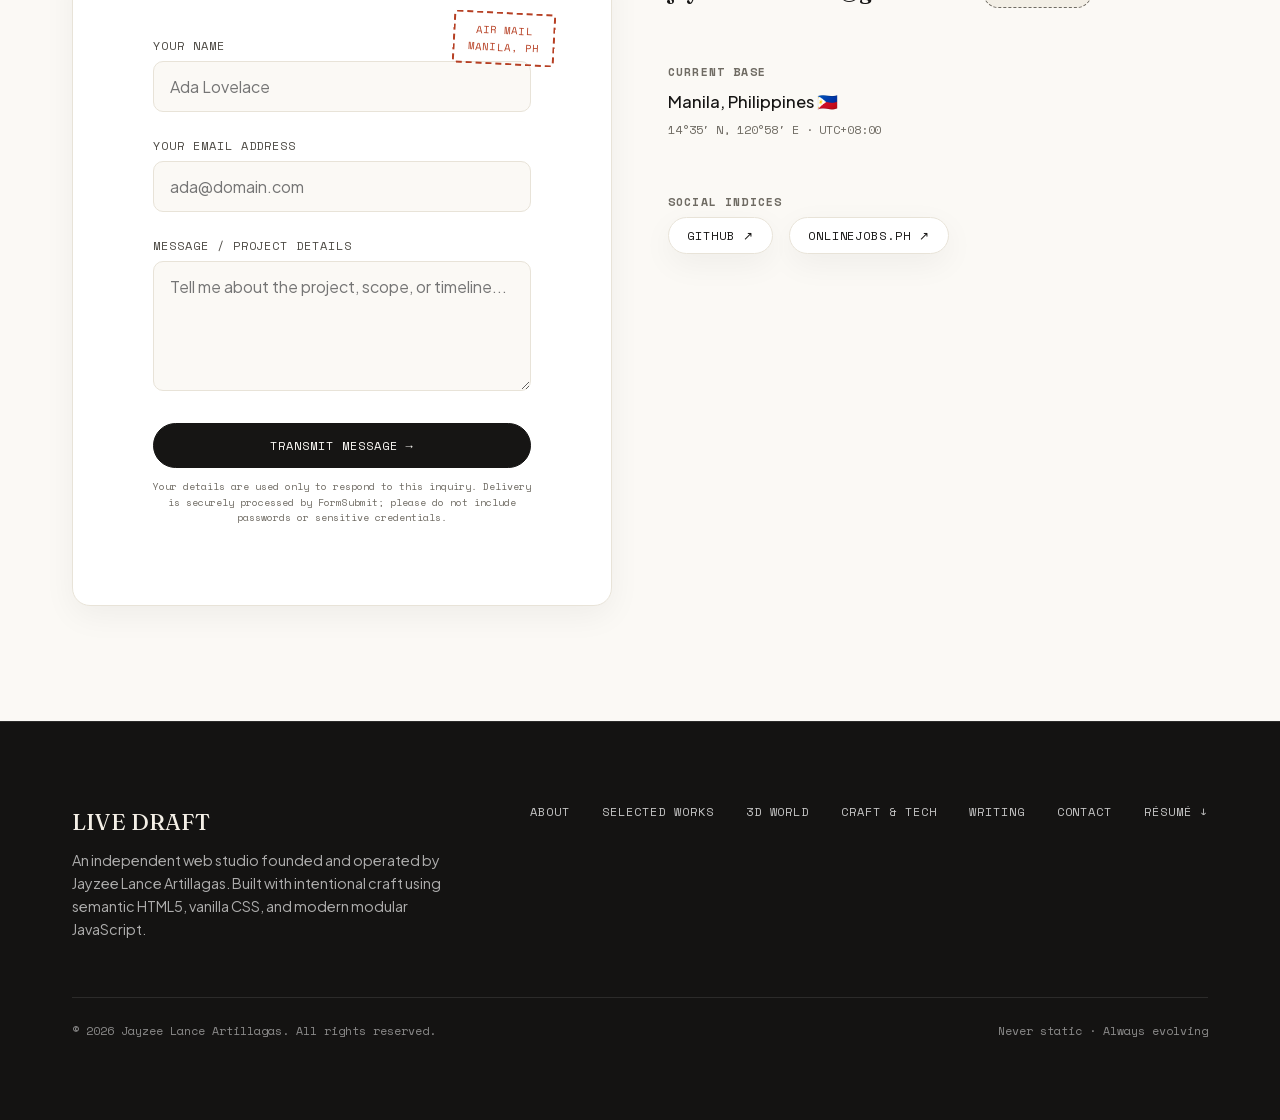
==== commit 03a33219: "Establish Live Draft identity and studio index" ====
--- a/index.html
+++ b/index.html
@@ -5,23 +5,23 @@
   <meta name="viewport" content="width=device-width, initial-scale=1.0">
 
   
-  <title>Jayzee Lance Artillagas — Front-End Web Developer</title>
-  <meta name="description" content="Jayzee Lance Artillagas is a frontend developer with 1.5+ years of full-stack web development experience, specializing in responsive design implementation, JavaScript interaction, and CSS animation.">
+  <title>Live Draft</title>
+  <meta name="description" content="Live Draft is the independent web studio of Jayzee Lance Artillagas: responsive interfaces, purposeful motion, and production-ready frontend development that keeps evolving.">
   <meta name="author" content="Jayzee Lance Artillagas">
   <meta name="robots" content="index, follow">
   <meta name="theme-color" content="#fbf9f5">
 
   
   <meta property="og:type" content="website">
-  <meta property="og:title" content="Jayzee Lance Artillagas — Front-End Web Developer">
-  <meta property="og:description" content="Responsive interfaces, thoughtful interactions, and design-to-production frontend development.">
+  <meta property="og:title" content="Live Draft">
+  <meta property="og:description" content="A living web practice for responsive interfaces, thoughtful interactions, and design-to-production frontend development.">
   <meta property="og:url" content="https://jayzee-lance-portfolio.pages.dev">
-  <meta property="og:site_name" content="Jayzee Lance Artillagas">
+  <meta property="og:site_name" content="Live Draft">
 
   
   <meta name="twitter:card" content="summary_large_image">
-  <meta name="twitter:title" content="Jayzee Lance Artillagas — Front-End Web Developer">
-  <meta name="twitter:description" content="Responsive interfaces, thoughtful interactions, and design-to-production frontend development.">
+  <meta name="twitter:title" content="Live Draft">
+  <meta name="twitter:description" content="A living web practice for responsive interfaces, thoughtful interactions, and design-to-production frontend development.">
 
   
   <link rel="icon" type="image/svg+xml" href="favicon.svg">
@@ -34,7 +34,7 @@
   <link rel="preload" href="assets/fonts/space-mono-regular.woff2" as="font" type="font/woff2" crossorigin>
 
   
-  <link rel="stylesheet" href="css/site.css?v=26.19">
+  <link rel="stylesheet" href="css/site.css?v=26.24">
 
   
   <script type="application/ld+json">
@@ -81,7 +81,7 @@
     <a class="milestone-nav__link" href="#works"><b>03/06</b><span>WORKS</span></a>
     <a class="milestone-nav__link" href="#sandbox"><b>04/06</b><span>3D WORLD</span></a>
     <a class="milestone-nav__link" href="#craft"><b>05/06</b><span>ARSENAL</span></a>
-    <a class="milestone-nav__link" href="#contact"><b>06/06</b><span>DISPATCH</span></a>
+    <a class="milestone-nav__link" href="#contact"><b>06/06</b><span>MESSAGE</span></a>
   </nav>
 
   
@@ -147,7 +147,7 @@
   <header class="navbar" role="banner">
     <div class="container navbar__inner">
       <a href="#hero" class="navbar__brand">
-        Jayzee Lance <span class="navbar__edition">✦ ver. 26.2</span>
+        LIVE DRAFT
       </a>
 
       <nav class="navbar__nav" role="navigation" aria-label="Main Navigation">
@@ -170,7 +170,7 @@
           <button class="theme-dial__btn" data-theme-choice="8bit" title="8-Bit Arcade" aria-label="Switch to 8-Bit Arcade theme"></button>
         </div>
 
-        <a href="#contact" class="navbar__cta">Send Dispatch</a>
+        <a href="#contact" class="navbar__cta">Send Message</a>
       </nav>
 
       <button class="navbar__toggle" id="nav-toggle" aria-label="Toggle navigation menu" aria-expanded="false">
@@ -187,7 +187,7 @@
       <a href="#sandbox" class="navbar__link">Isometric 3D World</a>
       <a href="#craft" class="navbar__link">Craft &amp; Tech</a>
       <a href="#notes" class="navbar__link">Writing</a>
-      <a href="#contact" class="btn btn--primary" style="margin-top: 1rem;">Send Dispatch</a>
+      <a href="#contact" class="btn btn--primary" style="margin-top: 1rem;">Send Message</a>
     </nav>
   </header>
 
@@ -195,10 +195,10 @@
     
     <section class="hero" id="hero" aria-label="Introduction">
       <div class="container">
-        <p class="hero__lead-tag">The personal site &amp; portfolio of Jayzee from Online</p>
+        <p class="hero__lead-tag">LIVE DRAFT / Independent web studio by Jayzee</p>
 
         <h1 class="hero__headline">
-          Responsive web experiences with <em>craft, motion,</em> &amp; a little soul.
+          Never static. <em>Always evolving.</em>
         </h1>
 
         <p class="hero__subtext">
@@ -225,6 +225,21 @@
             Get in Touch →
           </a>
         </div>
+
+        <aside class="living-release" aria-label="Current website release">
+          <div class="living-release__signal" aria-hidden="true"><i></i><i></i><i></i></div>
+          <div class="living-release__intro">
+            <span class="section-meta">The Living Draft</span>
+            <strong>This website is a product, not a finished poster.</strong>
+            <p>New commercial work becomes a release. Experiments arrive as patches. The archive grows without erasing what came before.</p>
+          </div>
+          <ol class="living-release__log">
+            <li><b>26.2</b><span>Live Draft established</span><small>NOW</small></li>
+            <li><b>26.1</b><span>Live project showcases</span><small>PUBLISHED</small></li>
+            <li><b>∞</b><span>Next work enters here</span><small>OPEN</small></li>
+          </ol>
+          <a class="living-release__jump" href="#draft-log">Read the draft log ↓</a>
+        </aside>
       </div>
     </section>
 
@@ -243,7 +258,7 @@
               <p>
                 My most recent professional chapter was with Rinaldi Management, LTD., where I worked remotely as a Front-End Web Developer from January through July 2026. It was a bittersweet chapter to close, but one that strengthened how I collaborate, interpret design intent, and deliver polished client-facing work.
               </p>
-              <p><em>This is the personal site &amp; portfolio of Jayzee from Online — part workshop, part field notebook, and always a work in progress.</em></p>
+              <p><em>Live Draft is my independent web practice — part production studio, part workshop, and a public record of work that keeps getting better.</em></p>
               <p class="letter-card__signature">— Jayzee Lance Artillagas</p>
             </div>
           </div>
@@ -278,6 +293,64 @@
           <div><small>WORKING HOURS</small><strong>UTC+8 · Async-friendly</strong></div>
           <a href="#contact">Start a conversation →</a>
         </aside>
+      </div>
+    </section>
+
+    <section class="section section--bordered draft-log" id="draft-log" aria-labelledby="draft-log-title">
+      <div class="container">
+        <header class="draft-log__header fade-in-up">
+          <div>
+            <span class="section-meta">Live Draft / Studio Index</span>
+            <h2 class="section-heading" id="draft-log-title">A portfolio with a <span class="text-italic text-terracotta">memory.</span></h2>
+          </div>
+          <p>Finished client work stays easy to verify. Experiments remain visible as evidence of curiosity. Every meaningful improvement becomes part of the record.</p>
+        </header>
+
+        <div class="draft-log__grid">
+          <article class="draft-register draft-register--published fade-in-up">
+            <header><span>01</span><div><small>PROVEN WORK</small><h3>Published Builds</h3></div><b>04</b></header>
+            <p>Commercial websites and client-facing systems that exist beyond this portfolio.</p>
+            <ul>
+              <li><a href="#work-item-1"><span>BLD.01</span> GreenCab <small>LIVE ↗</small></a></li>
+              <li><a href="#work-item-2"><span>BLD.02</span> Alamo Apartments <small>LIVE ↗</small></a></li>
+              <li><a href="#work-item-3"><span>BLD.03</span> CPHS <small>ARCHIVE</small></a></li>
+              <li><a href="#work-item-4"><span>BLD.04</span> NEMT Solutions <small>ARCHIVE</small></a></li>
+            </ul>
+          </article>
+
+          <article class="draft-register draft-register--working fade-in-up delay-1">
+            <header><span>02</span><div><small>PLAYGROUND</small><h3>Working Drafts</h3></div><b>03</b></header>
+            <p>Small interactive systems where motion, code, and visual ideas are tested in public.</p>
+            <ul>
+              <li><a href="#sandbox"><span>LAB.01</span> Isometric World <small>ACTIVE</small></a></li>
+              <li><a href="#sticker-lab"><span>LAB.02</span> Sticker Playground <small>ACTIVE</small></a></li>
+              <li><button type="button" data-cli-toggle><span>LAB.03</span> Command Interface <small>OPEN ↗</small></button></li>
+            </ul>
+          </article>
+
+          <article class="draft-register draft-register--notes fade-in-up delay-2">
+            <header><span>03</span><div><small>CHANGE RECORD</small><h3>Release Notes</h3></div><b>26.2</b></header>
+            <p>The visible history of this website as its content, performance, and interaction design mature.</p>
+            <ol class="release-stack">
+              <li><time>26.2</time><span><strong>Identity + motion patch</strong>Live Draft and its efficient signature motion system.</span></li>
+              <li><time>26.1</time><span><strong>Proof-first work</strong>Live project imagery moved upfront.</span></li>
+              <li><time>26.0</time><span><strong>Quality pass</strong>Self-hosted type, accessibility, and smoother motion.</span></li>
+            </ol>
+          </article>
+
+          <article class="draft-register draft-register--next fade-in-up delay-3">
+            <header><span>04</span><div><small>RESERVED SPACE</small><h3>Next Draft</h3></div><b>∞</b></header>
+            <div class="next-draft__orbit" aria-hidden="true"><i></i><i></i><span>?</span></div>
+            <p>The next role, collaboration, or independently built product gets a permanent place in the evolving archive.</p>
+            <a href="#contact" class="next-draft__cta">Start the next entry <span>↗</span></a>
+          </article>
+        </div>
+
+        <div class="draft-log__manifesto fade-in-up" aria-label="Live Draft principle">
+          <span>LIVE DRAFT PRINCIPLE / 001</span>
+          <p>Publish the proof. Preserve the process. Improve what remains.</p>
+          <i aria-hidden="true"></i>
+        </div>
       </div>
     </section>
 
@@ -797,10 +870,10 @@
     </section>
 
     
-    <section class="section" id="contact" aria-label="Contact information and dispatch form">
+    <section class="section" id="contact" aria-label="Contact information and message form">
       <div class="container">
         <div style="margin-bottom: var(--space-2xl);">
-          <span class="section-meta">Send Dispatch</span>
+          <span class="section-meta">Send Message</span>
           <h2 class="section-heading">Let’s Discuss a <span class="text-italic text-terracotta">Project</span></h2>
           <p class="section-subheading">
             Whether you have an upcoming project, a role to fill, or simply want to exchange ideas, my inbox is open.
@@ -814,7 +887,7 @@
             
             <form id="postcard-form" action="https://formsubmit.co/ajax/jayzeelance7201@gmail.com" method="POST" novalidate>
               <input type="text" name="_honey" class="form-honeypot" tabindex="-1" autocomplete="off" aria-hidden="true">
-              <input type="hidden" name="_subject" value="New portfolio dispatch for Jayzee">
+              <input type="hidden" name="_subject" value="New portfolio message for Jayzee">
               <input type="hidden" name="_template" value="table">
               <div class="form-group">
                 <label class="form-group__label" for="sender-name">Your Name</label>
@@ -842,7 +915,7 @@
 
             <div class="form-success" id="form-success">
               <p class="text-serif" style="font-size: 1.2rem; font-weight: 600; color: var(--status-available); margin-bottom: 4px;">
-                ✓ Dispatch Received
+                ✓ Message Received
               </p>
               <p style="font-size: 0.95rem; color: var(--ink-secondary);">
                 Thank you for writing. I will reply to your email within 24–48 hours.
@@ -895,9 +968,9 @@
     <div class="container">
       <div class="colophon__inner">
         <div>
-          <p class="colophon__brand">Jayzee Lance Artillagas</p>
+          <p class="colophon__brand">LIVE DRAFT</p>
           <p class="colophon__note">
-            Front-End Web Developer. Built with intentional craft using semantic HTML5, vanilla CSS, and modern modular JavaScript.
+            An independent web studio founded and operated by Jayzee Lance Artillagas. Built with intentional craft using semantic HTML5, vanilla CSS, and modern modular JavaScript.
           </p>
         </div>
 
@@ -914,7 +987,7 @@
 
       <div class="colophon__bottom">
         <span>&copy; <span id="current-year"></span> Jayzee Lance Artillagas. All rights reserved.</span>
-        <span>Commercial discipline · Experimental energy</span>
+        <span>Never static · Always evolving</span>
       </div>
     </div>
   </footer>
@@ -927,12 +1000,12 @@
 
   <button class="cli-launcher" data-cli-toggle type="button" title="Open command palette">[ ⌘K / CLI ]</button>
   <section class="cli-drawer" id="cli-drawer" aria-hidden="true" aria-label="Developer command palette">
-    <div class="cli-drawer__bar"><span>JAYZEE.OS / QUICK JUMP</span><button data-cli-toggle type="button" aria-label="Close command palette">ESC ×</button></div>
+    <div class="cli-drawer__bar"><span>LIVE-DRAFT.OS / QUICK JUMP</span><button data-cli-toggle type="button" aria-label="Close command palette">ESC ×</button></div>
     <pre class="cli-drawer__output" id="cli-output" aria-live="polite">Ready. Type “help” for commands.</pre>
-    <label class="cli-drawer__prompt"><span>visitor@portfolio:~$</span><input id="cli-input" type="text" autocomplete="off" spellcheck="false" aria-label="Enter a command" placeholder="help"></label>
+    <label class="cli-drawer__prompt"><span>visitor@live-draft:~$</span><input id="cli-input" type="text" autocomplete="off" spellcheck="false" aria-label="Enter a command" placeholder="help"></label>
   </section>
 
   
-  <script type="module" src="js/main.js?v=26.17"></script>
+  <script type="module" src="js/main.js?v=26.22"></script>
 </body>
 </html>
--- a/css/site.css
+++ b/css/site.css
@@ -37,7 +37,6 @@
   font-weight: 700;
   font-display: swap;
 }
-
 
 
 :root {
@@ -180,7 +179,6 @@
 }
 
 
-
 *,
 *::before,
 *::after {
@@ -325,7 +323,7 @@
 }
 
 .section-meta::before {
-  content: '✷';
+  content: 'âœ·';
   font-size: 0.9em;
 }
 
@@ -363,7 +361,6 @@
 }
 
 
-
 .container {
   width: 100%;
   max-width: var(--max-width);
@@ -457,7 +454,6 @@
     grid-template-columns: 1fr;
   }
 }
-
 
 
 .custom-cursor-dot {
@@ -1710,11 +1706,11 @@
   background: #2d5be3;
   background-image: radial-gradient(circle at 82% 22%, #d99b26 0 7%, transparent 7.4%), linear-gradient(135deg, transparent 0 48%, rgba(255,255,255,.12) 48% 50%, transparent 50%);
 }
-.work-item__archive-preview::after { content: '✦'; position: absolute; right: 9%; bottom: 18%; color: #d99b26; font-size: 4rem; transform: rotate(12deg); }
+.work-item__archive-preview::after { content: 'âœ¦'; position: absolute; right: 9%; bottom: 18%; color: #d99b26; font-size: 4rem; transform: rotate(12deg); }
 .work-item__archive-preview span, .work-item__archive-preview small { position: relative; z-index: 1; font: 700 .62rem var(--font-mono); letter-spacing: .1em; }
 .work-item__archive-preview strong { position: relative; z-index: 1; max-width: 80%; font: 700 clamp(3.2rem, 7vw, 6.2rem)/.78 var(--font-sans); letter-spacing: -.08em; }
 .work-item__archive-preview--nemt { background-color: #3d5a45; background-image: repeating-linear-gradient(-45deg, transparent 0 20px, rgba(255,255,255,.055) 20px 21px); }
-.work-item__archive-preview--nemt::after { content: '→'; }
+.work-item__archive-preview--nemt::after { content: 'â†’'; }
 
 .work-item.expanded .work-item__summary { cursor: pointer; }
 
@@ -2193,6 +2189,313 @@
   margin-bottom: 6px;
 }
 
+.colophon__brand sup {
+  font-family: var(--font-mono);
+  font-size: 0.48rem;
+  color: var(--accent-mustard);
+  vertical-align: top;
+  letter-spacing: 0.08em;
+}
+
+.living-release {
+  position: relative;
+  display: grid;
+  grid-template-columns: 90px minmax(220px, 1fr) minmax(280px, 0.9fr);
+  gap: var(--space-xl);
+  align-items: center;
+  margin-top: var(--space-2xl);
+  padding: clamp(1.25rem, 3vw, 2rem);
+  border: 1px solid var(--border-strong);
+  background: color-mix(in srgb, var(--bg-card) 88%, var(--accent-lavender));
+  box-shadow: 9px 9px 0 var(--ink-primary);
+  overflow: hidden;
+}
+
+.living-release::after {
+  content: "PERPETUAL BETA";
+  position: absolute;
+  right: -2.8rem;
+  top: 1.1rem;
+  padding: 0.35rem 3rem;
+  transform: rotate(34deg);
+  background: var(--accent-terracotta);
+  color: #fff;
+  font: 700 0.58rem/1 var(--font-mono);
+  letter-spacing: 0.1em;
+}
+
+.living-release__signal {
+  position: relative;
+  width: 76px;
+  aspect-ratio: 1;
+  animation: release-orbit 12s linear infinite;
+}
+
+.living-release__signal i {
+  position: absolute;
+  inset: calc(var(--ring, 0) * 11px);
+  border: 2px solid var(--ink-primary);
+  border-radius: calc(18% + var(--ring, 0) * 20%);
+  transform: rotate(calc(var(--ring, 0) * 21deg));
+}
+
+.living-release__signal i:nth-child(2) { --ring: 1; border-color: var(--accent-cobalt); }
+.living-release__signal i:nth-child(3) { --ring: 2; background: var(--accent-mustard); }
+
+.living-release__intro strong {
+  display: block;
+  max-width: 540px;
+  margin: 0.45rem 0;
+  font-family: var(--font-serif);
+  font-size: clamp(1.25rem, 2vw, 1.8rem);
+  line-height: 1.1;
+}
+
+.living-release__intro p {
+  color: var(--ink-secondary);
+  font-size: 0.88rem;
+  line-height: 1.55;
+}
+
+.living-release__log {
+  list-style: none;
+  margin: 0;
+  padding: 0;
+  border-top: 1px solid var(--border-color);
+}
+
+.living-release__log li {
+  display: grid;
+  grid-template-columns: 46px 1fr auto;
+  gap: 0.65rem;
+  align-items: center;
+  padding: 0.65rem 0;
+  border-bottom: 1px solid var(--border-color);
+  font-family: var(--font-mono);
+  font-size: 0.69rem;
+}
+
+.living-release__log b { color: var(--accent-terracotta); }
+.living-release__log small { color: var(--ink-muted); font-size: 0.58rem; }
+
+@keyframes release-orbit {
+  to { transform: rotate(360deg); }
+}
+
+@media (max-width: 820px) {
+  .living-release {
+    grid-template-columns: 64px 1fr;
+    box-shadow: 6px 6px 0 var(--ink-primary);
+  }
+  .living-release__signal { width: 58px; }
+  .living-release__log { grid-column: 1 / -1; }
+}
+
+@media (prefers-reduced-motion: reduce) {
+  .living-release__signal { animation: none; }
+}
+
+.living-release__jump {
+  position: absolute;
+  left: clamp(1.25rem, 3vw, 2rem);
+  bottom: 0.65rem;
+  font: 700 0.58rem/1 var(--font-mono);
+  letter-spacing: 0.08em;
+  text-transform: uppercase;
+  color: var(--accent-cobalt);
+}
+
+.draft-log {
+  background:
+    linear-gradient(90deg, color-mix(in srgb, var(--border-color) 42%, transparent) 1px, transparent 1px),
+    linear-gradient(color-mix(in srgb, var(--border-color) 42%, transparent) 1px, transparent 1px),
+    var(--bg-secondary);
+  background-size: 32px 32px;
+}
+
+.draft-log__header {
+  display: grid;
+  grid-template-columns: minmax(0, 1.4fr) minmax(260px, 0.6fr);
+  gap: var(--space-2xl);
+  align-items: end;
+  margin-bottom: var(--space-2xl);
+}
+
+.draft-log__header p {
+  color: var(--ink-secondary);
+  line-height: 1.65;
+}
+
+.draft-log__grid {
+  display: grid;
+  grid-template-columns: repeat(2, minmax(0, 1fr));
+  border-top: 1px solid var(--ink-primary);
+  border-left: 1px solid var(--ink-primary);
+  box-shadow: 12px 12px 0 var(--ink-primary);
+}
+
+.draft-register {
+  position: relative;
+  min-height: 410px;
+  padding: clamp(1.25rem, 3vw, 2rem);
+  border-right: 1px solid var(--ink-primary);
+  border-bottom: 1px solid var(--ink-primary);
+  background: color-mix(in srgb, var(--bg-card) 94%, transparent);
+  overflow: hidden;
+}
+
+.draft-register::before {
+  content: "";
+  position: absolute;
+  inset: 0 auto 0 0;
+  width: 5px;
+  background: var(--register-accent, var(--accent-terracotta));
+  transform: scaleY(0);
+  transform-origin: bottom;
+  transition: transform 500ms var(--ease-out-expo);
+}
+
+.draft-register:hover::before { transform: scaleY(1); }
+.draft-register--published { --register-accent: var(--accent-terracotta); }
+.draft-register--working { --register-accent: var(--accent-cobalt); }
+.draft-register--notes { --register-accent: var(--accent-mustard); }
+.draft-register--next { --register-accent: var(--accent-sage); }
+
+.draft-register > header {
+  display: grid;
+  grid-template-columns: 34px 1fr auto;
+  gap: 0.8rem;
+  align-items: start;
+  padding-bottom: 1rem;
+  border-bottom: 1px solid var(--border-color);
+}
+
+.draft-register > header > span,
+.draft-register > header small,
+.draft-register > header > b {
+  font-family: var(--font-mono);
+  font-size: 0.62rem;
+  letter-spacing: 0.08em;
+}
+
+.draft-register > header > span { color: var(--accent-terracotta); }
+.draft-register > header > b { font-size: 0.8rem; color: var(--ink-muted); }
+.draft-register h3 { margin-top: 0.25rem; font: 600 1.55rem/1 var(--font-serif); }
+.draft-register > p { margin: 1.25rem 0; max-width: 530px; color: var(--ink-secondary); line-height: 1.55; }
+.draft-register ul { margin: 0; padding: 0; list-style: none; }
+
+.draft-register ul a,
+.draft-register ul button {
+  display: grid;
+  grid-template-columns: 62px 1fr auto;
+  width: 100%;
+  gap: 0.75rem;
+  padding: 0.9rem 0;
+  border: 0;
+  border-bottom: 1px dashed var(--border-color);
+  background: transparent;
+  color: var(--ink-primary);
+  text-align: left;
+  font: 600 0.84rem/1.2 var(--font-sans);
+  cursor: pointer;
+  transition: color 220ms ease, padding-left 350ms var(--ease-out-expo), background-color 220ms ease;
+}
+
+.draft-register ul a:hover,
+.draft-register ul button:hover {
+  padding-left: 0.6rem;
+  color: var(--accent-terracotta);
+  background: color-mix(in srgb, var(--register-accent) 8%, transparent);
+}
+
+.draft-register ul span,
+.draft-register ul small {
+  font: 700 0.6rem/1.3 var(--font-mono);
+  letter-spacing: 0.04em;
+}
+
+.draft-register ul span { color: var(--register-accent); }
+.draft-register ul small { color: var(--ink-muted); text-align: right; }
+
+.release-stack { margin: 0; padding: 0; list-style: none; }
+.release-stack li { display: grid; grid-template-columns: 48px 1fr; gap: 1rem; padding: 0.8rem 0; border-bottom: 1px dashed var(--border-color); }
+.release-stack time { color: var(--accent-terracotta); font: 700 0.65rem/1.4 var(--font-mono); }
+.release-stack span { color: var(--ink-secondary); font-size: 0.77rem; line-height: 1.4; }
+.release-stack strong { display: block; color: var(--ink-primary); font-size: 0.85rem; }
+
+.next-draft__orbit {
+  position: absolute;
+  top: 6.5rem;
+  right: 2rem;
+  width: 118px;
+  aspect-ratio: 1;
+  display: grid;
+  place-items: center;
+}
+
+.next-draft__orbit i { position: absolute; inset: 0; border: 1px solid var(--ink-primary); border-radius: 50%; animation: draft-orbit 9s linear infinite; }
+.next-draft__orbit i::after { content: ""; position: absolute; top: 9px; left: 15px; width: 12px; aspect-ratio: 1; border-radius: 50%; background: var(--accent-terracotta); }
+.next-draft__orbit i:nth-child(2) { inset: 19px; animation-direction: reverse; animation-duration: 6s; border-style: dashed; }
+.next-draft__orbit i:nth-child(2)::after { background: var(--accent-cobalt); }
+.next-draft__orbit span { font: 600 2.4rem/1 var(--font-serif); }
+.draft-register--next > p { max-width: calc(100% - 135px); }
+
+.next-draft__cta {
+  position: absolute;
+  left: clamp(1.25rem, 3vw, 2rem);
+  right: clamp(1.25rem, 3vw, 2rem);
+  bottom: clamp(1.25rem, 3vw, 2rem);
+  display: flex;
+  justify-content: space-between;
+  padding: 1rem;
+  background: var(--ink-primary);
+  color: var(--bg-primary);
+  font: 700 0.7rem/1 var(--font-mono);
+  text-transform: uppercase;
+  letter-spacing: 0.06em;
+  transition: background-color 220ms ease, transform 350ms var(--ease-out-expo);
+}
+
+.next-draft__cta:hover { background: var(--accent-terracotta); transform: translateY(-4px); }
+
+.draft-log__manifesto {
+  position: relative;
+  display: grid;
+  grid-template-columns: auto 1fr 70px;
+  gap: var(--space-xl);
+  align-items: center;
+  margin-top: var(--space-2xl);
+  padding: 1rem 1.25rem;
+  border: 1px solid var(--ink-primary);
+  background: var(--accent-mustard);
+  color: #171513;
+  box-shadow: 6px 6px 0 var(--accent-terracotta);
+}
+
+.draft-log__manifesto span { font: 700 0.62rem/1 var(--font-mono); letter-spacing: 0.08em; }
+.draft-log__manifesto p { font: 600 clamp(1rem, 2vw, 1.4rem)/1.15 var(--font-serif); }
+.draft-log__manifesto i { height: 12px; background: repeating-linear-gradient(90deg, #171513 0 3px, transparent 3px 7px); }
+
+@keyframes draft-orbit { to { transform: rotate(360deg); } }
+
+@media (max-width: 820px) {
+  .living-release__jump { position: static; grid-column: 1 / -1; }
+  .draft-log__header { grid-template-columns: 1fr; gap: var(--space-md); }
+  .draft-log__grid { grid-template-columns: 1fr; box-shadow: 7px 7px 0 var(--ink-primary); }
+  .draft-register { min-height: auto; }
+  .draft-register--next { min-height: 370px; }
+  .draft-log__manifesto { grid-template-columns: 1fr; gap: 0.65rem; }
+}
+
+@media (max-width: 520px) {
+  .next-draft__orbit { position: relative; top: auto; right: auto; margin: 1rem auto; }
+  .draft-register--next > p { max-width: none; }
+}
+
+@media (prefers-reduced-motion: reduce) {
+  .next-draft__orbit i { animation: none; }
+}
+
 .colophon__note {
   font-size: 0.9rem;
   color: rgba(255, 255, 255, 0.65);
@@ -2232,7 +2535,6 @@
 }
 
 
-
 .fade-in-up {
   opacity: 0;
   transform: translateY(18px);
@@ -2248,6 +2550,90 @@
 .delay-1 { transition-delay: 110ms; }
 .delay-2 { transition-delay: 220ms; }
 .delay-3 { transition-delay: 330ms; }
+
+.hero__lead-tag {
+  animation: draft-label-in 700ms 80ms both var(--ease-editorial);
+}
+
+.hero__headline {
+  animation: draft-headline-in 1050ms 140ms both var(--ease-out-expo);
+  transform-origin: left bottom;
+}
+
+.hero__subtext,
+.hero__stamps,
+.hero__actions {
+  animation: draft-copy-in 800ms both var(--ease-editorial);
+}
+
+.hero__subtext { animation-delay: 300ms; }
+.hero__stamps { animation-delay: 410ms; }
+.hero__actions { animation-delay: 500ms; }
+
+@keyframes draft-label-in {
+  from { opacity: 0; transform: translate3d(-20px, 0, 0); letter-spacing: 0.18em; }
+  to { opacity: 1; transform: translate3d(0, 0, 0); }
+}
+
+@keyframes draft-headline-in {
+  from { opacity: 0; transform: translate3d(0, 42px, 0) skewY(2deg); clip-path: inset(0 0 100% 0); }
+  to { opacity: 1; transform: translate3d(0, 0, 0) skewY(0); clip-path: inset(0); }
+}
+
+@keyframes draft-copy-in {
+  from { opacity: 0; transform: translate3d(0, 18px, 0); }
+  to { opacity: 1; transform: translate3d(0, 0, 0); }
+}
+
+.section-heading {
+  position: relative;
+  width: fit-content;
+}
+
+.section-heading::after {
+  content: "";
+  position: absolute;
+  left: 0;
+  bottom: -0.16em;
+  width: 100%;
+  height: 0.08em;
+  background: var(--accent-terracotta);
+  transform: scaleX(0);
+  transform-origin: right;
+  transition: transform 900ms var(--ease-out-expo);
+}
+
+.section-heading.active::after {
+  transform: scaleX(1);
+  transform-origin: left;
+}
+
+.work-item__showcase {
+  opacity: 1;
+  clip-path: none;
+  transform: translate3d(0, 0, 0);
+  transition: transform 350ms var(--ease-out-expo),
+              box-shadow 350ms ease;
+}
+
+.work-item__showcase:hover {
+  transform: translate3d(0, -5px, 0);
+}
+
+.draft-log__manifesto::after {
+  content: "";
+  position: absolute;
+  inset: 0;
+  background: var(--ink-primary);
+  transform: scaleX(1);
+  transform-origin: right;
+  transition: transform 1000ms 120ms var(--ease-out-expo);
+  pointer-events: none;
+}
+
+.draft-log__manifesto.active::after {
+  transform: scaleX(0);
+}
 
 @keyframes pulseDot {
   0%, 100% {
@@ -2302,4 +2688,22 @@
   .live-ticker__track {
     animation: none;
   }
-}
+
+  .hero__lead-tag,
+  .hero__headline,
+  .hero__subtext,
+  .hero__stamps,
+  .hero__actions {
+    animation: none;
+  }
+
+  .work-item__showcase {
+    opacity: 1;
+    clip-path: none;
+    transform: none;
+  }
+
+  .draft-log__manifesto::after {
+    display: none;
+  }
+}
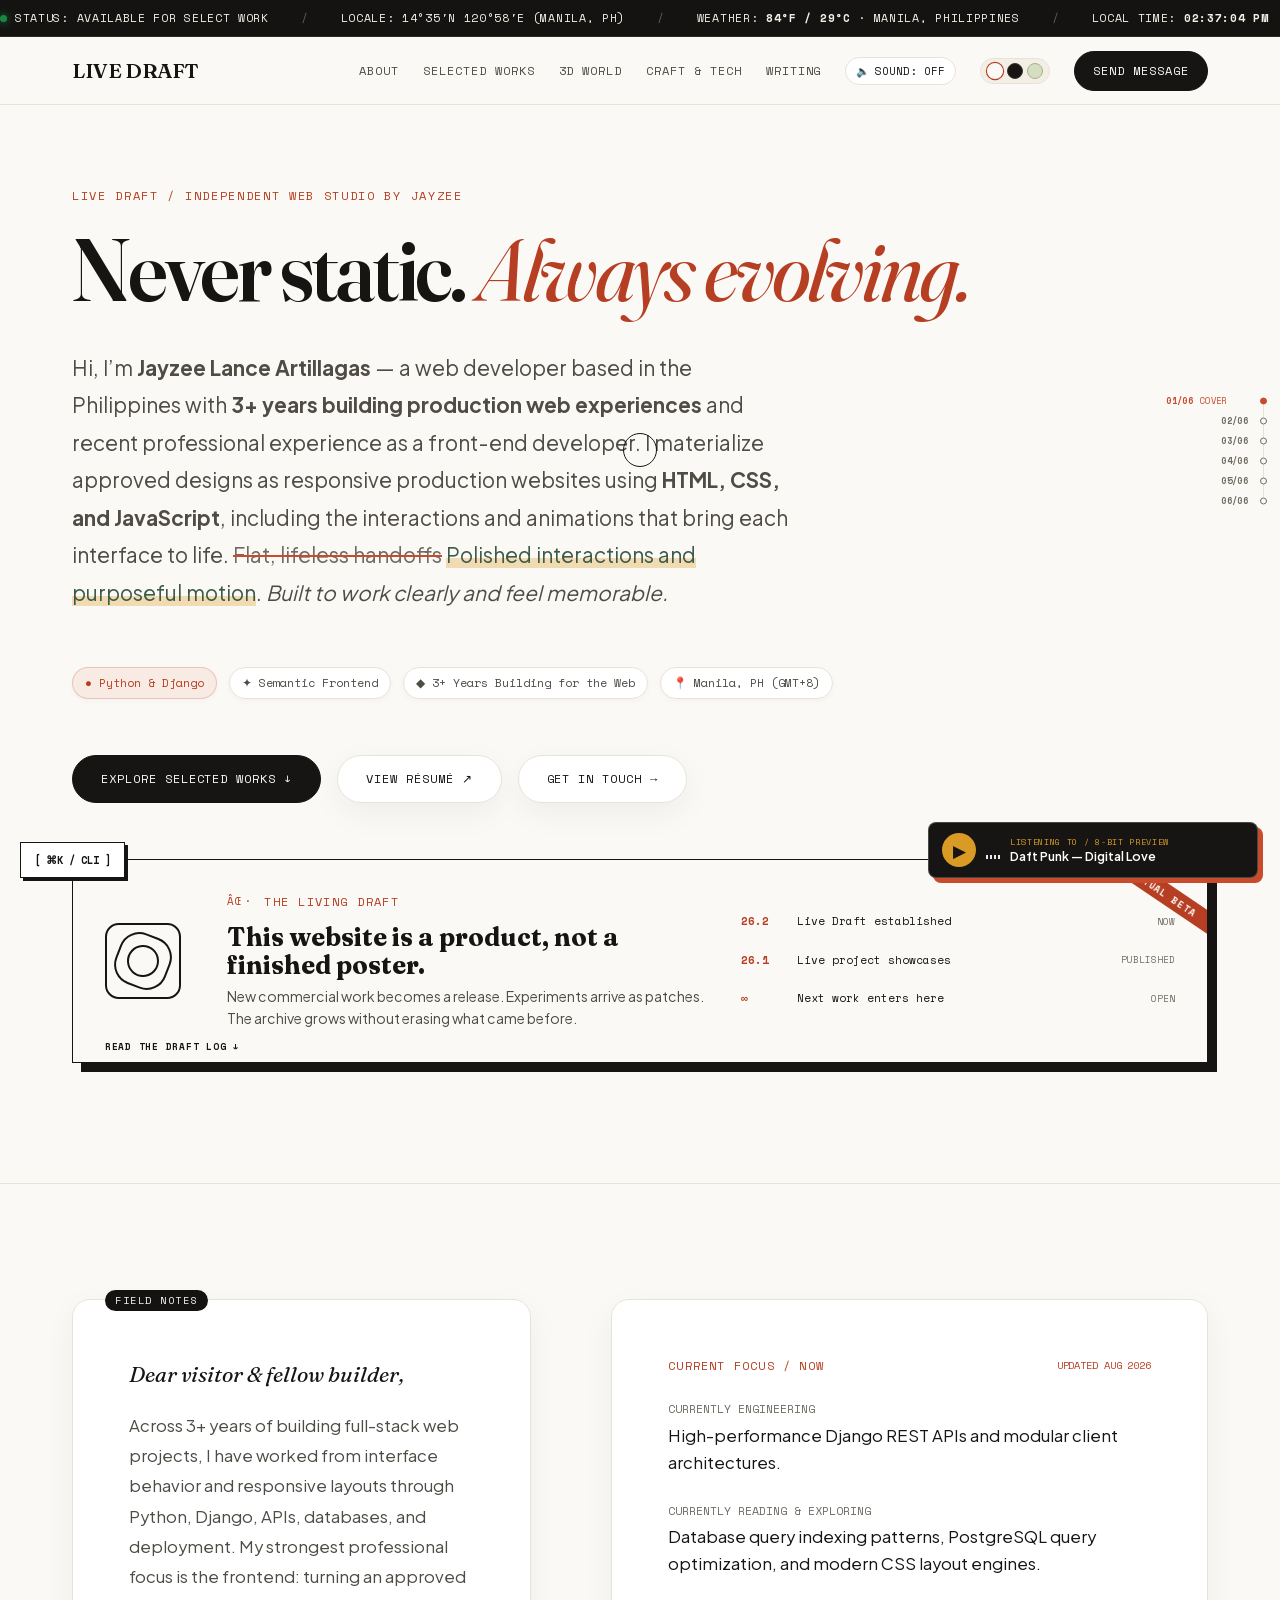
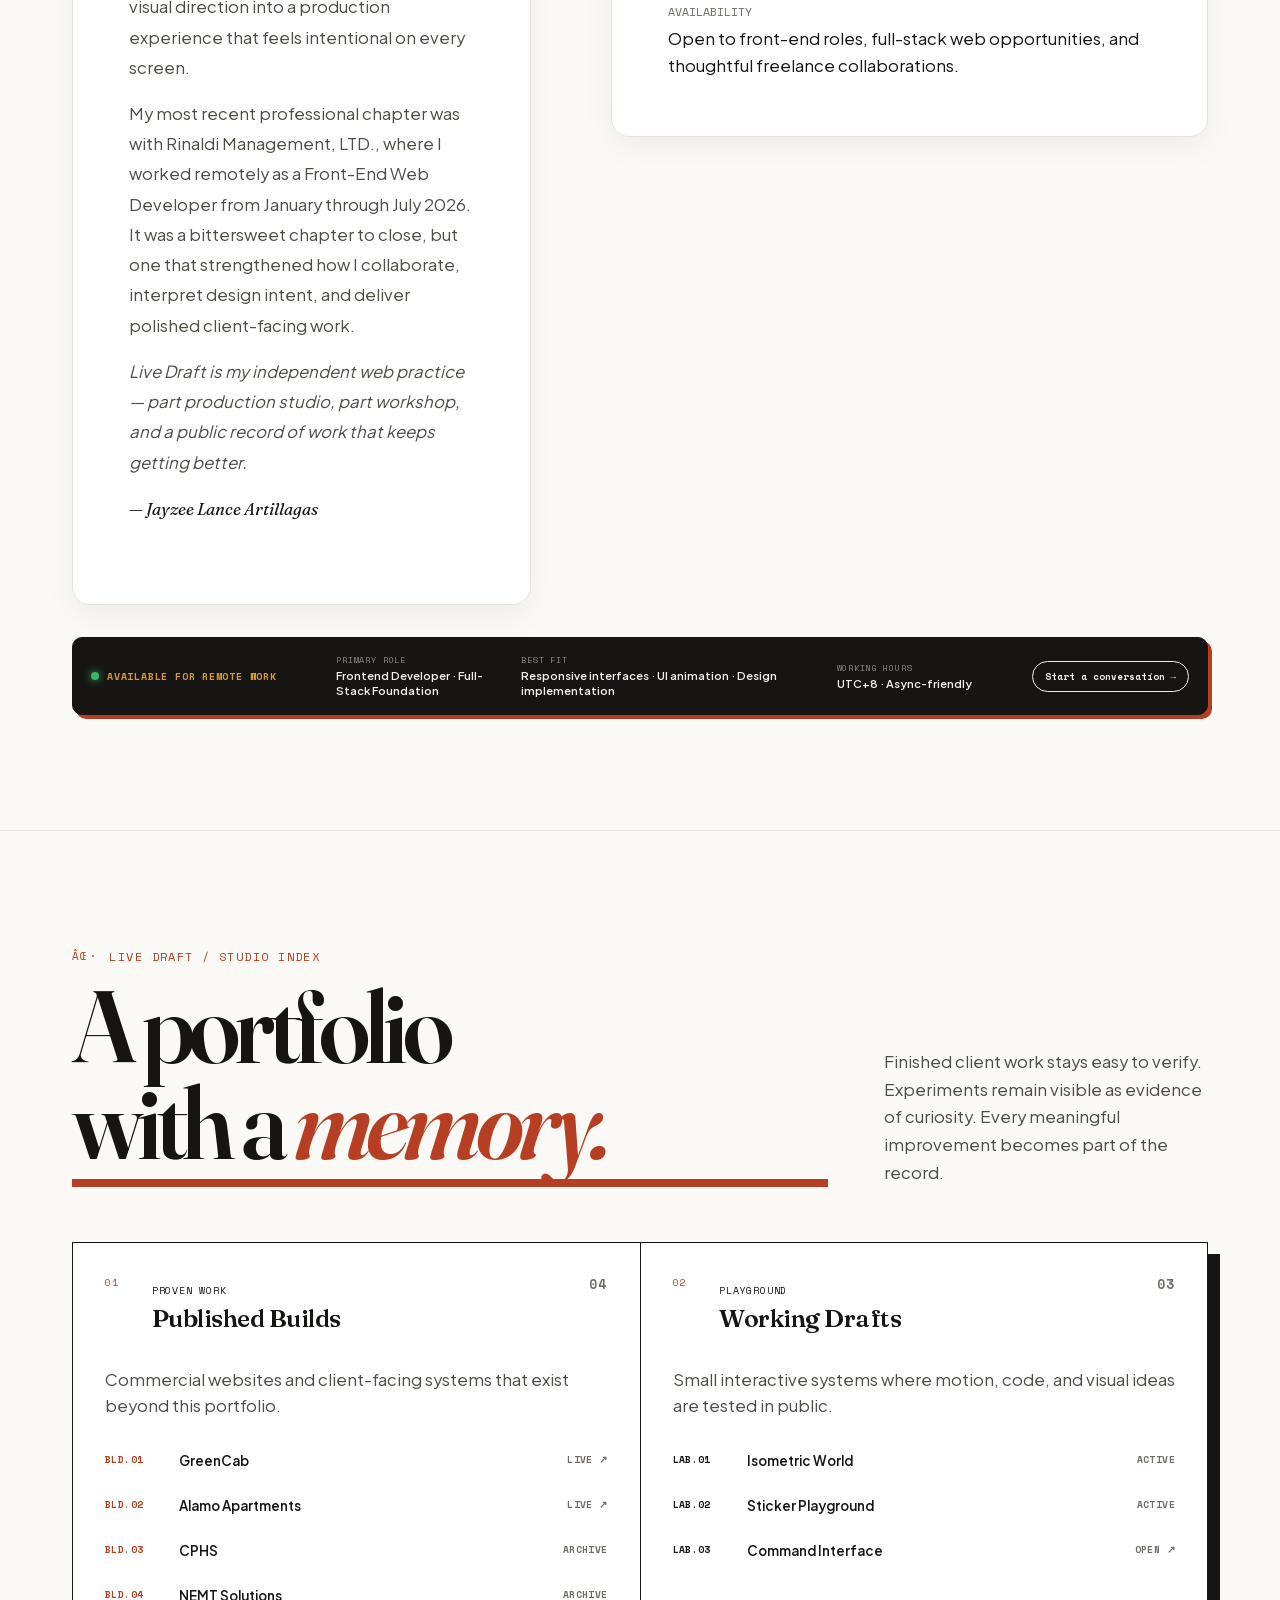
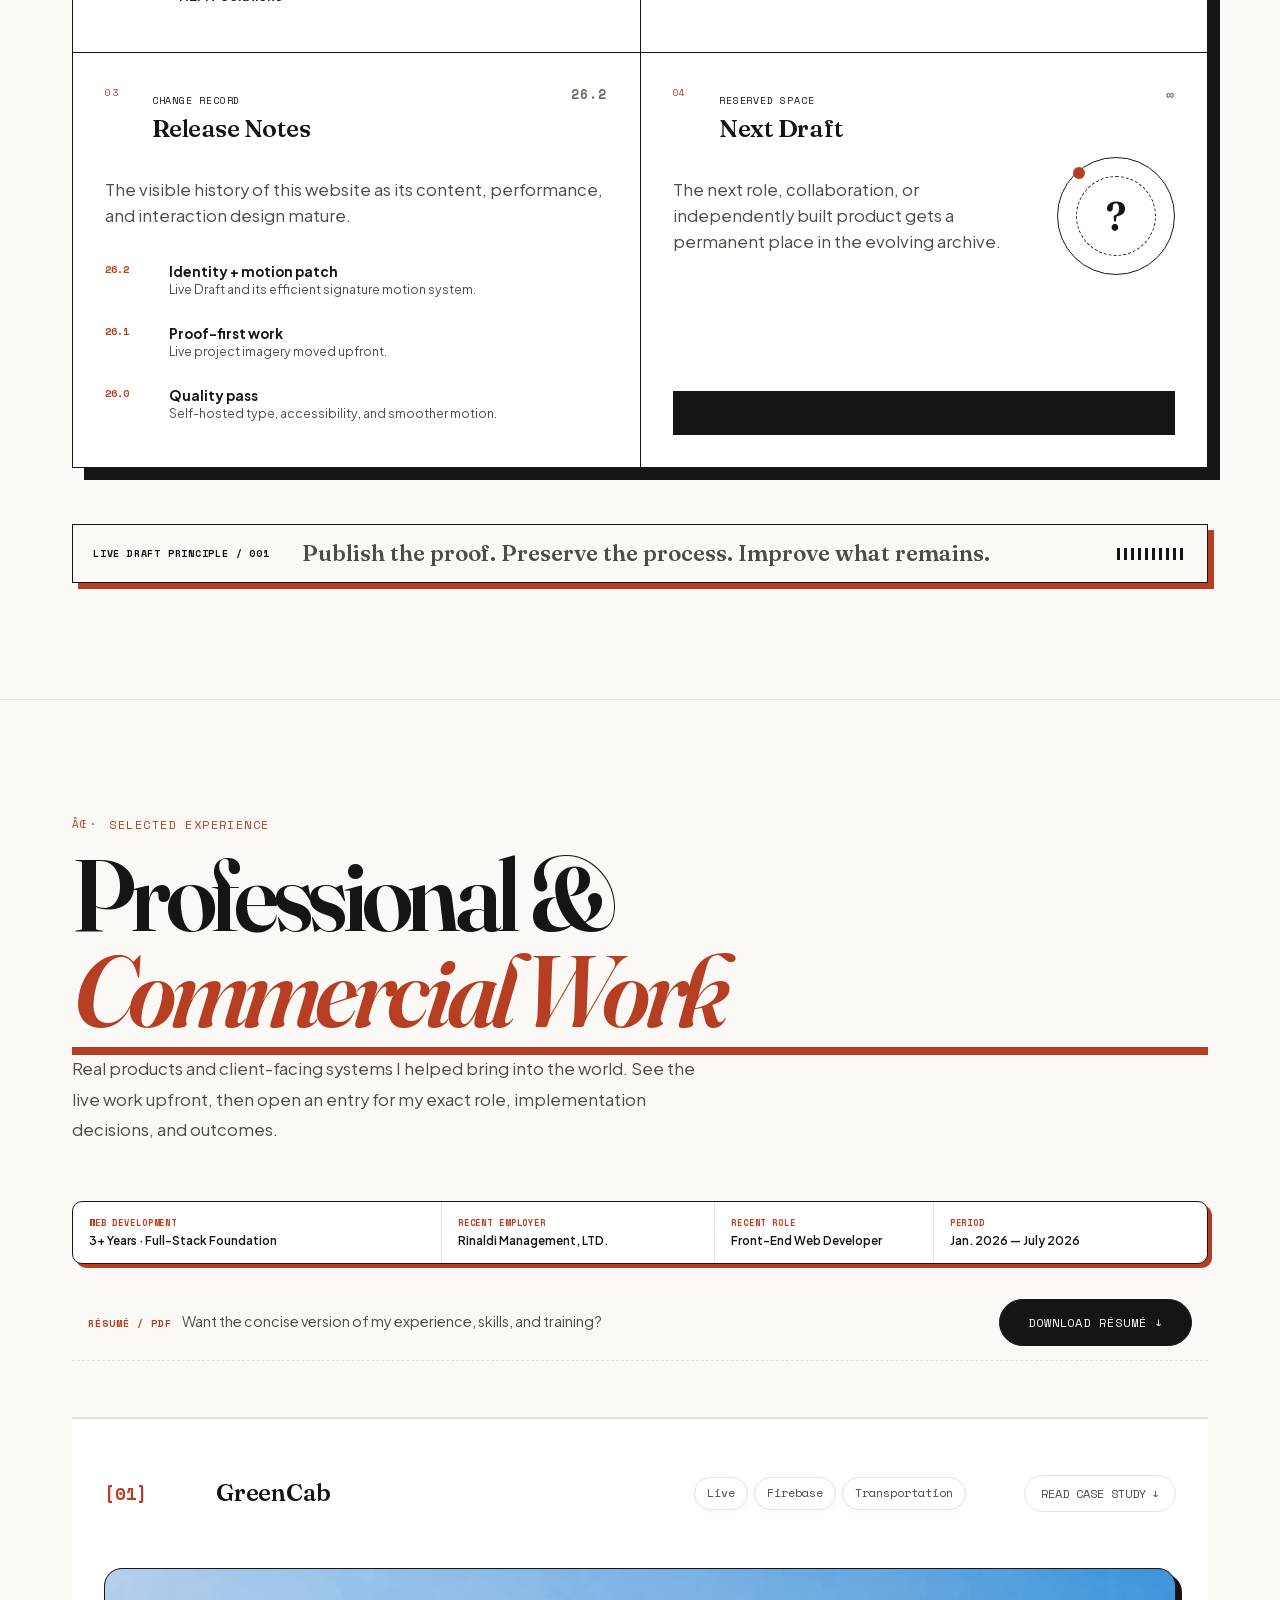
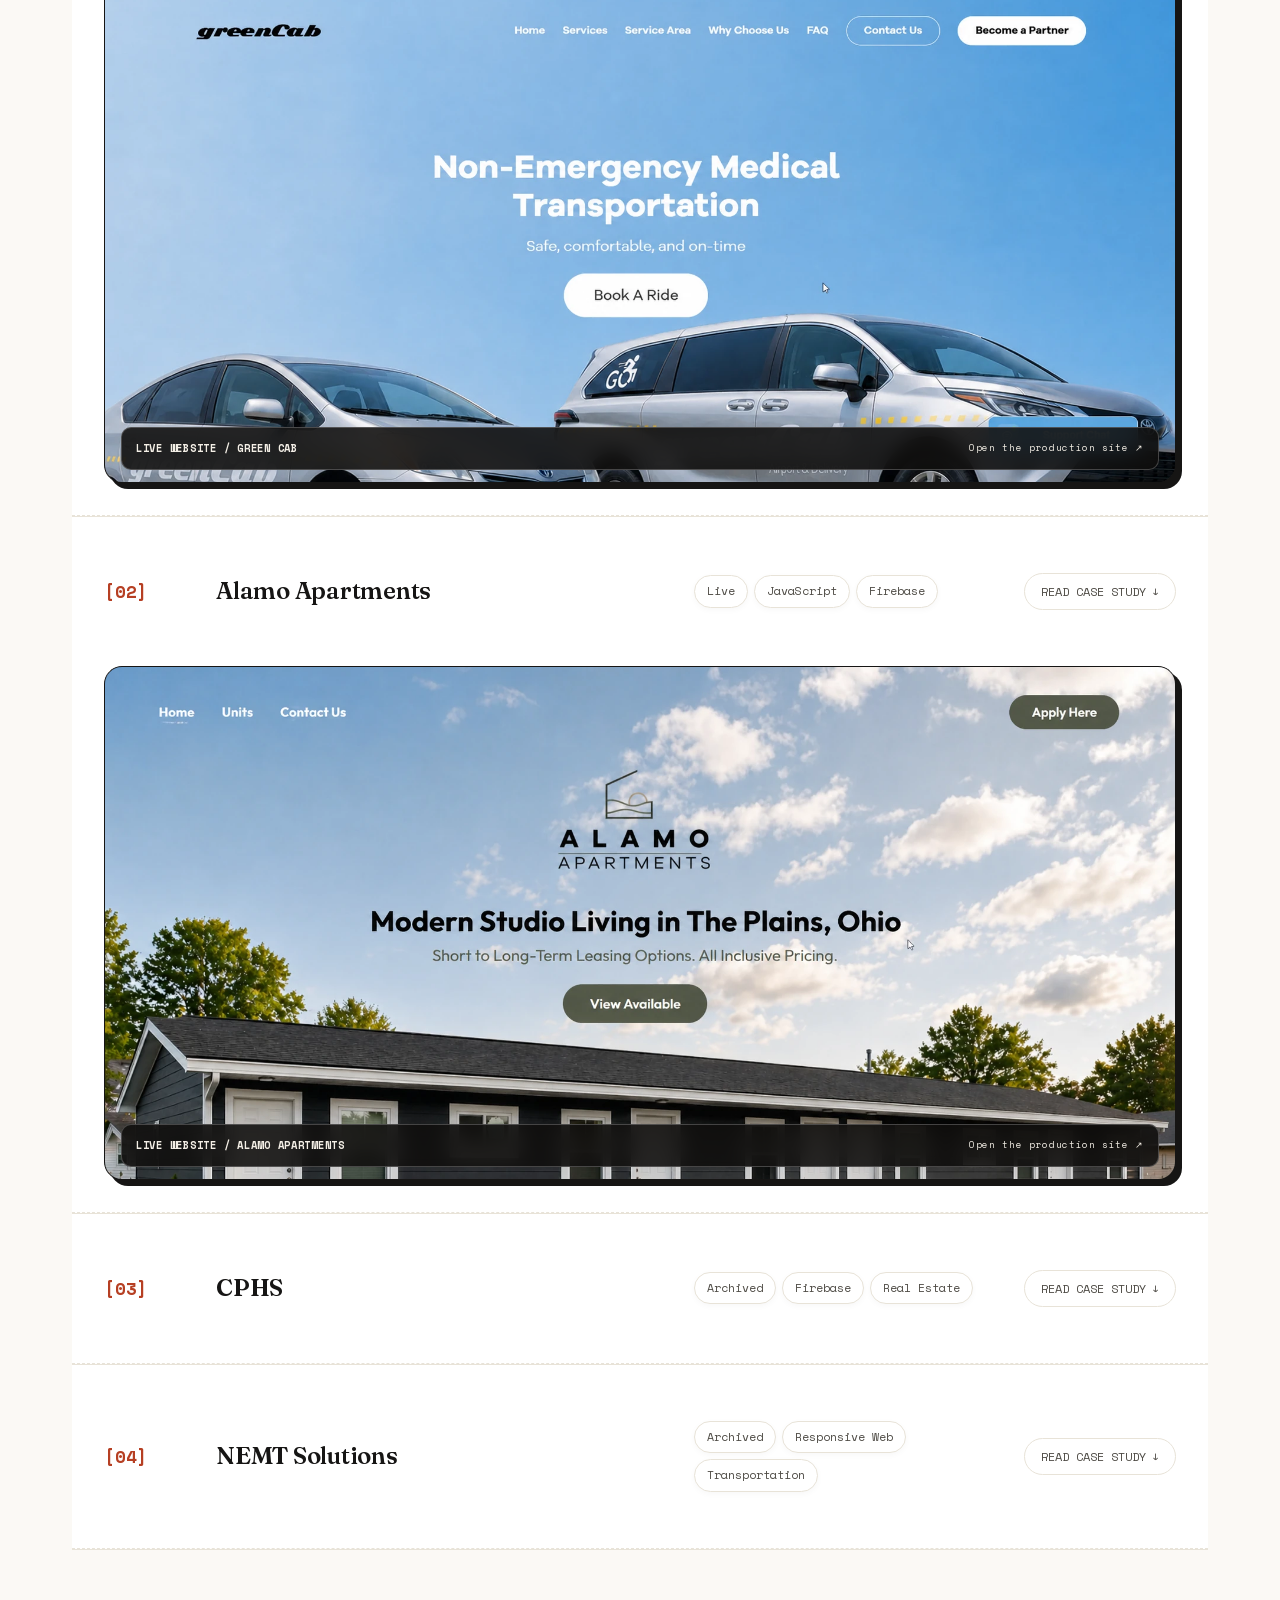
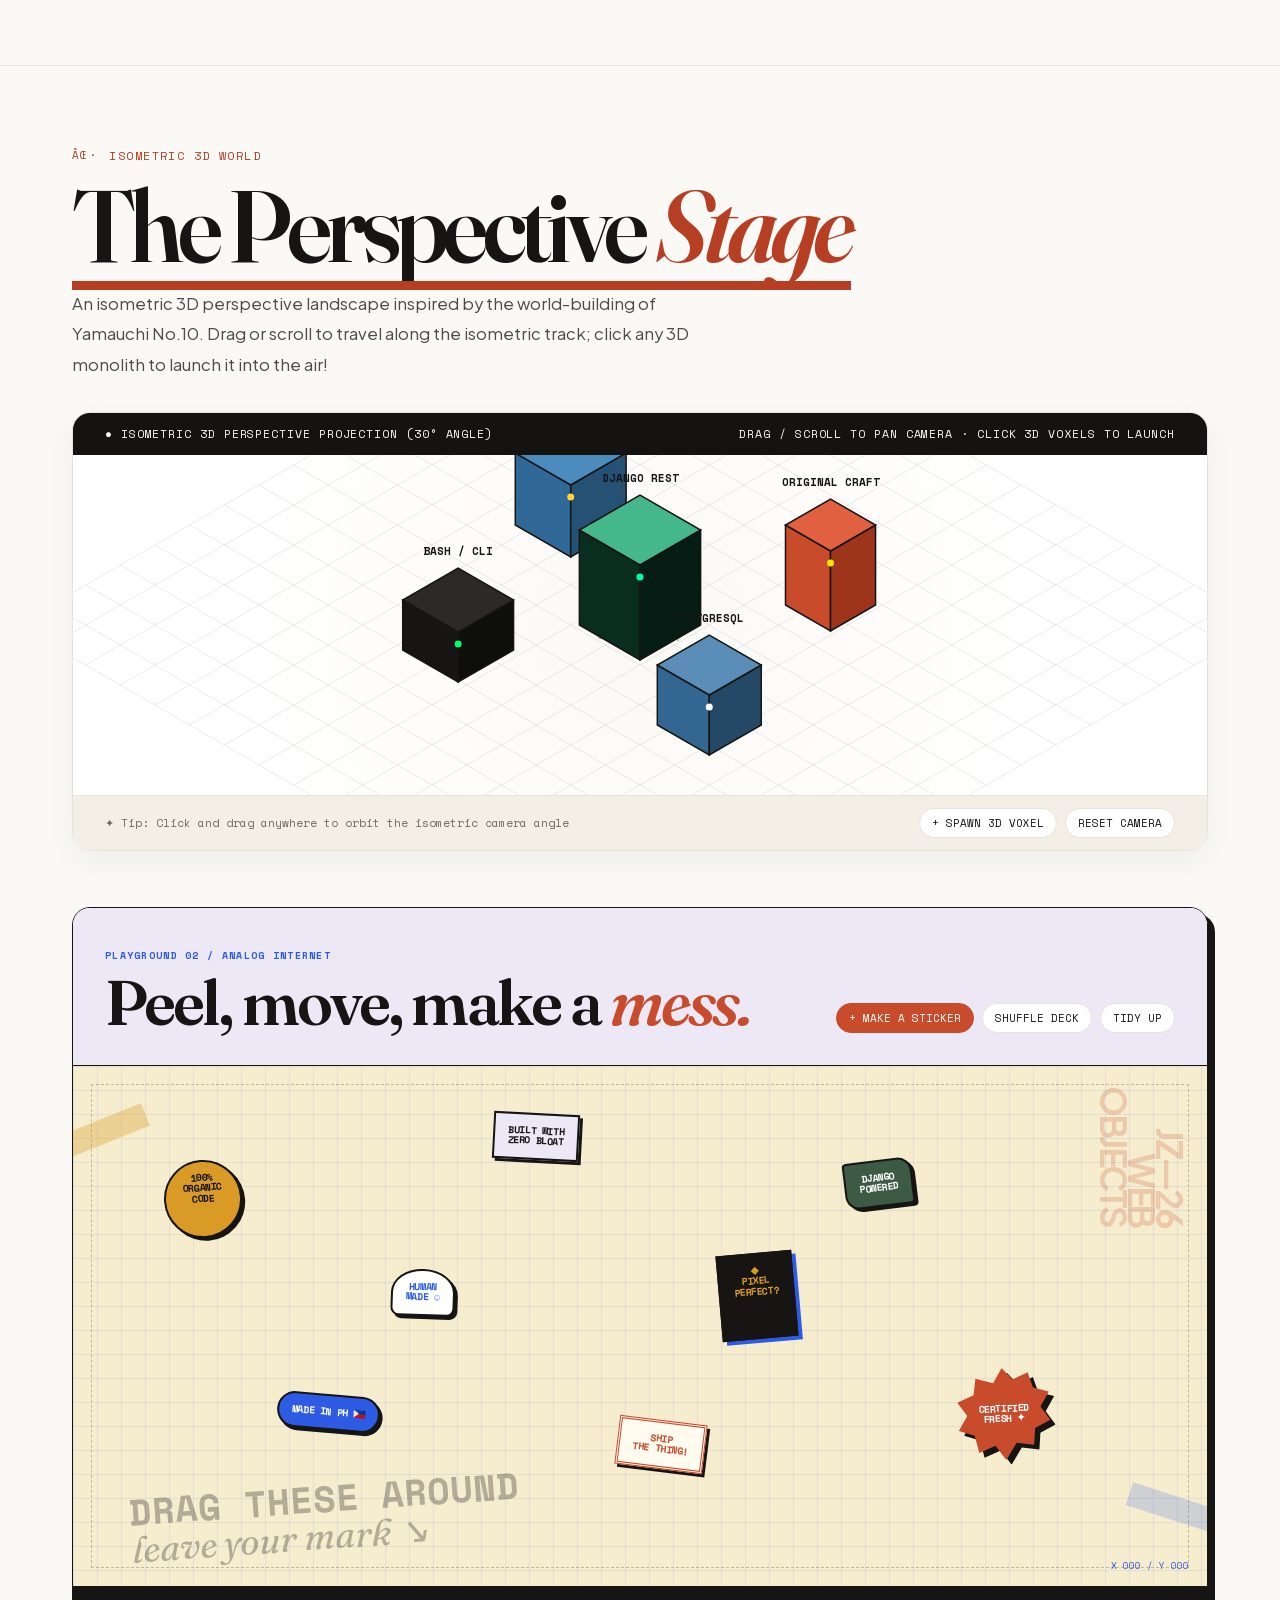
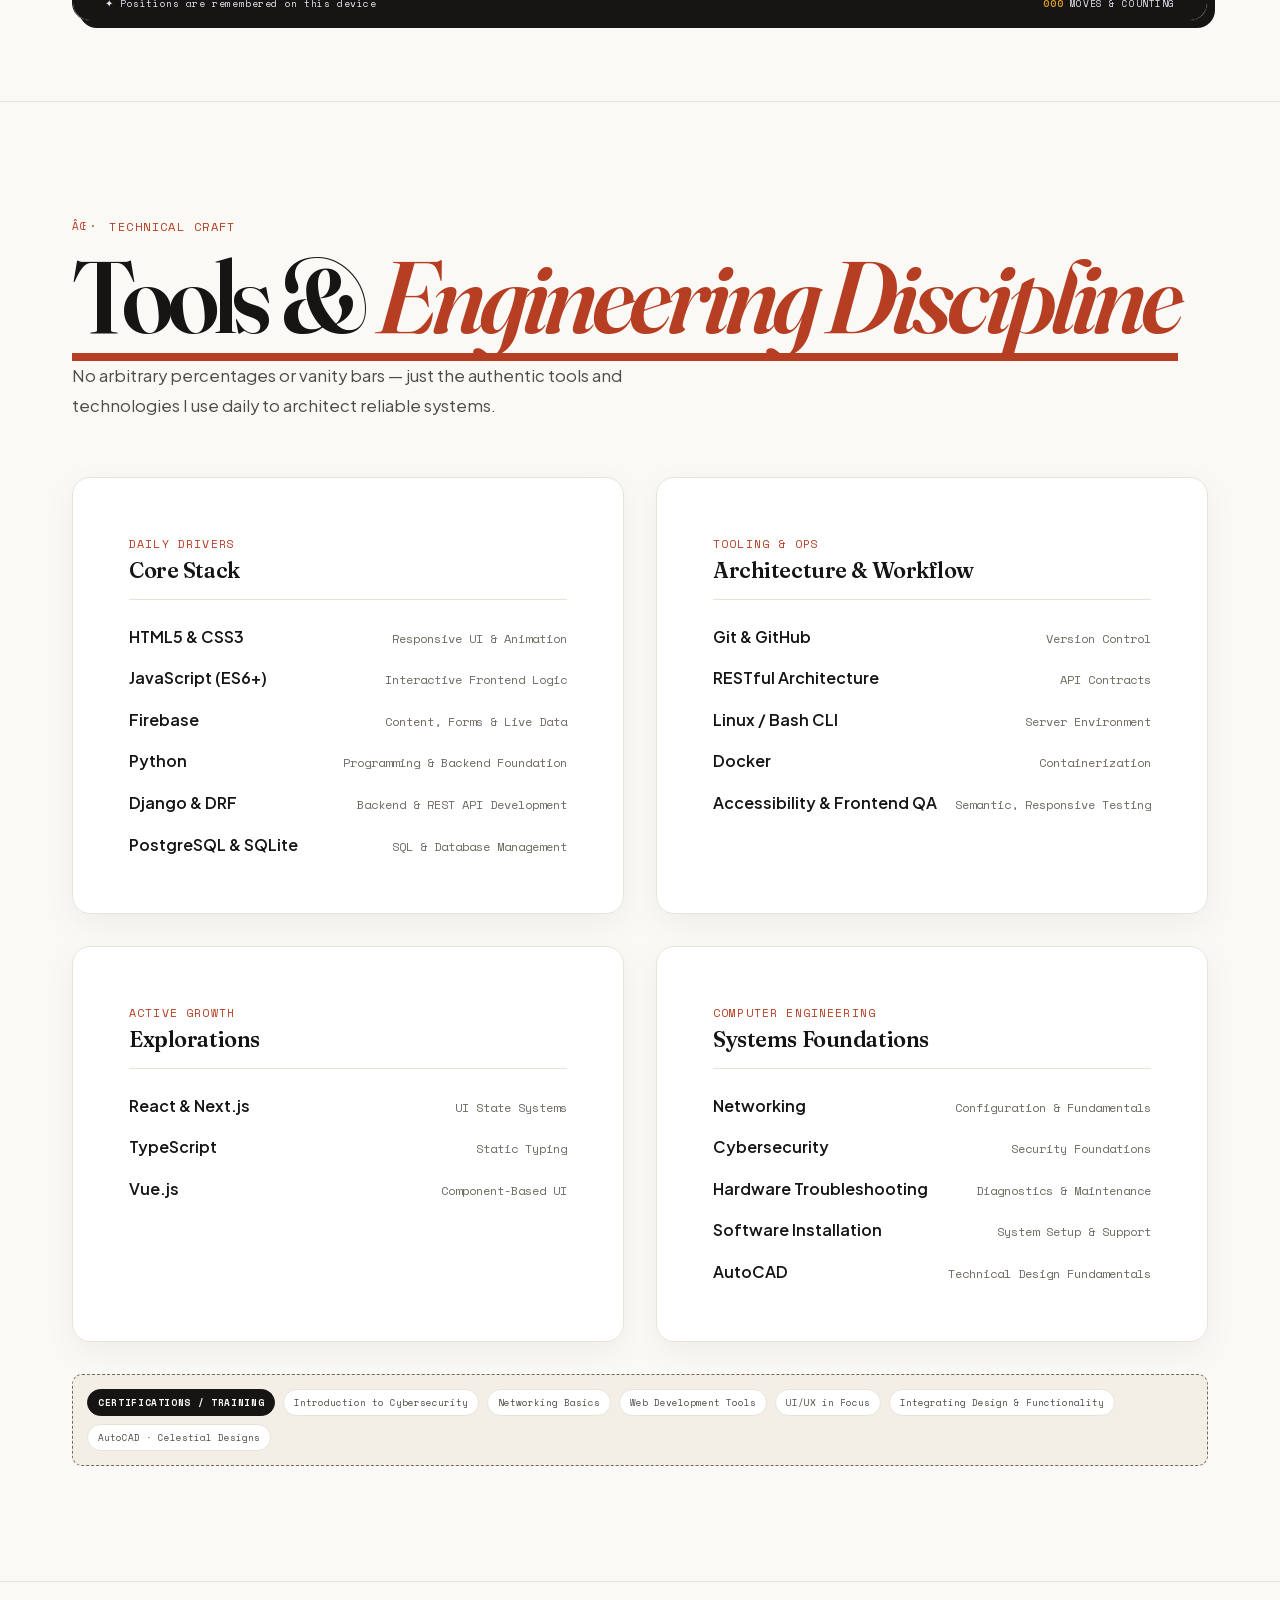
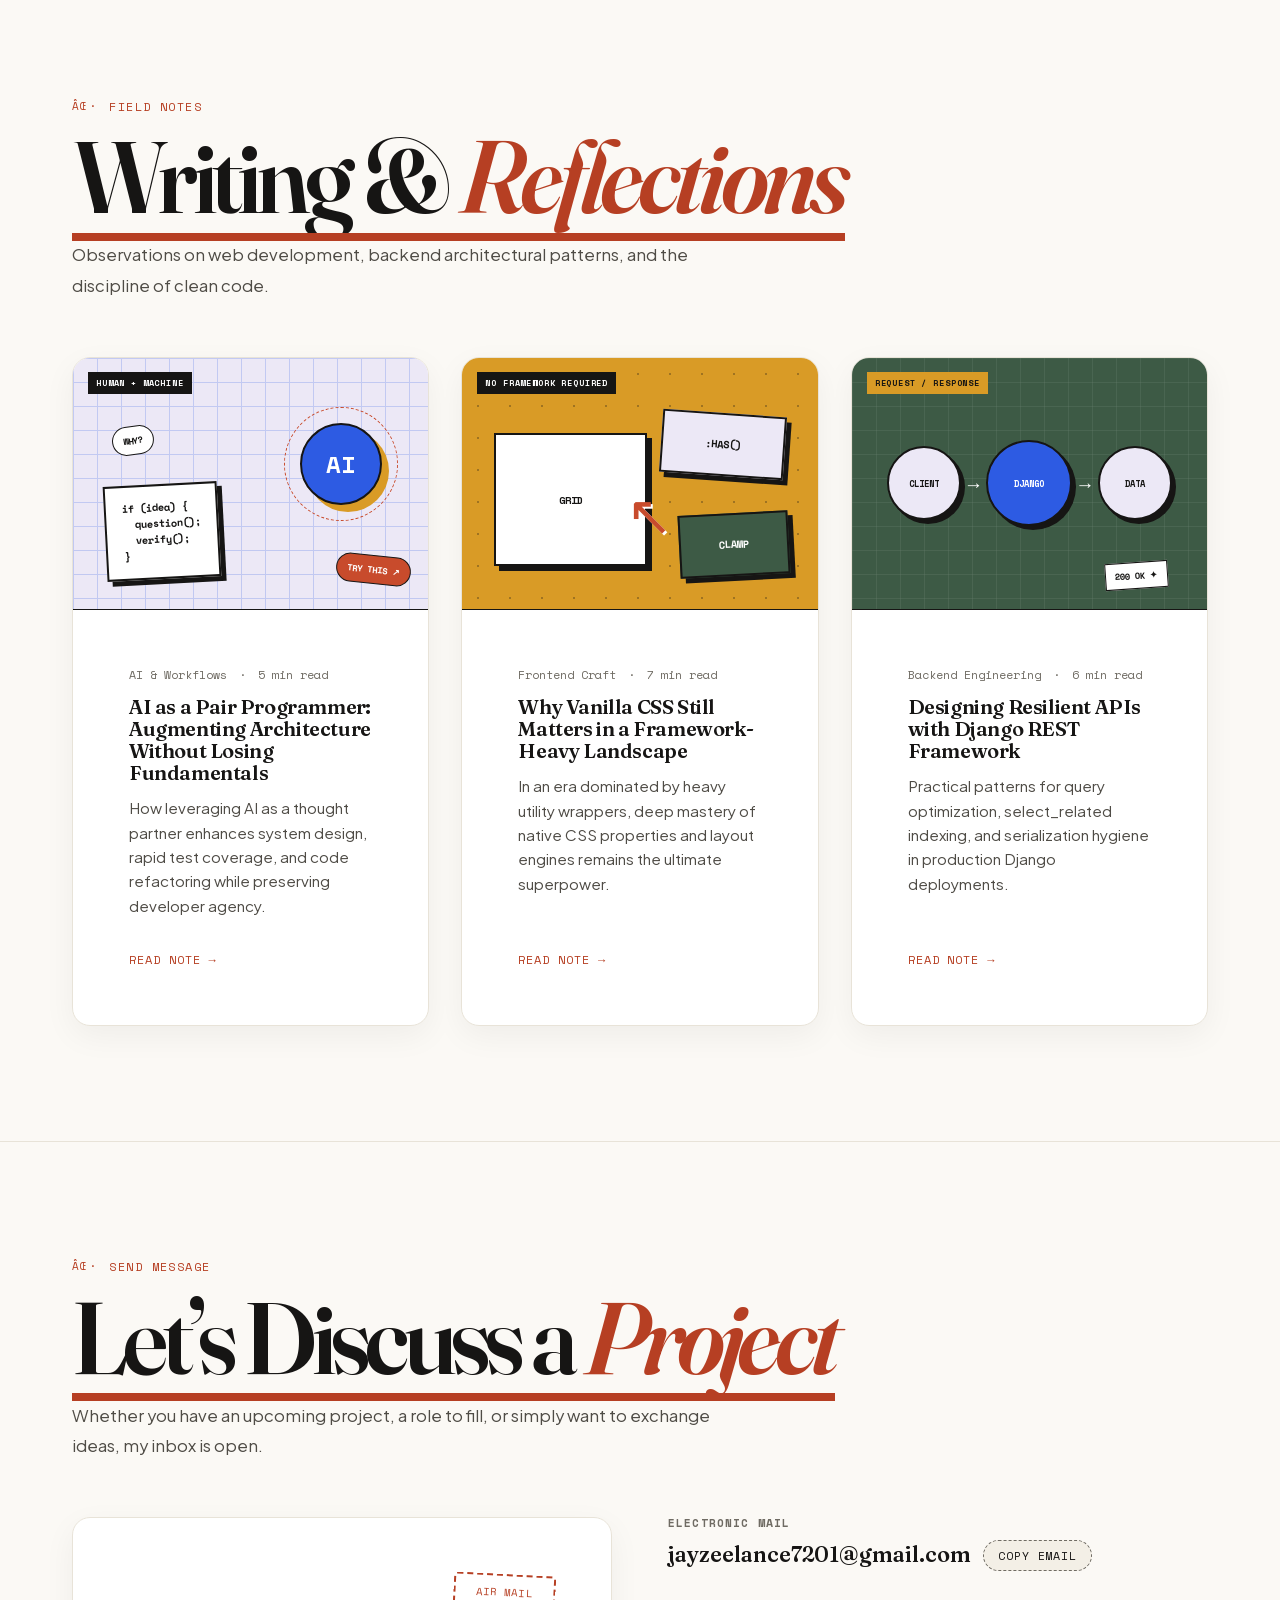
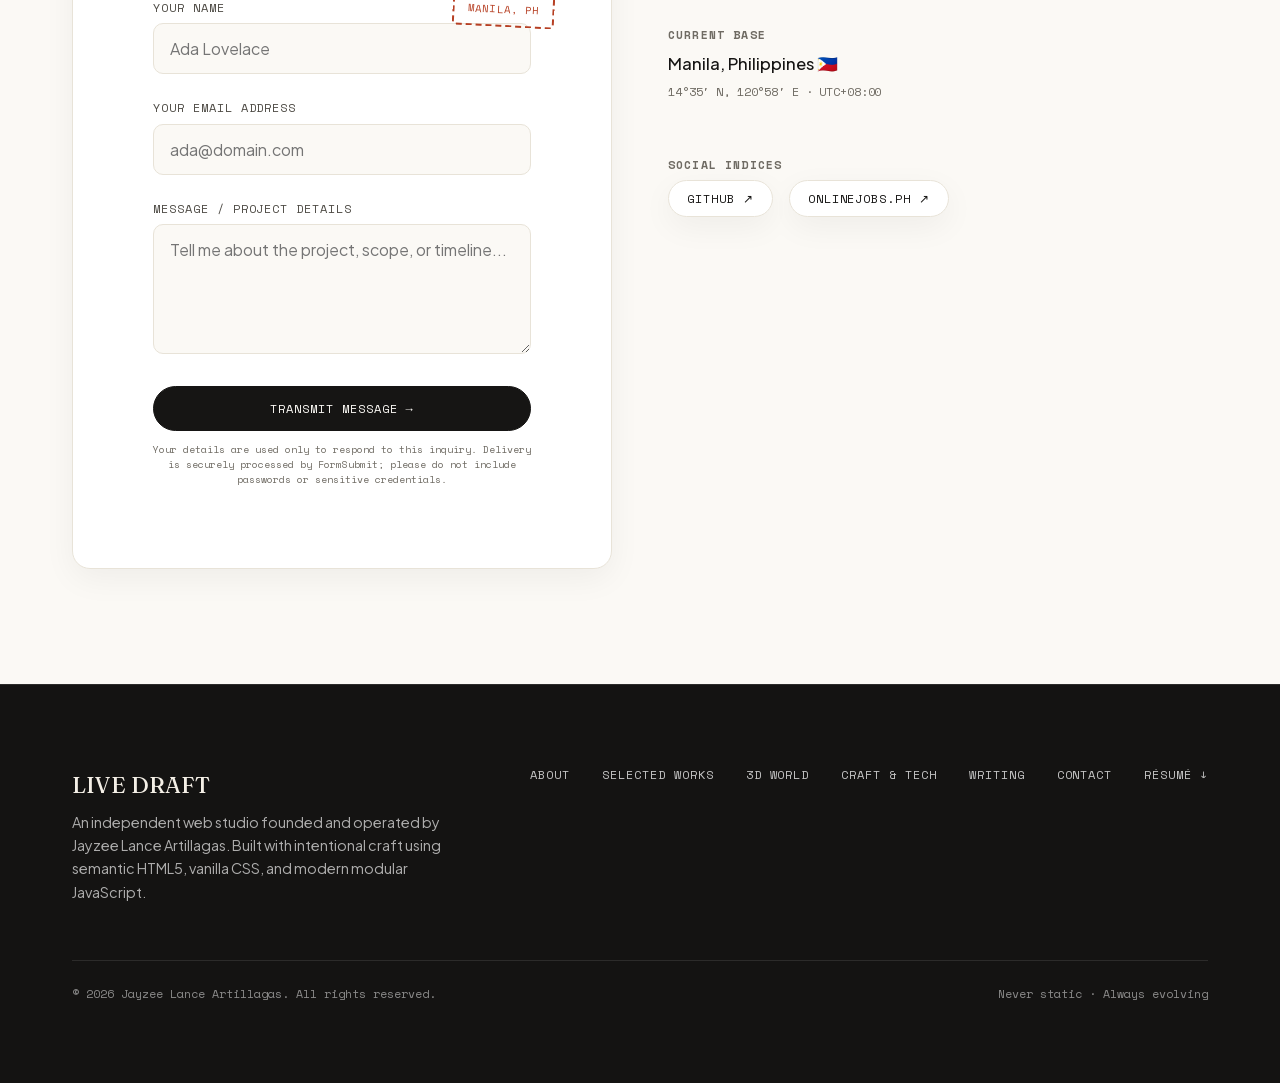
==== commit 6f5f1d0d: "Update experience to 3+ years" ====
--- a/index.html
+++ b/index.html
@@ -202,7 +202,7 @@
         </h1>
 
         <p class="hero__subtext">
-          Hi, I’m <strong>Jayzee Lance Artillagas</strong> — a web developer based in the Philippines with <strong>1.5+ years of full-stack web development experience</strong> and recent professional experience as a front-end developer.
+          Hi, I’m <strong>Jayzee Lance Artillagas</strong> — a web developer based in the Philippines with <strong>3+ years building production web experiences</strong> and recent professional experience as a front-end developer.
           I materialize approved designs as responsive production websites using <strong>HTML, CSS, and JavaScript</strong>, including the interactions and animations that bring each interface to life.
           <del>Flat, lifeless handoffs</del> <ins>Polished interactions and purposeful motion</ins>. <em>Built to work clearly and feel memorable.</em>
         </p>
@@ -210,7 +210,7 @@
         <div class="hero__stamps">
           <span class="badge-stamp badge-stamp--accent">● Python &amp; Django</span>
           <span class="badge-stamp">✦ Semantic Frontend</span>
-          <span class="badge-stamp">◆ 1.5+ Years Building for the Web</span>
+          <span class="badge-stamp">◆ 3+ Years Building for the Web</span>
           <span class="badge-stamp">📍 Manila, PH (GMT+8)</span>
         </div>
 
@@ -253,7 +253,7 @@
             <p class="letter-card__salutation">Dear visitor &amp; fellow builder,</p>
             <div class="letter-card__body">
               <p>
-                Across 1.5+ years of building full-stack web projects, I have worked from interface behavior and responsive layouts through Python, Django, APIs, databases, and deployment. My strongest professional focus is the frontend: turning an approved visual direction into a production experience that feels intentional on every screen.
+                Across 3+ years of building full-stack web projects, I have worked from interface behavior and responsive layouts through Python, Django, APIs, databases, and deployment. My strongest professional focus is the frontend: turning an approved visual direction into a production experience that feels intentional on every screen.
               </p>
               <p>
                 My most recent professional chapter was with Rinaldi Management, LTD., where I worked remotely as a Front-End Web Developer from January through July 2026. It was a bittersweet chapter to close, but one that strengthened how I collaborate, interpret design intent, and deliver polished client-facing work.
@@ -366,7 +366,7 @@
         </div>
 
         <div class="experience-ledger fade-in-up">
-          <span><small>WEB DEVELOPMENT</small><strong>1.5+ Years · Full-Stack Foundation</strong></span>
+          <span><small>WEB DEVELOPMENT</small><strong>3+ Years · Full-Stack Foundation</strong></span>
           <span><small>RECENT EMPLOYER</small><strong>Rinaldi Management, LTD.</strong></span>
           <span><small>RECENT ROLE</small><strong>Front-End Web Developer</strong></span>
           <span><small>PERIOD</small><strong>Jan. 2026 — July 2026</strong></span>
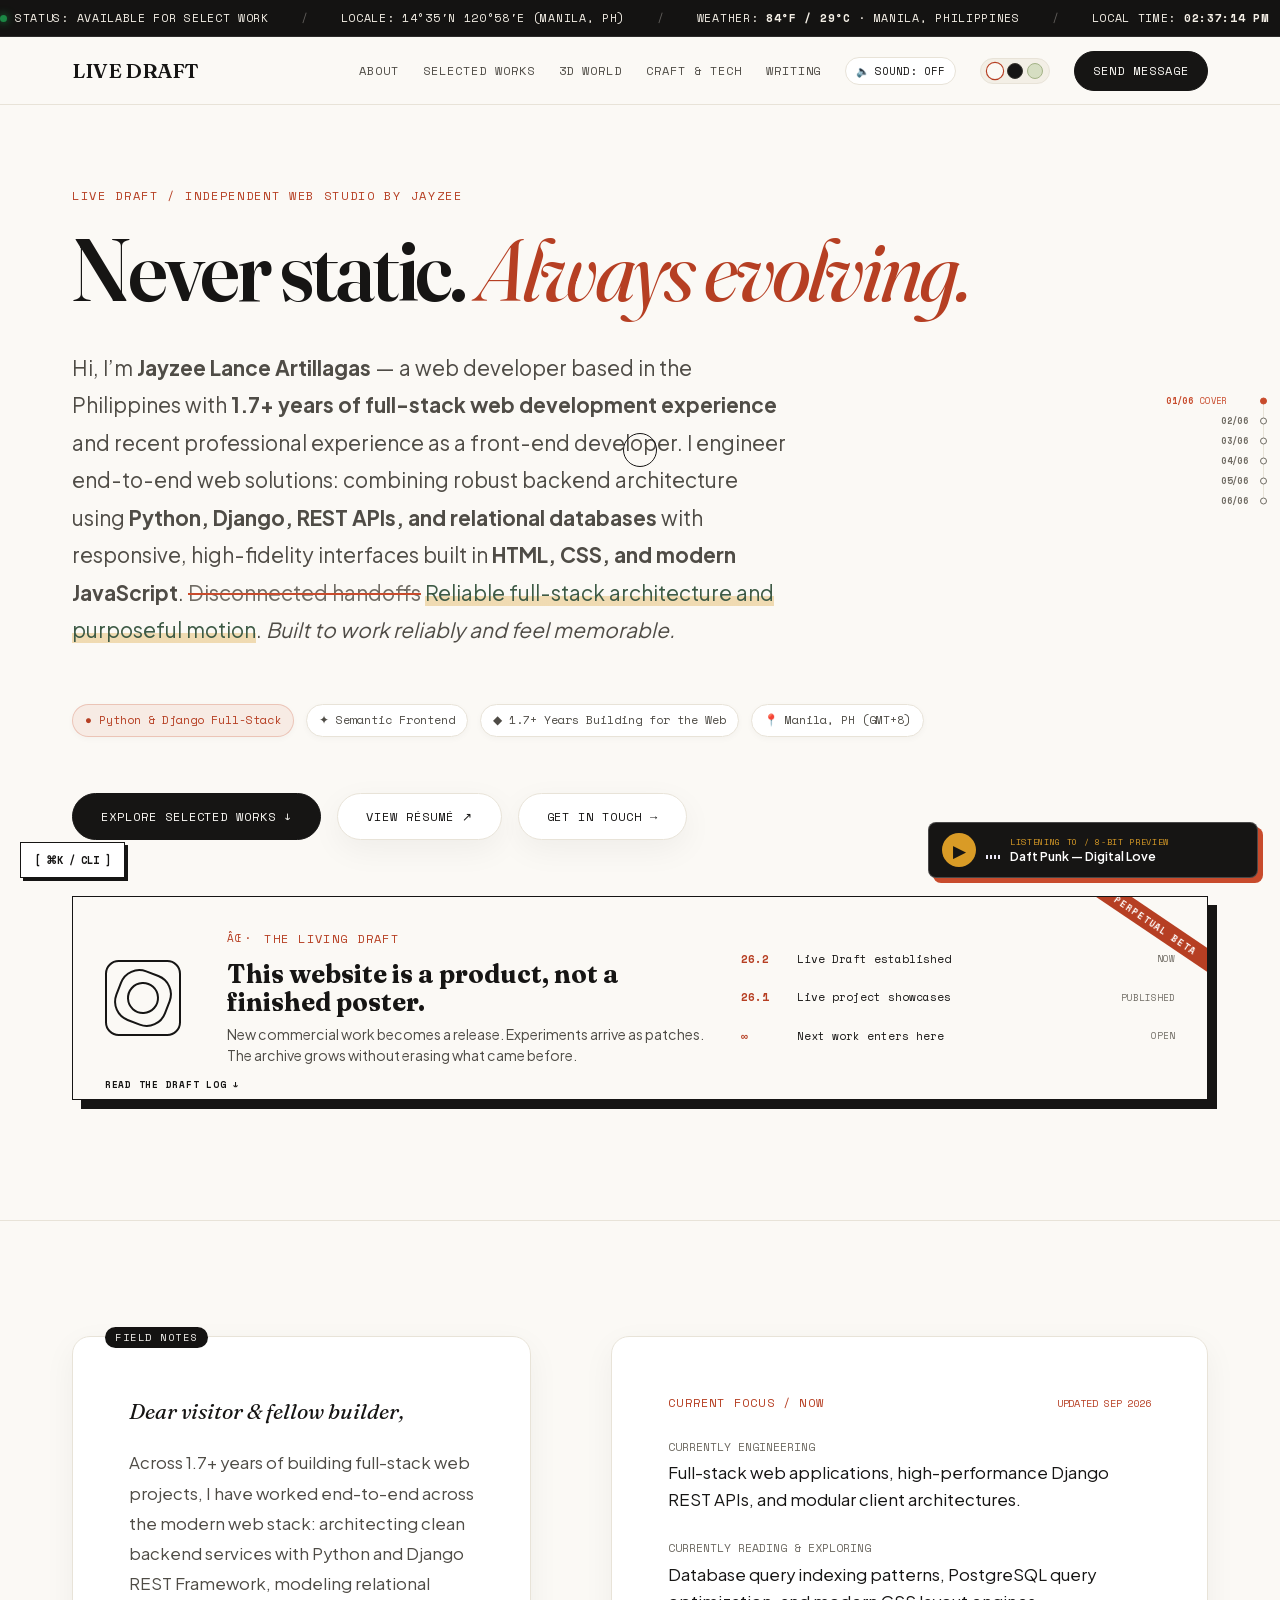
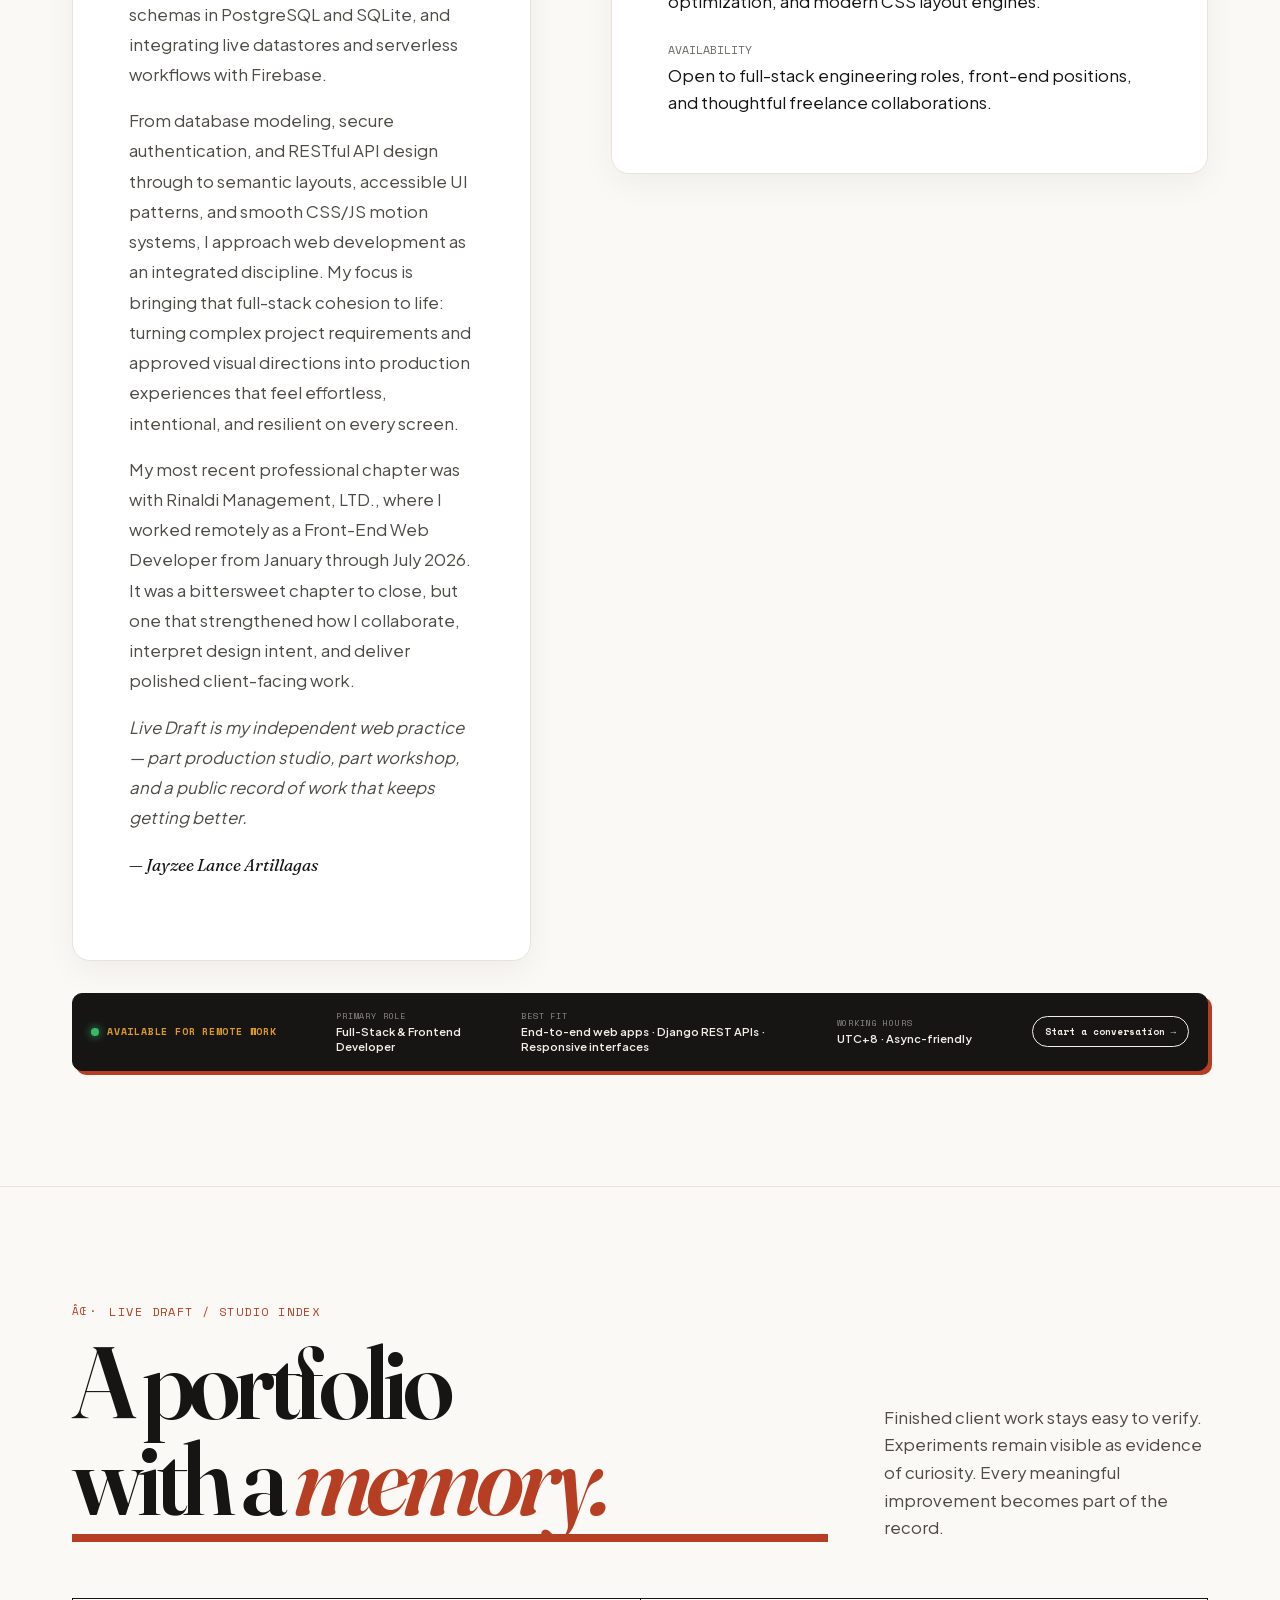
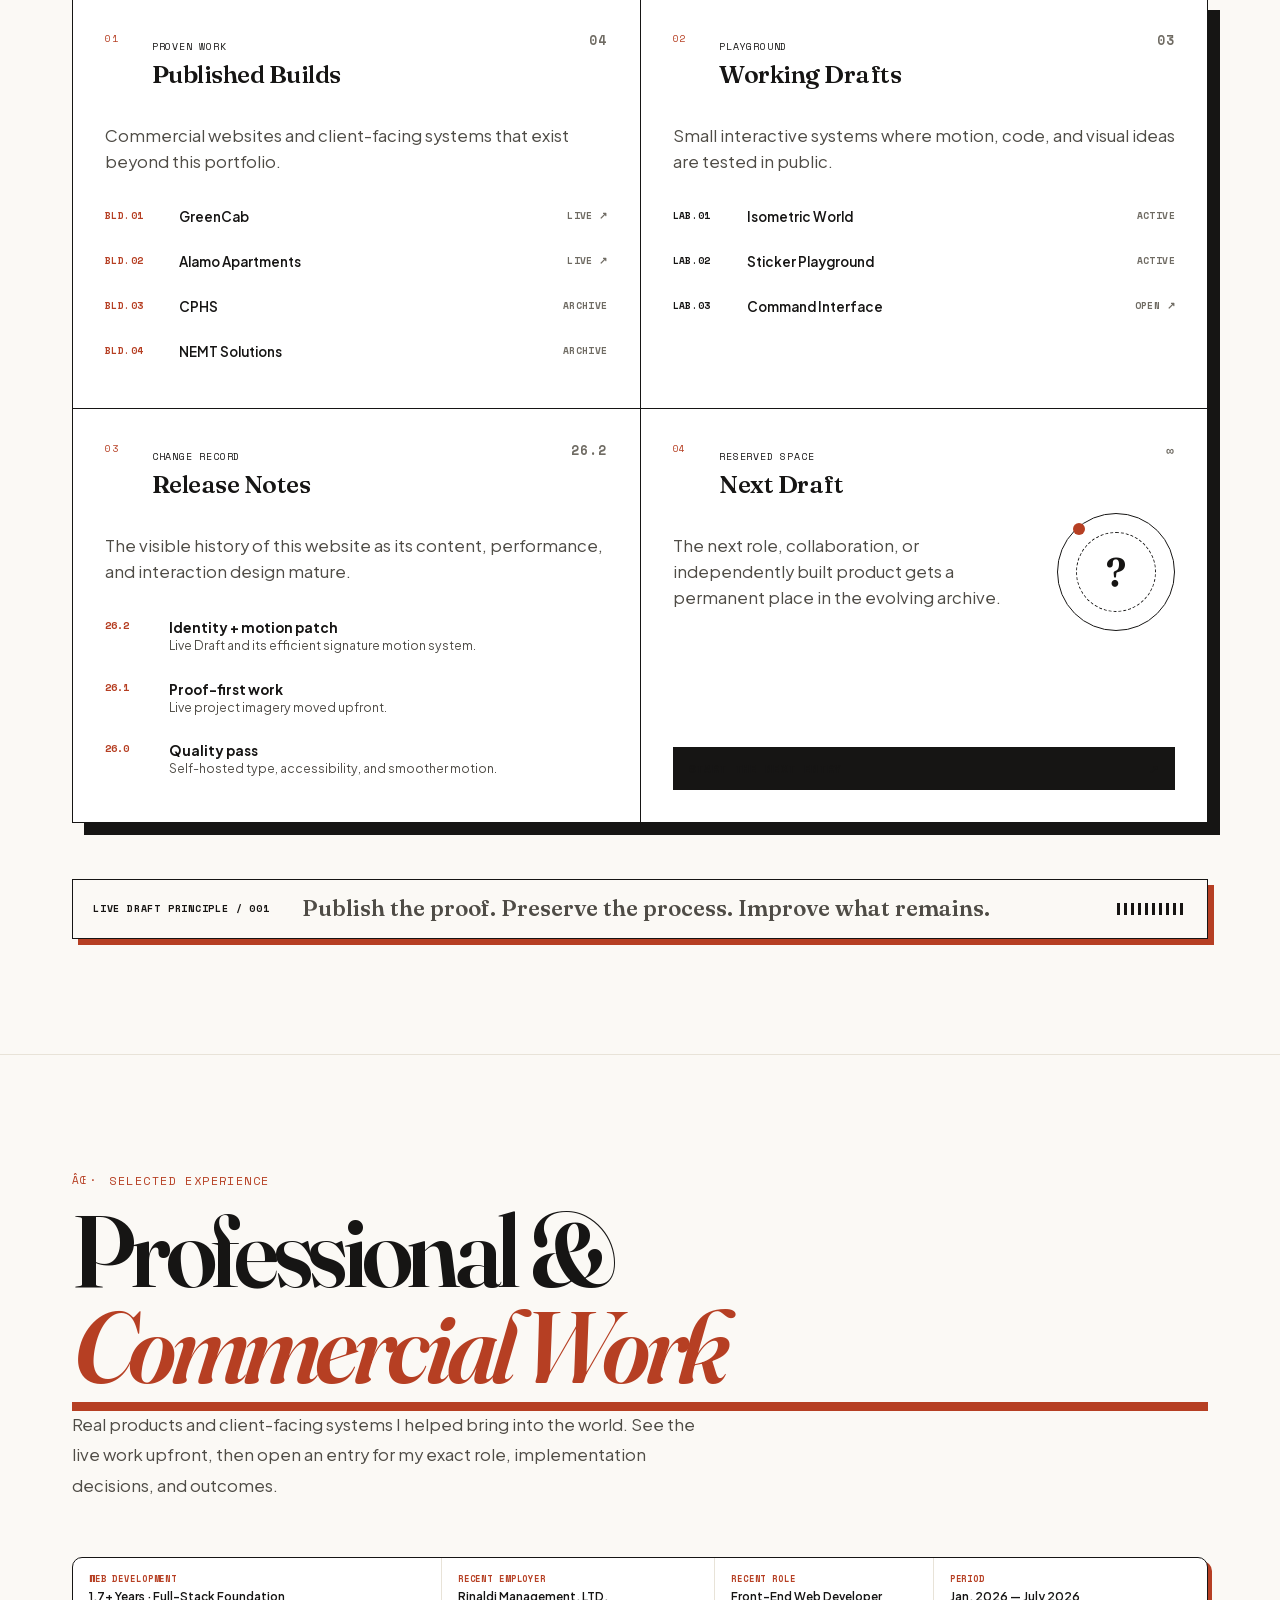
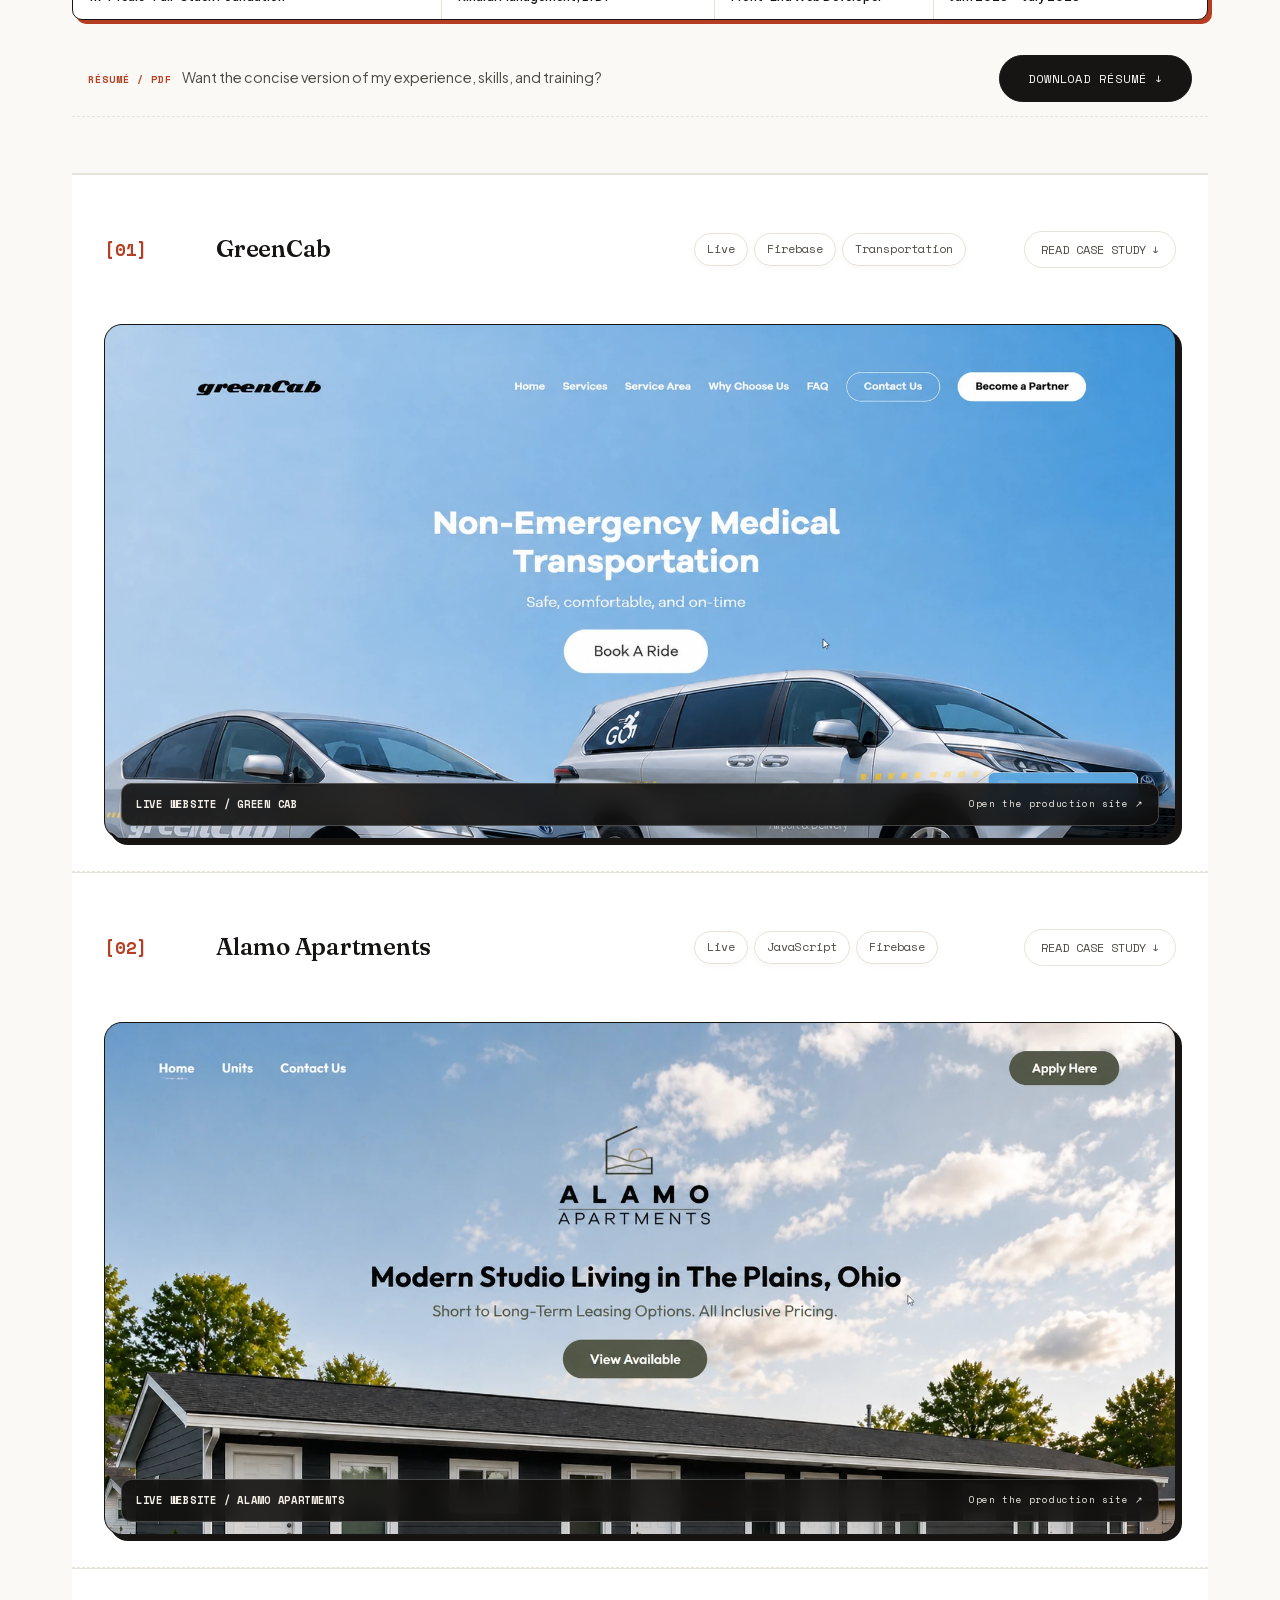
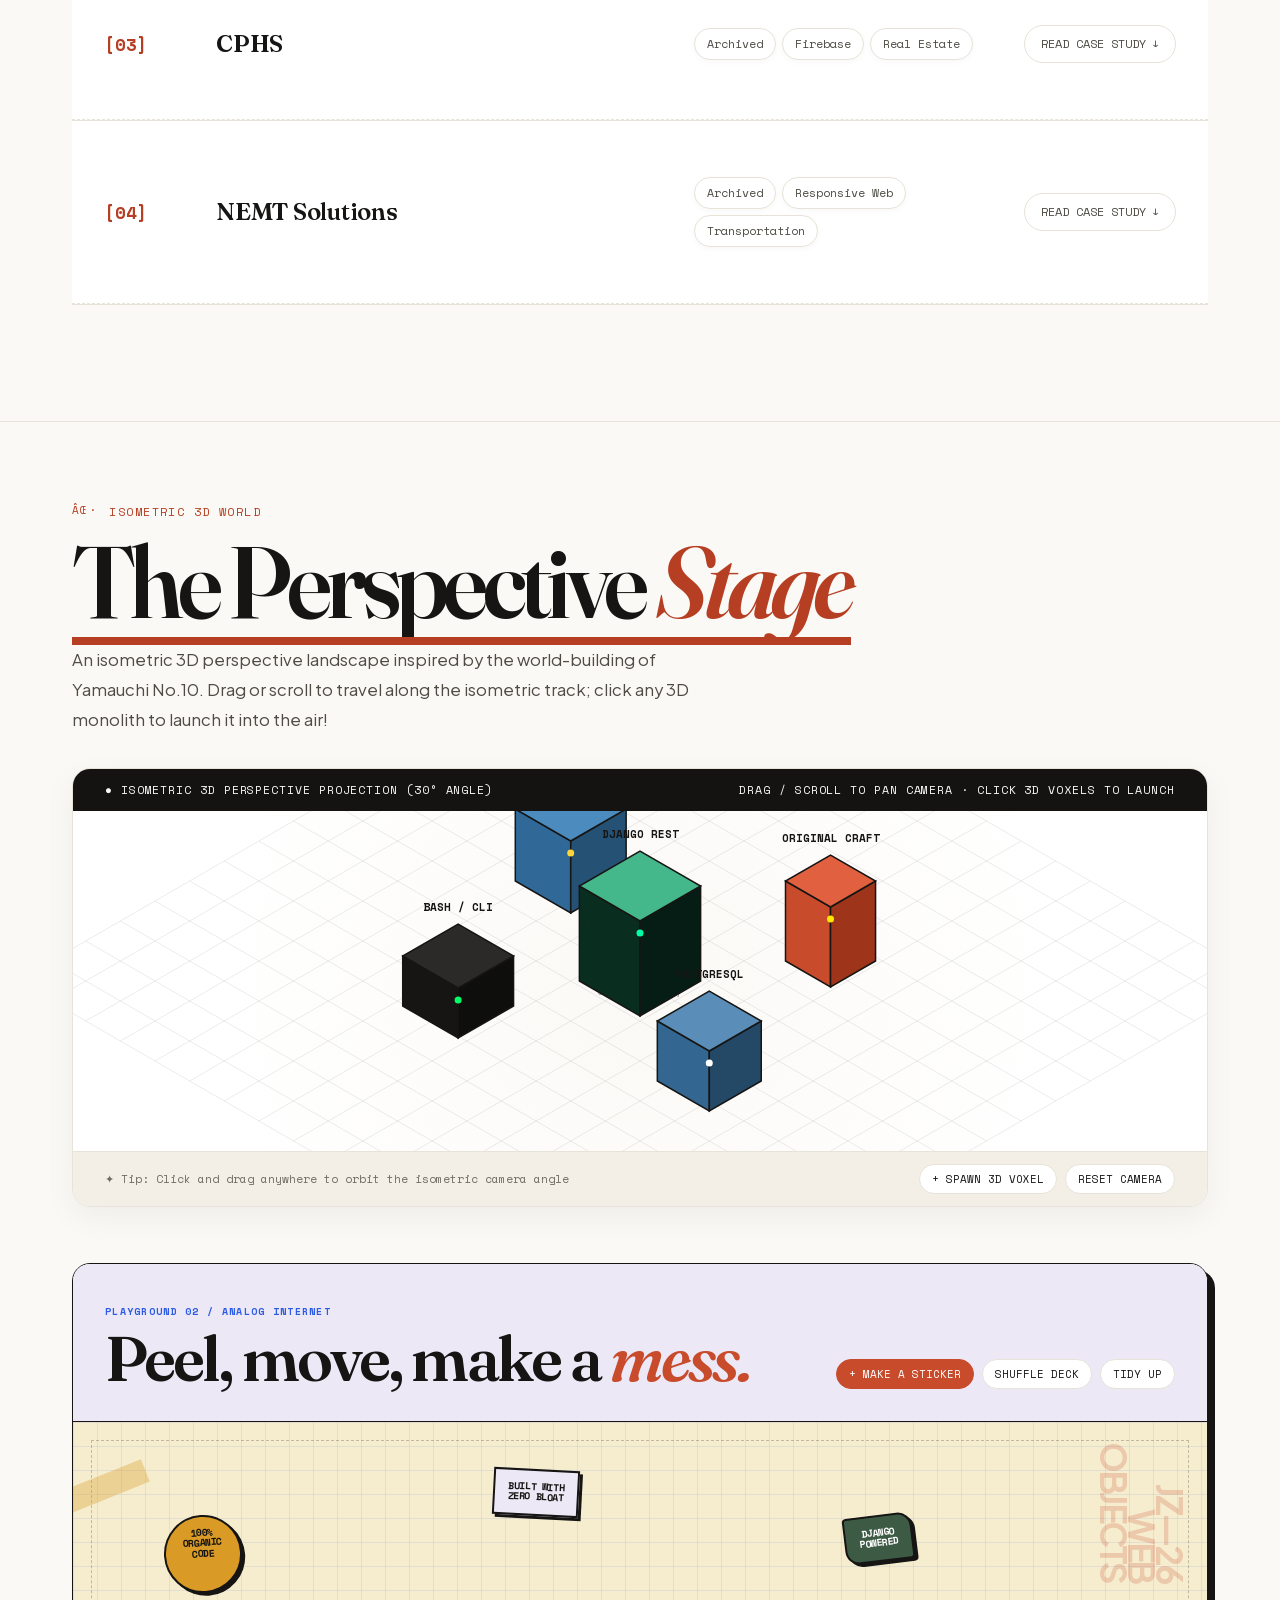
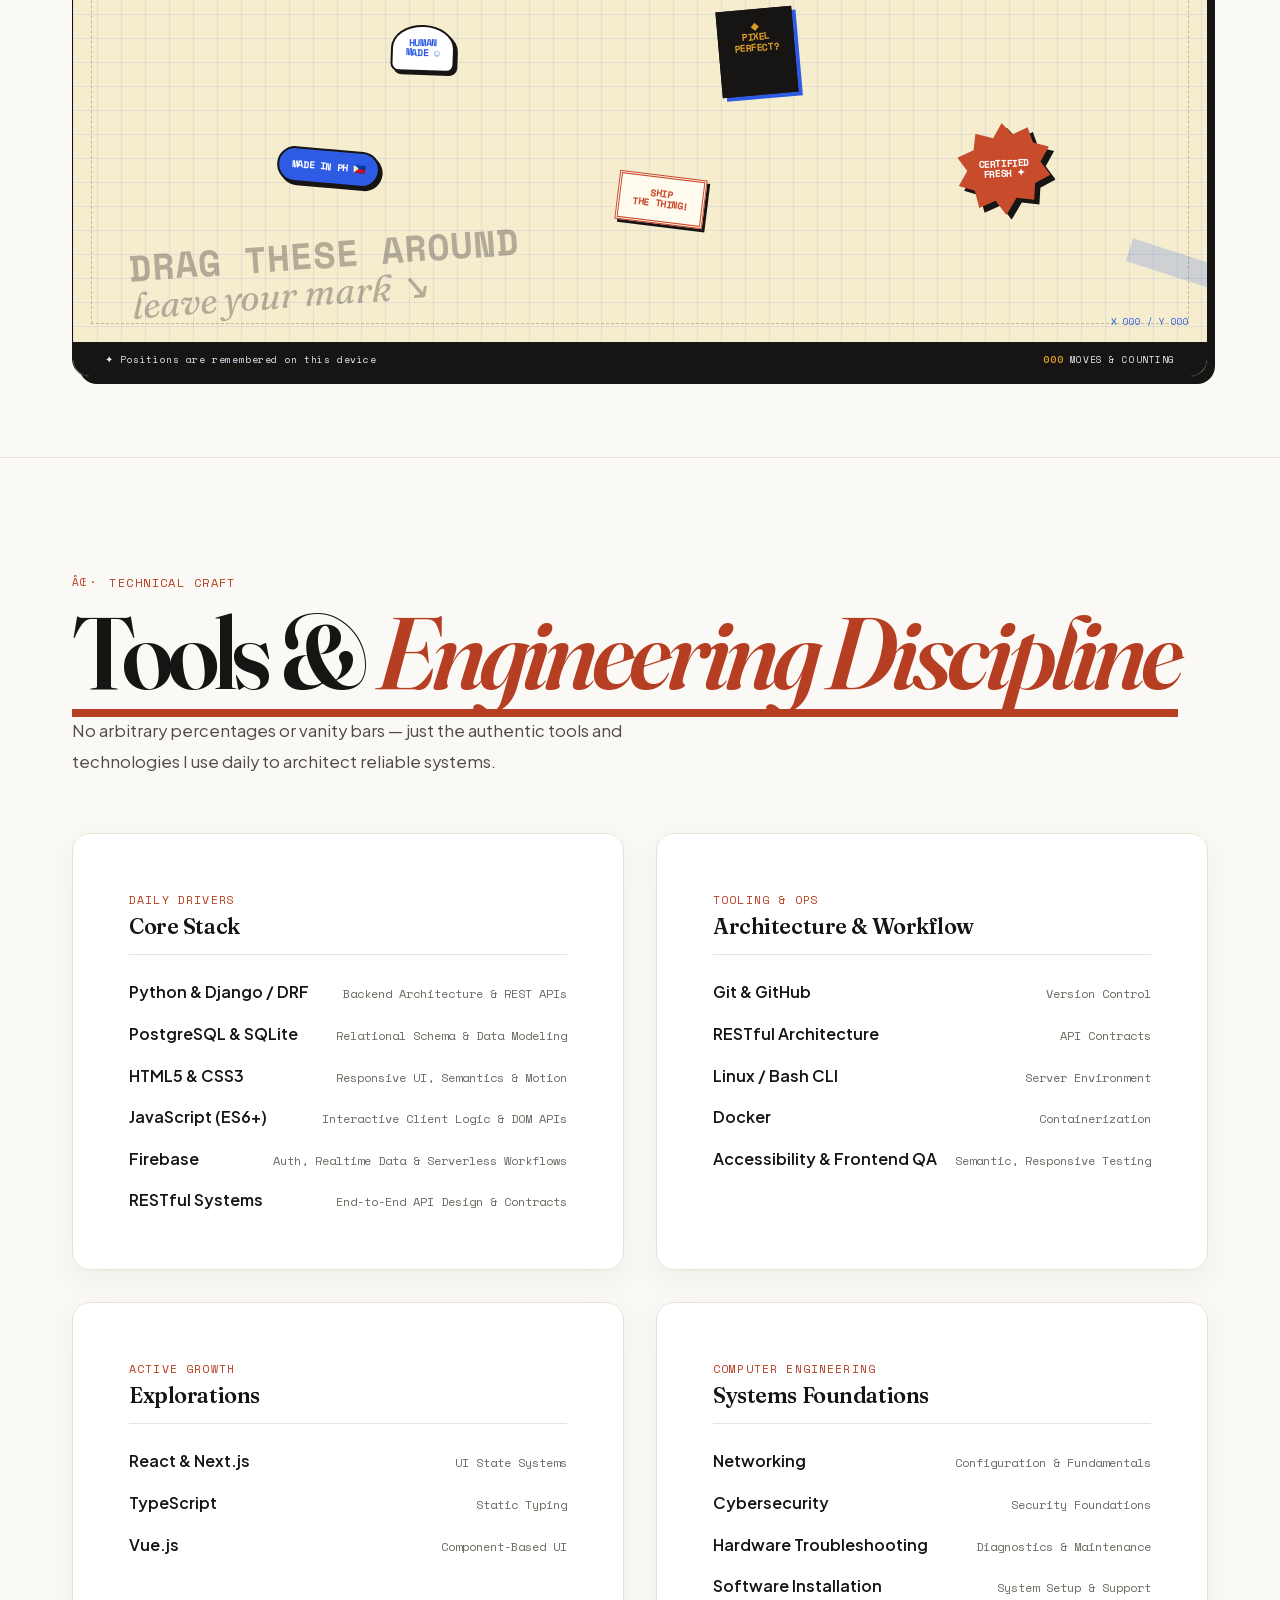
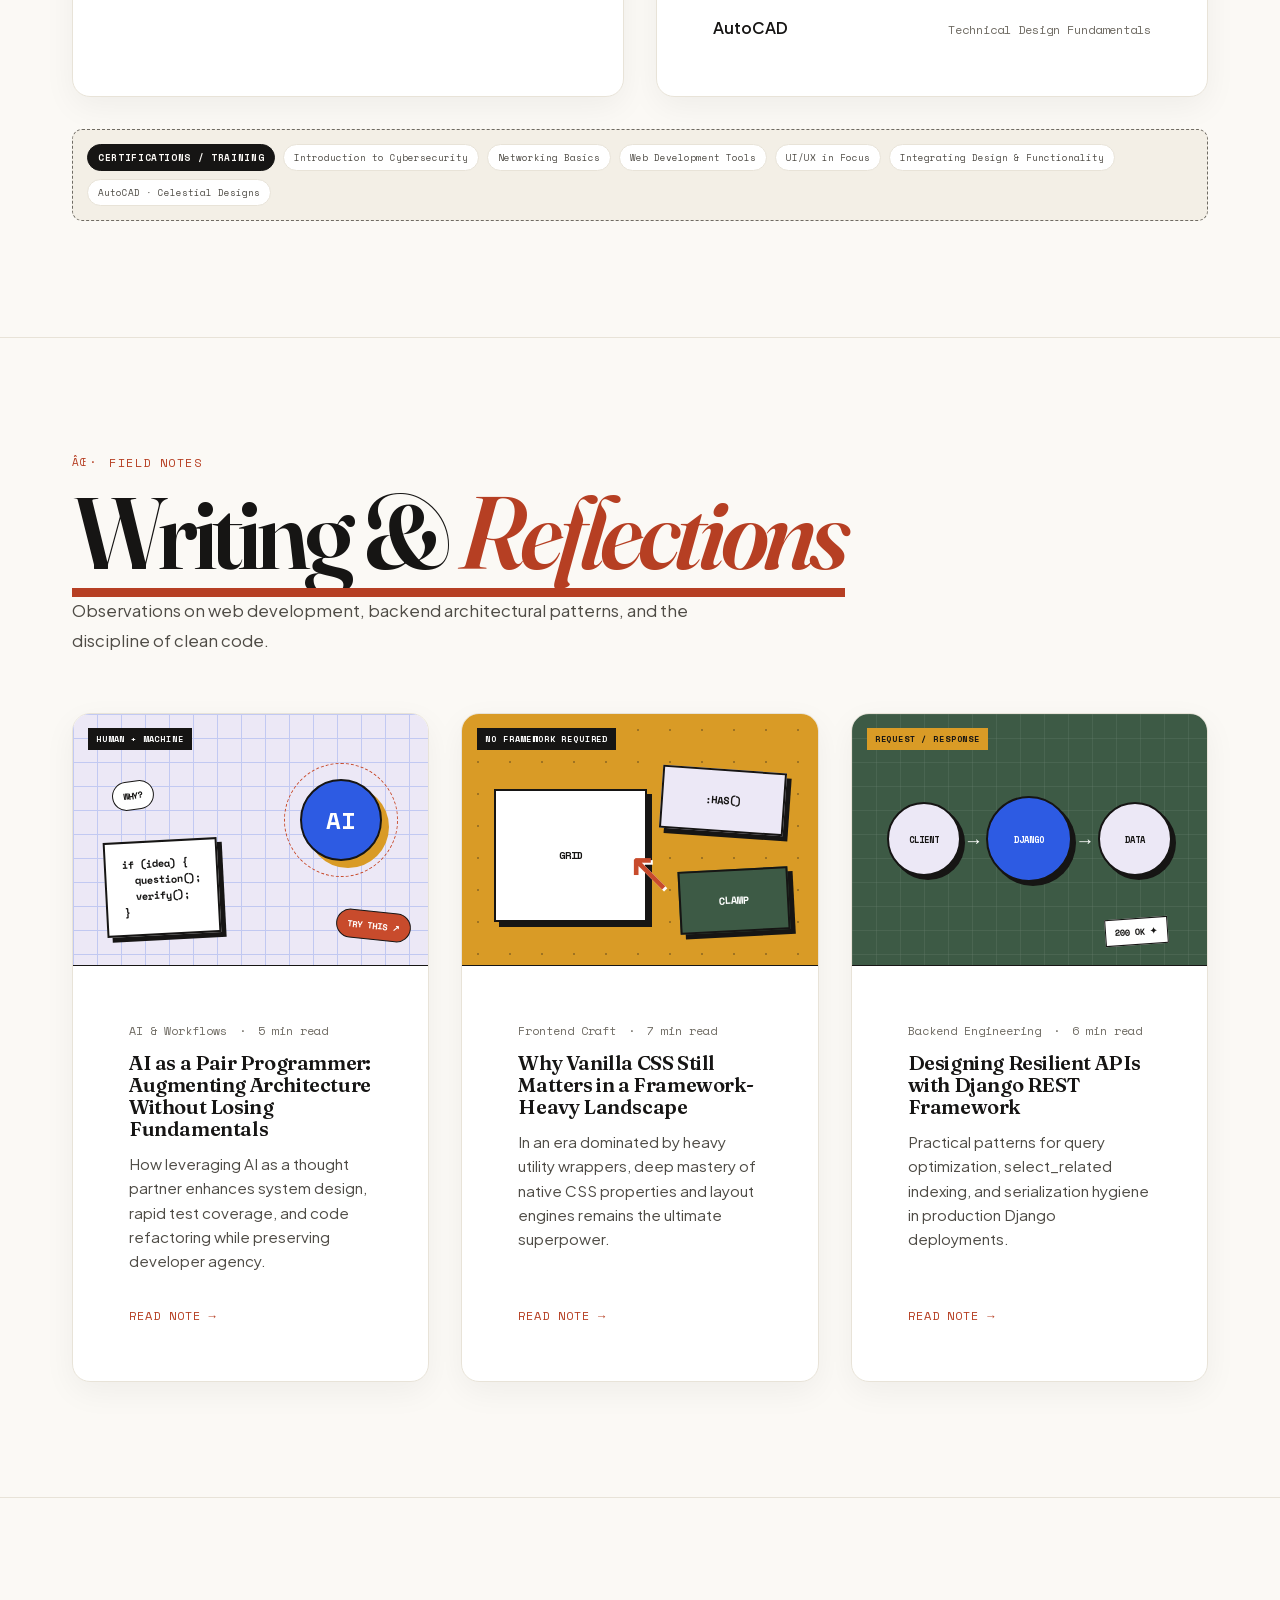
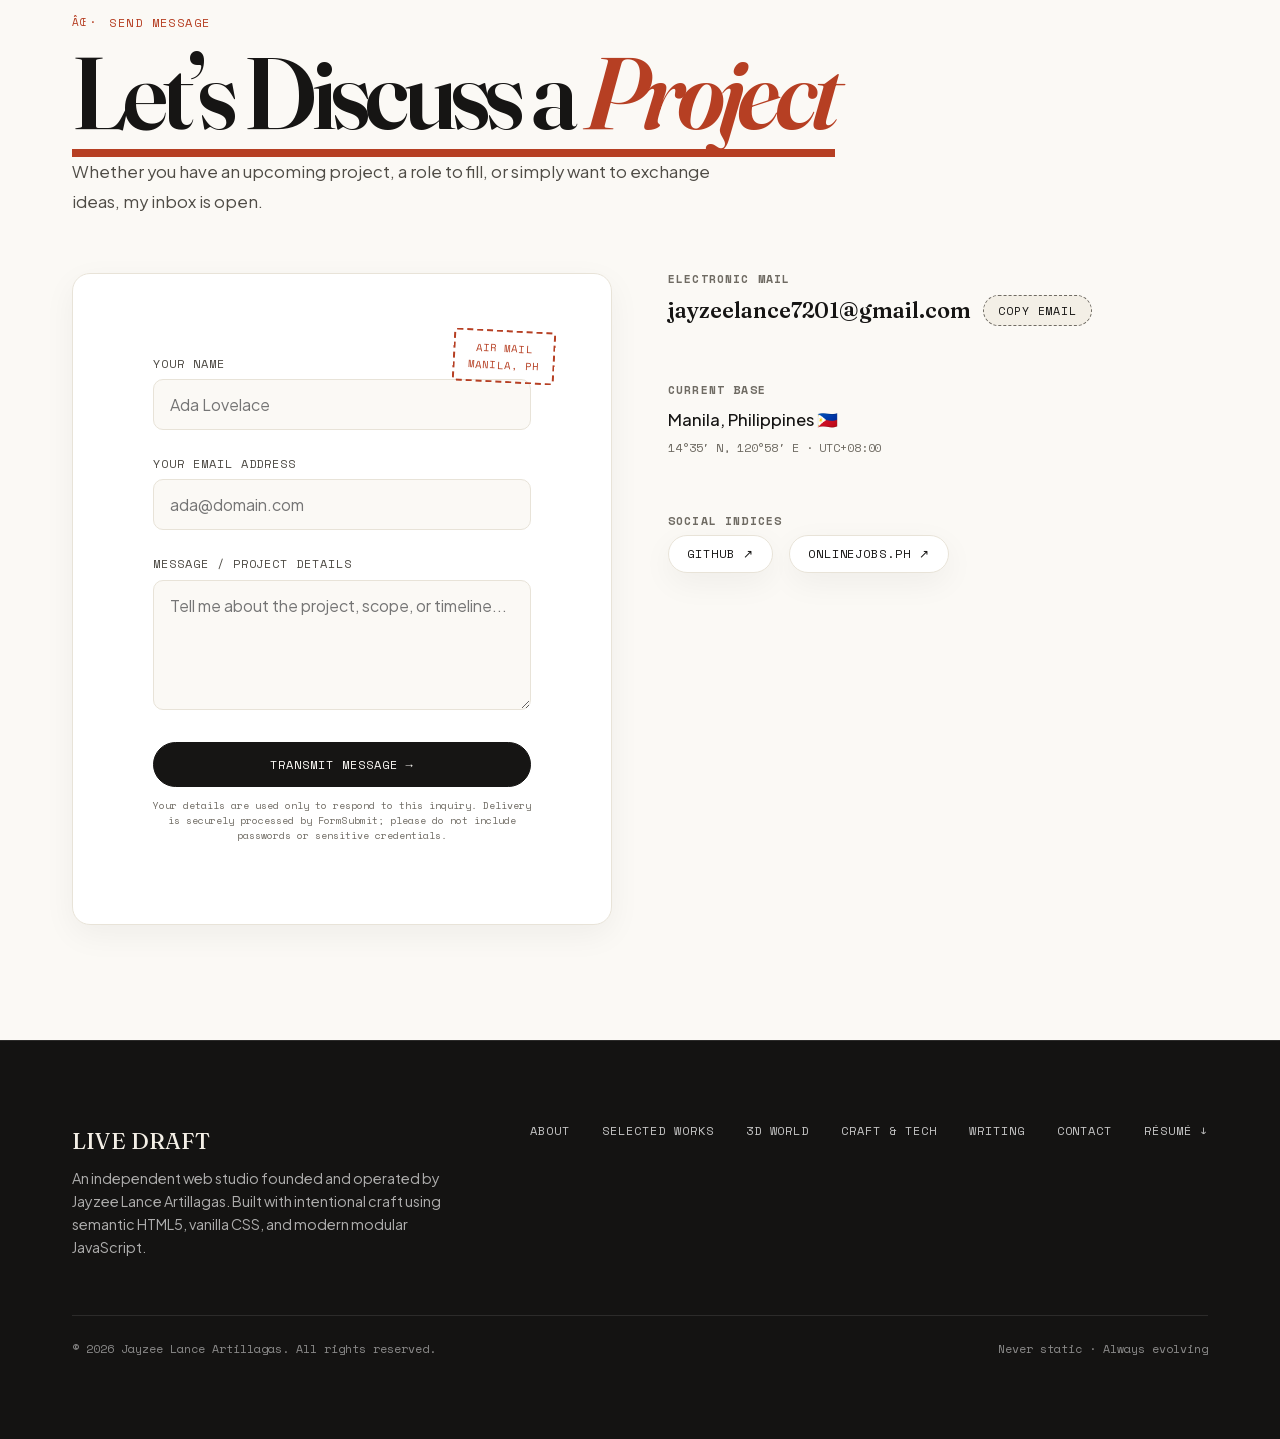
==== commit eb7f460f: "Update experience to 1.7+ years and detail full-stack abilities" ====
--- a/index.html
+++ b/index.html
@@ -42,7 +42,7 @@
     "@context": "https://schema.org",
     "@type": "Person",
     "name": "Jayzee Lance Artillagas",
-    "jobTitle": "Front-End Web Developer",
+    "jobTitle": "Full-Stack & Front-End Web Developer",
     "url": "https://jayzee-lance-portfolio.pages.dev/",
     "sameAs": [
       "https://github.com/jayzeelanceartillagas",
@@ -202,15 +202,15 @@
         </h1>
 
         <p class="hero__subtext">
-          Hi, I’m <strong>Jayzee Lance Artillagas</strong> — a web developer based in the Philippines with <strong>3+ years building production web experiences</strong> and recent professional experience as a front-end developer.
-          I materialize approved designs as responsive production websites using <strong>HTML, CSS, and JavaScript</strong>, including the interactions and animations that bring each interface to life.
-          <del>Flat, lifeless handoffs</del> <ins>Polished interactions and purposeful motion</ins>. <em>Built to work clearly and feel memorable.</em>
+          Hi, I’m <strong>Jayzee Lance Artillagas</strong> — a web developer based in the Philippines with <strong>1.7+ years of full-stack web development experience</strong> and recent professional experience as a front-end developer.
+          I engineer end-to-end web solutions: combining robust backend architecture using <strong>Python, Django, REST APIs, and relational databases</strong> with responsive, high-fidelity interfaces built in <strong>HTML, CSS, and modern JavaScript</strong>.
+          <del>Disconnected handoffs</del> <ins>Reliable full-stack architecture and purposeful motion</ins>. <em>Built to work reliably and feel memorable.</em>
         </p>
 
         <div class="hero__stamps">
-          <span class="badge-stamp badge-stamp--accent">● Python &amp; Django</span>
+          <span class="badge-stamp badge-stamp--accent">● Python &amp; Django Full-Stack</span>
           <span class="badge-stamp">✦ Semantic Frontend</span>
-          <span class="badge-stamp">◆ 3+ Years Building for the Web</span>
+          <span class="badge-stamp">◆ 1.7+ Years Building for the Web</span>
           <span class="badge-stamp">📍 Manila, PH (GMT+8)</span>
         </div>
 
@@ -253,7 +253,10 @@
             <p class="letter-card__salutation">Dear visitor &amp; fellow builder,</p>
             <div class="letter-card__body">
               <p>
-                Across 3+ years of building full-stack web projects, I have worked from interface behavior and responsive layouts through Python, Django, APIs, databases, and deployment. My strongest professional focus is the frontend: turning an approved visual direction into a production experience that feels intentional on every screen.
+                Across 1.7+ years of building full-stack web projects, I have worked end-to-end across the modern web stack: architecting clean backend services with Python and Django REST Framework, modeling relational schemas in PostgreSQL and SQLite, and integrating live datastores and serverless workflows with Firebase.
+              </p>
+              <p>
+                From database modeling, secure authentication, and RESTful API design through to semantic layouts, accessible UI patterns, and smooth CSS/JS motion systems, I approach web development as an integrated discipline. My focus is bringing that full-stack cohesion to life: turning complex project requirements and approved visual directions into production experiences that feel effortless, intentional, and resilient on every screen.
               </p>
               <p>
                 My most recent professional chapter was with Rinaldi Management, LTD., where I worked remotely as a Front-End Web Developer from January through July 2026. It was a bittersweet chapter to close, but one that strengthened how I collaborate, interpret design intent, and deliver polished client-facing work.
@@ -267,12 +270,12 @@
           <div class="now-card fade-in-up delay-1">
             <div class="now-card__title">
               <span>Current Focus / Now</span>
-              <span class="text-mono" style="font-size: 0.65rem;">Updated Aug 2026</span>
+              <span class="text-mono" style="font-size: 0.65rem;">Updated Sep 2026</span>
             </div>
             <div class="now-card__list">
               <div>
                 <p class="now-card__item-label">Currently Engineering</p>
-                <p class="now-card__item-text">High-performance Django REST APIs and modular client architectures.</p>
+                <p class="now-card__item-text">Full-stack web applications, high-performance Django REST APIs, and modular client architectures.</p>
               </div>
               <div>
                 <p class="now-card__item-label">Currently Reading &amp; Exploring</p>
@@ -280,7 +283,7 @@
               </div>
               <div>
                 <p class="now-card__item-label">Availability</p>
-                <p class="now-card__item-text">Open to front-end roles, full-stack web opportunities, and thoughtful freelance collaborations.</p>
+                <p class="now-card__item-text">Open to full-stack engineering roles, front-end positions, and thoughtful freelance collaborations.</p>
               </div>
             </div>
           </div>
@@ -288,8 +291,8 @@
 
         <aside class="availability-strip fade-in-up" aria-label="Work availability">
           <span class="availability-strip__status"><i></i> AVAILABLE FOR REMOTE WORK</span>
-          <div><small>PRIMARY ROLE</small><strong>Frontend Developer · Full-Stack Foundation</strong></div>
-          <div><small>BEST FIT</small><strong>Responsive interfaces · UI animation · Design implementation</strong></div>
+          <div><small>PRIMARY ROLE</small><strong>Full-Stack &amp; Frontend Developer</strong></div>
+          <div><small>BEST FIT</small><strong>End-to-end web apps · Django REST APIs · Responsive interfaces</strong></div>
           <div><small>WORKING HOURS</small><strong>UTC+8 · Async-friendly</strong></div>
           <a href="#contact">Start a conversation →</a>
         </aside>
@@ -366,7 +369,7 @@
         </div>
 
         <div class="experience-ledger fade-in-up">
-          <span><small>WEB DEVELOPMENT</small><strong>3+ Years · Full-Stack Foundation</strong></span>
+          <span><small>WEB DEVELOPMENT</small><strong>1.7+ Years · Full-Stack Foundation</strong></span>
           <span><small>RECENT EMPLOYER</small><strong>Rinaldi Management, LTD.</strong></span>
           <span><small>RECENT ROLE</small><strong>Front-End Web Developer</strong></span>
           <span><small>PERIOD</small><strong>Jan. 2026 — July 2026</strong></span>
@@ -685,28 +688,28 @@
             </div>
             <div class="craft-card__list">
               <div class="craft-card__item">
+                <span class="craft-card__tech">Python &amp; Django / DRF</span>
+                <span class="craft-card__role">Backend Architecture &amp; REST APIs</span>
+              </div>
+              <div class="craft-card__item">
+                <span class="craft-card__tech">PostgreSQL &amp; SQLite</span>
+                <span class="craft-card__role">Relational Schema &amp; Data Modeling</span>
+              </div>
+              <div class="craft-card__item">
                 <span class="craft-card__tech">HTML5 &amp; CSS3</span>
-                <span class="craft-card__role">Responsive UI &amp; Animation</span>
+                <span class="craft-card__role">Responsive UI, Semantics &amp; Motion</span>
               </div>
               <div class="craft-card__item">
                 <span class="craft-card__tech">JavaScript (ES6+)</span>
-                <span class="craft-card__role">Interactive Frontend Logic</span>
+                <span class="craft-card__role">Interactive Client Logic &amp; DOM APIs</span>
               </div>
               <div class="craft-card__item">
                 <span class="craft-card__tech">Firebase</span>
-                <span class="craft-card__role">Content, Forms &amp; Live Data</span>
-              </div>
-              <div class="craft-card__item">
-                <span class="craft-card__tech">Python</span>
-                <span class="craft-card__role">Programming &amp; Backend Foundation</span>
-              </div>
-              <div class="craft-card__item">
-                <span class="craft-card__tech">Django &amp; DRF</span>
-                <span class="craft-card__role">Backend &amp; REST API Development</span>
-              </div>
-              <div class="craft-card__item">
-                <span class="craft-card__tech">PostgreSQL &amp; SQLite</span>
-                <span class="craft-card__role">SQL &amp; Database Management</span>
+                <span class="craft-card__role">Auth, Realtime Data &amp; Serverless Workflows</span>
+              </div>
+              <div class="craft-card__item">
+                <span class="craft-card__tech">RESTful Systems</span>
+                <span class="craft-card__role">End-to-End API Design &amp; Contracts</span>
               </div>
             </div>
           </div>
